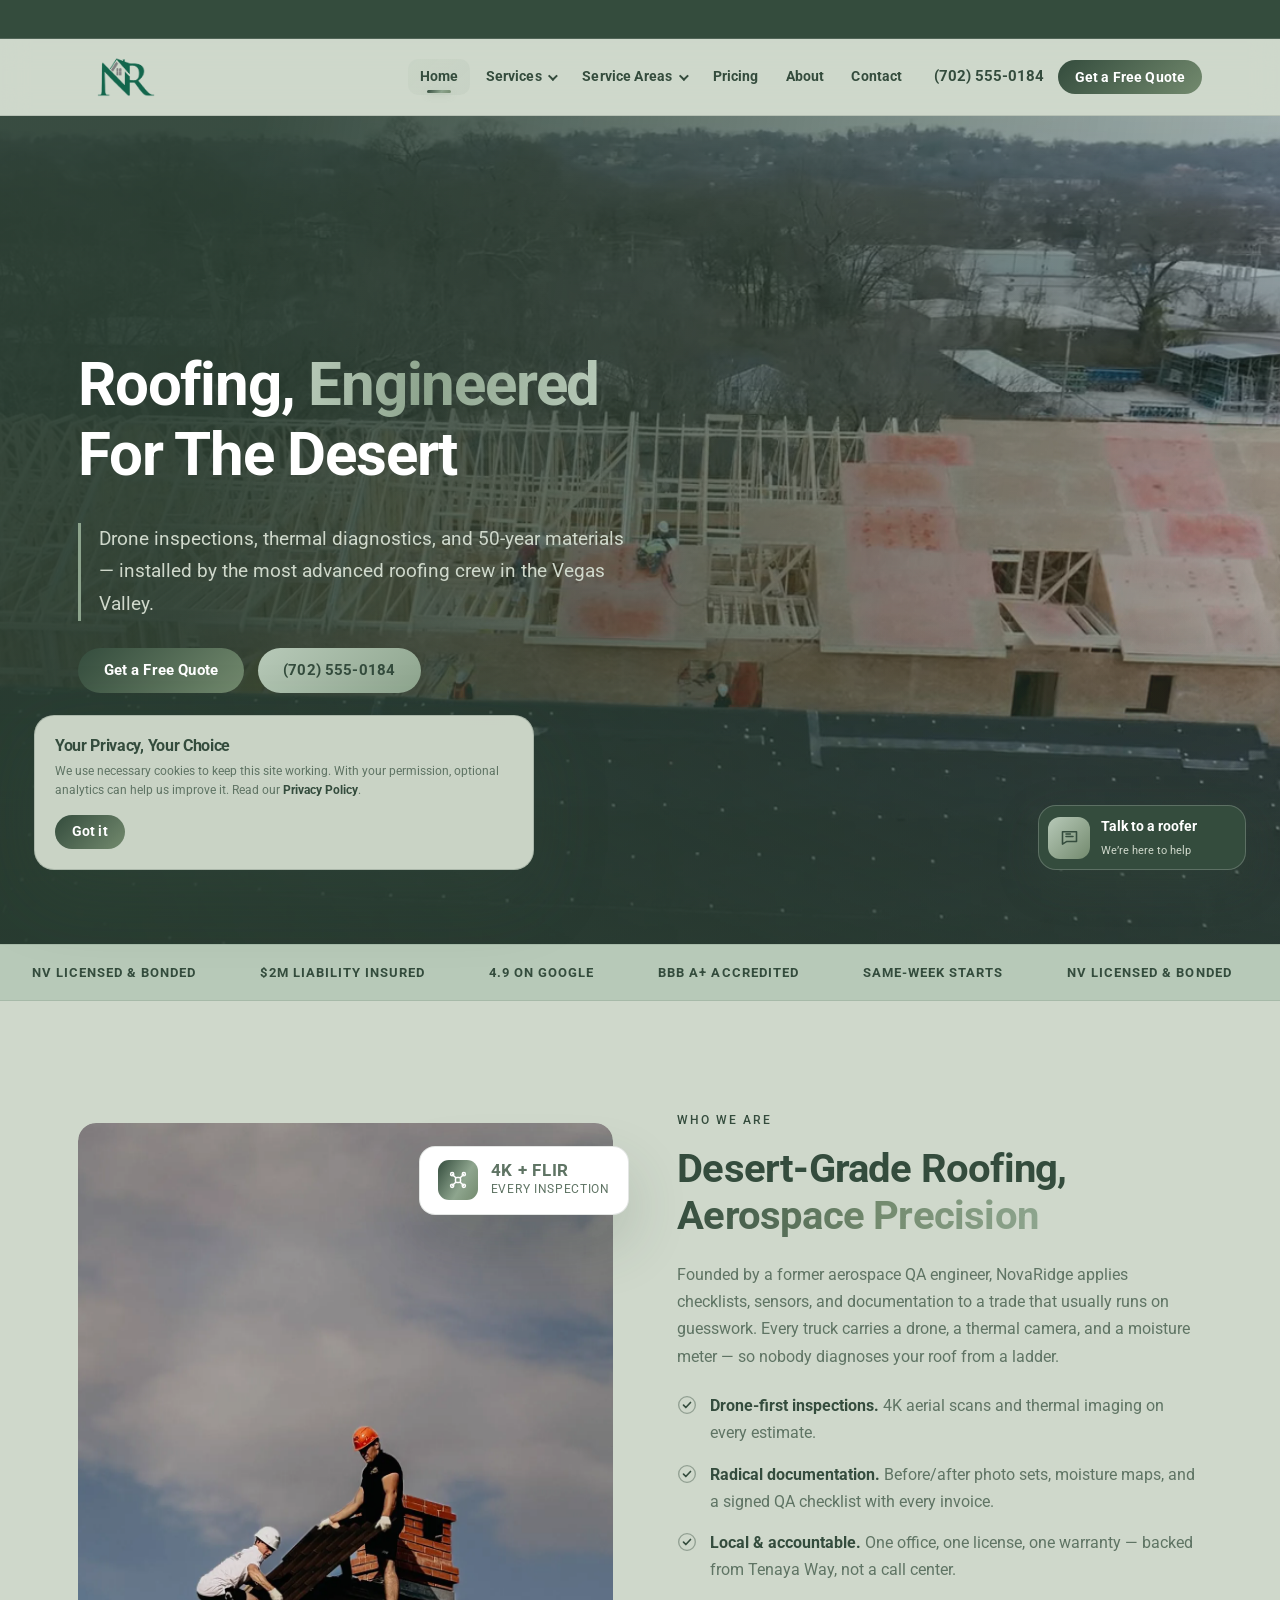
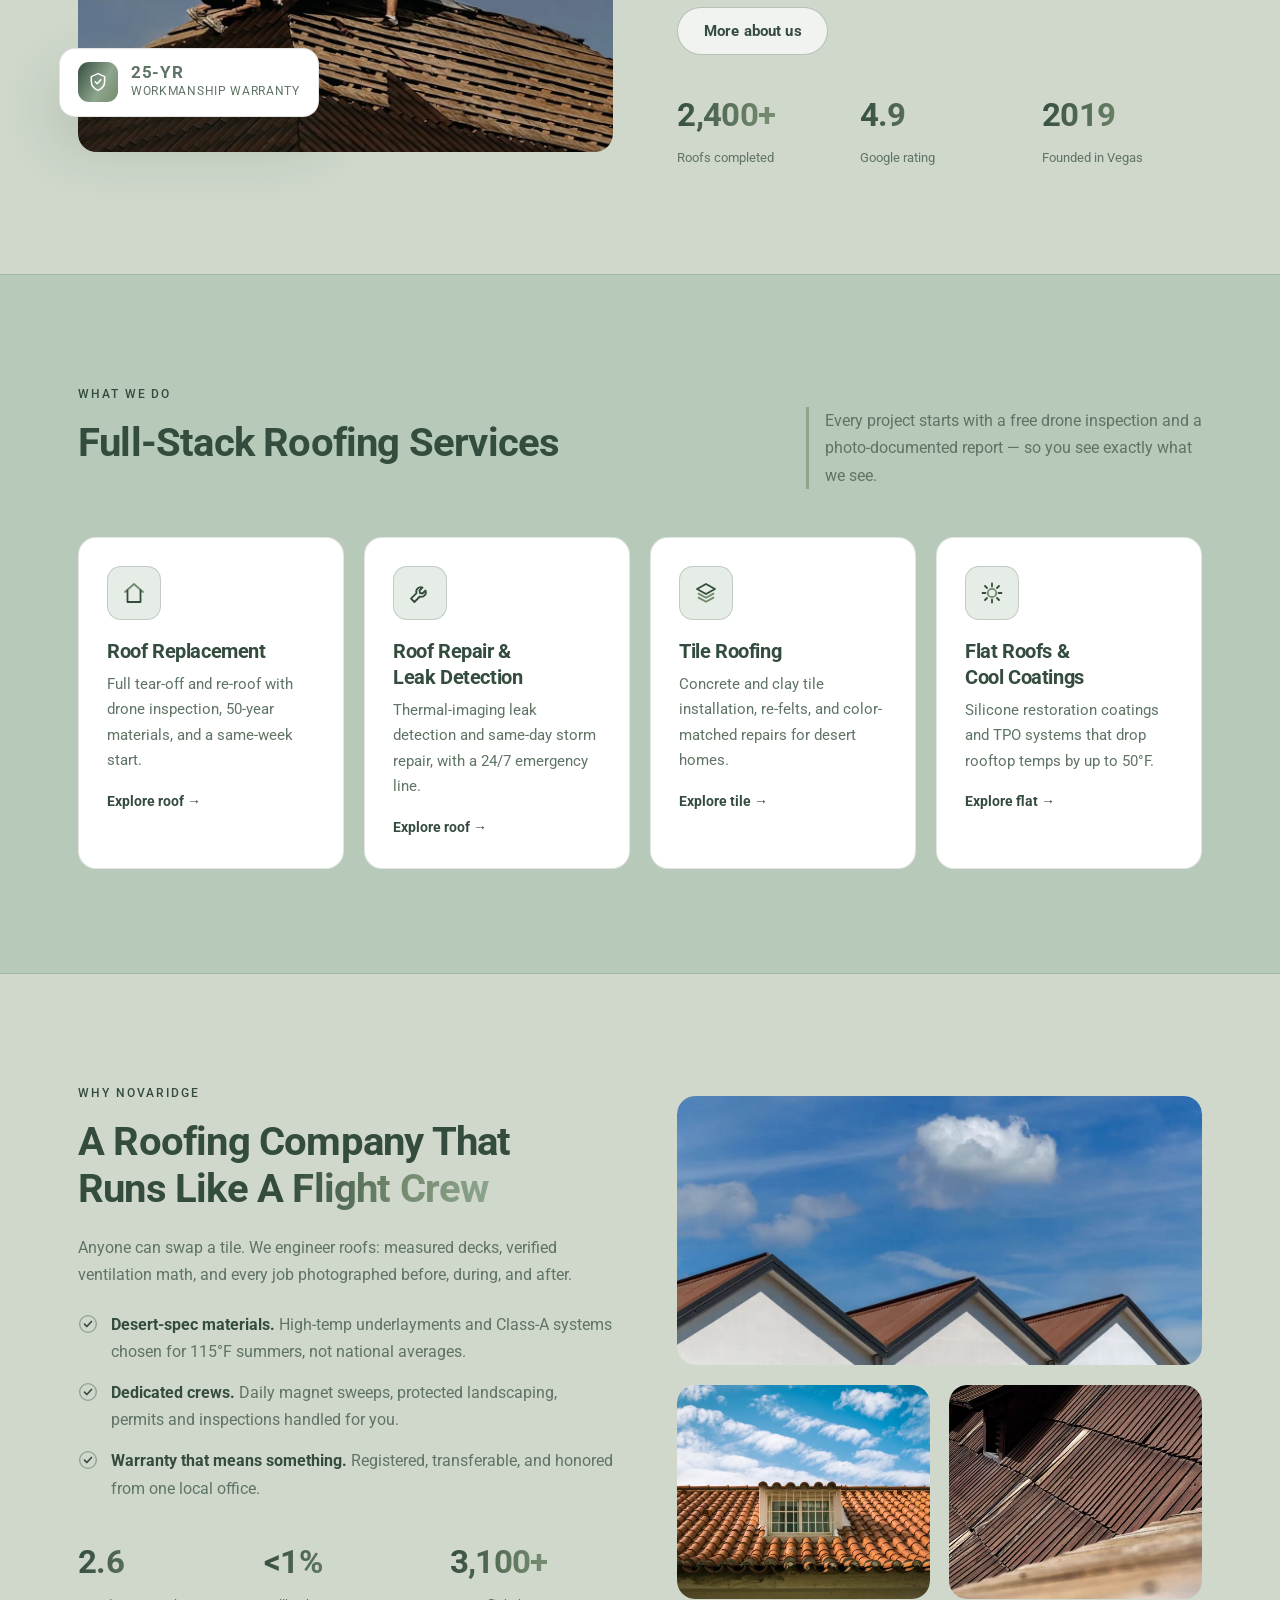
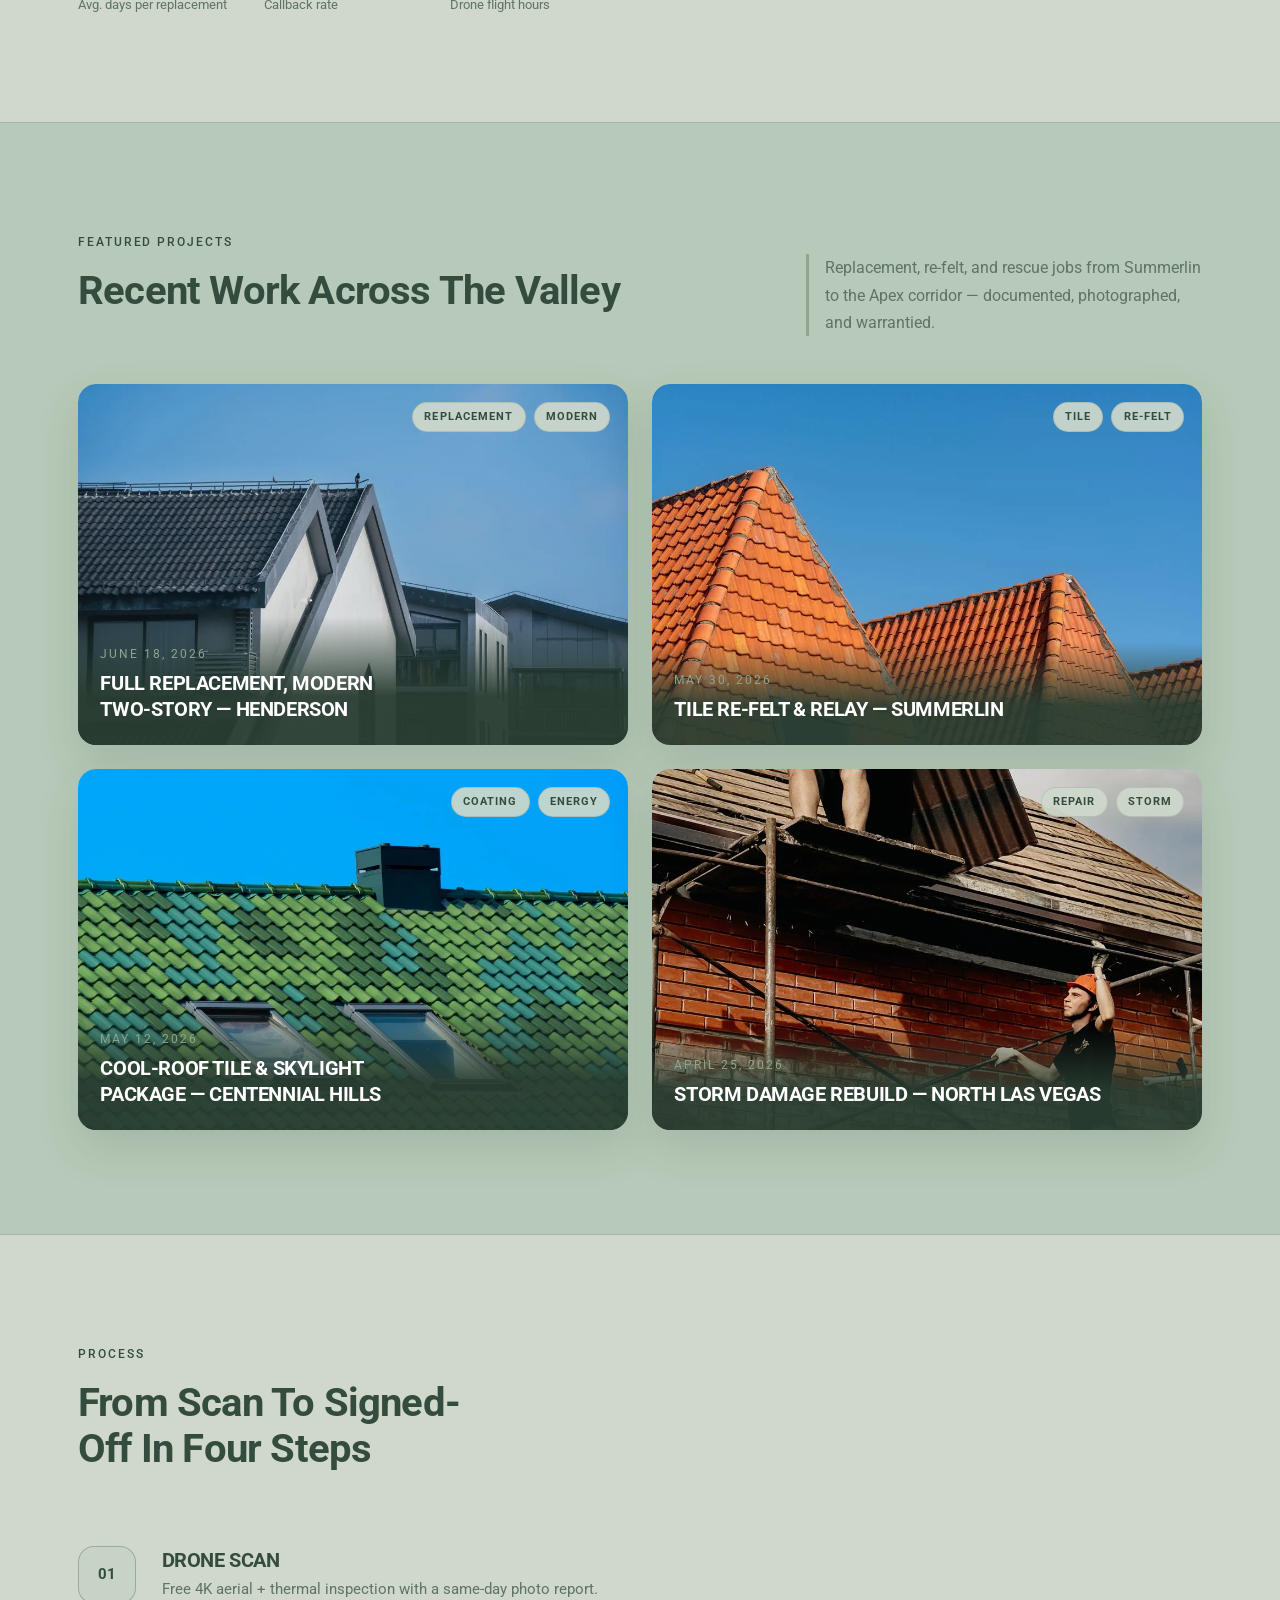
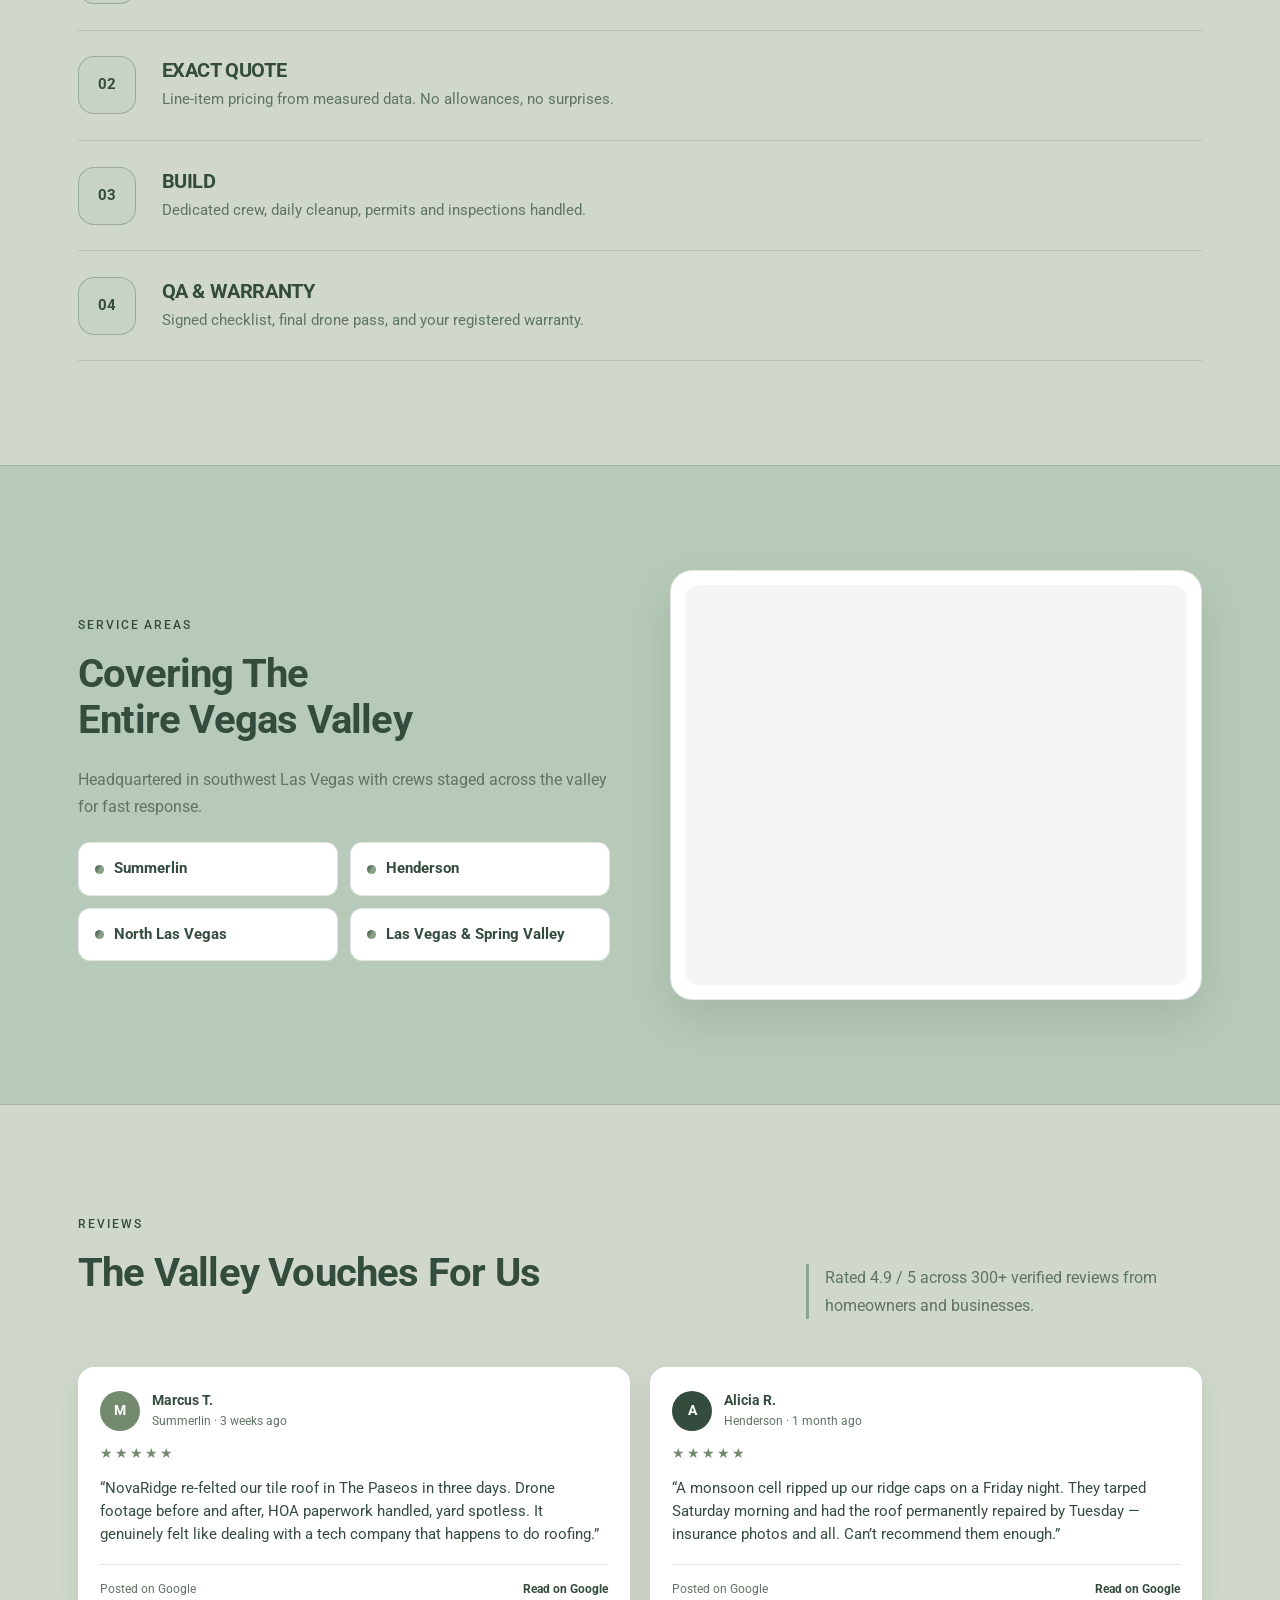
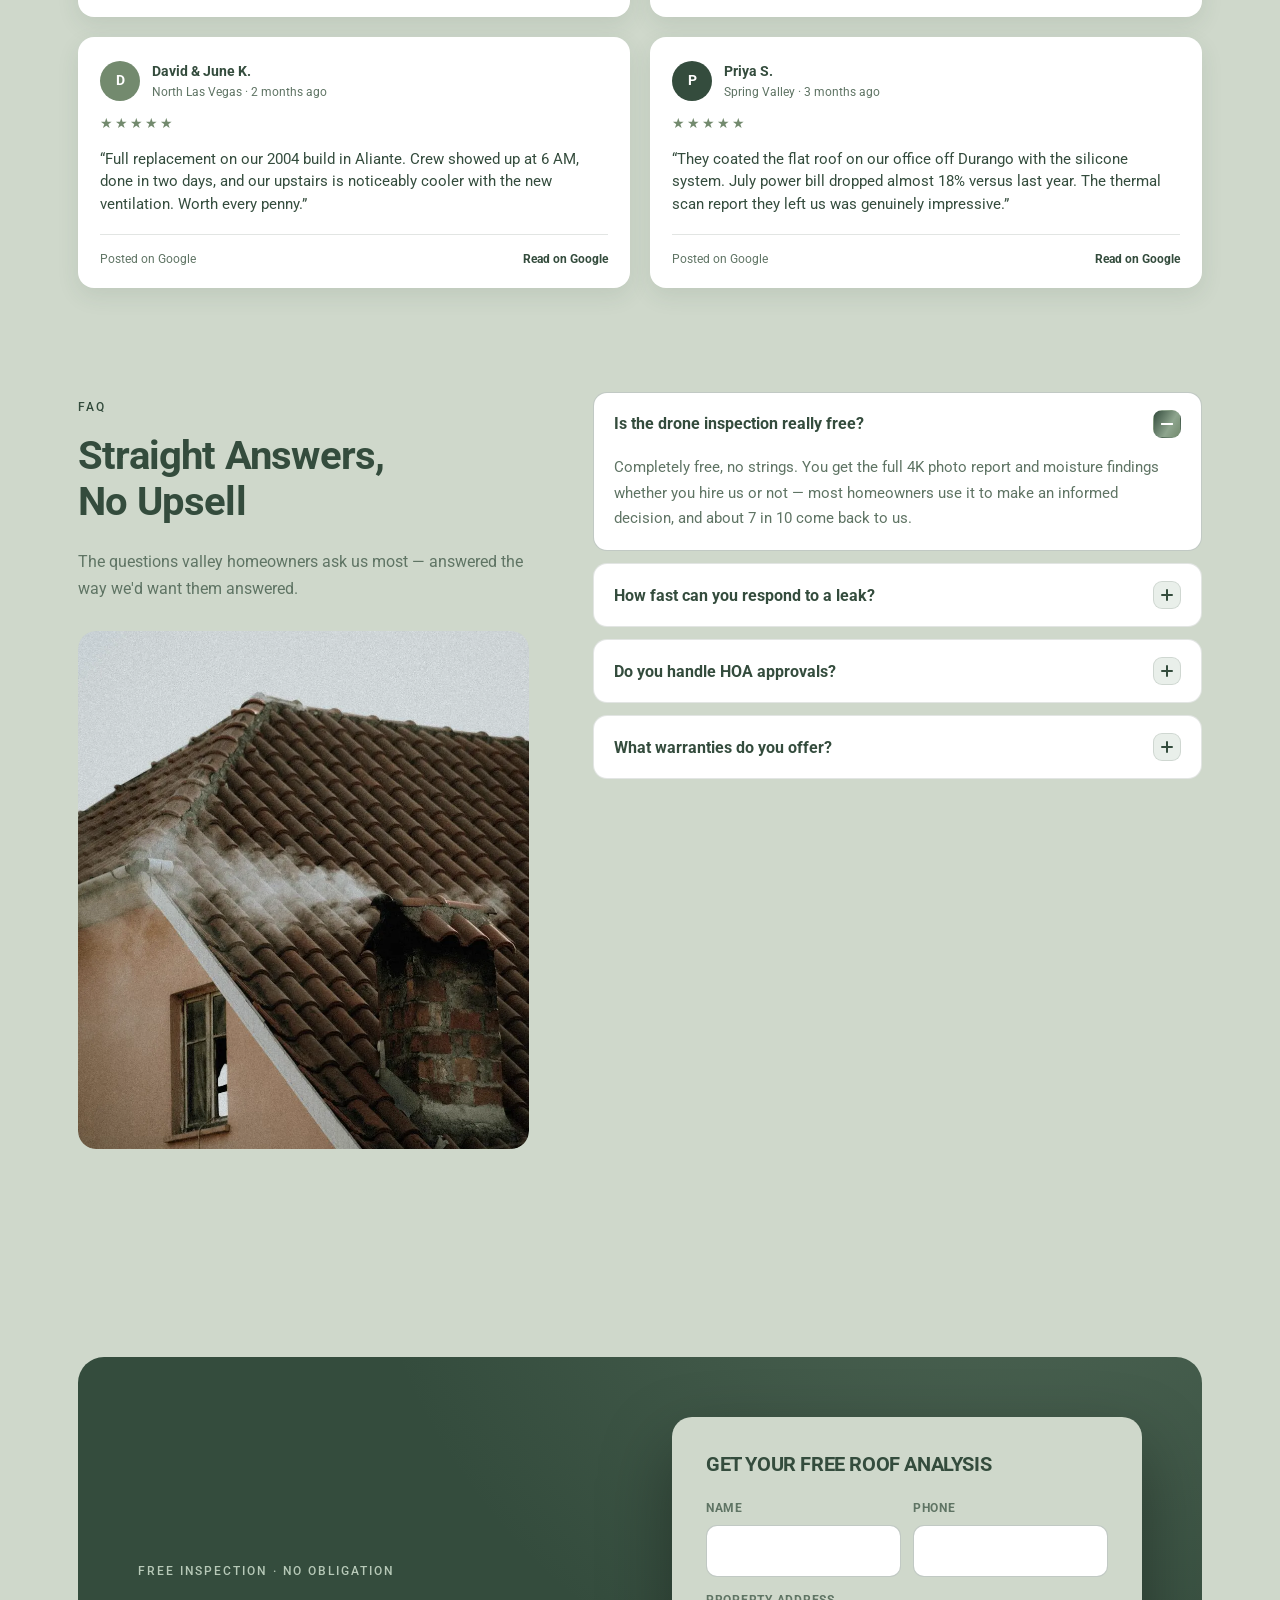
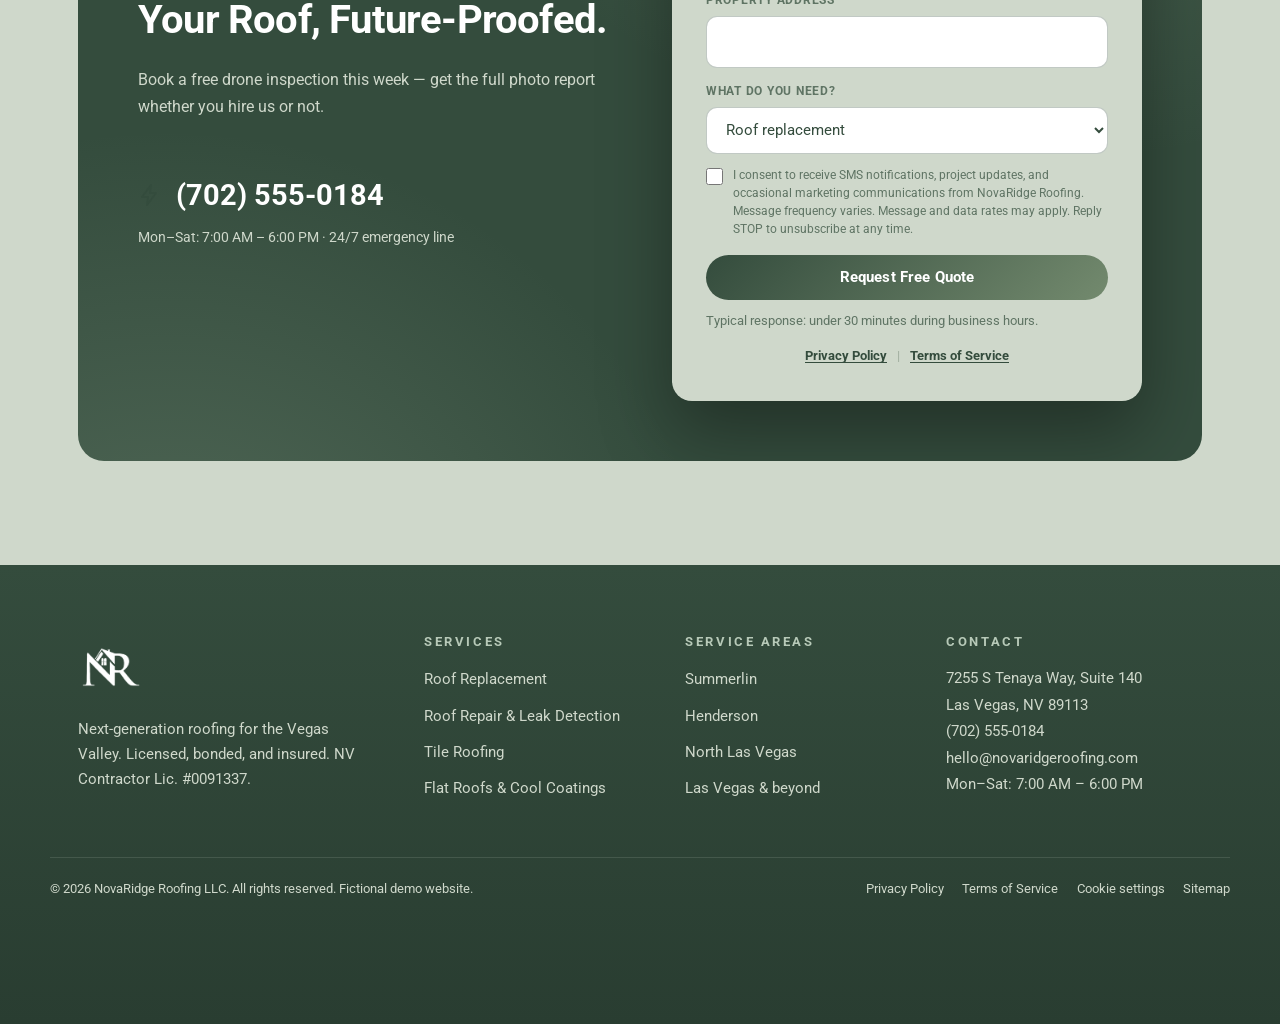
==== index.html @ 6fc125f2 "update-site" ====
<!DOCTYPE html>
<html lang="en">
<head>
<meta charset="utf-8">
<meta name="viewport" content="width=device-width, initial-scale=1">
<title>NovaRidge Roofing | Las Vegas Roofing Company — Repair, Replacement & Tile</title>
<meta name="description" content="Las Vegas roofing done right: drone inspections, roof replacement, tile re-felts, leak repair, and cool-roof coatings. Licensed & insured. Free quotes — (702) 555-0184.">
<link rel="canonical" href="https://philderev.github.io/roofing-template/">
<meta name="theme-color" content="#CFD8CB">
<link rel="icon" href="assets/img/nrr-2.png" type="image/png">
<link rel="apple-touch-icon" href="assets/img/nrr.png">
<meta property="og:type" content="website">
<meta property="og:site_name" content="NovaRidge Roofing">
<meta property="og:title" content="NovaRidge Roofing | Las Vegas Roofing Company — Repair, Replacement & Tile">
<meta property="og:description" content="Las Vegas roofing done right: drone inspections, roof replacement, tile re-felts, leak repair, and cool-roof coatings. Licensed & insured. Free quotes — (702) 555-0184.">
<meta property="og:url" content="https://philderev.github.io/roofing-template/">
<meta property="og:image" content="https://philderev.github.io/roofing-template/assets/img/nrr.png">
<meta property="og:image:secure_url" content="https://philderev.github.io/roofing-template/assets/img/nrr.png">
<meta property="og:image:type" content="image/png">
<meta property="og:image:width" content="3231">
<meta property="og:image:height" content="2550">
<meta property="og:image:alt" content="NovaRidge Roofing logo">
<meta name="twitter:card" content="summary">
<link rel="preload" href="assets/fonts/roboto-400.ttf" as="font" type="font/ttf" crossorigin>
<link rel="preload" as="image" href="assets/video/poster.jpg" fetchpriority="high"><style>/* NOVARIDGE ROOFING — design system
   Palette: Sage Hint · Mint · Sage · Moss · Evergreen */
@font-face{font-family:"Roboto";src:url("assets/fonts/roboto-400.ttf") format("truetype");font-style:normal;font-weight:400;font-display:swap}
@font-face{font-family:"Roboto";src:url("assets/fonts/roboto-500.ttf") format("truetype");font-style:normal;font-weight:500;font-display:swap}
@font-face{font-family:"Roboto";src:url("assets/fonts/roboto-700.ttf") format("truetype");font-style:normal;font-weight:700;font-display:swap}
:root{
  --bg:#CFD8CB;--bg-warm:#B7C9B8;--bg-sun:#B7C9B8;
  --card:#ffffff;--foot:#344C3D;--foot-2:#293D31;
  --ink:#344C3D;--muted:#5F7464;--inv:#F4F6F3;--inv-muted:#CFD8CB;
  --green:#344C3D;--green-2:#738A6E;--lime:#8EA58E;--yellow:#8EA58E;--yellow-2:#738A6E;
  --line:rgba(52,76,61,.14);--line2:rgba(52,76,61,.3);
  --grad:linear-gradient(120deg,#344C3D,#8EA58E 60%,#738A6E);
  --grad-text:linear-gradient(100deg,#344C3D 0%,#738A6E 55%,#8EA58E 100%);
  --r:18px;--maxw:1180px;
  --shadow:0 18px 44px rgba(52,76,61,.14);
  --shadow-lg:0 26px 60px rgba(52,76,61,.2);
  --font-body:"Roboto","Segoe UI",Arial,sans-serif;
  --font-display:"Roboto","Segoe UI",Arial,sans-serif;
  --ease:cubic-bezier(.22,.61,.2,1);
}
*,*::before,*::after{box-sizing:border-box}
html{scroll-behavior:smooth;scroll-padding-top:96px;-webkit-text-size-adjust:100%;overflow-x:clip}
@media(prefers-reduced-motion:reduce){html{scroll-behavior:auto}*,*::before,*::after{animation-duration:.001s!important;transition-duration:.001s!important}}
picture{display:block;overflow:hidden;border-radius:var(--r)}
picture img{display:block;transition:transform .65s var(--ease)}
@media(hover:hover) and (pointer:fine){picture:hover img{transform:scale(1.06)}}
body{margin:0;background:var(--bg);color:var(--ink);font:400 1rem/1.7 var(--font-body);text-rendering:optimizeLegibility;-webkit-font-smoothing:antialiased}
img,svg,video{max-width:100%;height:auto;display:block}
a{color:var(--green);text-decoration:none}
a:hover{text-decoration:underline}
::selection{background:rgba(142,165,142,.55);color:#344C3D}
:focus-visible{outline:2px solid var(--green);outline-offset:3px;border-radius:4px}
h1,h2,h3,h4{font-family:var(--font-display);line-height:1.16;margin:0 0 .55em;font-weight:700;letter-spacing:-.02em;text-wrap:balance}
h1{font-size:clamp(2.25rem,5.2vw,3.75rem);text-transform:capitalize}
h2{font-size:clamp(1.75rem,3.5vw,2.5rem);text-transform:capitalize}
h3{font-size:1.25rem;line-height:1.3}
p{margin:0 0 1em}
.wrap{max-width:var(--maxw);margin:0 auto;padding:0 clamp(16px,4vw,28px)}
.kicker{display:inline-flex;align-items:center;font-family:var(--font-display);font-size:.75rem;font-weight:500;letter-spacing:.16em;text-transform:uppercase;color:var(--green);margin-bottom:1.3em}
.cta-card .kicker{color:#B7C9B8}
.grad-text{background:var(--grad-text);-webkit-background-clip:text;background-clip:text;color:transparent}
.muted{color:var(--muted)}
section{padding:clamp(56px,9vw,104px) 0;position:relative;overflow:clip}
.section-head{max-width:660px;margin-bottom:clamp(28px,4vw,48px)}
.section-head.split{display:flex;max-width:none;flex-wrap:wrap;gap:1.5rem;align-items:flex-end;justify-content:space-between}
.section-head.split>p{max-width:44ch;border-left:3px solid var(--yellow);padding-left:1rem;margin:0}
.alt-band{background:var(--bg-warm);border-block:1px solid var(--line)}

/* skip link */
.skip{position:absolute;left:-999px;top:8px;z-index:100;background:var(--green);color:#fff;padding:.6em 1em;border-radius:8px;font-weight:700}
.skip:focus{left:8px}

/* header */
.announcement{position:relative;z-index:51;background:var(--green);color:#fff;border-bottom:1px solid rgba(255,255,255,.14)}
.announcement .wrap{min-height:38px;text-align:center;font-size:.8rem;line-height:1.35}
.announcement-rotator{position:relative;height:38px;overflow:hidden}
.announcement-item{position:absolute;inset:0;display:flex;align-items:center;justify-content:center;gap:12px;opacity:0;transform:translateY(12px);animation:announcement-cycle 10s ease-in-out infinite}
.announcement-item:nth-child(2){animation-delay:5s}
.announcement strong{font-weight:700}
.announcement a{color:#fff;font-weight:700;text-decoration:underline;text-underline-offset:3px;white-space:nowrap}
.announcement a:hover{color:var(--bg-warm)}
@keyframes announcement-cycle{0%{opacity:0;transform:translateY(12px)}4%,46%{opacity:1;transform:none}50%,100%{opacity:0;transform:translateY(-12px)}}
@media(prefers-reduced-motion:reduce){.announcement-item{animation:none;opacity:1;transform:none}.announcement-item:nth-child(2){display:none}}
.site-head{position:sticky;top:0;z-index:50;backdrop-filter:blur(14px);-webkit-backdrop-filter:blur(14px);background:rgba(207,216,203,.88);border-bottom:1px solid var(--line)}
.nav-bar{display:flex;align-items:center;gap:20px;min-height:76px}
.brand{display:flex;align-items:center;color:var(--ink);flex:none}
.brand:hover{text-decoration:none}
.brand-logo{width:96px;height:64px;object-fit:contain;display:block}
nav.main{margin-left:auto}
nav.main ul{list-style:none;display:flex;gap:4px;margin:0;padding:0;align-items:center}
nav.main a,.drop-btn{display:block;padding:.55em .8em;color:var(--ink);font:600 .9rem/1.4 var(--font-display);letter-spacing:.01em;border-radius:10px;background:none;border:0;cursor:pointer;white-space:nowrap;position:relative}
nav.main a:hover,.drop-btn:hover{background:rgba(183,201,184,.4);text-decoration:none}
nav.main a[aria-current=page]{color:var(--green);background:linear-gradient(135deg,rgba(183,201,184,.26),rgba(142,165,142,.1));text-decoration:none}
nav.main a[aria-current=page]::after{content:"";position:absolute;left:50%;bottom:2px;width:24px;height:3px;border-radius:99px;background:var(--grad);transform:translateX(-50%);box-shadow:0 2px 7px rgba(142,165,142,.28)}
.has-drop{position:relative}
.drop-btn::after{content:"";display:inline-block;margin-left:.45em;width:7px;height:7px;border-right:2px solid currentColor;border-bottom:2px solid currentColor;transform:rotate(45deg) translateY(-2px)}
.drop{position:absolute;top:calc(100% + 6px);left:0;min-width:240px;background:var(--card);border:1px solid var(--line);border-radius:14px;padding:8px;box-shadow:var(--shadow-lg);opacity:0;visibility:hidden;transform:translateY(6px);transition:.18s}
.has-drop:hover .drop,.has-drop:focus-within .drop,.has-drop.open .drop{opacity:1;visibility:visible;transform:none}
.drop a{padding:.6em .8em;border-radius:9px;font-weight:500}
.drop a:hover{background:var(--bg-warm)}
.head-cta{display:flex;align-items:center;gap:14px}
.phone-link{font-weight:700;font-size:.95rem;color:var(--ink);white-space:nowrap}
.phone-link:hover{color:var(--green);text-decoration:none}
.btn{display:inline-flex;align-items:center;justify-content:center;gap:.5em;padding:.9em 1.7em;border-radius:999px;font:600 .94rem/1.2 var(--font-display);letter-spacing:.01em;border:0;cursor:pointer;transition:outline-color .2s var(--ease);outline:2px solid transparent;outline-offset:2px;white-space:nowrap}
.btn:hover{text-decoration:none}
.btn-primary{background:linear-gradient(135deg,#344C3D,#738A6E);color:#fff}
.btn-primary:hover{outline-color:#344C3D}
.btn-yellow{background:linear-gradient(135deg,#B7C9B8,#8EA58E);color:#344C3D}
.btn-yellow:hover{outline-color:#738A6E}
.btn-ghost{background:rgba(255,255,255,.7);color:var(--ink);border:1px solid var(--line2)}
.btn-ghost:hover{border-color:var(--green);color:var(--green);background:#fff}
.hero .btn-ghost,.sub-hero .btn-ghost{background:rgba(207,216,203,.12);color:#fff;border-color:rgba(207,216,203,.4)}
.hero .btn-ghost:hover,.sub-hero .btn-ghost:hover{background:rgba(207,216,203,.22);color:#fff;border-color:var(--yellow)}
.btn-sm{padding:.62em 1.2em;font-size:.88rem}
.nav-toggle{display:none;margin-left:auto;background:none;border:1px solid var(--line2);border-radius:10px;padding:9px 11px;cursor:pointer}
.nav-toggle span{display:block;width:20px;height:2px;background:var(--ink);margin:4px 0;border-radius:2px;transition:.2s}

/* hero (home) */
.hero{position:relative;min-height:min(92svh,880px);display:flex;align-items:center;overflow:hidden;padding:110px 0 90px;isolation:isolate}
.hero .wrap{width:100%}
.hero-media{position:absolute;inset:0;z-index:-2}
.hero-media video,.hero-media img{width:100%;height:100%;object-fit:cover}
.hero-media::after{content:"";position:absolute;inset:0;background:linear-gradient(100deg,rgba(41,61,49,.92) 18%,rgba(41,61,49,.66) 52%,rgba(41,61,49,.3)),linear-gradient(0deg,rgba(41,61,49,.55),transparent 40%)}
.hero-inner{max-width:760px;color:#fff}
.hero-status{display:inline-flex;align-items:center;gap:.6rem;font-size:.8rem;font-weight:600;letter-spacing:.16em;text-transform:uppercase;color:#B7C9B8;margin-bottom:1.5rem}
.pulse{position:relative;width:9px;height:9px;border-radius:50%;background:#B7C9B8}
.pulse::after{content:"";position:absolute;inset:-2px;border-radius:50%;border:2px solid rgba(183,201,184,.55);animation:pulse 2s infinite}
@keyframes pulse{0%{transform:scale(.6);opacity:1}70%,100%{transform:scale(2);opacity:0}}
.hero .grad-text,.sub-hero .grad-text{background:linear-gradient(100deg,#B7C9B8,#8EA58E 40%,#B7C9B8);-webkit-background-clip:text;background-clip:text;color:transparent}
.hero p.lede{font-size:clamp(1.02rem,2vw,1.2rem);color:#CFD8CB;max-width:560px;border-left:3px solid var(--yellow);padding-left:1.1rem}
.hero-ctas{display:flex;gap:14px;flex-wrap:wrap;margin:1.7em 0 2.3em}

/* sub-hero (subpages) */
.sub-hero{position:relative;padding:clamp(76px,10vw,120px) 0 clamp(44px,6vw,70px);overflow:hidden;color:#fff;background:radial-gradient(90% 130% at 85% -20%,rgba(142,165,142,.28),transparent 55%),radial-gradient(70% 110% at 8% 120%,rgba(142,165,142,.25),transparent 60%),linear-gradient(120deg,#344C3D,#344C3D 70%,#738A6E)}
.sub-hero .lede{color:#CFD8CB!important}
.crumbs{font-size:.84rem;color:#CFD8CB;margin-bottom:1.4em}
.crumbs a{color:#CFD8CB}
.crumbs a:hover{color:var(--yellow)}
.crumbs span[aria-current]{color:#fff}

/* trust bar */
.trust{border-block:1px solid rgba(52,76,61,.12);background:var(--bg-sun);padding:20px 0;overflow:hidden}
.trust-track{display:flex;width:max-content;animation:trust-marquee 28s linear infinite;will-change:transform}
.trust-row{display:flex;gap:clamp(36px,5vw,76px);align-items:center;padding:0 clamp(18px,2.5vw,38px);flex:none}
.trust-item{display:flex;align-items:center;font:600 .8rem/1.2 var(--font-display);letter-spacing:.08em;text-transform:uppercase;color:#344C3D;white-space:nowrap}
.stars{color:#344C3D;letter-spacing:2px}
@keyframes trust-marquee{to{transform:translateX(-50%)}}
@media(hover:hover){.trust:hover .trust-track{animation-play-state:paused}}
@media(prefers-reduced-motion:reduce){.trust{overflow-x:auto}.trust-track{animation:none}.trust-row[aria-hidden=true]{display:none}}

/* cards */
.grid-3{display:grid;grid-template-columns:repeat(3,1fr);gap:20px}
.grid-4{display:grid;grid-template-columns:repeat(4,1fr);gap:20px}
.grid-2{display:grid;grid-template-columns:repeat(2,1fr);gap:20px}
.card{background:var(--card);border:1px solid var(--line);border-radius:var(--r);padding:28px;position:relative;overflow:hidden;transition:transform .35s var(--ease),border-color .35s,box-shadow .35s}
.card::before{content:"";position:absolute;inset:0 0 auto;height:3px;background:var(--grad);opacity:0;transition:.25s}
a.card{color:var(--ink);display:block}
a.card:hover{text-decoration:none}
.card:hover{transform:translateY(-6px);border-color:rgba(52,76,61,.35);box-shadow:var(--shadow-lg)}
.card:hover::before{opacity:1}
.card .icon{width:54px;height:54px;border-radius:14px;display:grid;place-items:center;background:rgba(183,201,184,.35);border:1px solid rgba(52,76,61,.2);margin-bottom:18px;transition:.3s var(--ease)}
.card:hover .icon{background:var(--grad);transform:rotate(-6deg) scale(1.06)}
.card:hover .icon svg path,.card:hover .icon svg circle{stroke:#fff}
.card h3{margin-bottom:.4em}
.card p{color:var(--muted);font-size:.94rem;margin:0}
.card .go{display:inline-block;margin-top:16px;font-weight:700;font-size:.88rem;color:var(--green)}

/* about preview / photo layouts */
.about-grid{display:grid;grid-template-columns:1.02fr 1fr;gap:clamp(28px,5vw,64px);align-items:center}
.about-media{position:relative}
.about-media img{border-radius:var(--r);aspect-ratio:4/4.7;object-fit:cover;width:100%;box-shadow:var(--shadow)}
.float-chip{position:absolute;display:flex;align-items:center;gap:.8rem;background:#fff;border:1px solid var(--line);border-radius:16px;padding:.85rem 1.15rem;box-shadow:var(--shadow-lg)}
.float-chip .ico{width:40px;height:40px;border-radius:11px;background:var(--grad);display:grid;place-items:center;flex:none}
.float-chip .ico svg{width:20px;height:20px}
.float-chip b{display:block;font-size:1.05rem;line-height:1.1}
.float-chip span{font-size:.72rem;color:var(--muted);letter-spacing:.06em;text-transform:uppercase}
.chip-tr{top:1.4rem;right:-1rem}
.chip-bl{bottom:2.2rem;left:-1.2rem}
.checklist{list-style:none;margin:1.4em 0 0;padding:0;display:grid;gap:14px}
.checklist li{display:flex;gap:13px;align-items:flex-start;color:var(--muted)}
.checklist li b{color:var(--ink)}
.checklist svg{flex:none;margin-top:3px}
.mini-stats{display:grid;grid-template-columns:repeat(3,1fr);gap:1.4rem;margin-top:2rem}
.mini-stats b{font-size:clamp(1.6rem,2.6vw,2.2rem);display:block;letter-spacing:-.02em;background:var(--grad-text);-webkit-background-clip:text;background-clip:text;color:transparent}
.mini-stats span{font-size:.8rem;color:var(--muted)}
.why-media{display:grid;grid-template-columns:1fr 1fr;gap:1.2rem}
.why-media img{border-radius:var(--r);width:100%;object-fit:cover;aspect-ratio:4/3.4;box-shadow:var(--shadow)}
.why-media picture:first-child{grid-column:1/-1}
.why-media picture:first-child img{aspect-ratio:16/8.2}

/* projects */
.proj-grid{display:grid;grid-template-columns:1fr 1fr;gap:1.5rem}
.proj{position:relative;border-radius:var(--r);overflow:hidden;display:block;box-shadow:var(--shadow)}
.proj img{aspect-ratio:16/10.5;object-fit:cover;width:100%;transition:transform .8s var(--ease)}
.proj:hover img{transform:scale(1.06)}
.proj-info{position:absolute;inset:auto 0 0;padding:1.4rem;background:linear-gradient(180deg,transparent,rgba(41,61,49,.94) 62%)}
.proj-info time{font-size:.76rem;color:var(--yellow);letter-spacing:.16em;text-transform:uppercase}
.proj-info h3{font-size:1.24rem;text-transform:uppercase;margin:.3rem 0 0;color:#fff}
.proj-tags{position:absolute;top:1.1rem;right:1.1rem;display:flex;gap:.5rem}
.proj-tags span{font-size:.68rem;font-weight:600;letter-spacing:.1em;text-transform:uppercase;background:rgba(207,216,203,.92);border:1px solid rgba(52,76,61,.15);color:#344C3D;padding:.32rem .7rem;border-radius:999px}

/* tech panel (sticky sidebars) */
.tech-panel{background:var(--card);border:1px solid var(--line);border-radius:22px;padding:clamp(22px,3vw,36px);box-shadow:var(--shadow);position:relative;overflow:hidden}
.tech-panel::after{content:"";position:absolute;width:340px;height:340px;border-radius:50%;background:radial-gradient(circle,rgba(183,201,184,.35),transparent 65%);top:-170px;right:-130px;pointer-events:none}
.tech-rows{display:grid;gap:12px;margin-top:6px}
.tech-row{display:flex;justify-content:space-between;gap:14px;padding:13px 16px;background:var(--bg);border:1px solid var(--line);border-radius:12px;font-size:.92rem}
.tech-row b{color:var(--green);font-weight:700;white-space:nowrap}

/* process */
.steps{counter-reset:s}
.step{counter-increment:s;display:grid;grid-template-columns:auto 1fr;gap:1.6rem;align-items:center;padding:1.6rem 0;border-bottom:1px solid var(--line);transition:padding-left .35s var(--ease),background .35s}
.step:hover{padding-left:1rem;background:linear-gradient(90deg,rgba(183,201,184,.35),transparent 60%)}
.step-num{font-size:.95rem;font-weight:700;color:var(--green);width:58px;height:58px;border-radius:16px;display:grid;place-items:center;border:1px solid var(--line2);background:rgba(183,201,184,.3)}
.step-num::before{content:"0" counter(s)}
.step h3{font-size:1.25rem;text-transform:uppercase;margin:0 0 .2em}
.step p{color:var(--muted);font-size:.95rem;margin:0;max-width:62ch}

/* areas */
.area-flex{display:grid;grid-template-columns:1fr 1fr;gap:clamp(28px,5vw,60px);align-items:center}
.map-panel{background:var(--card);border:1px solid var(--line);border-radius:22px;padding:14px;box-shadow:var(--shadow);overflow:hidden}
.map-panel iframe{display:block;width:100%;height:400px;border:0;border-radius:14px;background:#F4F6F3}
.area-list{display:grid;grid-template-columns:1fr 1fr;gap:12px;margin-top:1.4em}
.area-chip{display:flex;align-items:center;gap:10px;padding:13px 16px;background:var(--card);border:1px solid var(--line);border-radius:12px;color:var(--ink);font-weight:600;font-size:.93rem;transition:.2s var(--ease)}
.area-chip:hover{border-color:var(--green);text-decoration:none;transform:translateY(-3px);box-shadow:var(--shadow);color:var(--green)}
.area-chip .dot{width:9px;height:9px;border-radius:50%;background:var(--grad);flex:none}

/* reviews */
.review-card{background:var(--card);border:0;border-radius:16px;padding:24px 22px 18px;display:flex;flex-direction:column;gap:16px;box-shadow:0 8px 22px rgba(52,76,61,.1)}
.review-card p{color:var(--ink);font-size:.92rem;line-height:1.55;margin:0;flex:1}
.reviewer{display:flex;align-items:center;gap:12px;order:-2}
.avatar{width:40px;height:40px;border-radius:50%;display:grid;place-items:center;flex:none;font-weight:700;background:var(--green-2);color:#fff;font-size:.9rem}
.review-card:nth-child(even) .avatar{background:var(--green);color:#fff}
.reviewer b{display:block;font-size:.9rem;line-height:1.35;color:var(--ink)}
.reviewer span{display:block;font-size:.76rem;line-height:1.4;color:var(--muted);margin-top:3px}
.review-card>.stars{order:-1;color:var(--yellow-2);font-size:.9rem;line-height:1;letter-spacing:2px}
.review-foot{display:flex;align-items:center;justify-content:space-between;gap:16px;border-top:1px solid var(--line);padding-top:14px;margin-top:2px;font-size:.76rem;color:var(--muted)}
.review-foot a{font-weight:600;color:var(--green);white-space:nowrap}

/* faq */
.faq-grid{display:grid;grid-template-columns:1fr 1.35fr;gap:clamp(2rem,5vw,4rem);align-items:start}
.faq-media img{border-radius:var(--r);aspect-ratio:4/4.6;object-fit:cover;width:100%;box-shadow:var(--shadow)}
.faq details,.faq-grid details{border:1px solid var(--line);border-radius:14px;background:var(--card);margin-bottom:12px;overflow:hidden;transition:border-color .3s}
.faq{max-width:820px}
details[open]{border-color:var(--line2)}
.faq summary,.faq-grid summary{cursor:pointer;padding:17px 20px;font-weight:600;list-style:none;display:flex;justify-content:space-between;gap:16px;align-items:center}
summary::-webkit-details-marker{display:none}
summary .plus{flex:none;width:28px;height:28px;border-radius:9px;position:relative;border:1px solid var(--line);background:rgba(183,201,184,.3);transition:.3s var(--ease)}
summary .plus::before,summary .plus::after{content:"";position:absolute;inset:0;margin:auto;background:var(--green);border-radius:2px}
summary .plus::before{width:12px;height:2px}
summary .plus::after{width:2px;height:12px;transition:transform .3s var(--ease)}
details[open] summary .plus{background:var(--grad);border-color:transparent}
details[open] summary .plus::before,details[open] summary .plus::after{background:#fff}
details[open] summary .plus::after{transform:rotate(90deg)}
.faq-a{padding:0 20px 18px;color:var(--muted);font-size:.95rem}

/* pricing */
.price-card{position:relative;background:var(--card);border:1px solid var(--line);border-radius:20px;padding:32px 28px;display:flex;flex-direction:column;transition:transform .3s var(--ease),border-color .3s,box-shadow .3s}
.price-card:hover{transform:translateY(-6px);border-color:rgba(52,76,61,.4);box-shadow:var(--shadow-lg)}
.price-card.hot{border-color:rgba(52,76,61,.55);box-shadow:0 0 0 3px rgba(183,201,184,.5),var(--shadow)}
.price-card .tag{position:absolute;top:-13px;left:50%;transform:translateX(-50%);white-space:nowrap;background:linear-gradient(135deg,#B7C9B8,#738A6E);color:#344C3D;font-size:.72rem;font-weight:700;letter-spacing:.12em;text-transform:uppercase;padding:.4em 1em;border-radius:99px;box-shadow:0 6px 16px rgba(115,138,110,.4)}
.price-card h3{font-size:1.1rem;text-transform:uppercase}
.price{font-size:2.1rem;font-weight:700;margin:.2em 0 .1em;letter-spacing:-.02em}
.price small{font-size:.85rem;color:var(--muted);font-weight:500}
.price-card ul{list-style:none;padding:1.2em 0 0;margin:.6em 0 1.6em;display:grid;gap:10px;flex:1;border-top:1px solid var(--line)}
.price-card li{display:flex;gap:10px;font-size:.92rem;color:var(--muted)}
.price-card li::before{content:"";width:8px;height:8px;border-radius:50%;background:var(--grad);flex:none;margin-top:8px}
.price-card .btn{width:100%}

/* cta band + form */
.cta-band{padding:clamp(56px,9vw,104px) 0}
.cta-card{position:relative;overflow:hidden;border-radius:26px;padding:clamp(28px,5vw,60px);color:#fff;background:radial-gradient(110% 160% at 85% -30%,rgba(142,165,142,.3),transparent 55%),radial-gradient(90% 140% at 8% 130%,rgba(142,165,142,.35),transparent 55%),linear-gradient(120deg,#344C3D,#344C3D)}
.cta-card .inner{position:relative;display:grid;grid-template-columns:1fr 1fr;gap:clamp(30px,5vw,70px);align-items:center}
.cta-card .muted{color:#CFD8CB}
.big-phone{display:inline-flex;align-items:center;gap:14px;margin-top:1.2em;font-size:clamp(1.3rem,3vw,1.8rem);font-weight:700;color:#fff}
.big-phone:hover{color:var(--yellow);text-decoration:none}
.lead-form{background:var(--bg);border-radius:20px;padding:clamp(22px,3vw,34px);box-shadow:0 30px 70px rgba(0,0,0,.35);color:var(--ink)}
.lead-form h3{margin-bottom:1em;text-transform:uppercase}
.f-row{display:grid;grid-template-columns:1fr 1fr;gap:12px}
.f-field{margin-bottom:12px}
.f-field label{display:block;font-size:.78rem;font-weight:700;letter-spacing:.06em;color:var(--muted);margin-bottom:6px;text-transform:uppercase}
.f-field input,.f-field select,.f-field textarea{width:100%;padding:.8em 1em;background:#fff;border:1px solid var(--line2);border-radius:11px;color:var(--ink);font:inherit;font-size:.95rem}
.f-field input:focus,.f-field select:focus,.f-field textarea:focus{outline:none;border-color:var(--green);box-shadow:0 0 0 3px rgba(115,138,110,.2)}
.form-note{font-size:.8rem;color:var(--muted);margin:10px 0 0}
.sms-consent{display:flex;align-items:flex-start;gap:10px;margin:4px 0 16px;color:var(--muted);font-size:.76rem;line-height:1.5;cursor:pointer}
.sms-consent input{width:17px;height:17px;flex:0 0 17px;margin:2px 0 0;accent-color:var(--green)}
.form-legal{display:flex;justify-content:center;gap:10px;margin:14px 0 0;font-size:.8rem}
.form-legal a{color:var(--green-dark);font-weight:600;text-decoration:underline;text-underline-offset:2px}
.form-legal span{color:var(--line2)}
.form-consent{font-size:.72rem;line-height:1.5}
.form-consent a{font-weight:600}
.form-ok{display:none;padding:14px 18px;border:1px solid rgba(52,76,61,.4);background:rgba(115,138,110,.12);border-radius:12px;color:var(--green);font-weight:600;margin-top:14px}

/* footer */
.site-foot{background:linear-gradient(180deg,var(--foot),var(--foot-2));color:var(--inv);padding:clamp(44px,6vw,70px) 0 0}
.site-foot .brand{color:var(--inv)}
.site-foot .brand-logo{filter:brightness(0) invert(1);transform:translateX(-15px);margin-right:-15px}
.foot-grid{display:grid;grid-template-columns:1.4fr 1fr 1fr 1.2fr;gap:clamp(24px,4vw,48px)}
.foot-grid h4{font-size:.8rem;letter-spacing:.2em;text-transform:uppercase;color:#B7C9B8;margin-bottom:1.2em}
.foot-grid ul{list-style:none;margin:0;padding:0;display:grid;gap:9px}
.foot-grid a{color:var(--inv-muted);font-size:.92rem}
.foot-grid a:hover{color:#B7C9B8}
.foot-about p{color:var(--inv-muted);font-size:.92rem;max-width:300px}
address{font-style:normal;color:var(--inv-muted);font-size:.92rem;line-height:1.8}
address a{color:var(--inv)}
.foot-bottom{margin-top:clamp(30px,5vw,50px);border-top:1px solid rgba(207,216,203,.14);padding:20px 0 clamp(96px,12vw,124px);display:flex;justify-content:space-between;gap:14px;flex-wrap:wrap;font-size:.82rem;color:var(--inv-muted)}
.foot-bottom a{color:var(--inv-muted)}
.foot-bottom a:hover{color:#B7C9B8}
.foot-legal{display:flex;gap:1.4em;flex-wrap:wrap}
.cookie-settings{border:0;padding:0;background:none;color:var(--inv-muted);font:inherit;cursor:pointer}.cookie-settings:hover{color:#B7C9B8}

/* floating contact */
.contact-float{position:fixed;right:clamp(16px,3vw,34px);bottom:clamp(16px,3vw,30px);z-index:90;display:flex;flex-direction:column;align-items:flex-end;gap:12px}
.contact-trigger{min-width:208px;display:flex;align-items:center;gap:11px;padding:9px 14px 9px 9px;border:1px solid rgba(255,255,255,.2);border-radius:18px;background:#344C3D;color:#fff;box-shadow:0 14px 40px rgba(52,76,61,.3);font:inherit;text-align:left;cursor:pointer;transition:transform .25s var(--ease),background .25s}
.contact-trigger:hover{transform:translateY(-3px);background:#344C3D}
.contact-trigger-icon{width:42px;height:42px;display:grid;place-items:center;border-radius:12px;background:linear-gradient(135deg,#B7C9B8,#738A6E);color:#344C3D;flex:none}
.contact-trigger svg,.contact-actions svg{width:21px;height:21px;fill:none;stroke:currentColor;stroke-width:1.8;stroke-linecap:round;stroke-linejoin:round}
.contact-trigger b,.contact-trigger small{display:block}.contact-trigger b{font-size:.9rem}.contact-trigger small{font-size:.7rem;color:#CFD8CB;margin-top:1px}
.contact-close{display:none;width:19px;height:19px;position:relative;margin:0 4px 0 auto}
.contact-close::before,.contact-close::after{content:"";position:absolute;inset:9px 1px auto;height:2px;border-radius:2px;background:#fff;transform:rotate(45deg)}
.contact-close::after{transform:rotate(-45deg)}
.is-open .contact-trigger{min-width:58px;width:58px;height:58px;border-radius:50%;padding:0}.is-open .contact-trigger-icon,.is-open .contact-trigger-copy{display:none}.is-open .contact-close{display:block;margin:auto}
.contact-pop{width:min(392px,calc(100vw - 32px));overflow:hidden;border:1px solid rgba(52,76,61,.22);border-radius:22px;background:var(--bg);box-shadow:0 24px 70px rgba(52,76,61,.28);transform-origin:bottom right;animation:contact-in .25s var(--ease)}
.contact-pop-head{display:flex;align-items:center;gap:14px;padding:22px 20px;background:linear-gradient(125deg,#344C3D,#344C3D);color:#fff}
.contact-pop-head strong,.contact-pop-head span{display:block}.contact-pop-head strong{font-size:.94rem}.contact-pop-head div>span{font-size:.72rem;color:#CFD8CB;margin-top:3px}
.contact-status{width:38px;height:38px;display:grid;place-items:center;border-radius:12px;background:rgba(255,255,255,.08);border:1px solid rgba(183,201,184,.2);flex:none}
.contact-status img{display:block;width:34px;height:34px;object-fit:contain;filter:brightness(0) invert(1)}
.contact-pop-body{padding:22px 20px 20px}.contact-pop-body>p{font-size:.88rem;line-height:1.6;color:var(--muted);margin:0 0 17px}
.contact-actions{display:grid;grid-template-columns:1fr 1fr;gap:11px}
.contact-actions a{display:flex;align-items:center;gap:11px;min-width:0;padding:14px 12px;border:1px solid var(--line2);border-radius:14px;background:#fff;color:var(--ink);transition:border-color .2s,transform .2s,box-shadow .2s}
.contact-actions a>span:last-child{min-width:0}
.contact-actions a:hover{transform:translateY(-2px);border-color:var(--green);box-shadow:0 8px 20px rgba(52,76,61,.1);text-decoration:none}
.contact-actions .contact-email{grid-column:1/-1}.contact-icon{width:34px;height:34px;border-radius:10px;display:grid;place-items:center;background:rgba(183,201,184,.3);color:var(--green);flex:none}
.contact-actions b,.contact-actions small{display:block;overflow:hidden;text-overflow:ellipsis}.contact-actions b{font-size:.8rem;white-space:nowrap}.contact-actions small{font-size:.67rem;color:var(--muted);margin-top:3px;white-space:nowrap}
@keyframes contact-in{from{opacity:0;transform:translateY(10px) scale(.97)}}

/* cookie consent */
.cookie-banner{position:fixed;left:clamp(16px,3vw,34px);bottom:clamp(16px,3vw,30px);z-index:89;width:min(500px,calc(100vw - 32px));display:grid;gap:15px;padding:20px;border:1px solid rgba(52,76,61,.2);border-radius:20px;background:rgba(207,216,203,.97);box-shadow:0 24px 70px rgba(52,76,61,.25);backdrop-filter:blur(12px);animation:cookie-in .35s var(--ease)}
.cookie-banner[hidden]{display:none}
.cookie-copy h2{font-size:1rem;margin:1px 0 5px}.cookie-copy p{font-size:.78rem;line-height:1.55;color:var(--muted);margin:0}.cookie-copy a{font-weight:600}
.cookie-actions{display:flex;align-items:center;gap:10px}
@keyframes cookie-in{from{opacity:0;transform:translateY(14px)}}

/* prose (subpages) */
.prose{max-width:800px}
.prose h2{margin-top:1.6em;font-size:clamp(1.3rem,2.4vw,1.7rem)}
.prose p,.prose li{color:#5F7464}
.prose ul{padding-left:1.2em}
.prose img{border-radius:var(--r);box-shadow:var(--shadow);margin:1.5em 0}
.legal .prose h2{font-size:1.25rem}
.legal .prose p,.legal .prose li{font-size:.96rem}
.updated{font-size:.85rem;color:var(--muted)}

/* service hero image strip */
.svc-hero-img{margin-top:clamp(-30px,-4vw,-50px);position:relative;z-index:2}
.svc-hero-img img{border-radius:var(--r);aspect-ratio:16/6.2;object-fit:cover;width:100%;box-shadow:var(--shadow-lg);border:4px solid var(--bg)}

/* thank-you */
.ty-hero{min-height:70svh;display:flex;align-items:center}
.ty-check{width:84px;height:84px;border-radius:50%;background:var(--grad);display:grid;place-items:center;margin-bottom:1.6em;box-shadow:0 16px 40px rgba(52,76,61,.45)}

/* reveal */
.rv:not(.in){opacity:0;transform:translateY(24px)}
.rv.in{animation:rv-in .7s var(--ease)}
@keyframes rv-in{from{opacity:0;transform:translateY(24px)}}
@media(prefers-reduced-motion:reduce){.rv:not(.in){opacity:1;transform:none}.rv.in{animation:none}}

/* responsive */
@media(max-width:1120px){
  .phone-link{display:none}
  .nav-bar{gap:12px}
}
@media(max-width:1020px){
  .grid-4{grid-template-columns:1fr 1fr}
  .foot-grid{grid-template-columns:1fr 1fr}
}
@media(max-width:860px){
  .nav-toggle{display:block}
  nav.main{position:fixed;inset:76px 0 auto;background:rgba(207,216,203,.99);border-bottom:1px solid var(--line2);padding:18px clamp(16px,4vw,28px) 26px;transform:translateY(-130%);transition:transform .25s;margin:0;max-height:calc(100svh - 76px);overflow:auto;box-shadow:var(--shadow-lg)}
  nav.main.open{transform:none}
  nav.main ul{flex-direction:column;align-items:stretch;gap:2px}
  nav.main a,.drop-btn{padding:.8em .6em;font-size:1.02rem;width:100%;text-align:left}
  nav.main a[aria-current=page]::after{left:.6em;bottom:3px;width:30px;transform:none}
  .drop{position:static;opacity:1;visibility:visible;transform:none;display:none;border:0;background:rgba(183,201,184,.18);box-shadow:none;margin:4px 0 8px}
  .has-drop.open .drop{display:block}
  .head-cta .btn{display:none}
  .grid-3,.grid-2,.proj-grid{grid-template-columns:1fr}
  .about-grid,.area-flex,.cta-card .inner,.faq-grid{grid-template-columns:1fr}
  .chip-tr{right:.6rem}.chip-bl{left:-.4rem}
  .hero{min-height:78svh;padding:90px 0 70px}
}
@media(max-width:560px){
  .announcement .wrap{min-height:54px;font-size:.73rem}
  .announcement-rotator{height:54px}
  .announcement-item{gap:5px;flex-direction:column;padding:6px 0}
  .grid-4,.area-list,.f-row,.why-media{grid-template-columns:1fr}
  .why-media img{aspect-ratio:16/9}
  .foot-grid{grid-template-columns:1fr}
  .phone-link{display:none}
  .trust-track{animation-duration:22s}
  .mini-stats{grid-template-columns:repeat(3,1fr);gap:.8rem}
  .contact-float{right:12px;bottom:12px}.contact-trigger-copy{display:none}.contact-trigger{min-width:58px;width:58px;height:58px;border-radius:50%;padding:8px}.contact-trigger-icon{width:40px;height:40px}.contact-pop{width:min(392px,calc(100vw - 24px))}.contact-actions{grid-template-columns:1fr}.contact-actions .contact-email{grid-column:auto}
  .cookie-banner{left:12px;bottom:82px;width:calc(100vw - 24px);padding:17px}.cookie-actions .btn{width:100%}
}
</style>
<noscript><style>.rv:not(.in){opacity:1;transform:none}</style></noscript>
<script type="application/ld+json">{"@context":"https://schema.org","@type":"RoofingContractor","@id":"https://philderev.github.io/roofing-template/#org","name":"NovaRidge Roofing","legalName":"NovaRidge Roofing LLC","url":"https://philderev.github.io/roofing-template/","logo":"https://philderev.github.io/roofing-template/assets/img/nrr-2.png","image":"https://philderev.github.io/roofing-template/assets/img/nrr.png","telephone":"+1-702-555-0184","email":"hello@novaridgeroofing.com","priceRange":"$$","address":{"@type":"PostalAddress","streetAddress":"7255 S Tenaya Way, Suite 140","addressLocality":"Las Vegas","addressRegion":"NV","postalCode":"89113","addressCountry":"US"},"geo":{"@type":"GeoCoordinates","latitude":36.0563,"longitude":-115.2493},"openingHoursSpecification":[{"@type":"OpeningHoursSpecification","dayOfWeek":["Monday","Tuesday","Wednesday","Thursday","Friday","Saturday"],"opens":"07:00","closes":"18:00"}],"areaServed":[{"@type":"City","name":"Las Vegas"},{"@type":"City","name":"Summerlin"},{"@type":"City","name":"Henderson"},{"@type":"City","name":"North Las Vegas"},{"@type":"City","name":"Spring Valley"},{"@type":"City","name":"Enterprise"},{"@type":"City","name":"Paradise"}],"sameAs":[]}</script>
<script type="application/ld+json">{"@context":"https://schema.org","@type":"FAQPage","mainEntity":[{"@type":"Question","name":"Is the drone inspection really free?","acceptedAnswer":{"@type":"Answer","text":"Completely free, no strings. You get the full 4K photo report and moisture findings whether you hire us or not — most homeowners use it to make an informed decision, and about 7 in 10 come back to us."}},{"@type":"Question","name":"How fast can you respond to a leak?","acceptedAnswer":{"@type":"Answer","text":"Emergency calls across Las Vegas, Henderson, North Las Vegas, and Summerlin are typically tarped the same day. Our 24/7 line — (702) 555-0184 — is answered by a person, not a voicemail."}},{"@type":"Question","name":"Do you handle HOA approvals?","acceptedAnswer":{"@type":"Answer","text":"Yes. We prepare the full architectural submittal — tile profile, color match, and scope of work — and we maintain a boneyard of discontinued tile so repairs blend invisibly."}},{"@type":"Question","name":"What warranties do you offer?","acceptedAnswer":{"@type":"Answer","text":"Manufacturer material warranties up to 50 years, and a NovaRidge workmanship warranty up to 25 years — registered digitally, transferable once, and backed by our Tenaya Way office."}}]}</script>
<!-- GA4: paste gtag.js snippet here (G-XXXXXXXXXX) -->
<!-- GTM: paste container snippet here (GTM-XXXXXXX) -->
<!-- GHL: paste location tracking code here -->
</head>
<body>
<a class="skip" href="#main">Skip to content</a>
<aside class="announcement" aria-label="Announcement">
  <div class="wrap announcement-rotator">
    <div class="announcement-item"><strong>Free drone roof inspections across the Las Vegas Valley.</strong><a href="contact/">Book yours today</a></div>
    <div class="announcement-item"><strong>Roof leak or storm damage? Same-week service is available.</strong><a href="services/roof-repair/">Get roof help</a></div>
  </div>
</aside>
<header class="site-head">
  <div class="wrap nav-bar">
    <a class="brand" href="./" aria-label="NovaRidge Roofing — home"><img class="brand-logo" src="./assets/img/nrr-2.png" width="3231" height="2550" alt="NovaRidge Roofing"></a>
    <button class="nav-toggle" aria-label="Menu" aria-expanded="false" aria-controls="mainnav"><span></span><span></span><span></span></button>
    <nav class="main" id="mainnav" aria-label="Main">
      <ul>
        <li><a href="./" aria-current="page">Home</a></li>
        <li class="has-drop"><button class="drop-btn" aria-expanded="false">Services</button>
          <div class="drop"><a href="services/roof-replacement/">Roof Replacement</a><a href="services/roof-repair/">Roof Repair & Leak Detection</a><a href="services/tile-roofing/">Tile Roofing</a><a href="services/flat-roof-coatings/">Flat Roofs & Cool Coatings</a></div>
        </li>
        <li class="has-drop"><button class="drop-btn" aria-expanded="false">Service Areas</button>
          <div class="drop"><a href="service-areas/summerlin/">Summerlin</a><a href="service-areas/henderson/">Henderson</a><a href="service-areas/north-las-vegas/">North Las Vegas</a></div>
        </li>
        <li><a href="pricing/">Pricing</a></li>
        <li><a href="about/">About</a></li>
        <li><a href="contact/">Contact</a></li>
      </ul>
    </nav>
    <div class="head-cta">
      <a class="phone-link" href="tel:+17025550184">(702) 555-0184</a>
      <a class="btn btn-primary btn-sm" href="contact/">Get a Free Quote</a>
    </div>
  </div>
</header>
<main id="main">

<section class="hero">
  <div class="hero-media">
    <video id="heroVid" data-base="assets/video/hero" autoplay muted loop playsinline preload="none" poster="assets/video/poster.jpg" width="1280" height="720" aria-hidden="true" tabindex="-1"></video>
  </div>

  <div class="wrap">
    <div class="hero-inner">
      <h1>Roofing, <span class="grad-text">engineered</span> for the desert</h1>
      <p class="lede">Drone inspections, thermal diagnostics, and 50-year materials — installed by the most advanced roofing crew in the Vegas Valley.</p>
      <div class="hero-ctas">
        <a class="btn btn-primary" href="contact/">Get a Free Quote</a>
        <a class="btn btn-yellow" href="tel:+17025550184">(702) 555-0184</a>
      </div>
    </div>
  </div>
</section>

<div class="trust">
  <div class="trust-track">
    <div class="trust-row">
      <span class="trust-item">NV Licensed &amp; Bonded</span>
      <span class="trust-item">$2M Liability Insured</span>
      <span class="trust-item">4.9 on Google</span>
      <span class="trust-item">BBB A+ Accredited</span>
      <span class="trust-item">Same-Week Starts</span>
    </div><div class="trust-row" aria-hidden="true">
      <span class="trust-item">NV Licensed &amp; Bonded</span>
      <span class="trust-item">$2M Liability Insured</span>
      <span class="trust-item">4.9 on Google</span>
      <span class="trust-item">BBB A+ Accredited</span>
      <span class="trust-item">Same-Week Starts</span>
    </div>
  </div>
</div>

<section aria-labelledby="about-h">
  <div class="wrap about-grid">
    <div class="about-media rv">
      <picture><source srcset="assets/img/about.webp" type="image/webp"><img src="assets/img/about.jpg" alt="NovaRidge crew installing a new roof on a Las Vegas home" width="1100" height="1400" loading="lazy" decoding="async"></picture>
      <div class="float-chip chip-tr">
        <span class="ico" aria-hidden="true"><svg width="20" height="20" viewBox="0 0 24 24" fill="none" aria-hidden="true"><path d="M9 9 5 5m14 0-4 4m-6 6-4 4m14 0-4-4" stroke="#fff" stroke-width="1.8" stroke-linecap="round"/><rect x="9" y="9" width="6" height="6" rx="1.6" stroke="#fff" stroke-width="1.8"/><circle cx="5" cy="5" r="2" stroke="#fff" stroke-width="1.6"/><circle cx="19" cy="5" r="2" stroke="#fff" stroke-width="1.6"/><circle cx="5" cy="19" r="2" stroke="#fff" stroke-width="1.6"/><circle cx="19" cy="19" r="2" stroke="#fff" stroke-width="1.6"/></svg></span>
        <span><b>4K + FLIR</b><span>every inspection</span></span>
      </div>
      <div class="float-chip chip-bl">
        <span class="ico" aria-hidden="true"><svg width="20" height="20" viewBox="0 0 24 24" fill="none" aria-hidden="true"><path d="M12 2 20 5.5V11c0 5-3.4 9.2-8 11-4.6-1.8-8-6-8-11V5.5L12 2Z" stroke="#fff" stroke-width="1.8" stroke-linejoin="round"/><path d="m8.6 11.6 2.4 2.4 4.4-4.6" stroke="#fff" stroke-width="1.8" stroke-linecap="round" stroke-linejoin="round"/></svg></span>
        <span><b>25-yr</b><span>workmanship warranty</span></span>
      </div>
    </div>
    <div class="rv">
      <p class="kicker" id="about-h">Who we are</p>
      <h2>Desert-grade roofing, <span class="grad-text">aerospace precision</span></h2>
      <p class="muted">Founded by a former aerospace QA engineer, NovaRidge applies checklists, sensors, and documentation to a trade that usually runs on guesswork. Every truck carries a drone, a thermal camera, and a moisture meter — so nobody diagnoses your roof from a ladder.</p>
      <ul class="checklist">
        <li><svg width="20" height="20" viewBox="0 0 24 24" fill="none" aria-hidden="true"><circle cx="12" cy="12" r="10" stroke="rgba(52,76,61,.4)" stroke-width="1.6"/><path d="m7.8 12.2 2.8 2.8 5.6-6" stroke="#344C3D" stroke-width="2" stroke-linecap="round" stroke-linejoin="round"/></svg><span><b>Drone-first inspections.</b> 4K aerial scans and thermal imaging on every estimate.</span></li>
        <li><svg width="20" height="20" viewBox="0 0 24 24" fill="none" aria-hidden="true"><circle cx="12" cy="12" r="10" stroke="rgba(52,76,61,.4)" stroke-width="1.6"/><path d="m7.8 12.2 2.8 2.8 5.6-6" stroke="#344C3D" stroke-width="2" stroke-linecap="round" stroke-linejoin="round"/></svg><span><b>Radical documentation.</b> Before/after photo sets, moisture maps, and a signed QA checklist with every invoice.</span></li>
        <li><svg width="20" height="20" viewBox="0 0 24 24" fill="none" aria-hidden="true"><circle cx="12" cy="12" r="10" stroke="rgba(52,76,61,.4)" stroke-width="1.6"/><path d="m7.8 12.2 2.8 2.8 5.6-6" stroke="#344C3D" stroke-width="2" stroke-linecap="round" stroke-linejoin="round"/></svg><span><b>Local &amp; accountable.</b> One office, one license, one warranty — backed from Tenaya Way, not a call center.</span></li>
      </ul>
      <a class="btn btn-ghost" href="about/" style="margin-top:1.6em">More about us</a>
      <div class="mini-stats">
        <div><b>2,400+</b><span>Roofs completed</span></div>
        <div><b>4.9</b><span>Google rating</span></div>
        <div><b>2019</b><span>Founded in Vegas</span></div>
      </div>
    </div>
  </div>
</section>

<section class="alt-band" aria-labelledby="svc-h">
  <div class="wrap">
    <div class="section-head split rv">
      <div>
        <p class="kicker">What we do</p>
        <h2 id="svc-h">Full-stack roofing services</h2>
      </div>
      <p class="muted">Every project starts with a free drone inspection and a photo-documented report — so you see exactly what we see.</p>
    </div>
    <div class="grid-2" style="grid-template-columns:repeat(auto-fit,minmax(250px,1fr))">
      
      <a class="card rv" href="services/roof-replacement/">
        <span class="icon"><svg width="24" height="24" viewBox="0 0 24 24" fill="none" aria-hidden="true"><path d="m3 11 9-8 9 8" stroke="#738A6E" stroke-width="1.8" stroke-linecap="round" stroke-linejoin="round"/><path d="M5.5 9.5V21h13V9.5" stroke="#344C3D" stroke-width="1.8" stroke-linecap="round" stroke-linejoin="round"/></svg></span>
        <h3>Roof Replacement</h3>
        <p>Full tear-off and re-roof with drone inspection, 50-year materials, and a same-week start.</p>
        <span class="go">Explore roof &rarr;</span>
      </a>
      <a class="card rv" href="services/roof-repair/">
        <span class="icon"><svg width="24" height="24" viewBox="0 0 24 24" fill="none" aria-hidden="true"><path d="M14.5 6.5a4.5 4.5 0 0 0-6 5.6L3 17.6 6.4 21l5.5-5.5a4.5 4.5 0 0 0 5.6-6l-3 3-2.5-.5-.5-2.5 3-3Z" stroke="#344C3D" stroke-width="1.8" stroke-linejoin="round"/></svg></span>
        <h3>Roof Repair & Leak Detection</h3>
        <p>Thermal-imaging leak detection and same-day storm repair, with a 24/7 emergency line.</p>
        <span class="go">Explore roof &rarr;</span>
      </a>
      <a class="card rv" href="services/tile-roofing/">
        <span class="icon"><svg width="24" height="24" viewBox="0 0 24 24" fill="none" aria-hidden="true"><path d="m12 3 9 5-9 5-9-5 9-5Z" stroke="#344C3D" stroke-width="1.8" stroke-linejoin="round"/><path d="m4.5 12.6 7.5 4.2 7.5-4.2M4.5 16.6 12 20.8l7.5-4.2" stroke="#738A6E" stroke-width="1.8" stroke-linecap="round" stroke-linejoin="round"/></svg></span>
        <h3>Tile Roofing</h3>
        <p>Concrete and clay tile installation, re-felts, and color-matched repairs for desert homes.</p>
        <span class="go">Explore tile &rarr;</span>
      </a>
      <a class="card rv" href="services/flat-roof-coatings/">
        <span class="icon"><svg width="24" height="24" viewBox="0 0 24 24" fill="none" aria-hidden="true"><circle cx="12" cy="12" r="4.2" stroke="#738A6E" stroke-width="1.8"/><path d="M12 2.5v3M12 18.5v3M2.5 12h3M18.5 12h3M5 5l2 2M17 17l2 2M19 5l-2 2M7 17l-2 2" stroke="#344C3D" stroke-width="1.8" stroke-linecap="round"/></svg></span>
        <h3>Flat Roofs & Cool Coatings</h3>
        <p>Silicone restoration coatings and TPO systems that drop rooftop temps by up to 50°F.</p>
        <span class="go">Explore flat &rarr;</span>
      </a>
    </div>
  </div>
</section>

<section aria-labelledby="why-h">
  <div class="wrap about-grid">
    <div class="rv">
      <p class="kicker" id="why-h">Why NovaRidge</p>
      <h2>A roofing company that runs like a <span class="grad-text">flight crew</span></h2>
      <p class="muted">Anyone can swap a tile. We engineer roofs: measured decks, verified ventilation math, and every job photographed before, during, and after.</p>
      <ul class="checklist">
        <li><svg width="20" height="20" viewBox="0 0 24 24" fill="none" aria-hidden="true"><circle cx="12" cy="12" r="10" stroke="rgba(52,76,61,.4)" stroke-width="1.6"/><path d="m7.8 12.2 2.8 2.8 5.6-6" stroke="#344C3D" stroke-width="2" stroke-linecap="round" stroke-linejoin="round"/></svg><span><b>Desert-spec materials.</b> High-temp underlayments and Class-A systems chosen for 115&deg;F summers, not national averages.</span></li>
        <li><svg width="20" height="20" viewBox="0 0 24 24" fill="none" aria-hidden="true"><circle cx="12" cy="12" r="10" stroke="rgba(52,76,61,.4)" stroke-width="1.6"/><path d="m7.8 12.2 2.8 2.8 5.6-6" stroke="#344C3D" stroke-width="2" stroke-linecap="round" stroke-linejoin="round"/></svg><span><b>Dedicated crews.</b> Daily magnet sweeps, protected landscaping, permits and inspections handled for you.</span></li>
        <li><svg width="20" height="20" viewBox="0 0 24 24" fill="none" aria-hidden="true"><circle cx="12" cy="12" r="10" stroke="rgba(52,76,61,.4)" stroke-width="1.6"/><path d="m7.8 12.2 2.8 2.8 5.6-6" stroke="#344C3D" stroke-width="2" stroke-linecap="round" stroke-linejoin="round"/></svg><span><b>Warranty that means something.</b> Registered, transferable, and honored from one local office.</span></li>
      </ul>
      <div class="mini-stats">
        <div><b>2.6</b><span>Avg. days per replacement</span></div>
        <div><b>&lt;1%</b><span>Callback rate</span></div>
        <div><b>3,100+</b><span>Drone flight hours</span></div>
      </div>
    </div>
    <div class="why-media rv">
      <picture><source srcset="assets/img/whyus1.webp" type="image/webp"><img src="assets/img/whyus1.jpg" alt="Triple gable roofs with new brown metal roofing against a blue sky" width="1280" height="660" loading="lazy" decoding="async"></picture>
      <picture><source srcset="assets/img/whyus2.webp" type="image/webp"><img src="assets/img/whyus2.jpg" alt="Terracotta tile roof with a freshly flashed dormer window" width="900" height="770" loading="lazy" decoding="async"></picture>
      <picture><source srcset="assets/img/whyus3.webp" type="image/webp"><img src="assets/img/whyus3.jpg" alt="Close-up of layered wooden roof shingles" width="900" height="770" loading="lazy" decoding="async"></picture>
    </div>
  </div>
</section>

<section class="alt-band" aria-labelledby="proj-h">
  <div class="wrap">
    <div class="section-head split rv">
      <div>
        <p class="kicker">Featured projects</p>
        <h2 id="proj-h">Recent work across the valley</h2>
      </div>
      <p class="muted">Replacement, re-felt, and rescue jobs from Summerlin to the Apex corridor — documented, photographed, and warrantied.</p>
    </div>
    <div class="proj-grid">
      <a class="proj rv" href="services/roof-replacement/">
        <picture><source srcset="assets/img/proj-replace.webp" type="image/webp"><img src="assets/img/proj-replace.jpg" alt="New charcoal tile roof on a modern two-story home" width="1000" height="660" loading="lazy" decoding="async"></picture>
        <div class="proj-tags" aria-hidden="true"><span>Replacement</span><span>Modern</span></div>
        <div class="proj-info"><time datetime="2026-06-18">June 18, 2026</time><h3>Full replacement, modern two-story — Henderson</h3></div>
      </a>
      <a class="proj rv" href="services/tile-roofing/">
        <picture><source srcset="assets/img/proj-tile.webp" type="image/webp"><img src="assets/img/proj-tile.jpg" alt="Rows of orange concrete tile on steep gables after a re-felt" width="1000" height="660" loading="lazy" decoding="async"></picture>
        <div class="proj-tags" aria-hidden="true"><span>Tile</span><span>Re-Felt</span></div>
        <div class="proj-info"><time datetime="2026-05-30">May 30, 2026</time><h3>Tile re-felt & relay — Summerlin</h3></div>
      </a>
      <a class="proj rv" href="services/flat-roof-coatings/">
        <picture><source srcset="assets/img/proj-coating.webp" type="image/webp"><img src="assets/img/proj-coating.jpg" alt="Green tile roof with two new skylights" width="1000" height="660" loading="lazy" decoding="async"></picture>
        <div class="proj-tags" aria-hidden="true"><span>Coating</span><span>Energy</span></div>
        <div class="proj-info"><time datetime="2026-05-12">May 12, 2026</time><h3>Cool-roof tile & skylight package — Centennial Hills</h3></div>
      </a>
      <a class="proj rv" href="services/roof-repair/">
        <picture><source srcset="assets/img/proj-repair.webp" type="image/webp"><img src="assets/img/proj-repair.jpg" alt="Roofers on scaffolding rebuilding a storm-damaged roof edge" width="1000" height="660" loading="lazy" decoding="async"></picture>
        <div class="proj-tags" aria-hidden="true"><span>Repair</span><span>Storm</span></div>
        <div class="proj-info"><time datetime="2026-04-25">April 25, 2026</time><h3>Storm damage rebuild — North Las Vegas</h3></div>
      </a>
    </div>
  </div>
</section>

<section aria-labelledby="proc-h">
  <div class="wrap">
    <div class="section-head rv"><p class="kicker">Process</p><h2 id="proc-h">From scan to signed-off in four steps</h2></div>
    <div class="steps">
      <div class="step rv"><span class="step-num" aria-hidden="true"></span><div><h3>Drone scan</h3><p>Free 4K aerial + thermal inspection with a same-day photo report.</p></div></div>
      <div class="step rv"><span class="step-num" aria-hidden="true"></span><div><h3>Exact quote</h3><p>Line-item pricing from measured data. No allowances, no surprises.</p></div></div>
      <div class="step rv"><span class="step-num" aria-hidden="true"></span><div><h3>Build</h3><p>Dedicated crew, daily cleanup, permits and inspections handled.</p></div></div>
      <div class="step rv"><span class="step-num" aria-hidden="true"></span><div><h3>QA &amp; warranty</h3><p>Signed checklist, final drone pass, and your registered warranty.</p></div></div>
    </div>
  </div>
</section>

<section class="alt-band" aria-labelledby="area-h">
  <div class="wrap area-flex">
    <div class="rv">
      <p class="kicker">Service Areas</p>
      <h2 id="area-h">Covering the entire Vegas Valley</h2>
      <p class="muted">Headquartered in southwest Las Vegas with crews staged across the valley for fast response.</p>
      <div class="area-list">
        <a class="area-chip" href="service-areas/summerlin/"><span class="dot"></span>Summerlin</a><a class="area-chip" href="service-areas/henderson/"><span class="dot"></span>Henderson</a><a class="area-chip" href="service-areas/north-las-vegas/"><span class="dot"></span>North Las Vegas</a>
        <a class="area-chip" href="contact/"><span class="dot"></span>Las Vegas &amp; Spring Valley</a>
      </div>
    </div>
    <div class="map-panel rv"><iframe
  title="Interactive map of NovaRidge Roofing's Las Vegas Valley service area"
  src="https://www.openstreetmap.org/export/embed.html?bbox=-115.42%2C35.91%2C-114.94%2C36.35&amp;layer=mapnik&amp;marker=36.0563%2C-115.2493"
  loading="lazy"
  referrerpolicy="no-referrer-when-downgrade"
  allowfullscreen></iframe></div>
  </div>
</section>


<section aria-labelledby="rv-h">
  <div class="wrap">
    <div class="section-head split rv">
      <div>
        <p class="kicker">Reviews</p>
        <h2 id="rv-h">The valley vouches for us</h2>
      </div>
      <p class="muted">Rated 4.9 / 5 across 300+ verified reviews from homeowners and businesses.</p>
    </div>
    <div class="grid-2">
      
      <article class="review-card rv">
        <div class="reviewer"><div class="avatar" aria-hidden="true">M</div><div><b>Marcus T.</b><span>Summerlin &middot; 3 weeks ago</span></div></div>
        <div class="stars" aria-label="5 out of 5 stars">&#9733;&#9733;&#9733;&#9733;&#9733;</div>
        <p>&ldquo;NovaRidge re-felted our tile roof in The Paseos in three days. Drone footage before and after, HOA paperwork handled, yard spotless. It genuinely felt like dealing with a tech company that happens to do roofing.&rdquo;</p>
        <footer class="review-foot"><span>Posted on Google</span><a href="https://www.google.com/search?q=NovaRidge+Roofing+Las+Vegas+reviews" target="_blank" rel="noopener">Read on Google</a></footer>
      </article>
      <article class="review-card rv">
        <div class="reviewer"><div class="avatar" aria-hidden="true">A</div><div><b>Alicia R.</b><span>Henderson &middot; 1 month ago</span></div></div>
        <div class="stars" aria-label="5 out of 5 stars">&#9733;&#9733;&#9733;&#9733;&#9733;</div>
        <p>&ldquo;A monsoon cell ripped up our ridge caps on a Friday night. They tarped Saturday morning and had the roof permanently repaired by Tuesday — insurance photos and all. Can’t recommend them enough.&rdquo;</p>
        <footer class="review-foot"><span>Posted on Google</span><a href="https://www.google.com/search?q=NovaRidge+Roofing+Las+Vegas+reviews" target="_blank" rel="noopener">Read on Google</a></footer>
      </article>
      <article class="review-card rv">
        <div class="reviewer"><div class="avatar" aria-hidden="true">D</div><div><b>David & June K.</b><span>North Las Vegas &middot; 2 months ago</span></div></div>
        <div class="stars" aria-label="5 out of 5 stars">&#9733;&#9733;&#9733;&#9733;&#9733;</div>
        <p>&ldquo;Full replacement on our 2004 build in Aliante. Crew showed up at 6 AM, done in two days, and our upstairs is noticeably cooler with the new ventilation. Worth every penny.&rdquo;</p>
        <footer class="review-foot"><span>Posted on Google</span><a href="https://www.google.com/search?q=NovaRidge+Roofing+Las+Vegas+reviews" target="_blank" rel="noopener">Read on Google</a></footer>
      </article>
      <article class="review-card rv">
        <div class="reviewer"><div class="avatar" aria-hidden="true">P</div><div><b>Priya S.</b><span>Spring Valley &middot; 3 months ago</span></div></div>
        <div class="stars" aria-label="5 out of 5 stars">&#9733;&#9733;&#9733;&#9733;&#9733;</div>
        <p>&ldquo;They coated the flat roof on our office off Durango with the silicone system. July power bill dropped almost 18% versus last year. The thermal scan report they left us was genuinely impressive.&rdquo;</p>
        <footer class="review-foot"><span>Posted on Google</span><a href="https://www.google.com/search?q=NovaRidge+Roofing+Las+Vegas+reviews" target="_blank" rel="noopener">Read on Google</a></footer>
      </article>
    </div>
  </div>
</section>

<section aria-labelledby="hfaq-h" style="padding-top:0">
  <div class="wrap faq-grid">
    <div class="rv">
      <p class="kicker" id="hfaq-h">FAQ</p>
      <h2>Straight answers, no upsell</h2>
      <p class="muted" style="margin-bottom:1.8rem">The questions valley homeowners ask us most — answered the way we'd want them answered.</p>
      <div class="faq-media"><picture><source srcset="assets/img/faq.webp" type="image/webp"><img src="assets/img/faq.jpg" alt="Tile roof and brick chimney of a Las Vegas area home" width="900" height="1100" loading="lazy" decoding="async"></picture></div>
    </div>
    <div class="rv">
      <details open><summary>Is the drone inspection really free?<span class="plus" aria-hidden="true"></span></summary><div class="faq-a">Completely free, no strings. You get the full 4K photo report and moisture findings whether you hire us or not — most homeowners use it to make an informed decision, and about 7 in 10 come back to us.</div></details><details><summary>How fast can you respond to a leak?<span class="plus" aria-hidden="true"></span></summary><div class="faq-a">Emergency calls across Las Vegas, Henderson, North Las Vegas, and Summerlin are typically tarped the same day. Our 24/7 line — (702) 555-0184 — is answered by a person, not a voicemail.</div></details><details><summary>Do you handle HOA approvals?<span class="plus" aria-hidden="true"></span></summary><div class="faq-a">Yes. We prepare the full architectural submittal — tile profile, color match, and scope of work — and we maintain a boneyard of discontinued tile so repairs blend invisibly.</div></details><details><summary>What warranties do you offer?<span class="plus" aria-hidden="true"></span></summary><div class="faq-a">Manufacturer material warranties up to 50 years, and a NovaRidge workmanship warranty up to 25 years — registered digitally, transferable once, and backed by our Tenaya Way office.</div></details>
    </div>
  </div>
</section>


<section class="cta-band" id="quote">
  <div class="wrap">
    <div class="cta-card rv">
      <div class="inner">
        <div>
          <p class="kicker">Free Inspection &middot; No Obligation</p>
          <h2>Your roof, future-proofed.</h2>
          <p class="muted">Book a free drone inspection this week — get the full photo report whether you hire us or not.</p>
          <a class="big-phone" href="tel:+17025550184"><svg width="24" height="24" viewBox="0 0 24 24" fill="none" aria-hidden="true"><path d="M13 2 4 14h6l-1 8 9-12h-6l1-8Z" stroke="#344C3D" stroke-width="1.8" stroke-linejoin="round"/></svg> (702) 555-0184</a>
          <p class="muted" style="font-size:.85rem;margin-top:6px">Mon–Sat: 7:00 AM – 6:00 PM &middot; 24/7 emergency line</p>
        </div>
        <form class="lead-form" id="leadform" data-ty="thank-you/">
          <!-- GHL form embed replaces this block in production -->
          <h3>Get your free roof analysis</h3>
          <div class="f-row">
            <div class="f-field"><label for="lf-name">Name</label><input id="lf-name" name="name" autocomplete="name" required></div>
            <div class="f-field"><label for="lf-phone">Phone</label><input id="lf-phone" name="phone" type="tel" autocomplete="tel" required></div>
          </div>
          <div class="f-field"><label for="lf-addr">Property address</label><input id="lf-addr" name="address" autocomplete="street-address"></div>
          <div class="f-field"><label for="lf-svc">What do you need?</label>
            <select id="lf-svc" name="service">
              <option>Roof replacement</option><option>Roof repair / leak</option><option>Tile re-felt</option><option>Flat roof / coating</option><option>Not sure — inspect it</option>
            </select>
          </div>
          <label class="sms-consent">
            <input type="checkbox" name="sms_consent" value="yes">
            <span>I consent to receive SMS notifications, project updates, and occasional marketing communications from NovaRidge Roofing. Message frequency varies. Message and data rates may apply. Reply STOP to unsubscribe at any time.</span>
          </label>
          <button class="btn btn-primary" type="submit" style="width:100%">Request Free Quote</button>
          <p class="form-note">Typical response: under 30 minutes during business hours.</p>
          <p class="form-legal"><a href="privacy/">Privacy Policy</a><span aria-hidden="true">|</span><a href="terms/">Terms of Service</a></p>
        </form>
      </div>
    </div>
  </div>
</section>

</main>
<footer class="site-foot">
  <div class="wrap foot-grid">
    <div class="foot-about">
      <a class="brand" href="./" aria-label="NovaRidge Roofing — home"><img class="brand-logo" src="./assets/img/nrr-2.png" width="3231" height="2550" alt="NovaRidge Roofing"></a>
      <p style="margin-top:18px">Next-generation roofing for the Vegas Valley. Licensed, bonded, and insured. NV Contractor Lic. #0091337.</p>
    </div>
    <div>
      <h4>Services</h4>
      <ul><li><a href="services/roof-replacement/">Roof Replacement</a></li><li><a href="services/roof-repair/">Roof Repair & Leak Detection</a></li><li><a href="services/tile-roofing/">Tile Roofing</a></li><li><a href="services/flat-roof-coatings/">Flat Roofs & Cool Coatings</a></li></ul>
    </div>
    <div>
      <h4>Service Areas</h4>
      <ul><li><a href="service-areas/summerlin/">Summerlin</a></li><li><a href="service-areas/henderson/">Henderson</a></li><li><a href="service-areas/north-las-vegas/">North Las Vegas</a></li>
      <li><a href="contact/">Las Vegas &amp; beyond</a></li></ul>
    </div>
    <div>
      <h4>Contact</h4>
      <address>7255 S Tenaya Way, Suite 140<br>Las Vegas, NV 89113<br>
      <a href="tel:+17025550184">(702) 555-0184</a><br>
      <a href="mailto:hello@novaridgeroofing.com">hello@novaridgeroofing.com</a><br>Mon–Sat: 7:00 AM – 6:00 PM</address>
    </div>
  </div>
  <div class="wrap foot-bottom">
    <span>&copy; <span id="yr">2026</span> NovaRidge Roofing LLC. All rights reserved. Fictional demo website.</span>
    <span class="foot-legal"><a href="privacy/">Privacy Policy</a><a href="terms/">Terms of Service</a><button class="cookie-settings" type="button">Cookie settings</button><a href="sitemap.xml">Sitemap</a></span>
  </div>
</footer>
<aside class="contact-float" aria-label="Quick contact">
  <div class="contact-pop" id="contact-pop" hidden>
    <div class="contact-pop-head">
      <span class="contact-status" aria-hidden="true"><img src="assets/img/nrr-2.png" width="3231" height="2550" alt=""></span>
      <div><strong>Roof help, without the runaround</strong><span>Local team &middot; replies during business hours</span></div>
    </div>
    <div class="contact-pop-body">
      <p>Questions, leaks, or quote requests — choose the easiest way to reach our crew.</p>
      <div class="contact-actions">
        <a href="tel:+17025550184"><span class="contact-icon" aria-hidden="true"><svg viewBox="0 0 24 24"><path d="M7.2 3.5 10 8 8.3 9.8c1.1 2.4 3 4.3 5.4 5.4l1.8-1.7 4.5 2.8-.7 3.3c-.2.8-1 1.3-1.8 1.2C9.8 19.8 4.2 14.2 3.1 6.5 3 5.7 3.5 4.9 4.3 4.7l2.9-1.2Z"/></svg></span><span><b>Call the office</b><small>(702) 555-0184</small></span></a>
        <a href="sms:+17025550184"><span class="contact-icon" aria-hidden="true"><svg viewBox="0 0 24 24"><path d="M4 5.5h16v11H9l-5 3v-14Z"/><path d="M8 10.8h8M8 8h5"/></svg></span><span><b>Send a text</b><small>Great for photos of damage</small></span></a>
        <a class="contact-email" href="mailto:hello@novaridgeroofing.com"><span class="contact-icon" aria-hidden="true"><svg viewBox="0 0 24 24"><rect x="3" y="5" width="18" height="14" rx="2"/><path d="m4 7 8 6 8-6"/></svg></span><span><b>Email our team</b><small>hello@novaridgeroofing.com</small></span></a>
      </div>
    </div>
  </div>
  <button class="contact-trigger" type="button" aria-expanded="false" aria-controls="contact-pop">
    <span class="contact-trigger-icon" aria-hidden="true"><svg viewBox="0 0 24 24"><path d="M4 5.5h16v11H9l-5 3v-14Z"/><path d="M8 10.8h8M8 8h5"/></svg></span>
    <span class="contact-trigger-copy"><b>Talk to a roofer</b><small>We&rsquo;re here to help</small></span>
    <span class="contact-close" aria-hidden="true"></span>
  </button>
</aside>
<section class="cookie-banner" id="cookie-banner" aria-labelledby="cookie-title" hidden>
  <div class="cookie-copy">
    <h2 id="cookie-title">Your privacy, your choice</h2>
    <p>We use necessary cookies to keep this site working. With your permission, optional analytics can help us improve it. Read our <a href="privacy/">Privacy Policy</a>.</p>
  </div>
  <div class="cookie-actions">
    <button class="btn btn-primary btn-sm" type="button" data-cookie-choice="acknowledged">Got it</button>
  </div>
</section>
<script>
(function(){
var d=document;
var t=d.querySelector('.nav-toggle'),n=d.getElementById('mainnav');
t.addEventListener('click',function(){var o=n.classList.toggle('open');t.setAttribute('aria-expanded',o)});
d.querySelectorAll('.drop-btn').forEach(function(b){b.addEventListener('click',function(){var li=b.parentElement,o=li.classList.toggle('open');b.setAttribute('aria-expanded',o)})});
var y=d.getElementById('yr');if(y)y.textContent=new Date().getFullYear();
if('IntersectionObserver' in window){var io=new IntersectionObserver(function(es){es.forEach(function(e){if(e.isIntersecting){e.target.classList.add('in');io.unobserve(e.target)}})},{rootMargin:'0px 0px -8% 0px'});d.querySelectorAll('.rv').forEach(function(el){io.observe(el)});}else{d.querySelectorAll('.rv').forEach(function(el){el.classList.add('in')})}
var v=d.getElementById('heroVid');
if(v){var rm=matchMedia('(prefers-reduced-motion: reduce)').matches,sd=navigator.connection&&navigator.connection.saveData;
if(!rm&&!sd){var load=function(){['webm','mp4'].forEach(function(f){var s=d.createElement('source');s.src=v.dataset.base+'.'+f;s.type='video/'+f;v.appendChild(s)});v.load();var p=v.play();if(p)p.catch(function(){});};
if(d.readyState==='complete'){setTimeout(load,120)}else{addEventListener('load',function(){setTimeout(load,120)})}}}
var f=d.getElementById('leadform');
if(f){f.addEventListener('submit',function(e){e.preventDefault();if(!f.reportValidity())return;f.querySelectorAll('input,select,textarea,button').forEach(function(el){el.disabled=true});window.location.href=f.dataset.ty;});}
var ct=d.querySelector('.contact-trigger'),cp=d.getElementById('contact-pop');
if(ct&&cp){var toggleContact=function(open){cp.hidden=!open;ct.setAttribute('aria-expanded',open);document.querySelector('.contact-float').classList.toggle('is-open',open);if(open)cp.querySelector('a').focus()};ct.addEventListener('click',function(){toggleContact(ct.getAttribute('aria-expanded')!=='true')});d.addEventListener('keydown',function(e){if(e.key==='Escape'&&!cp.hidden){toggleContact(false);ct.focus()}});d.addEventListener('click',function(e){if(!cp.hidden&&!e.target.closest('.contact-float'))toggleContact(false)});}
var cb=d.getElementById('cookie-banner'),cs=d.querySelector('.cookie-settings'),consentKey='novaridge-cookie-consent';
if(cb){var getConsent=function(){try{return localStorage.getItem(consentKey)}catch(e){return null}},showConsent=function(){cb.hidden=false},saveConsent=function(choice){try{localStorage.setItem(consentKey,choice)}catch(e){}cb.hidden=true;window.dispatchEvent(new CustomEvent('novaridge:consent',{detail:{choice:choice}}))};if(!getConsent())showConsent();cb.querySelectorAll('[data-cookie-choice]').forEach(function(b){b.addEventListener('click',function(){saveConsent(b.dataset.cookieChoice)})});if(cs)cs.addEventListener('click',showConsent);}
})();
</script>
</body>
</html>
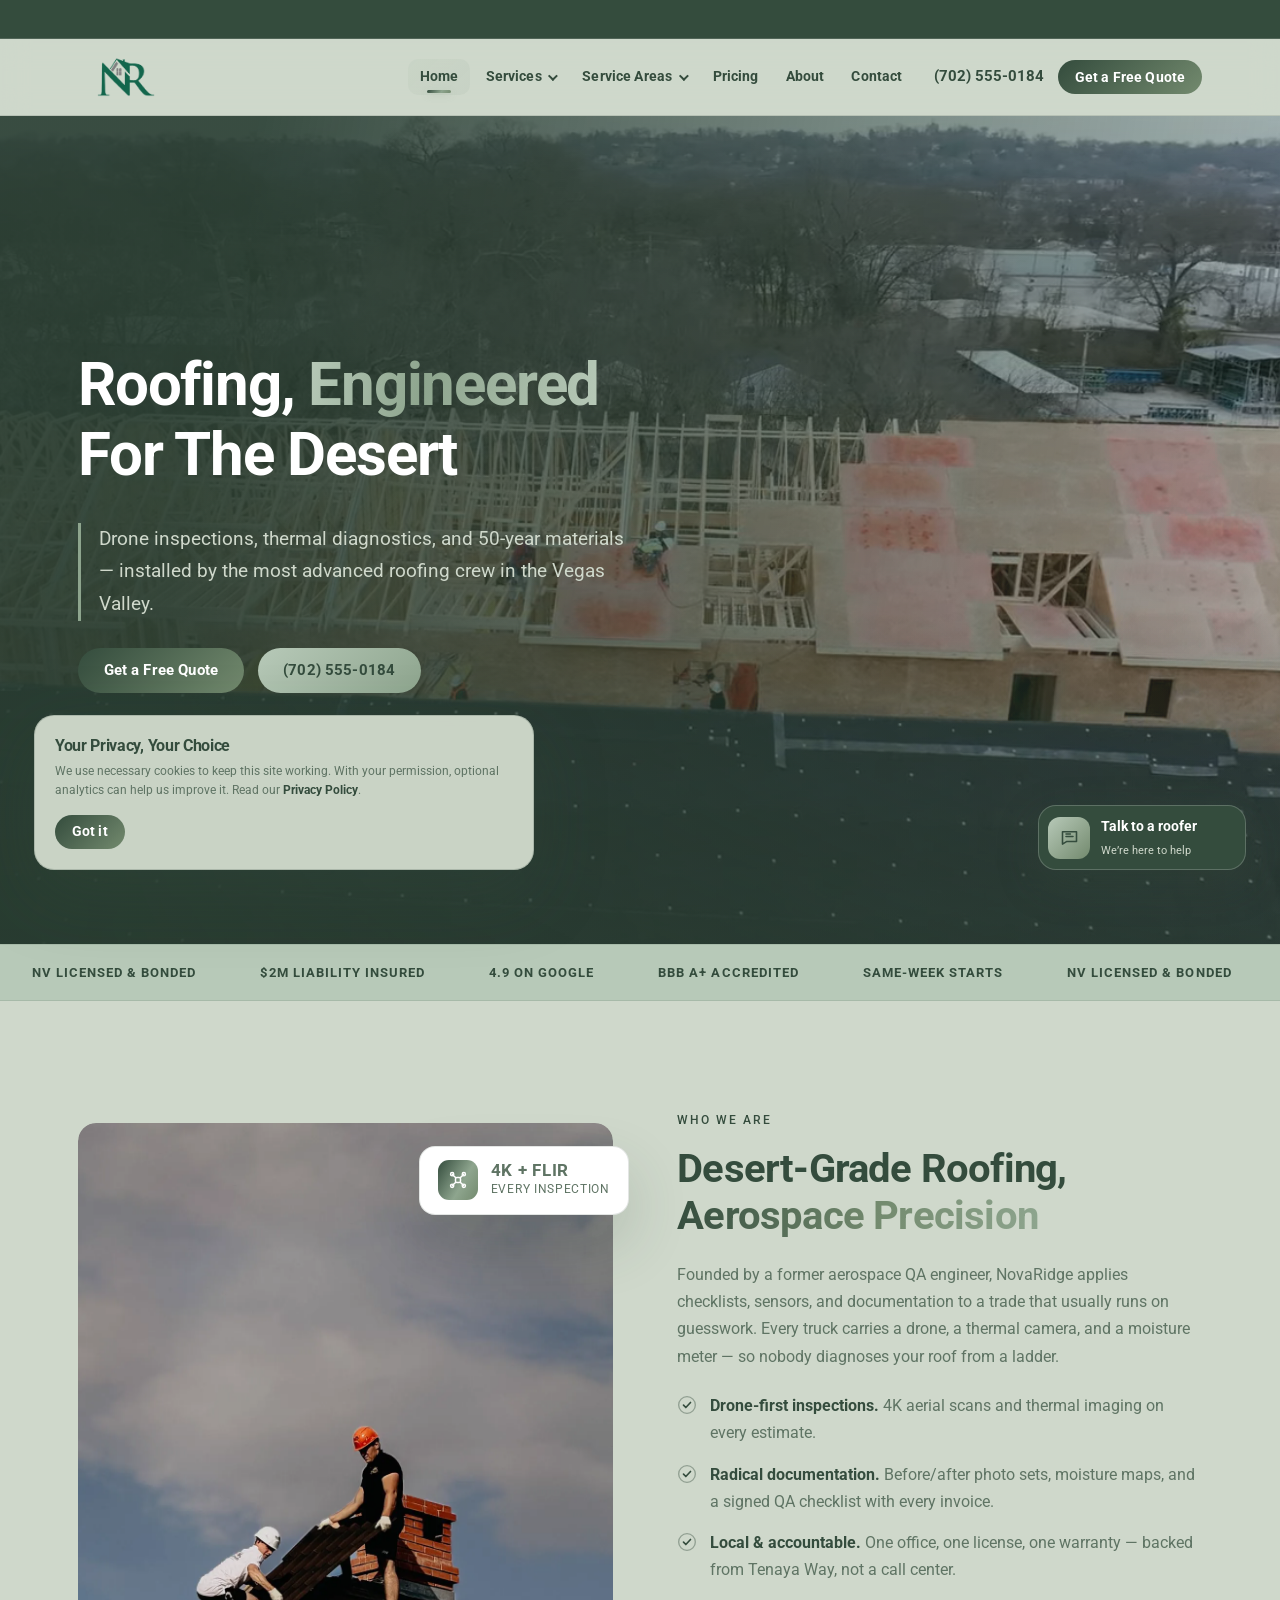
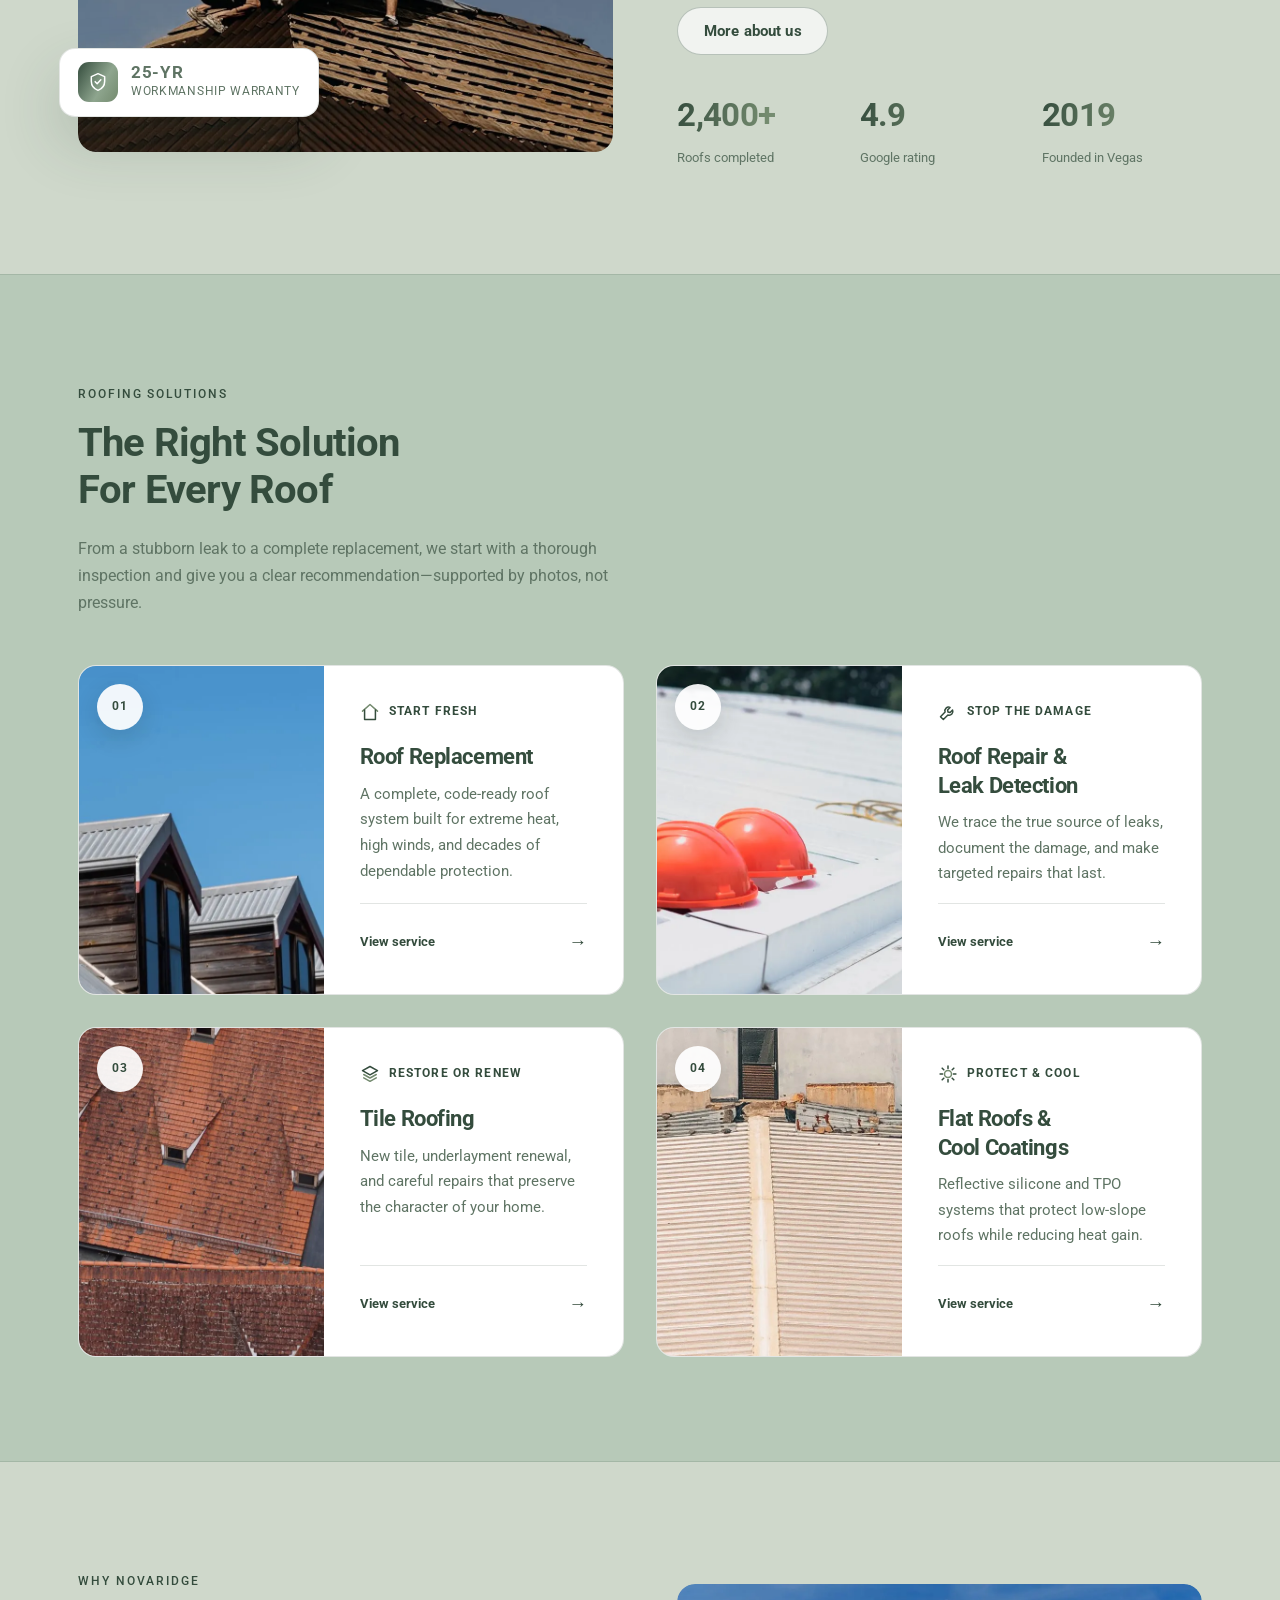
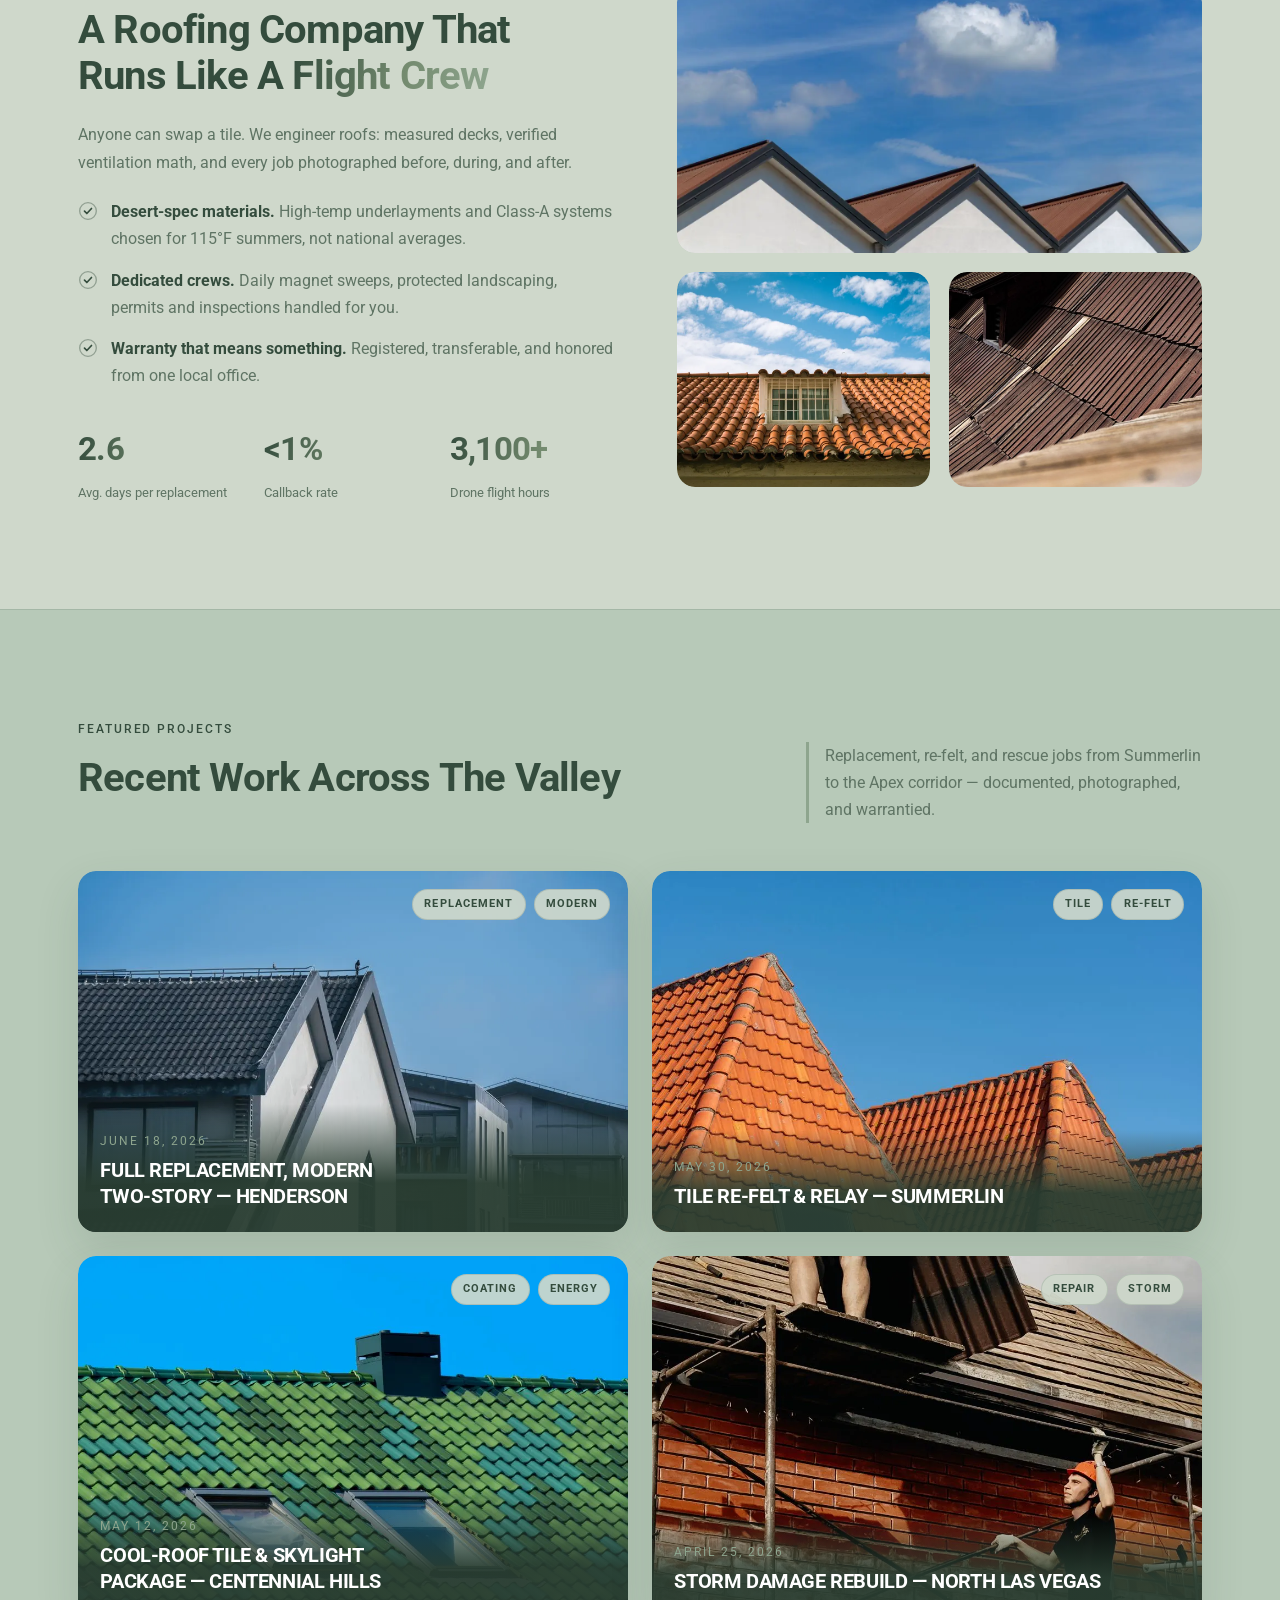
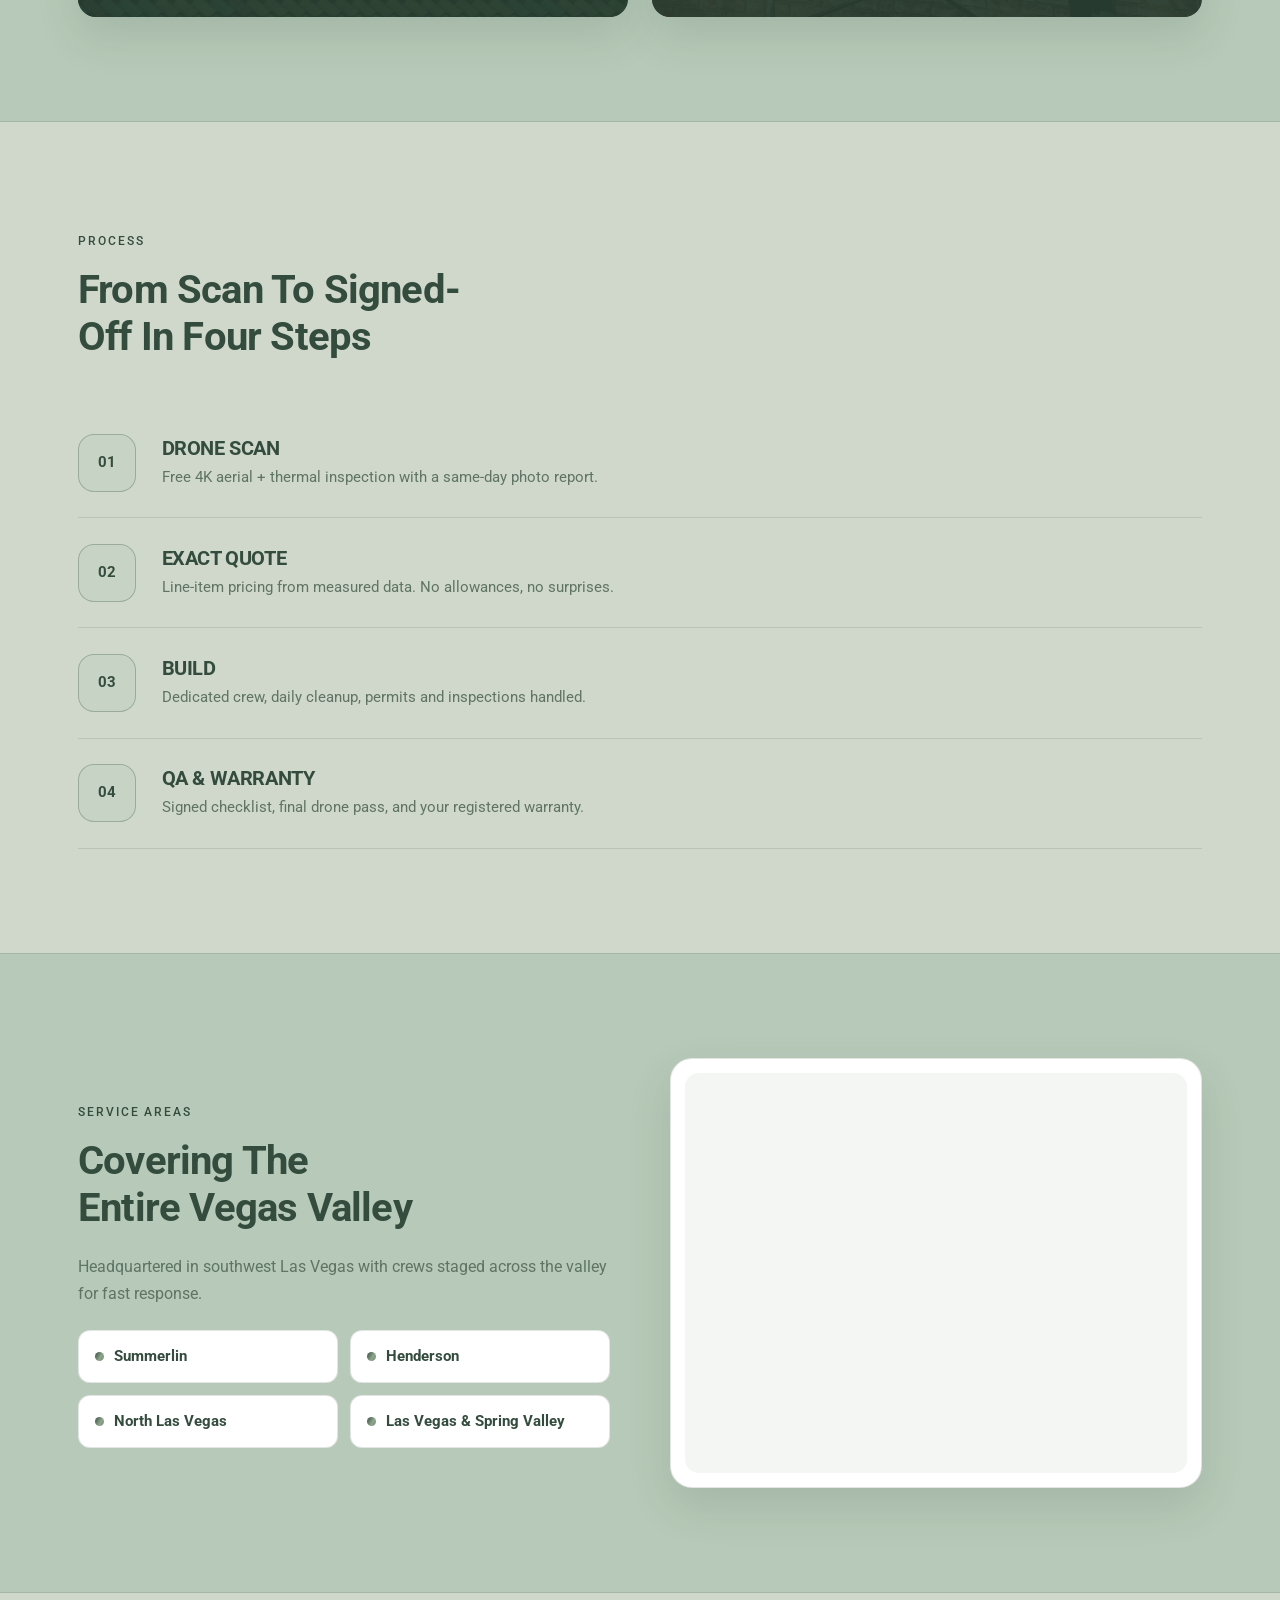
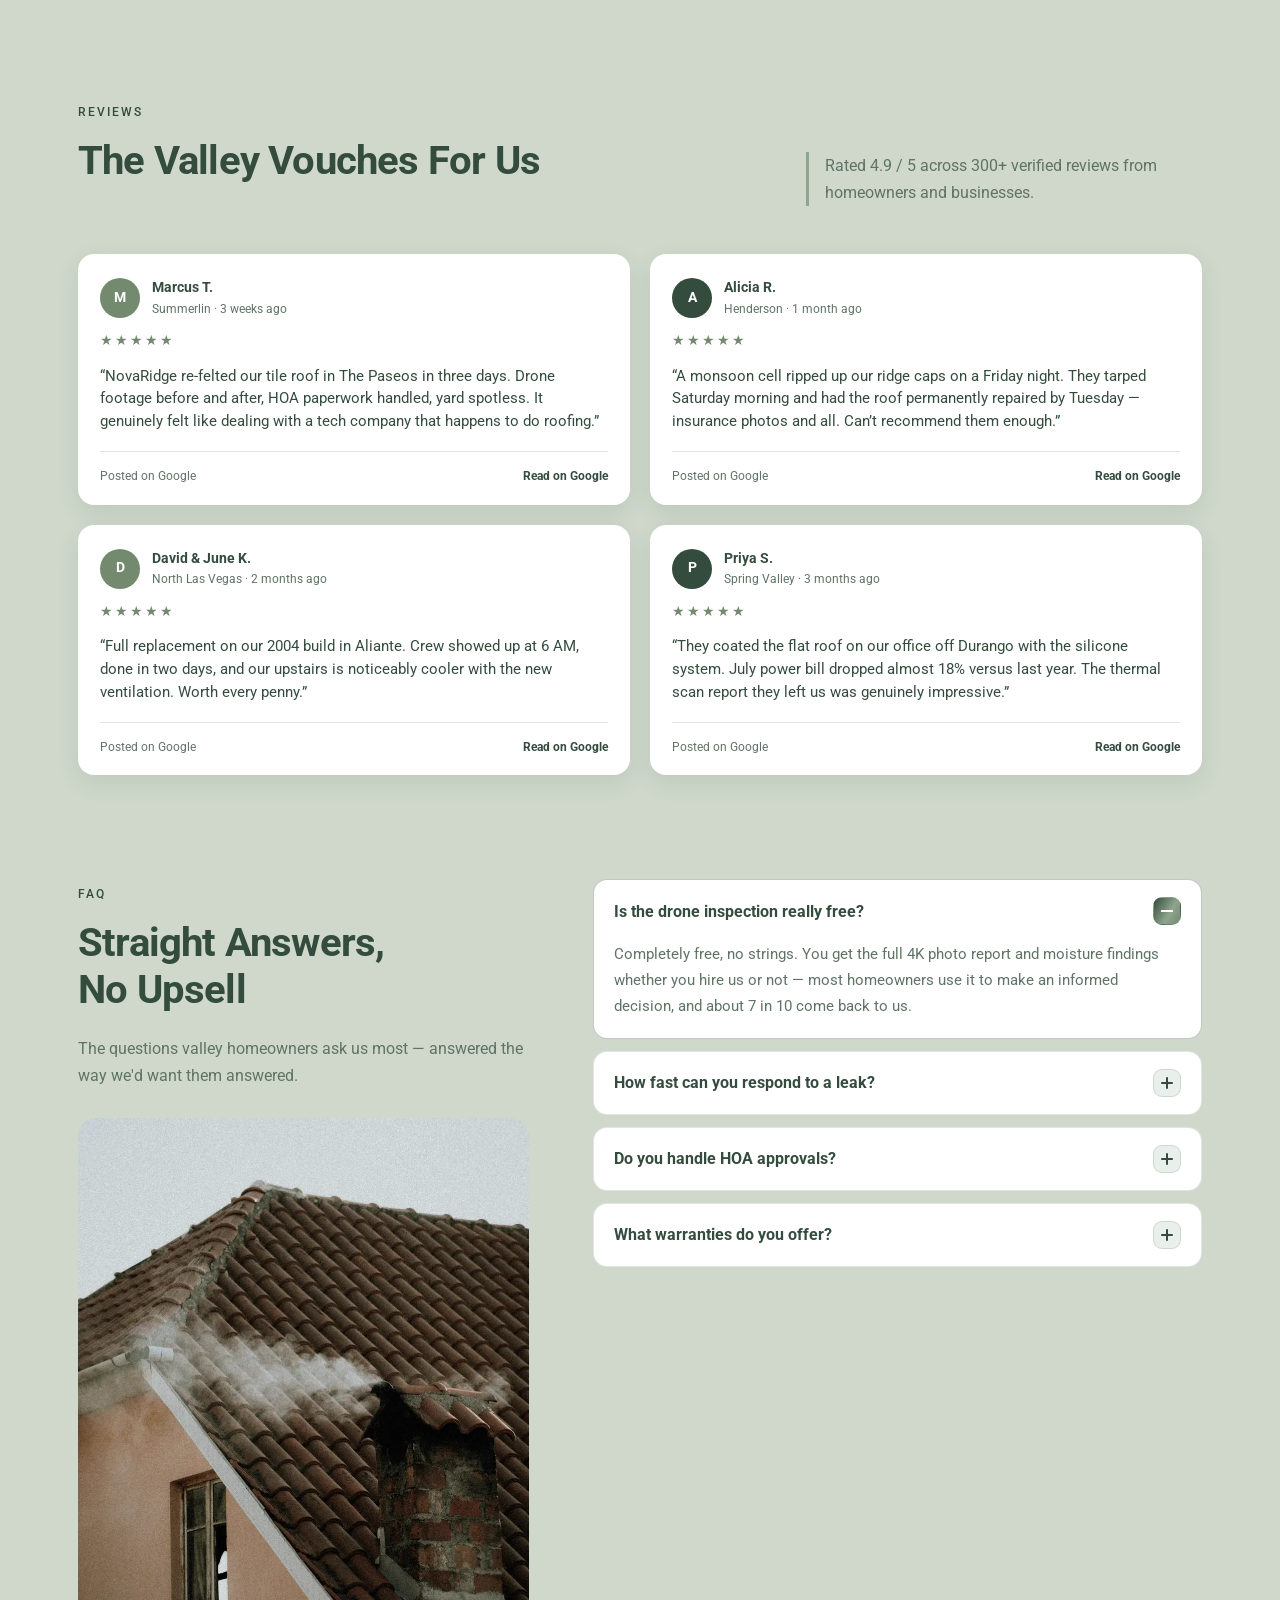
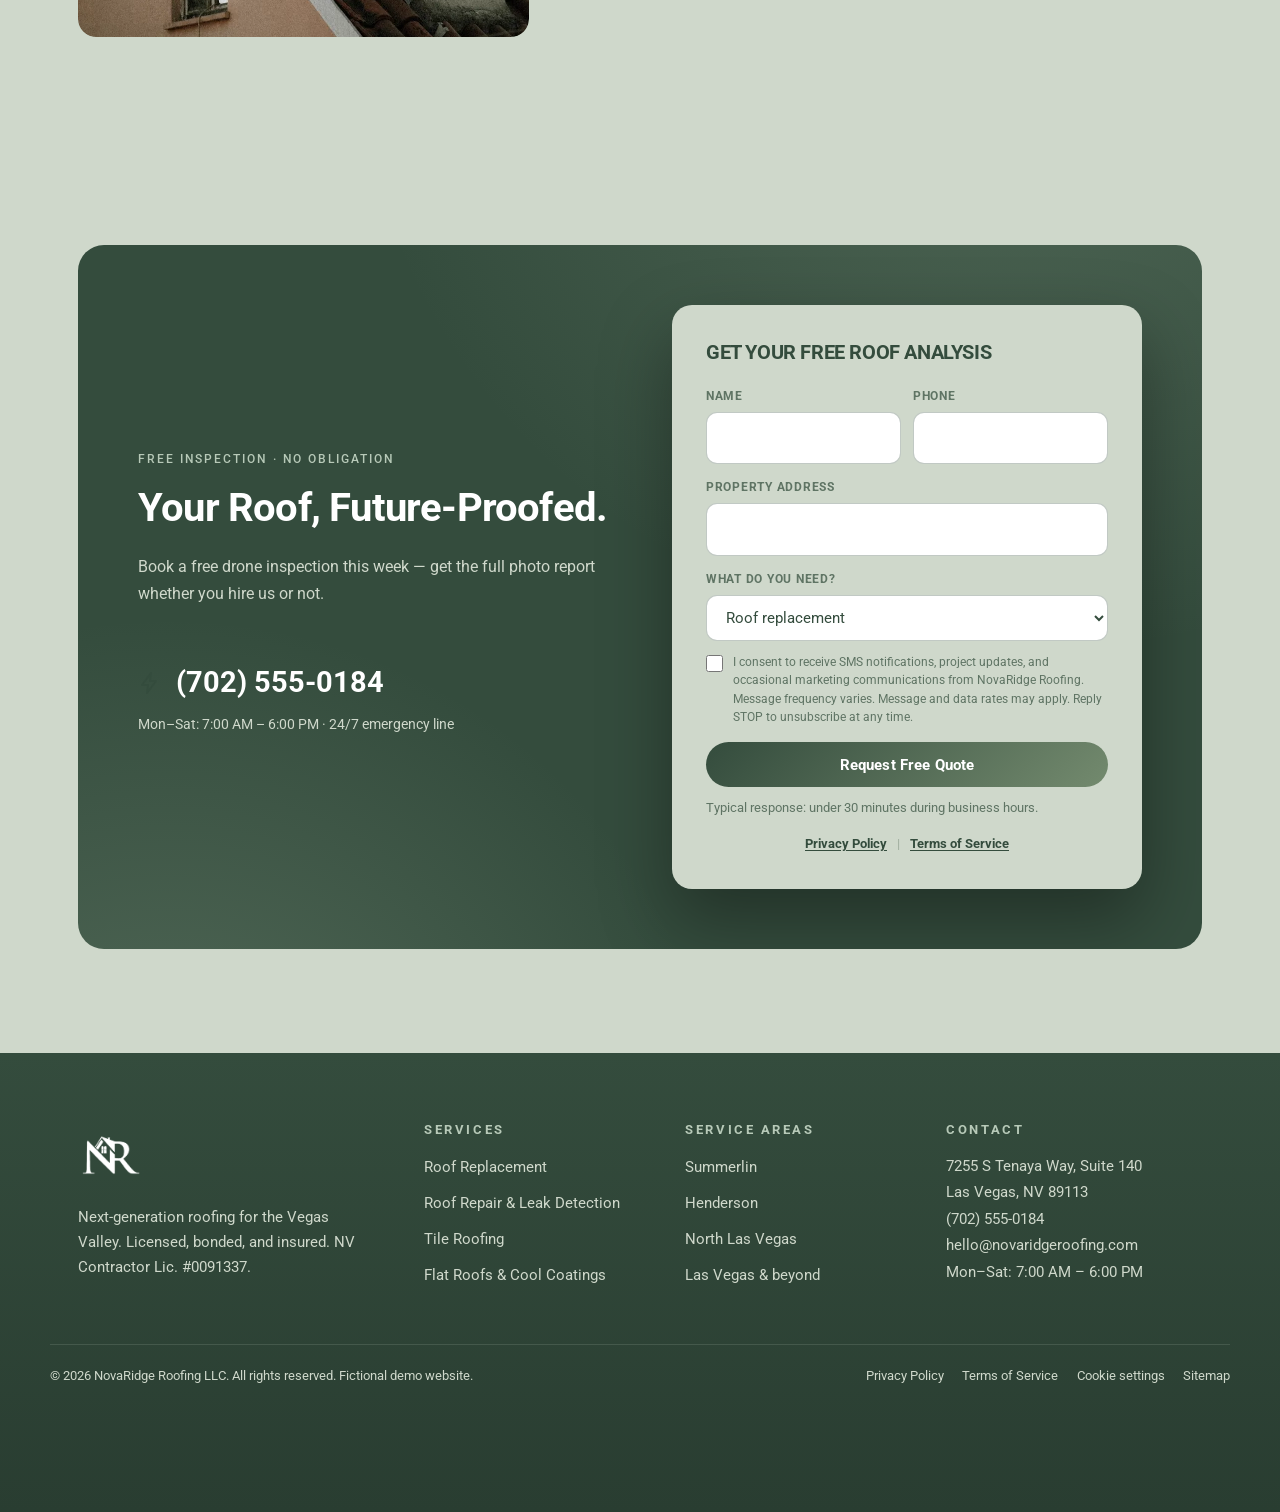
==== commit b75c31bb: "update-site" ====
--- a/index.html
+++ b/index.html
@@ -169,6 +169,27 @@
 .card p{color:var(--muted);font-size:.94rem;margin:0}
 .card .go{display:inline-block;margin-top:16px;font-weight:700;font-size:.88rem;color:var(--green)}
 
+/* image-led service overview */
+.service-intro{max-width:760px}
+.service-intro h2{max-width:15ch}
+.service-intro .muted{max-width:62ch;margin-top:1rem}
+.service-card-grid{display:grid;grid-template-columns:repeat(2,minmax(0,1fr));gap:clamp(18px,2.5vw,32px)}
+.service-card{display:grid;grid-template-columns:minmax(180px,.9fr) minmax(0,1.1fr);min-height:330px;background:var(--card);color:var(--ink);border:1px solid var(--line);border-radius:var(--r);overflow:hidden;transition:transform .35s var(--ease),box-shadow .35s,border-color .35s}
+.service-card:hover{text-decoration:none;transform:translateY(-6px);border-color:rgba(52,76,61,.35);box-shadow:var(--shadow-lg)}
+.service-card-media{position:relative;display:block;min-height:100%;overflow:hidden;background:#d6ddd3}
+.service-card-media picture{display:block;height:100%;border-radius:0}
+.service-card-media img{width:100%;height:100%;object-fit:cover;border-radius:0;transition:transform .6s var(--ease)}
+.service-card:hover .service-card-media img{transform:scale(1.045)}
+.service-number{position:absolute;top:18px;left:18px;display:grid;place-items:center;width:46px;height:46px;border-radius:50%;background:rgba(255,255,255,.92);font-size:.76rem;font-weight:800;letter-spacing:.08em;color:var(--green);box-shadow:0 8px 24px rgba(20,37,25,.14)}
+.service-card-body{display:flex;flex-direction:column;padding:clamp(24px,3vw,36px)}
+.service-label{display:flex;align-items:center;gap:.55rem;margin-bottom:1.35rem;color:var(--green);font-size:.72rem;font-weight:800;letter-spacing:.1em;text-transform:uppercase}
+.service-label svg{width:20px;height:20px;flex:none}
+.service-card h3{font-size:clamp(1.25rem,1.7vw,1.65rem);margin:0 0 .65rem}
+.service-card p{color:var(--muted);font-size:.94rem;margin:0;line-height:1.7}
+.service-card .go{display:flex;align-items:center;justify-content:space-between;margin-top:auto;padding-top:1.4rem;border-top:1px solid var(--line);color:var(--green);font-size:.84rem;font-weight:800}
+.service-card .go span{font-size:1.15rem;transition:transform .25s var(--ease)}
+.service-card:hover .go span{transform:translateX(4px)}
+
 /* about preview / photo layouts */
 .about-grid{display:grid;grid-template-columns:1.02fr 1fr;gap:clamp(28px,5vw,64px);align-items:center}
 .about-media{position:relative}
@@ -375,6 +396,7 @@
 }
 @media(max-width:1020px){
   .grid-4{grid-template-columns:1fr 1fr}
+  .service-card{grid-template-columns:1fr;min-height:0}.service-card-media{height:220px}
   .foot-grid{grid-template-columns:1fr 1fr}
 }
 @media(max-width:860px){
@@ -388,6 +410,7 @@
   .has-drop.open .drop{display:block}
   .head-cta .btn{display:none}
   .grid-3,.grid-2,.proj-grid{grid-template-columns:1fr}
+  .service-card-grid{grid-template-columns:1fr}
   .about-grid,.area-flex,.cta-card .inner,.faq-grid{grid-template-columns:1fr}
   .chip-tr{right:.6rem}.chip-bl{left:-.4rem}
   .hero{min-height:78svh;padding:90px 0 70px}
@@ -397,6 +420,7 @@
   .announcement-rotator{height:54px}
   .announcement-item{gap:5px;flex-direction:column;padding:6px 0}
   .grid-4,.area-list,.f-row,.why-media{grid-template-columns:1fr}
+  .service-card-media{height:190px}.service-card-body{padding:24px}
   .why-media img{aspect-ratio:16/9}
   .foot-grid{grid-template-columns:1fr}
   .phone-link{display:none}
@@ -516,38 +540,50 @@
 
 <section class="alt-band" aria-labelledby="svc-h">
   <div class="wrap">
-    <div class="section-head split rv">
+    <div class="section-head service-intro rv">
       <div>
-        <p class="kicker">What we do</p>
-        <h2 id="svc-h">Full-stack roofing services</h2>
-      </div>
-      <p class="muted">Every project starts with a free drone inspection and a photo-documented report — so you see exactly what we see.</p>
-    </div>
-    <div class="grid-2" style="grid-template-columns:repeat(auto-fit,minmax(250px,1fr))">
+        <p class="kicker">Roofing solutions</p>
+        <h2 id="svc-h">The right solution for every roof</h2>
+        <p class="muted">From a stubborn leak to a complete replacement, we start with a thorough inspection and give you a clear recommendation—supported by photos, not pressure.</p>
+      </div>
+    </div>
+    <div class="service-card-grid">
       
-      <a class="card rv" href="services/roof-replacement/">
-        <span class="icon"><svg width="24" height="24" viewBox="0 0 24 24" fill="none" aria-hidden="true"><path d="m3 11 9-8 9 8" stroke="#738A6E" stroke-width="1.8" stroke-linecap="round" stroke-linejoin="round"/><path d="M5.5 9.5V21h13V9.5" stroke="#344C3D" stroke-width="1.8" stroke-linecap="round" stroke-linejoin="round"/></svg></span>
-        <h3>Roof Replacement</h3>
-        <p>Full tear-off and re-roof with drone inspection, 50-year materials, and a same-week start.</p>
-        <span class="go">Explore roof &rarr;</span>
+      <a class="service-card rv" href="services/roof-replacement/">
+        <span class="service-card-media"><picture><source srcset="assets/img/svc-replacement.webp" type="image/webp"><img src="assets/img/svc-replacement.jpg" alt="Row of new metal roofs with dormer windows against a clear desert sky" width="900" height="600" loading="lazy" decoding="async"></picture><span class="service-number">01</span></span>
+        <span class="service-card-body">
+          <span class="service-label"><svg width="24" height="24" viewBox="0 0 24 24" fill="none" aria-hidden="true"><path d="m3 11 9-8 9 8" stroke="#738A6E" stroke-width="1.8" stroke-linecap="round" stroke-linejoin="round"/><path d="M5.5 9.5V21h13V9.5" stroke="#344C3D" stroke-width="1.8" stroke-linecap="round" stroke-linejoin="round"/></svg><span>Start fresh</span></span>
+          <h3>Roof Replacement</h3>
+          <p>A complete, code-ready roof system built for extreme heat, high winds, and decades of dependable protection.</p>
+          <span class="go">View service <span aria-hidden="true">&rarr;</span></span>
+        </span>
       </a>
-      <a class="card rv" href="services/roof-repair/">
-        <span class="icon"><svg width="24" height="24" viewBox="0 0 24 24" fill="none" aria-hidden="true"><path d="M14.5 6.5a4.5 4.5 0 0 0-6 5.6L3 17.6 6.4 21l5.5-5.5a4.5 4.5 0 0 0 5.6-6l-3 3-2.5-.5-.5-2.5 3-3Z" stroke="#344C3D" stroke-width="1.8" stroke-linejoin="round"/></svg></span>
-        <h3>Roof Repair & Leak Detection</h3>
-        <p>Thermal-imaging leak detection and same-day storm repair, with a 24/7 emergency line.</p>
-        <span class="go">Explore roof &rarr;</span>
+      <a class="service-card rv" href="services/roof-repair/">
+        <span class="service-card-media"><picture><source srcset="assets/img/svc-repair.webp" type="image/webp"><img src="assets/img/svc-repair.jpg" alt="Hard hats and safety equipment staged on a light-colored metal roof" width="900" height="600" loading="lazy" decoding="async"></picture><span class="service-number">02</span></span>
+        <span class="service-card-body">
+          <span class="service-label"><svg width="24" height="24" viewBox="0 0 24 24" fill="none" aria-hidden="true"><path d="M14.5 6.5a4.5 4.5 0 0 0-6 5.6L3 17.6 6.4 21l5.5-5.5a4.5 4.5 0 0 0 5.6-6l-3 3-2.5-.5-.5-2.5 3-3Z" stroke="#344C3D" stroke-width="1.8" stroke-linejoin="round"/></svg><span>Stop the damage</span></span>
+          <h3>Roof Repair & Leak Detection</h3>
+          <p>We trace the true source of leaks, document the damage, and make targeted repairs that last.</p>
+          <span class="go">View service <span aria-hidden="true">&rarr;</span></span>
+        </span>
       </a>
-      <a class="card rv" href="services/tile-roofing/">
-        <span class="icon"><svg width="24" height="24" viewBox="0 0 24 24" fill="none" aria-hidden="true"><path d="m12 3 9 5-9 5-9-5 9-5Z" stroke="#344C3D" stroke-width="1.8" stroke-linejoin="round"/><path d="m4.5 12.6 7.5 4.2 7.5-4.2M4.5 16.6 12 20.8l7.5-4.2" stroke="#738A6E" stroke-width="1.8" stroke-linecap="round" stroke-linejoin="round"/></svg></span>
-        <h3>Tile Roofing</h3>
-        <p>Concrete and clay tile installation, re-felts, and color-matched repairs for desert homes.</p>
-        <span class="go">Explore tile &rarr;</span>
+      <a class="service-card rv" href="services/tile-roofing/">
+        <span class="service-card-media"><picture><source srcset="assets/img/svc-tile.webp" type="image/webp"><img src="assets/img/svc-tile.jpg" alt="Aerial view of terracotta tile roofs with dormers across a neighborhood" width="900" height="600" loading="lazy" decoding="async"></picture><span class="service-number">03</span></span>
+        <span class="service-card-body">
+          <span class="service-label"><svg width="24" height="24" viewBox="0 0 24 24" fill="none" aria-hidden="true"><path d="m12 3 9 5-9 5-9-5 9-5Z" stroke="#344C3D" stroke-width="1.8" stroke-linejoin="round"/><path d="m4.5 12.6 7.5 4.2 7.5-4.2M4.5 16.6 12 20.8l7.5-4.2" stroke="#738A6E" stroke-width="1.8" stroke-linecap="round" stroke-linejoin="round"/></svg><span>Restore or renew</span></span>
+          <h3>Tile Roofing</h3>
+          <p>New tile, underlayment renewal, and careful repairs that preserve the character of your home.</p>
+          <span class="go">View service <span aria-hidden="true">&rarr;</span></span>
+        </span>
       </a>
-      <a class="card rv" href="services/flat-roof-coatings/">
-        <span class="icon"><svg width="24" height="24" viewBox="0 0 24 24" fill="none" aria-hidden="true"><circle cx="12" cy="12" r="4.2" stroke="#738A6E" stroke-width="1.8"/><path d="M12 2.5v3M12 18.5v3M2.5 12h3M18.5 12h3M5 5l2 2M17 17l2 2M19 5l-2 2M7 17l-2 2" stroke="#344C3D" stroke-width="1.8" stroke-linecap="round"/></svg></span>
-        <h3>Flat Roofs & Cool Coatings</h3>
-        <p>Silicone restoration coatings and TPO systems that drop rooftop temps by up to 50°F.</p>
-        <span class="go">Explore flat &rarr;</span>
+      <a class="service-card rv" href="services/flat-roof-coatings/">
+        <span class="service-card-media"><picture><source srcset="assets/img/svc-flat.webp" type="image/webp"><img src="assets/img/svc-flat.jpg" alt="Aerial view of a reflective white flat roof on a commercial building" width="900" height="600" loading="lazy" decoding="async"></picture><span class="service-number">04</span></span>
+        <span class="service-card-body">
+          <span class="service-label"><svg width="24" height="24" viewBox="0 0 24 24" fill="none" aria-hidden="true"><circle cx="12" cy="12" r="4.2" stroke="#738A6E" stroke-width="1.8"/><path d="M12 2.5v3M12 18.5v3M2.5 12h3M18.5 12h3M5 5l2 2M17 17l2 2M19 5l-2 2M7 17l-2 2" stroke="#344C3D" stroke-width="1.8" stroke-linecap="round"/></svg><span>Protect & cool</span></span>
+          <h3>Flat Roofs & Cool Coatings</h3>
+          <p>Reflective silicone and TPO systems that protect low-slope roofs while reducing heat gain.</p>
+          <span class="go">View service <span aria-hidden="true">&rarr;</span></span>
+        </span>
       </a>
     </div>
   </div>
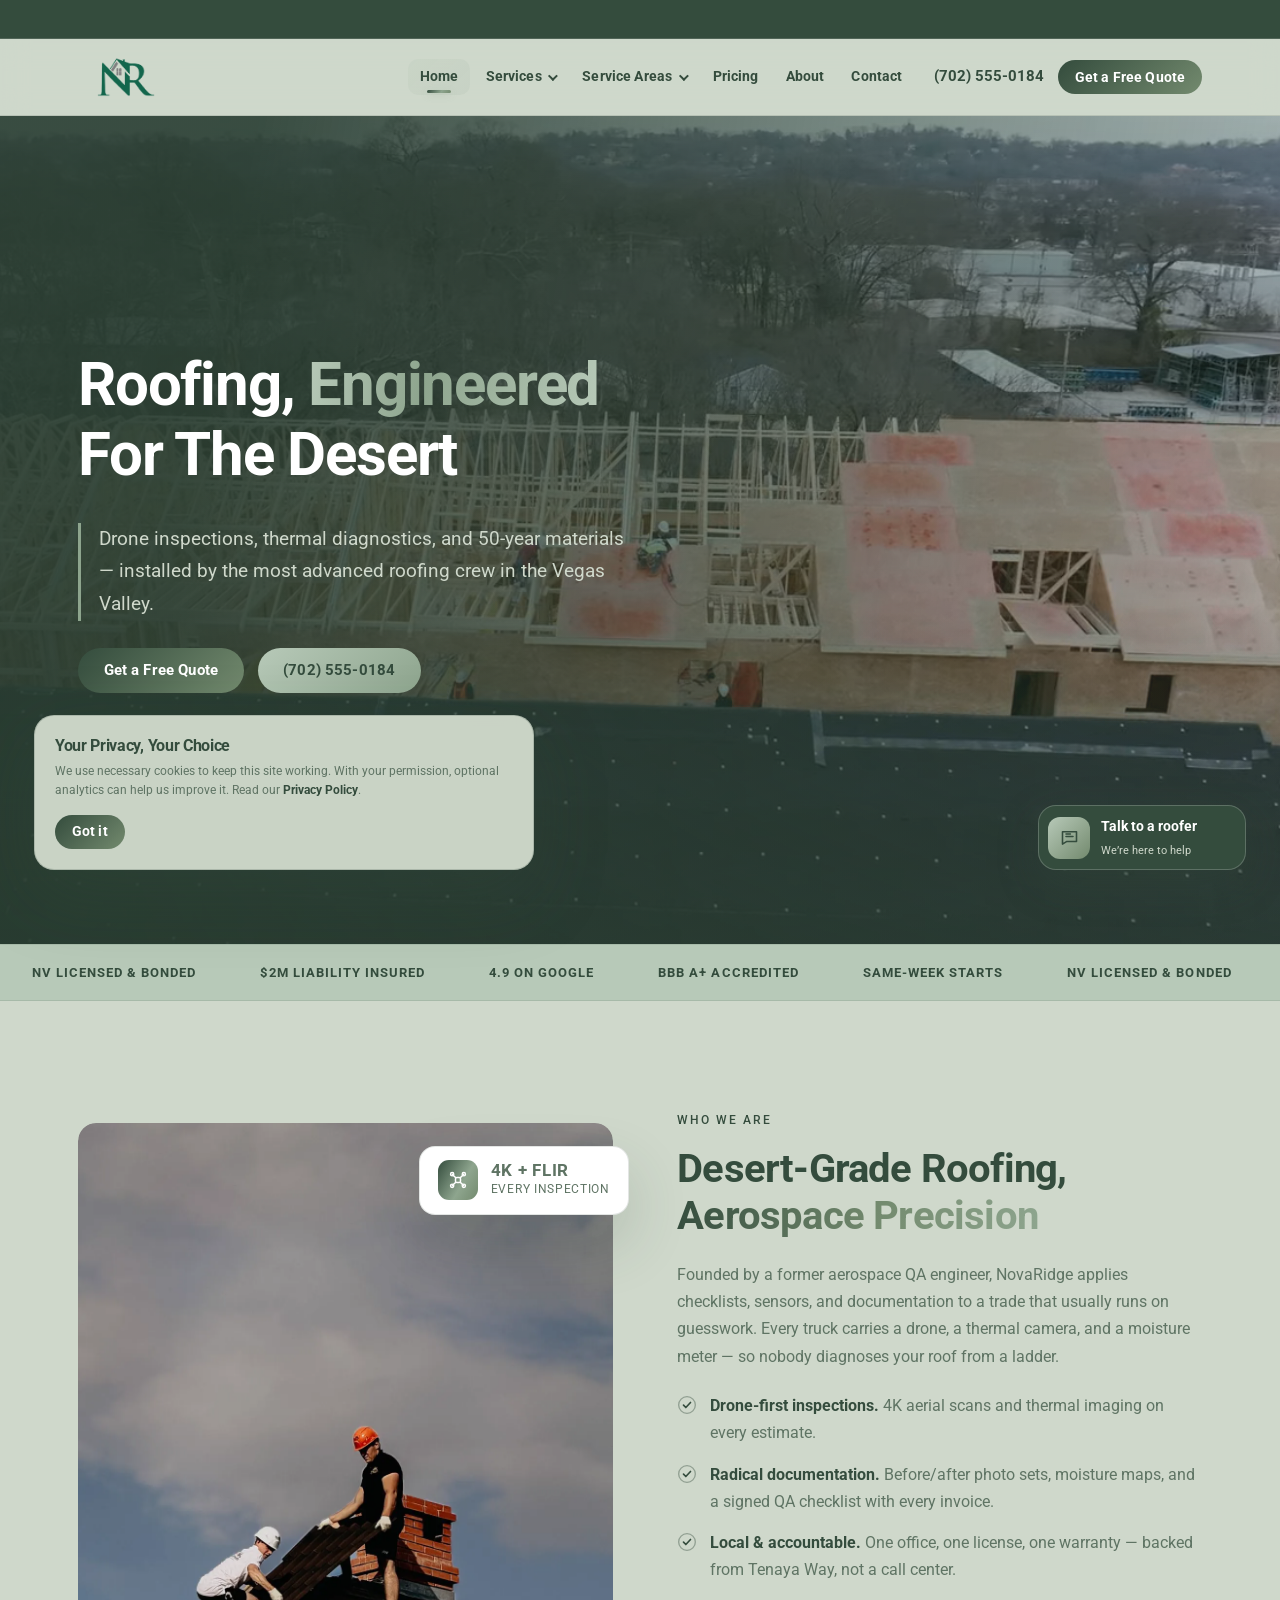
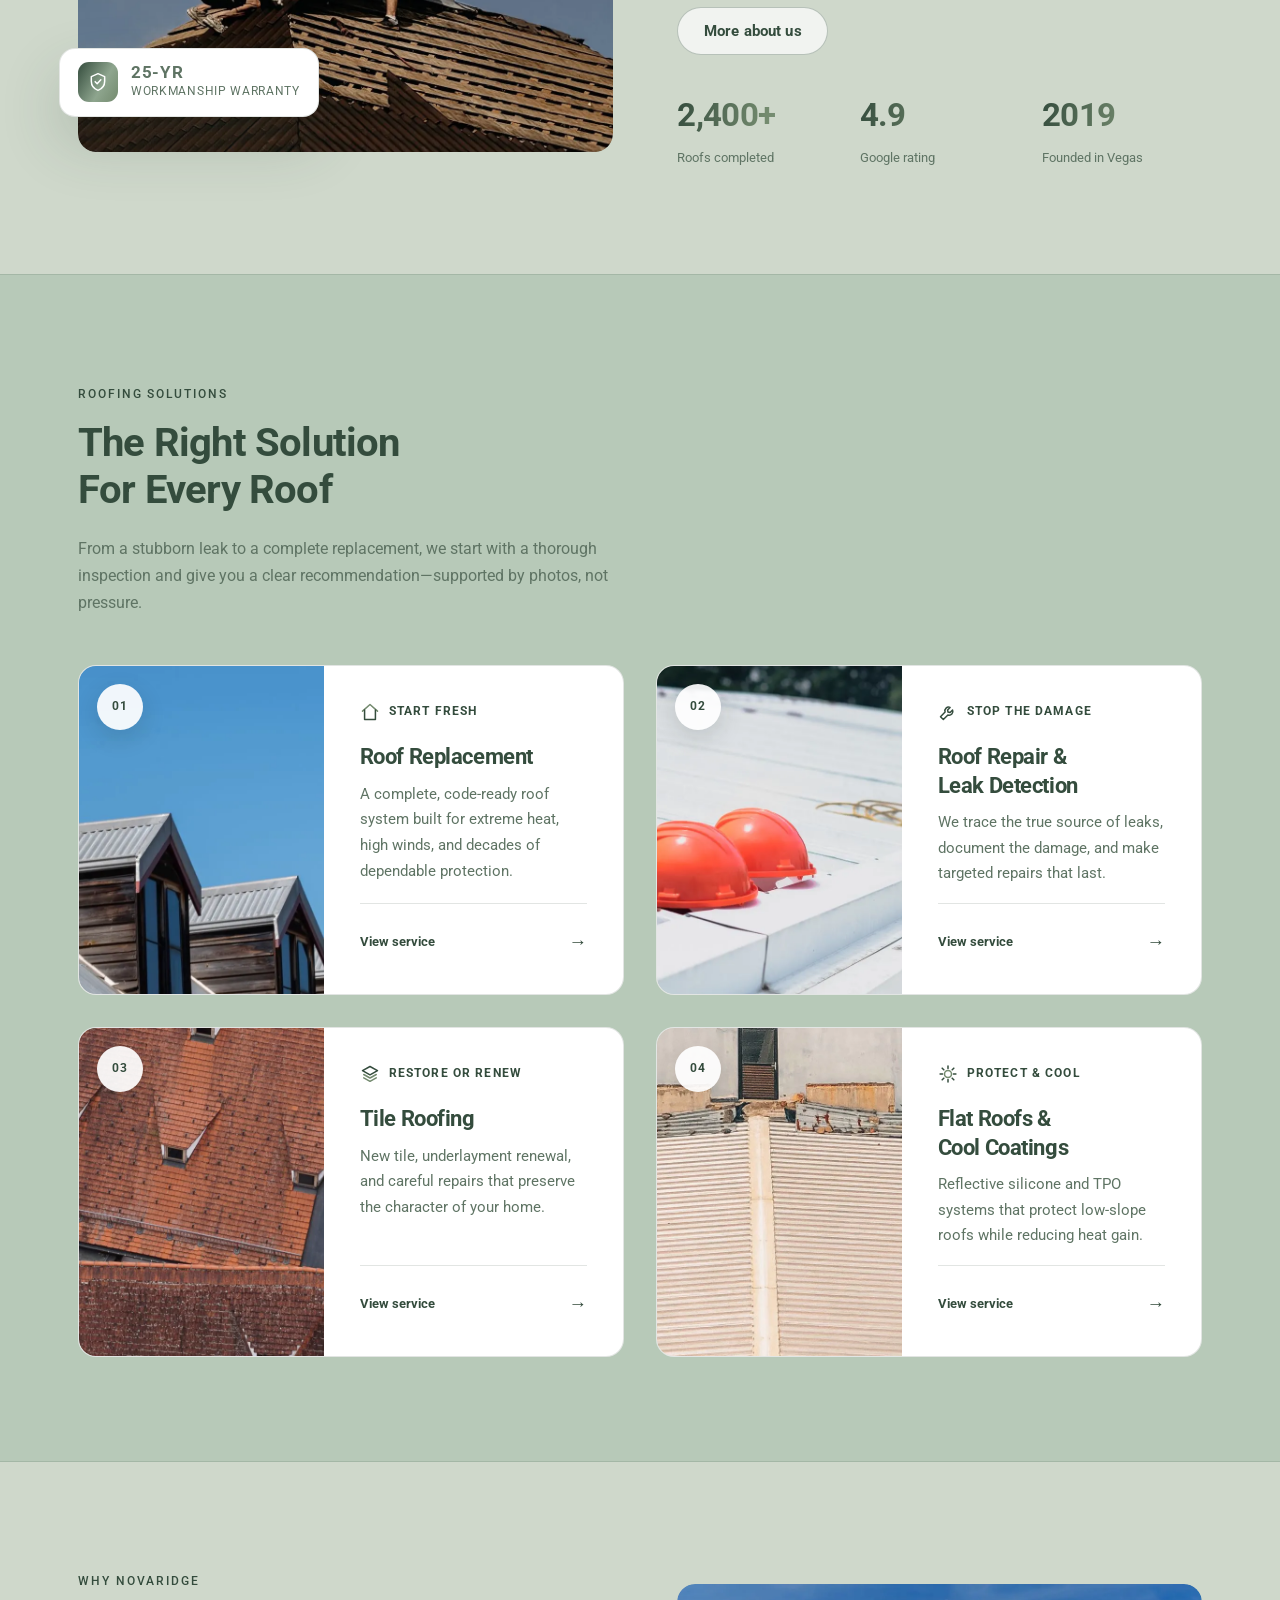
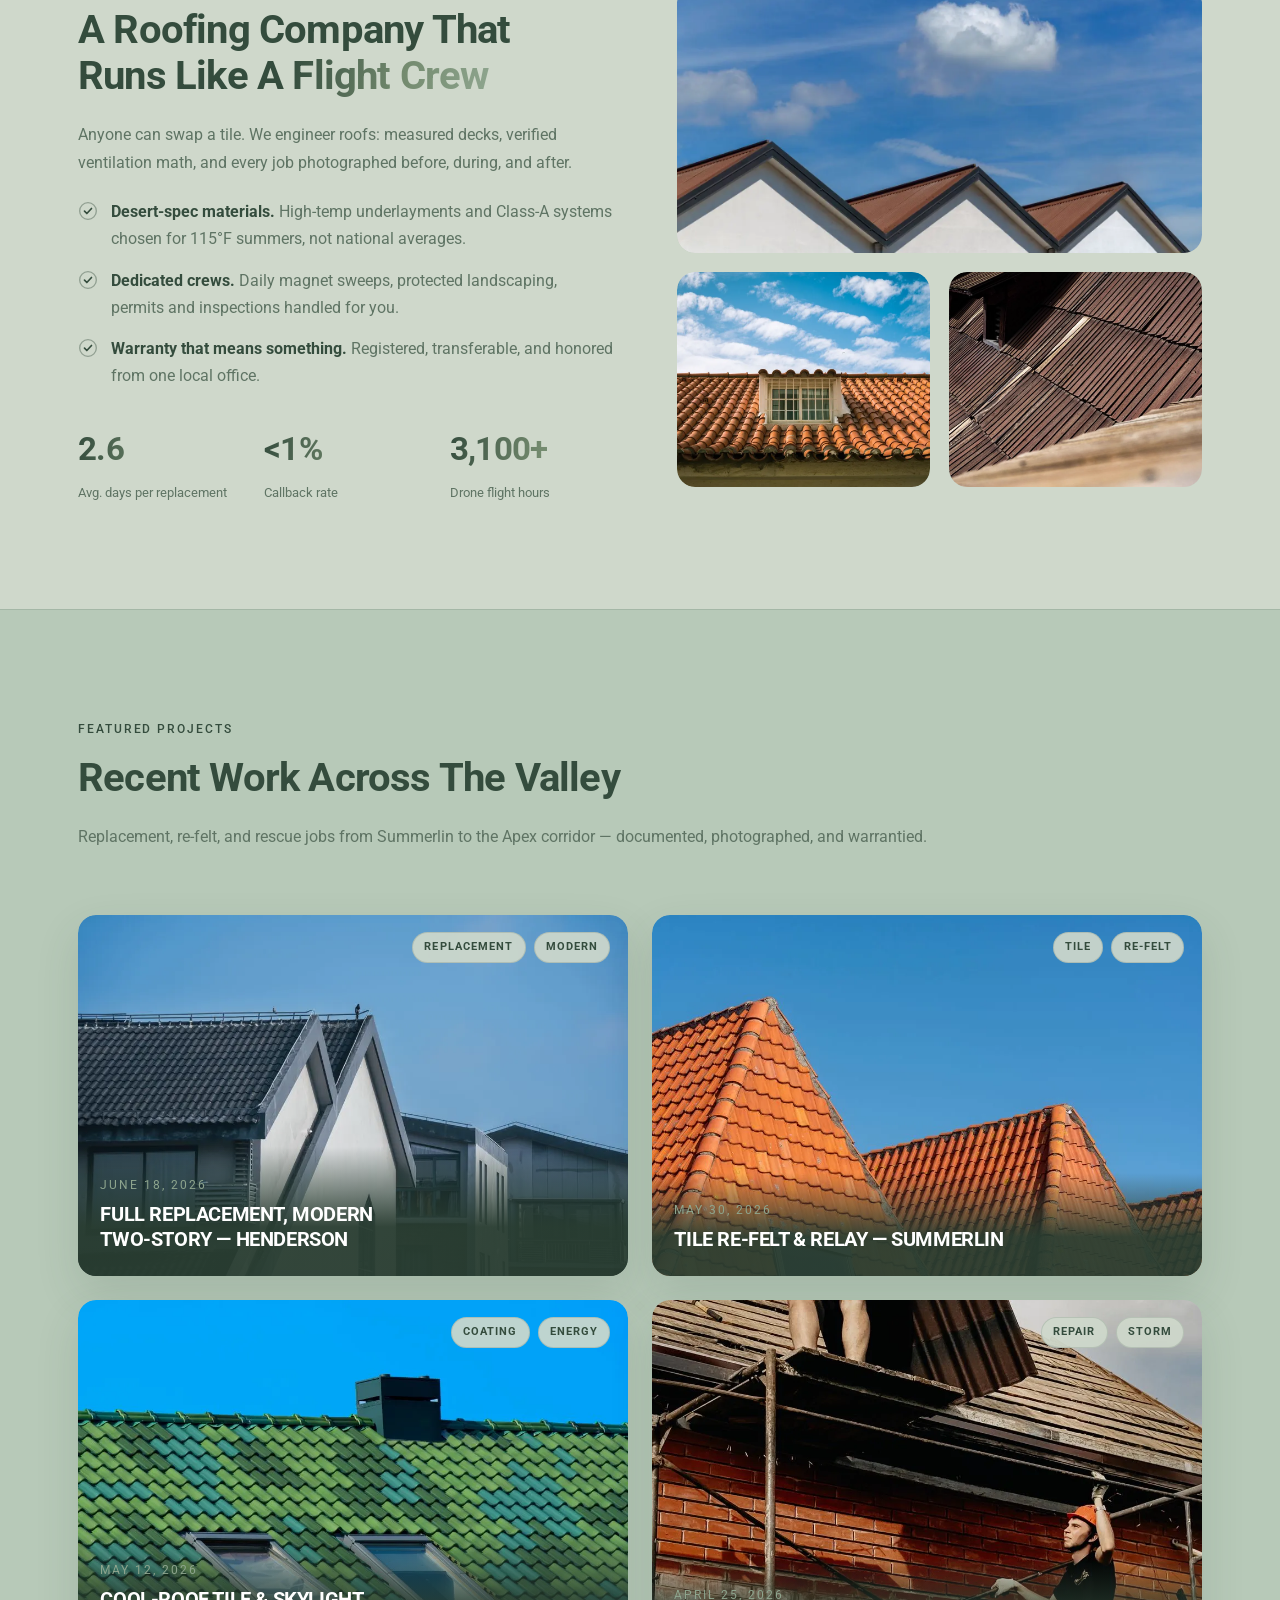
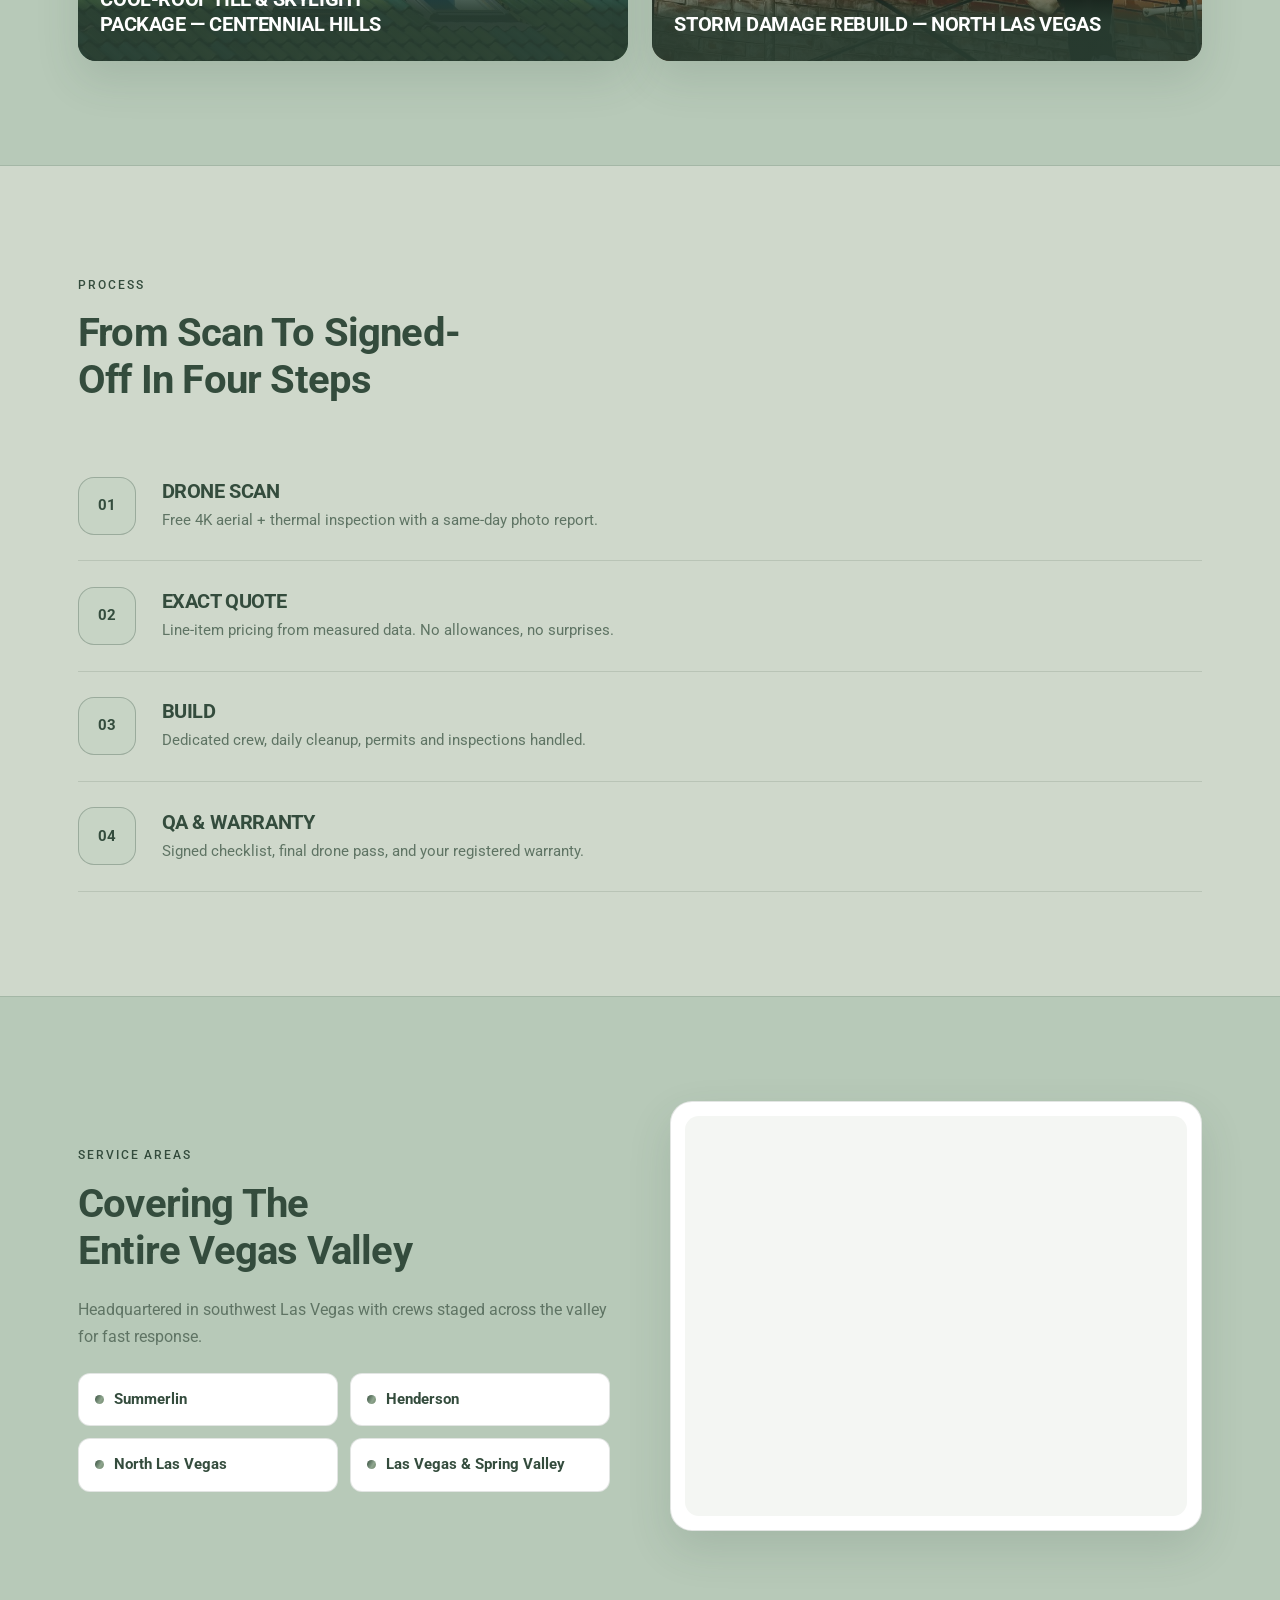
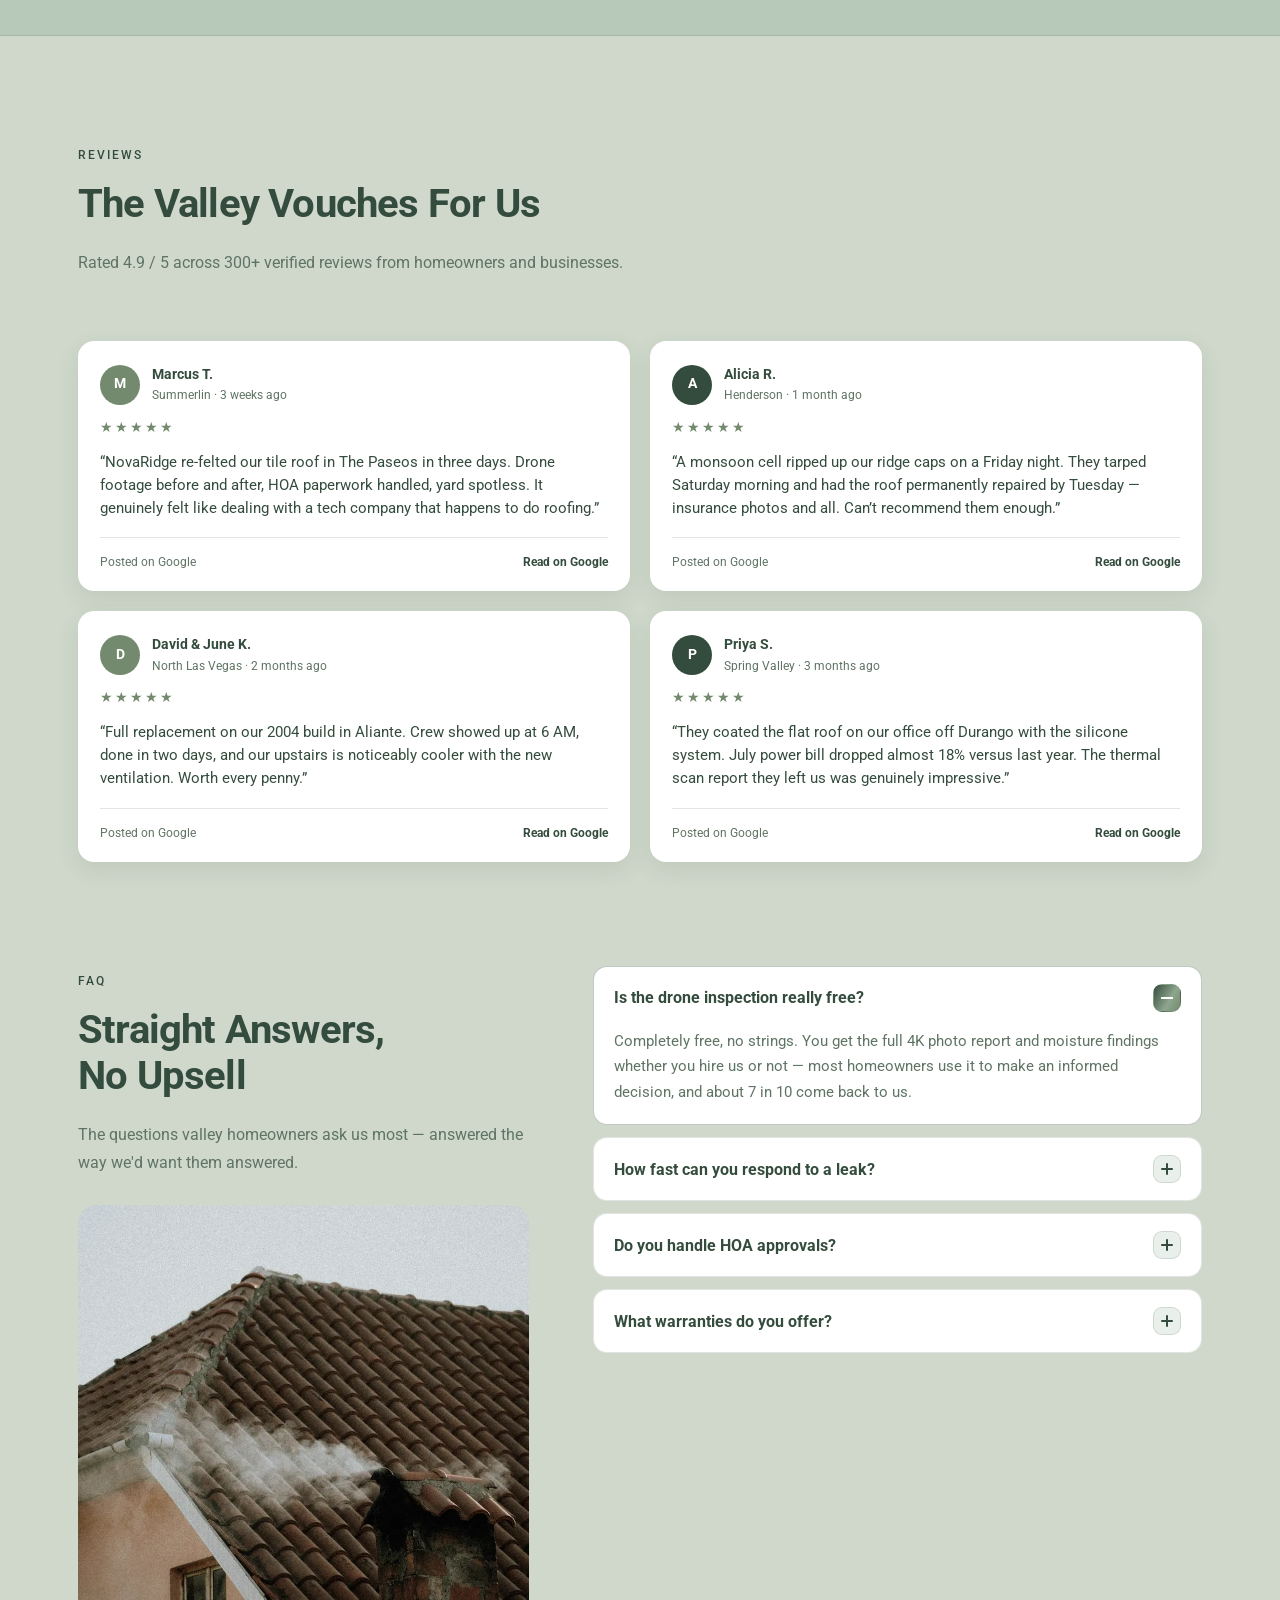
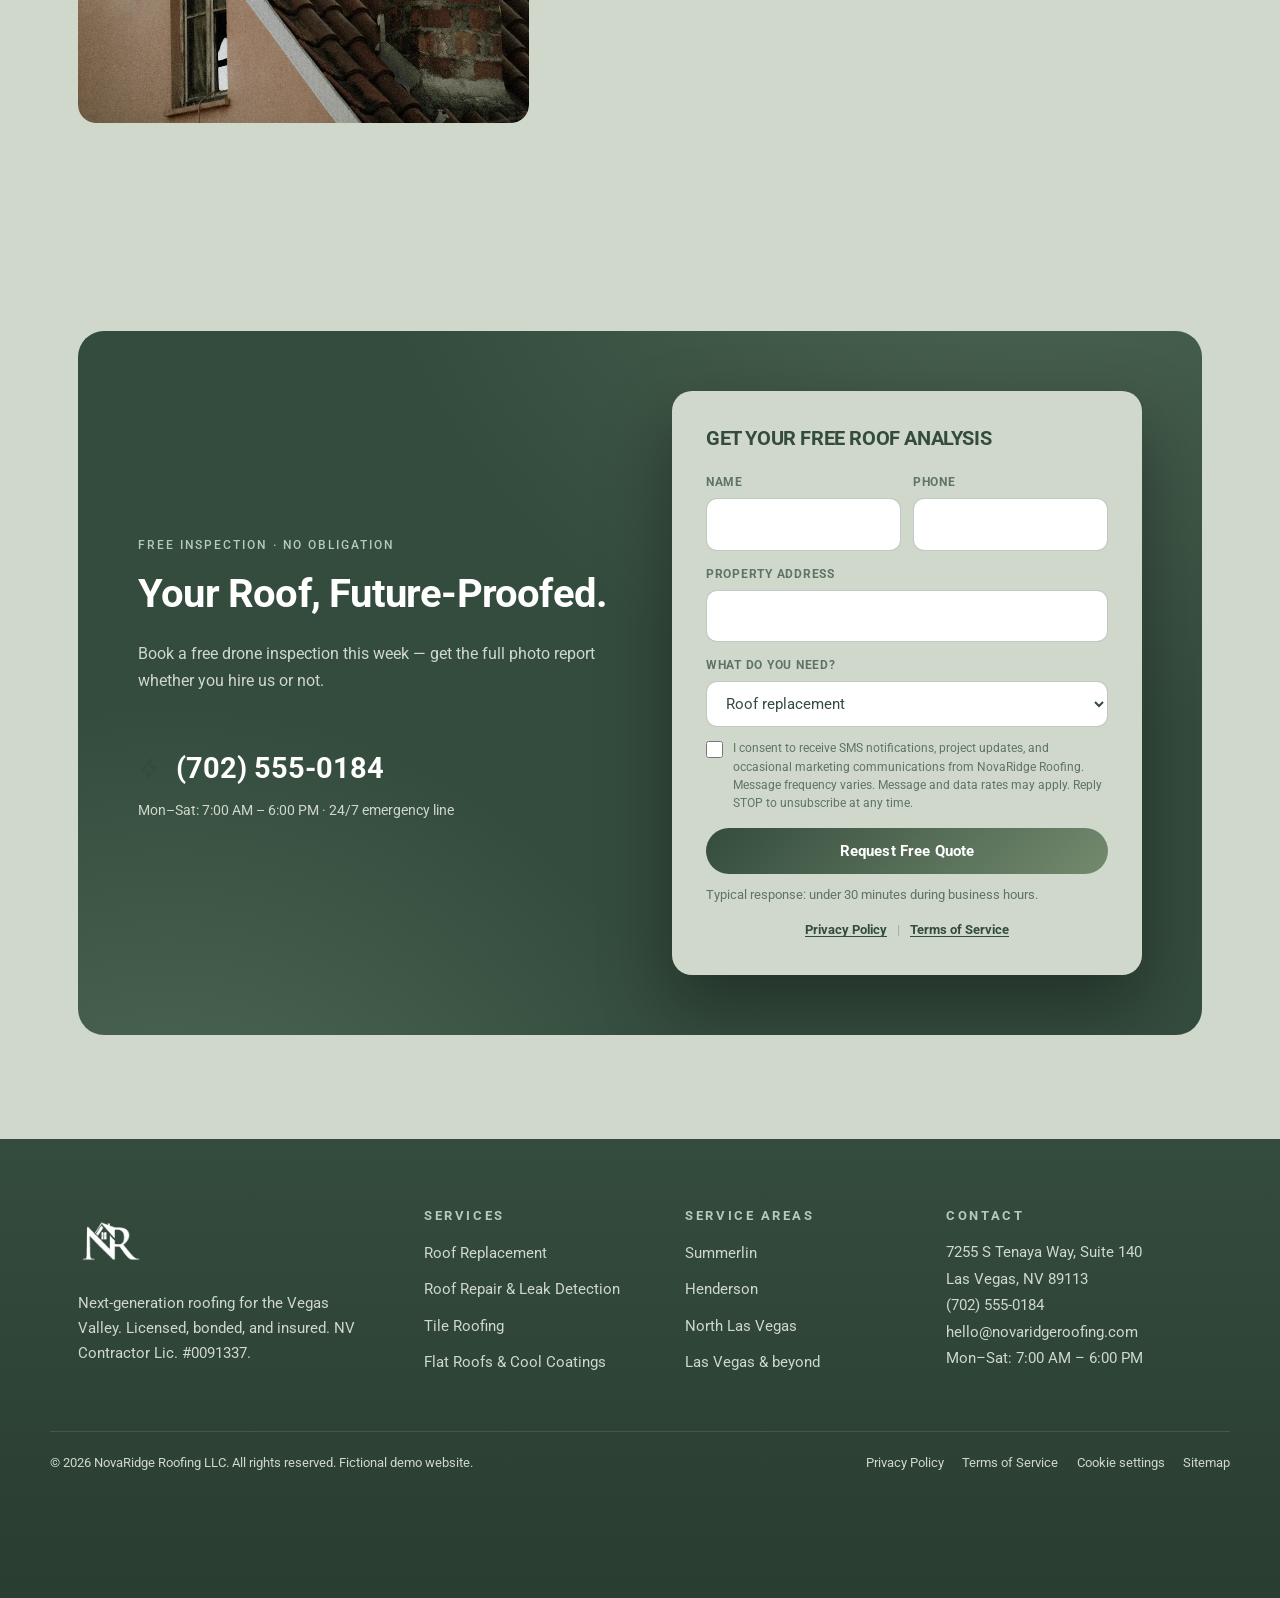
==== commit 6caa5878: "update-site" ====
--- a/index.html
+++ b/index.html
@@ -620,8 +620,8 @@
       <div>
         <p class="kicker">Featured projects</p>
         <h2 id="proj-h">Recent work across the valley</h2>
-      </div>
-      <p class="muted">Replacement, re-felt, and rescue jobs from Summerlin to the Apex corridor — documented, photographed, and warrantied.</p>
+        <p class="muted">Replacement, re-felt, and rescue jobs from Summerlin to the Apex corridor — documented, photographed, and warrantied.</p>
+      </div>
     </div>
     <div class="proj-grid">
       <a class="proj rv" href="services/roof-replacement/">
@@ -687,8 +687,8 @@
       <div>
         <p class="kicker">Reviews</p>
         <h2 id="rv-h">The valley vouches for us</h2>
-      </div>
-      <p class="muted">Rated 4.9 / 5 across 300+ verified reviews from homeowners and businesses.</p>
+        <p class="muted">Rated 4.9 / 5 across 300+ verified reviews from homeowners and businesses.</p>
+      </div>
     </div>
     <div class="grid-2">
       
@@ -851,4 +851,4 @@
 })();
 </script>
 </body>
-</html>+</html>
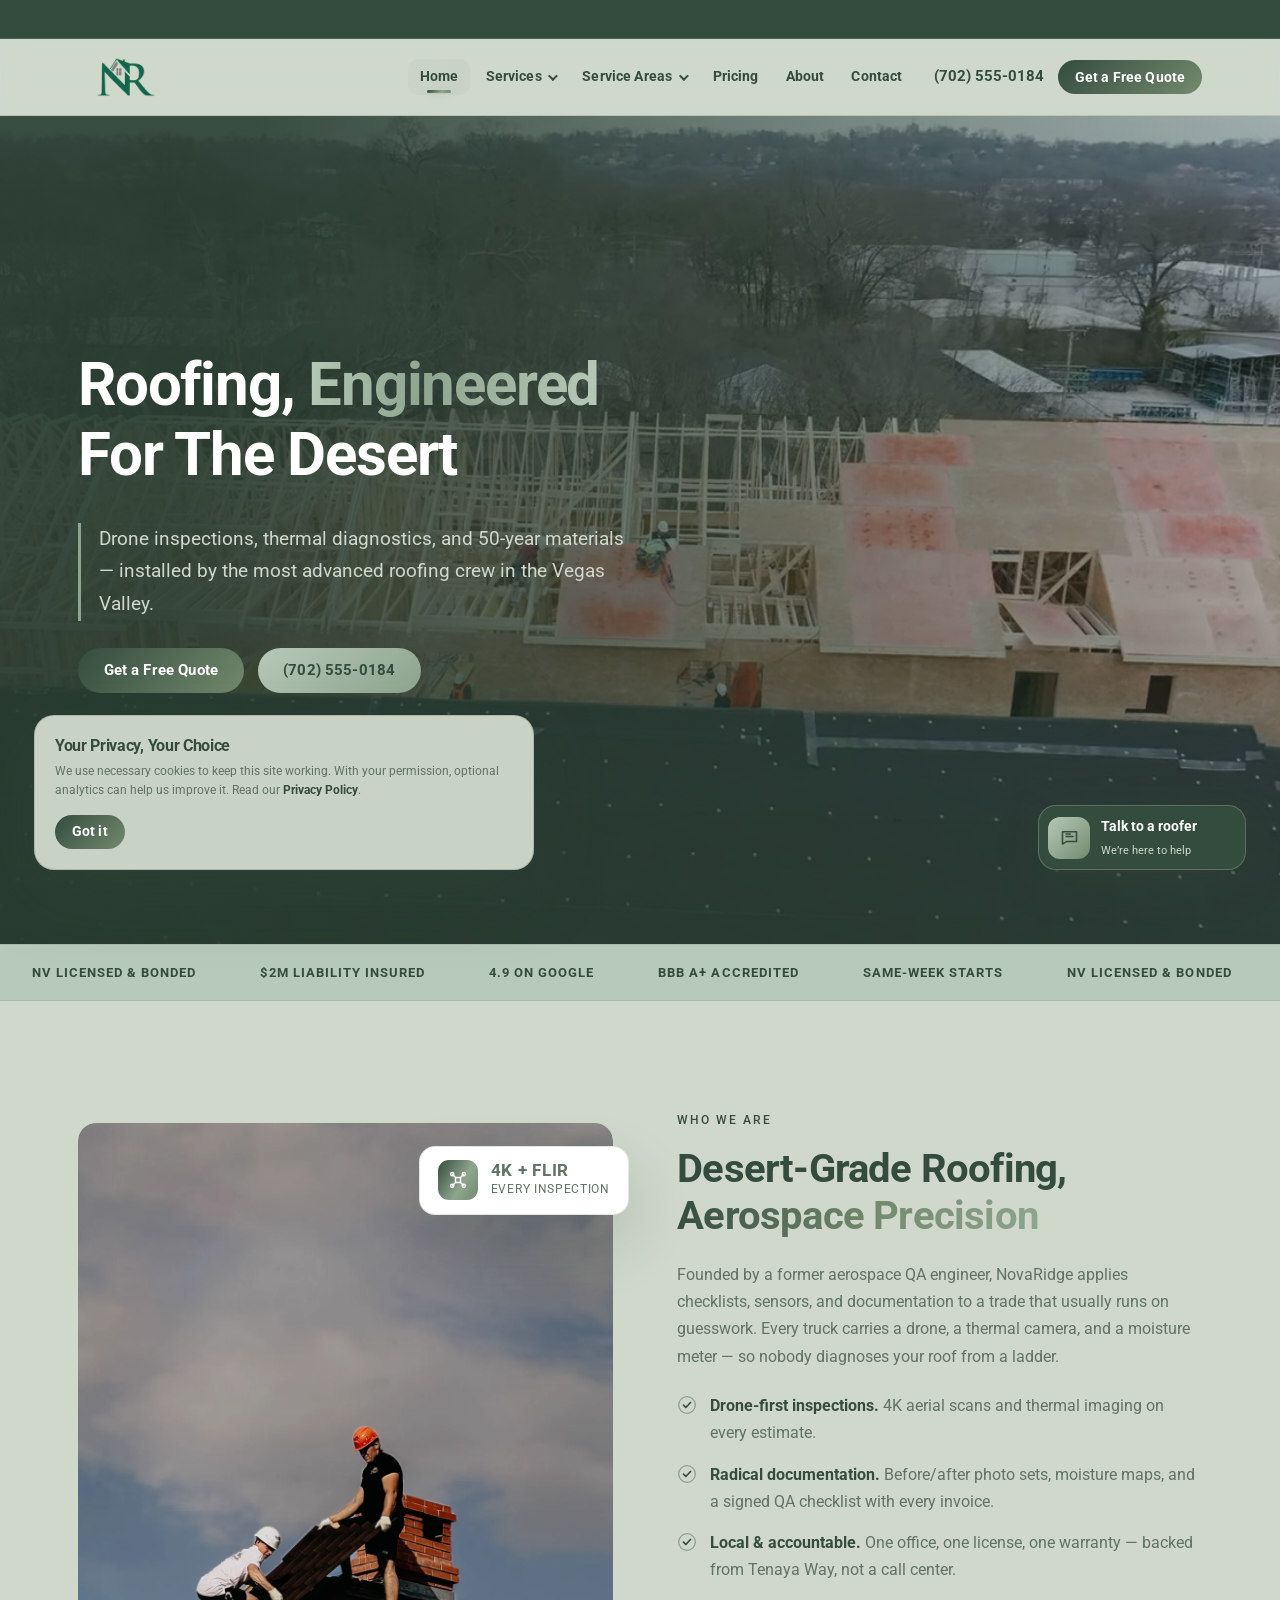
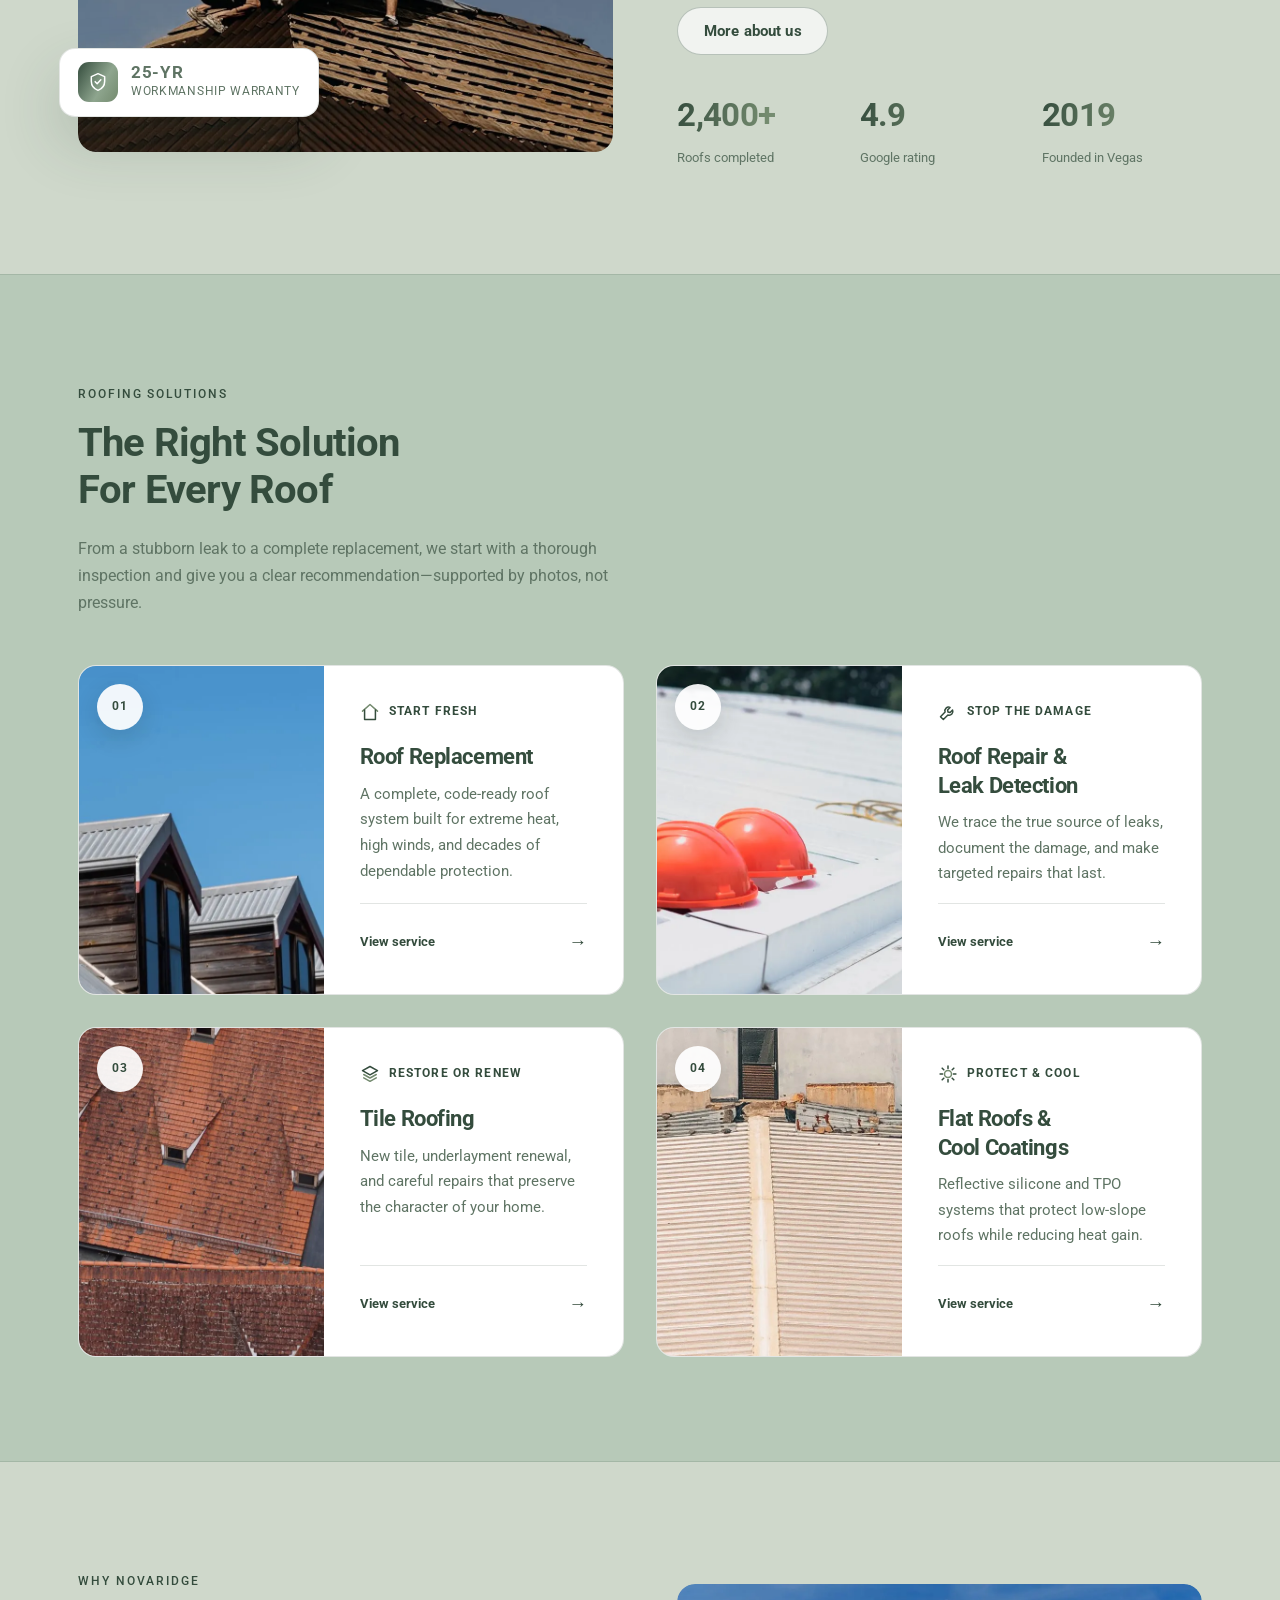
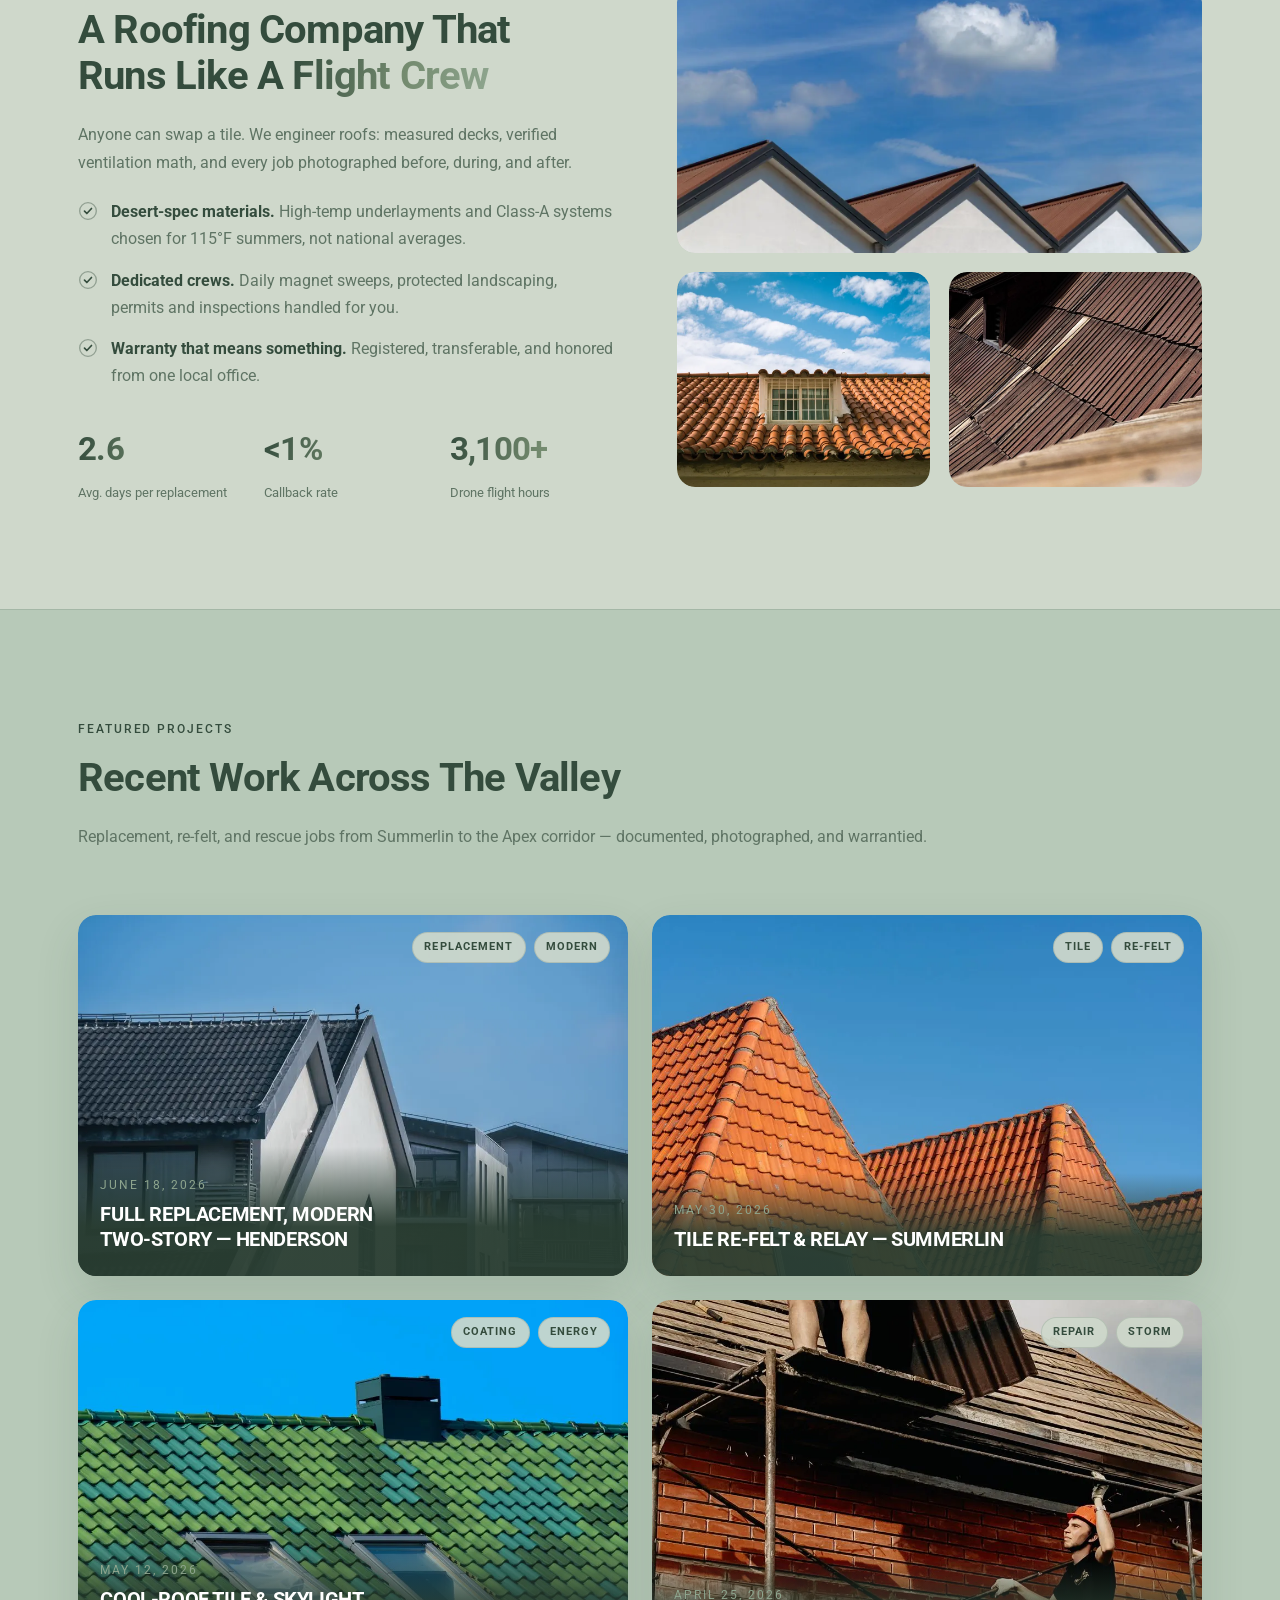
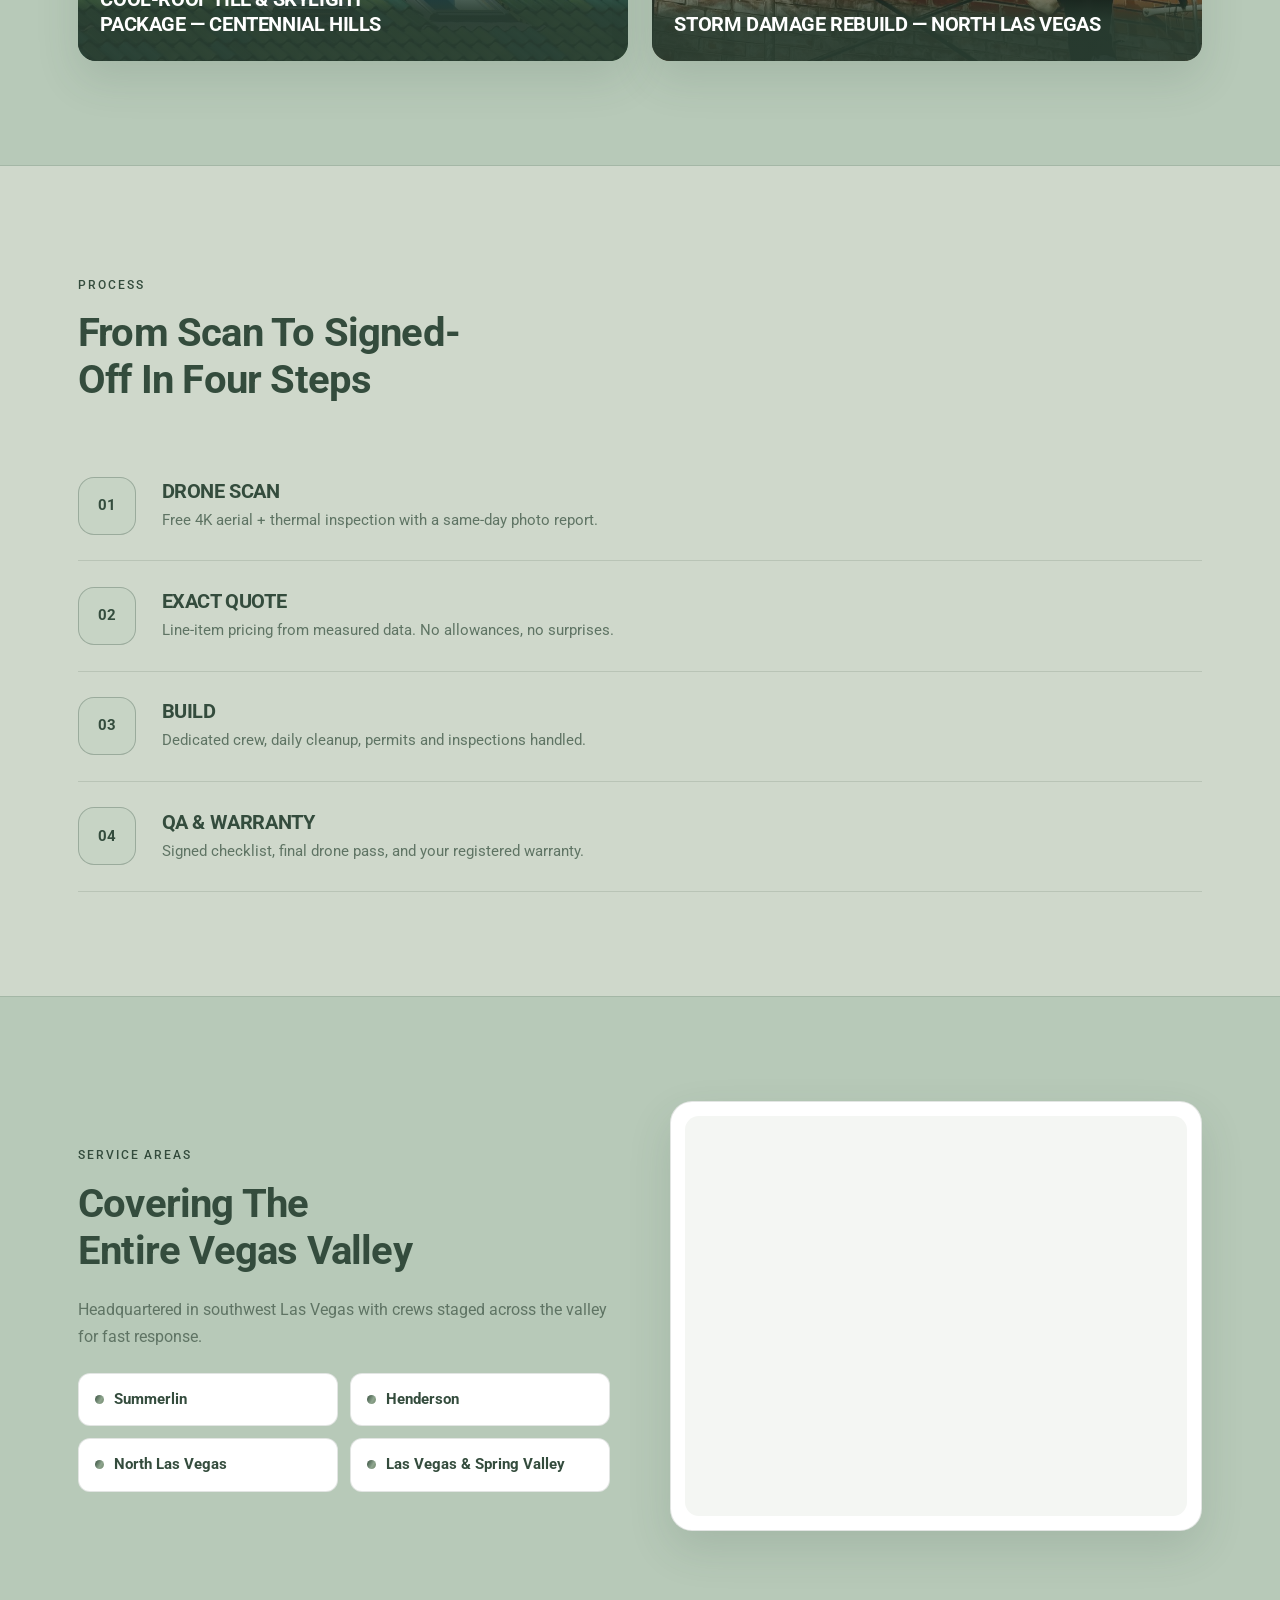
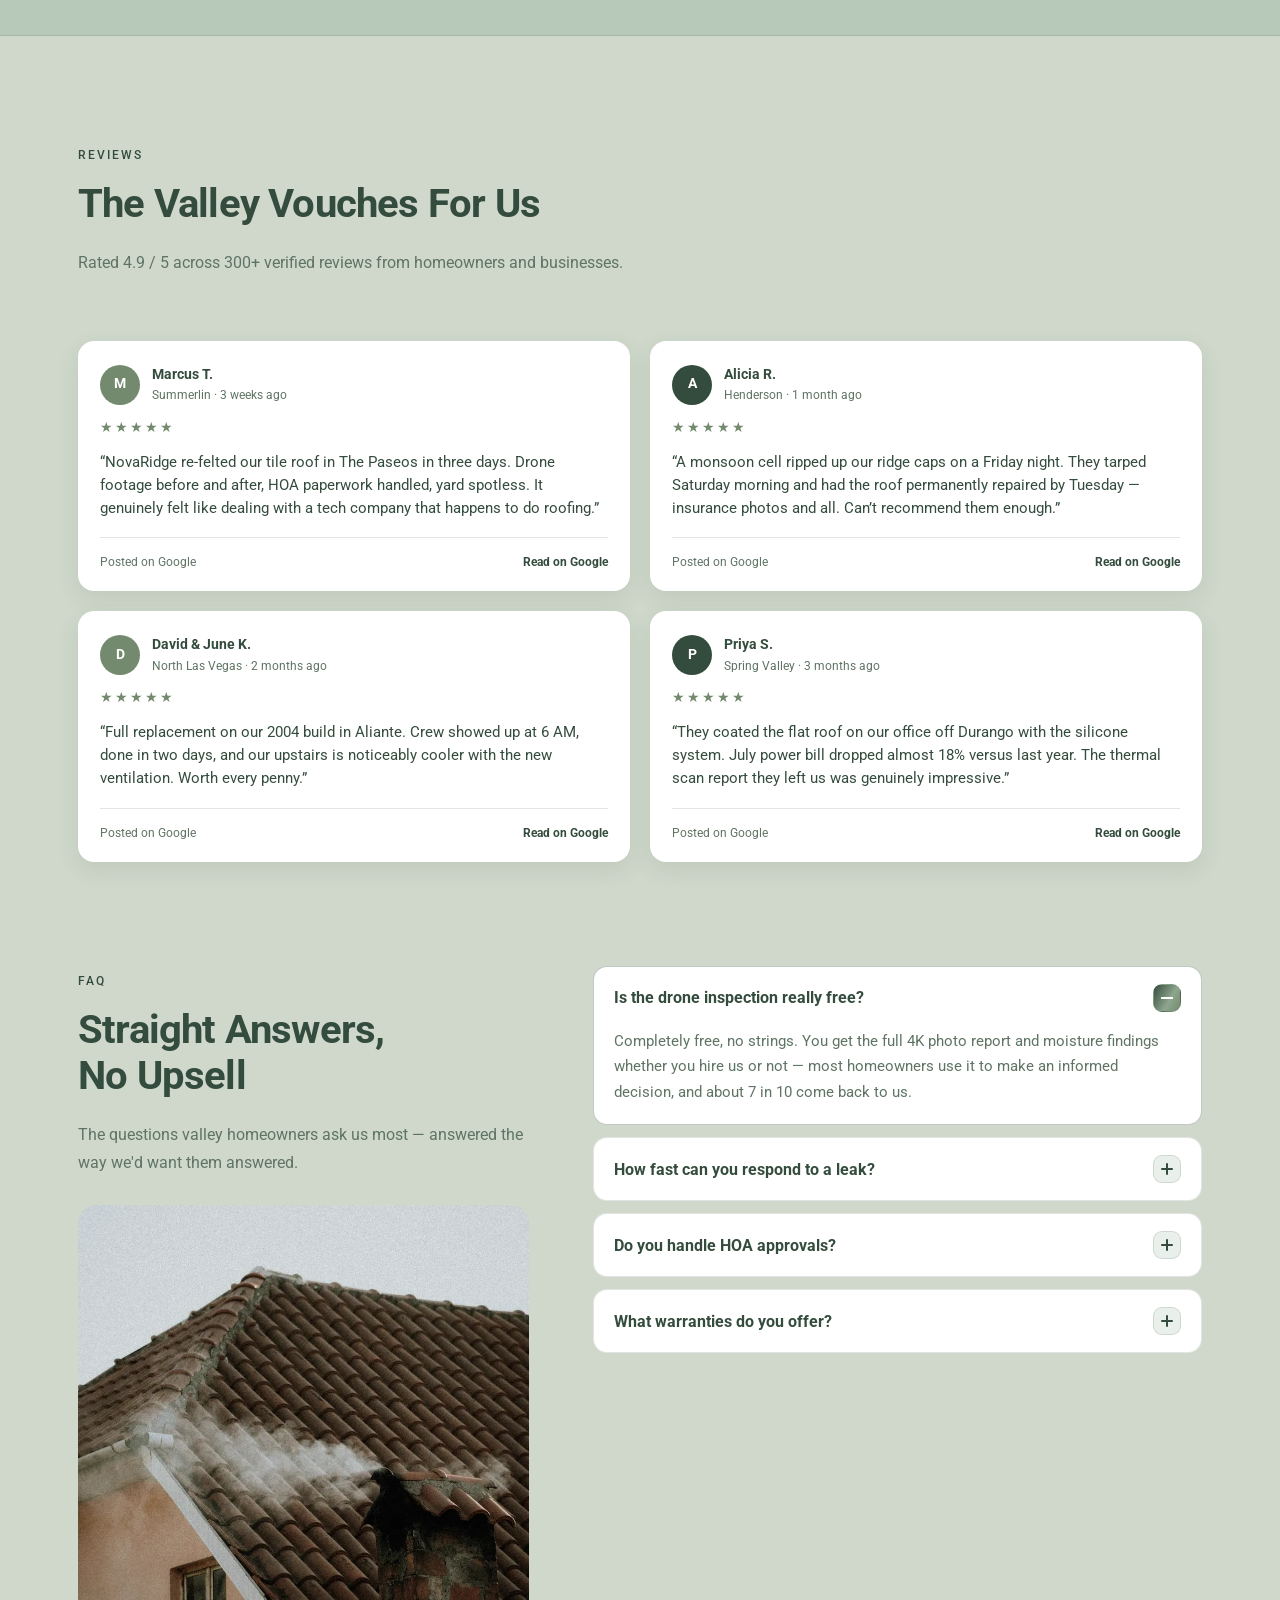
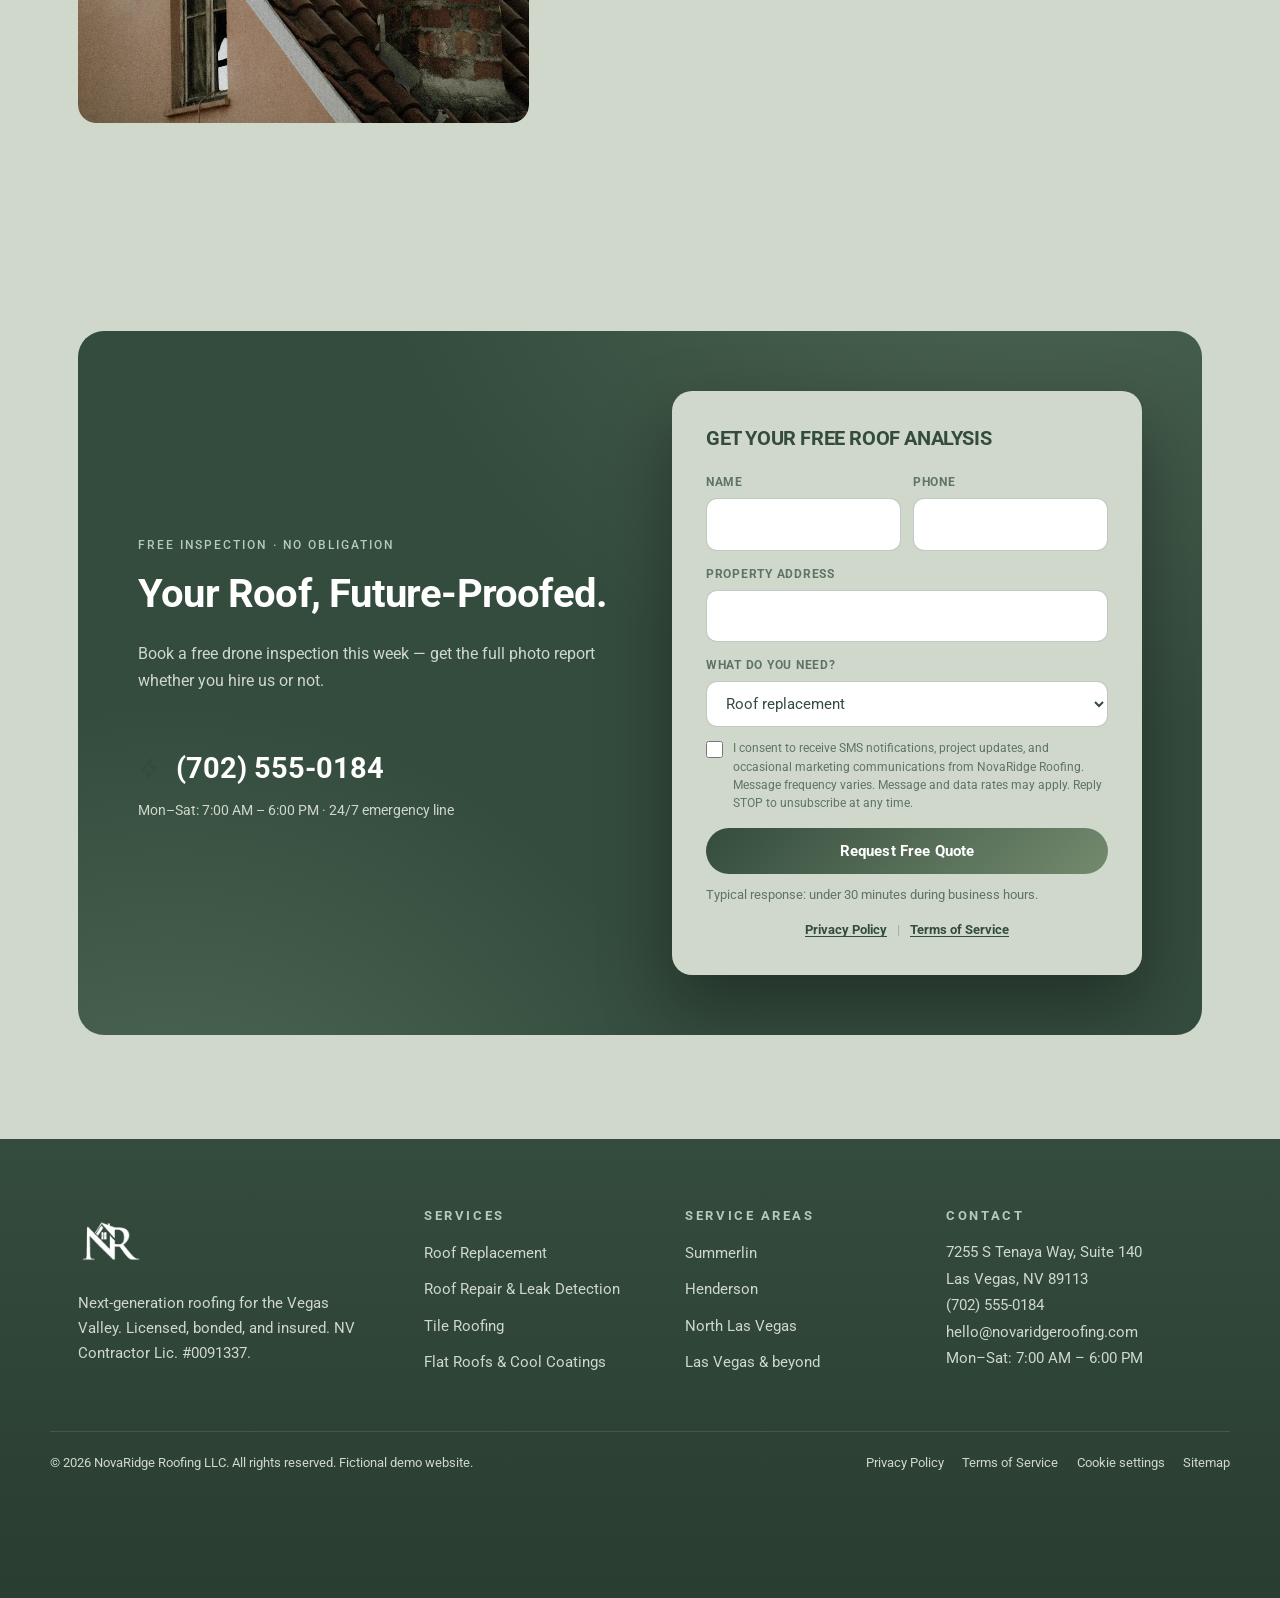
==== commit a26925fd: "update-site" ====
--- a/index.html
+++ b/index.html
@@ -148,7 +148,7 @@
 .trust-row{display:flex;gap:clamp(36px,5vw,76px);align-items:center;padding:0 clamp(18px,2.5vw,38px);flex:none}
 .trust-item{display:flex;align-items:center;font:600 .8rem/1.2 var(--font-display);letter-spacing:.08em;text-transform:uppercase;color:#344C3D;white-space:nowrap}
 .stars{color:#344C3D;letter-spacing:2px}
-@keyframes trust-marquee{to{transform:translateX(-50%)}}
+@keyframes trust-marquee{to{transform:translateX(-25%)}}
 @media(hover:hover){.trust:hover .trust-track{animation-play-state:paused}}
 @media(prefers-reduced-motion:reduce){.trust{overflow-x:auto}.trust-track{animation:none}.trust-row[aria-hidden=true]{display:none}}
 
@@ -502,6 +502,18 @@
       <span class="trust-item">4.9 on Google</span>
       <span class="trust-item">BBB A+ Accredited</span>
       <span class="trust-item">Same-Week Starts</span>
+    </div><div class="trust-row" aria-hidden="true">
+      <span class="trust-item">NV Licensed &amp; Bonded</span>
+      <span class="trust-item">$2M Liability Insured</span>
+      <span class="trust-item">4.9 on Google</span>
+      <span class="trust-item">BBB A+ Accredited</span>
+      <span class="trust-item">Same-Week Starts</span>
+    </div><div class="trust-row" aria-hidden="true">
+      <span class="trust-item">NV Licensed &amp; Bonded</span>
+      <span class="trust-item">$2M Liability Insured</span>
+      <span class="trust-item">4.9 on Google</span>
+      <span class="trust-item">BBB A+ Accredited</span>
+      <span class="trust-item">Same-Week Starts</span>
     </div>
   </div>
 </div>
@@ -851,4 +863,4 @@
 })();
 </script>
 </body>
-</html>
+</html>
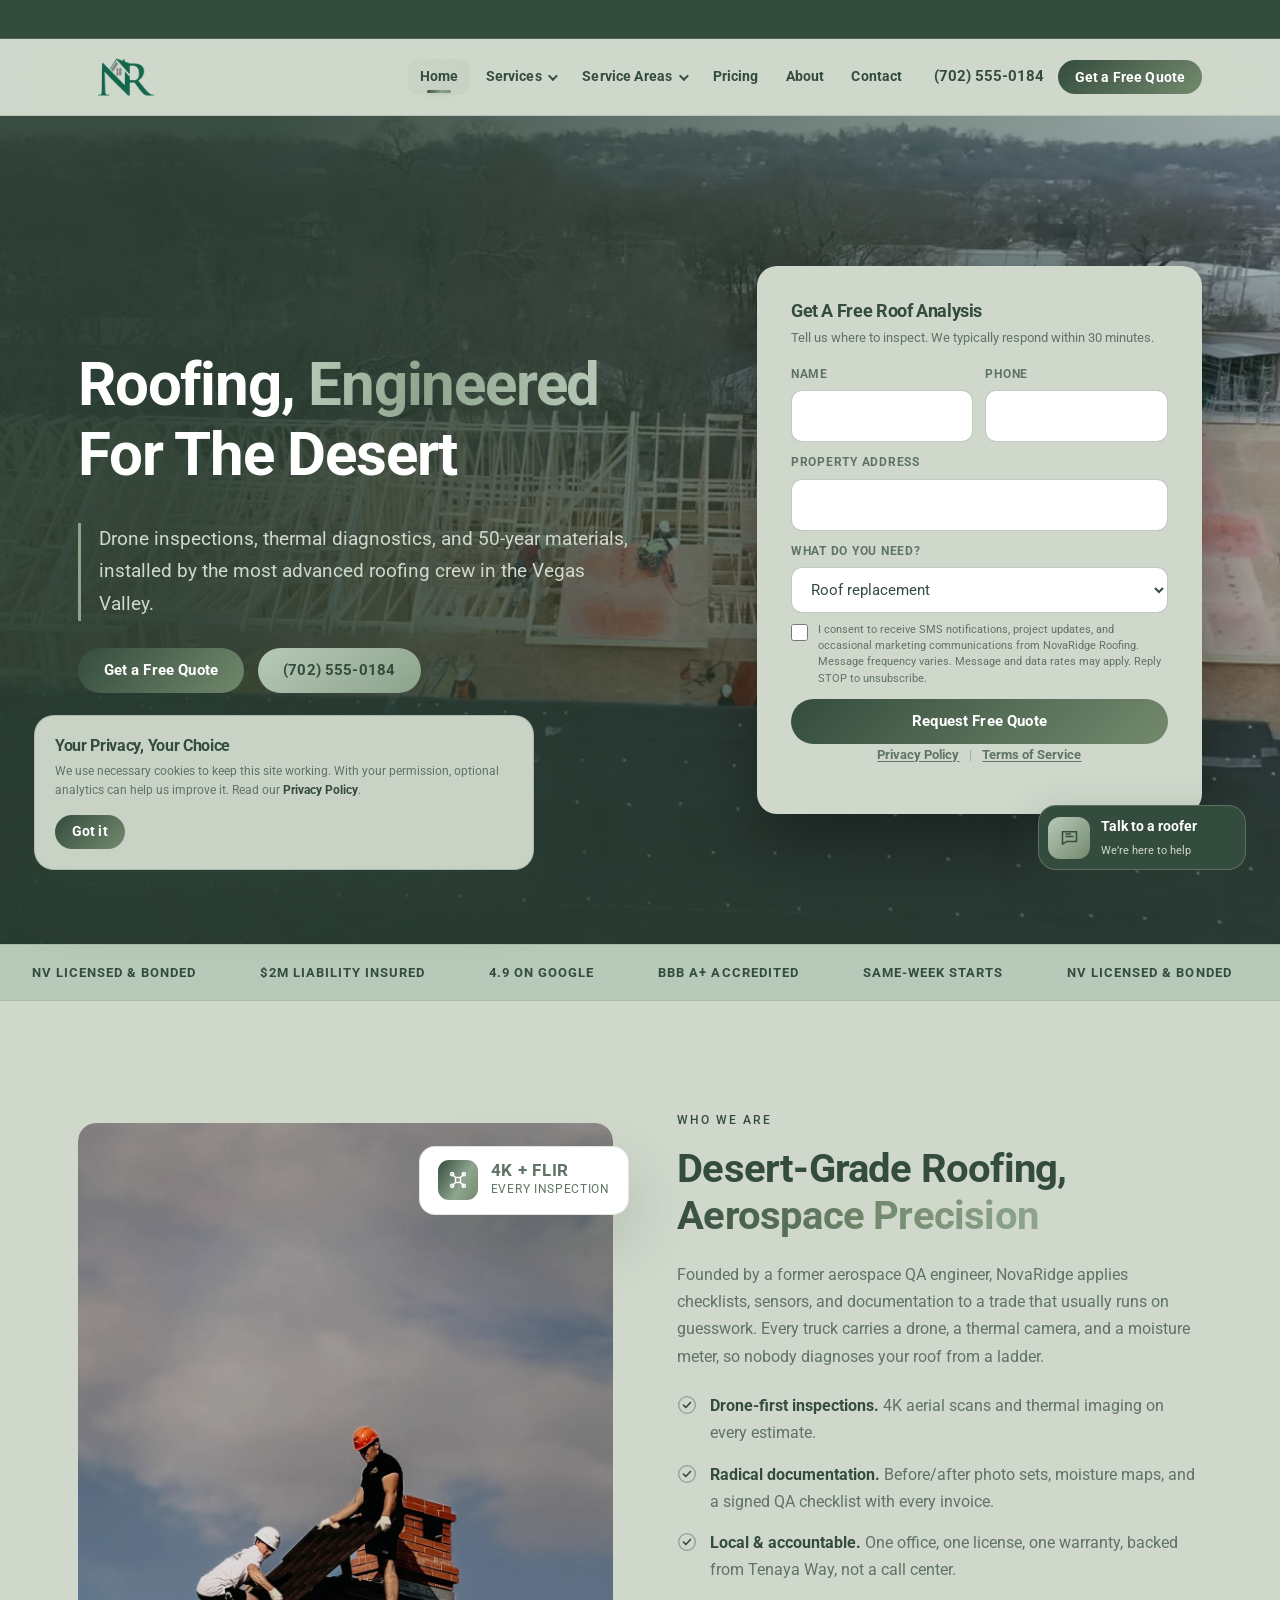
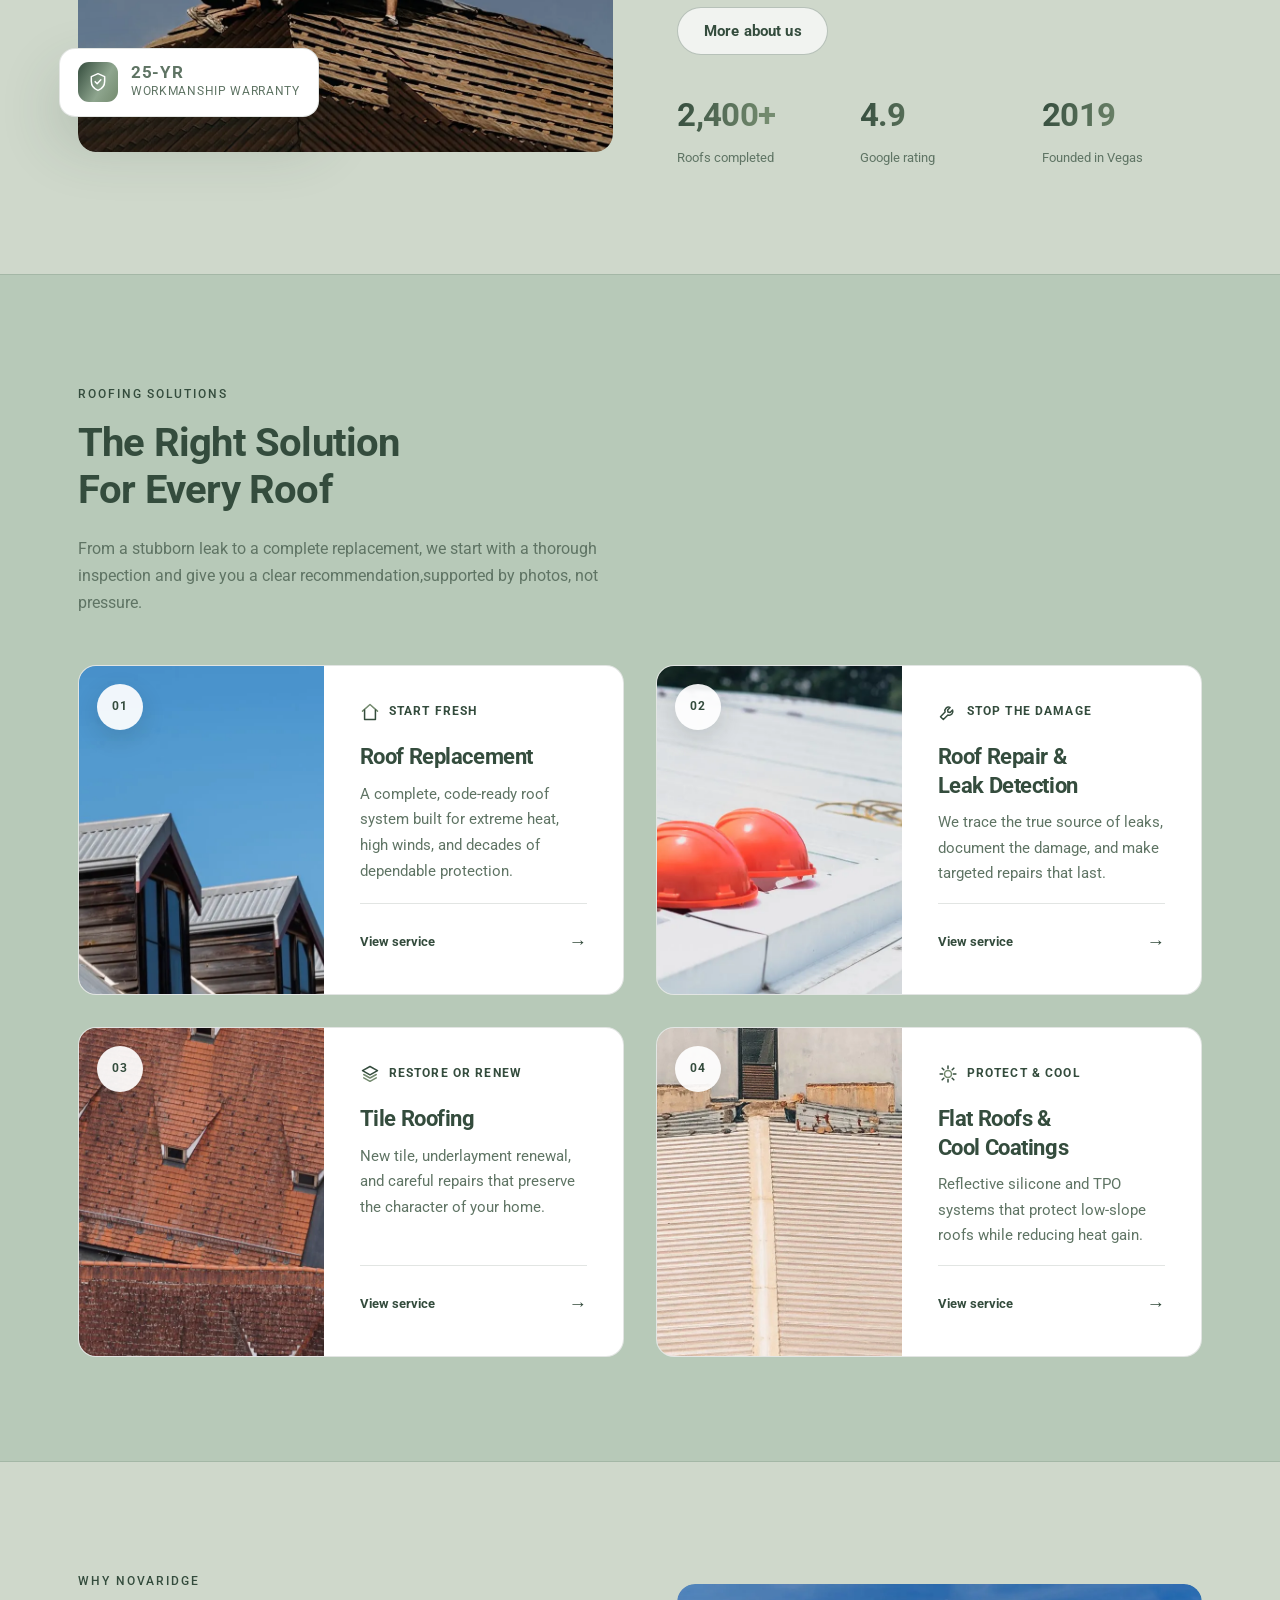
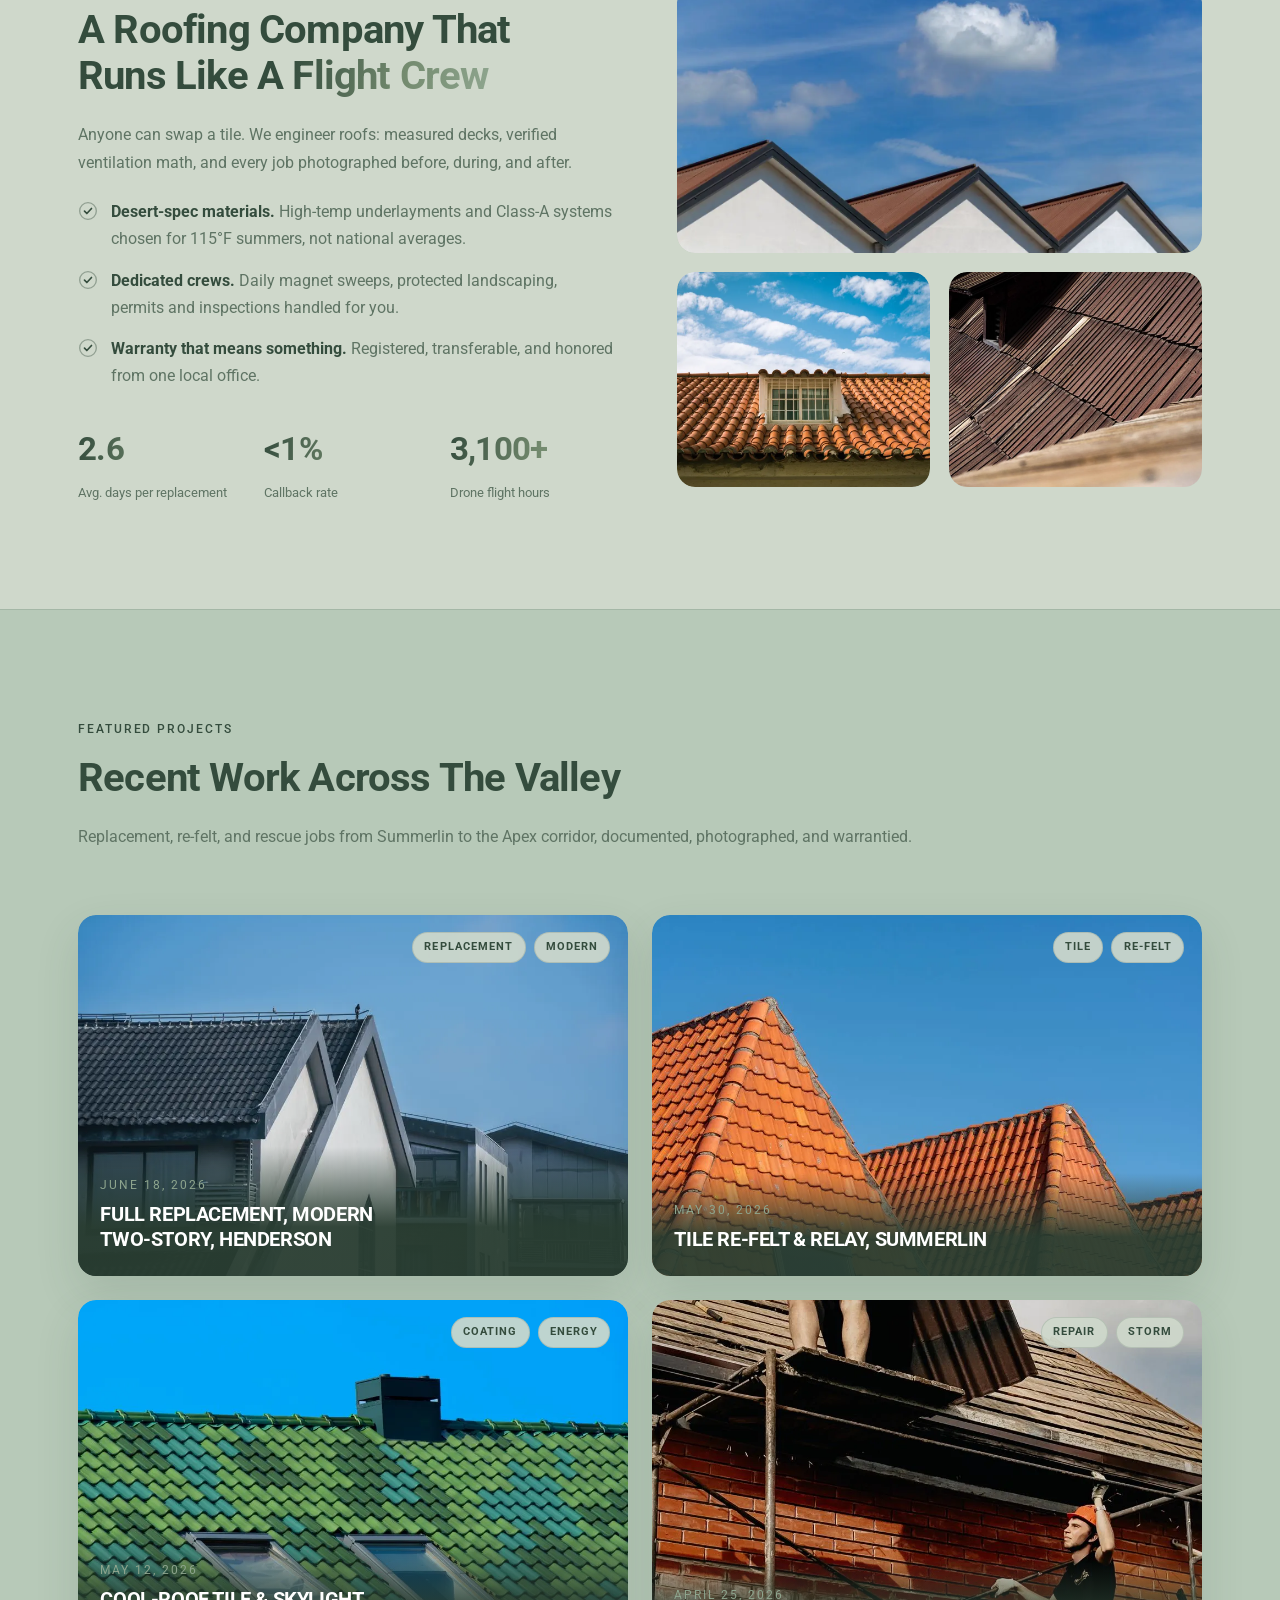
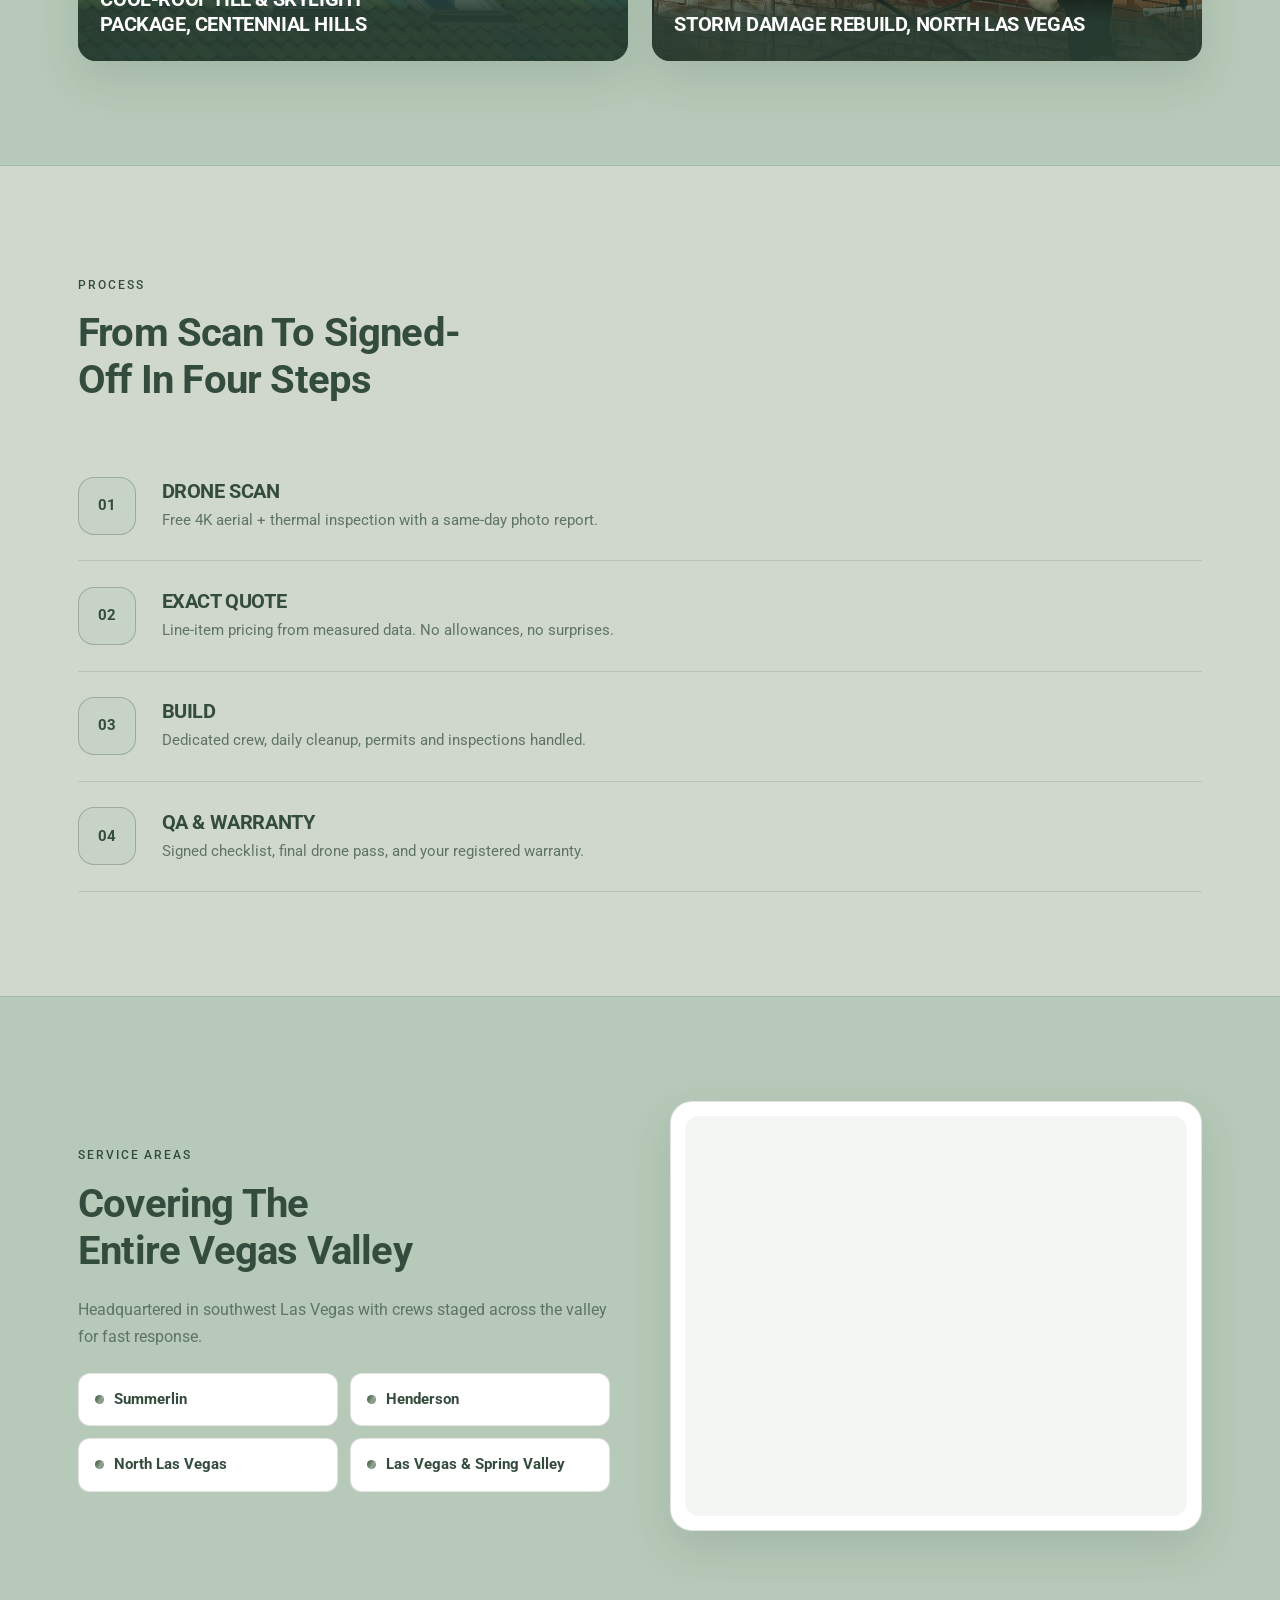
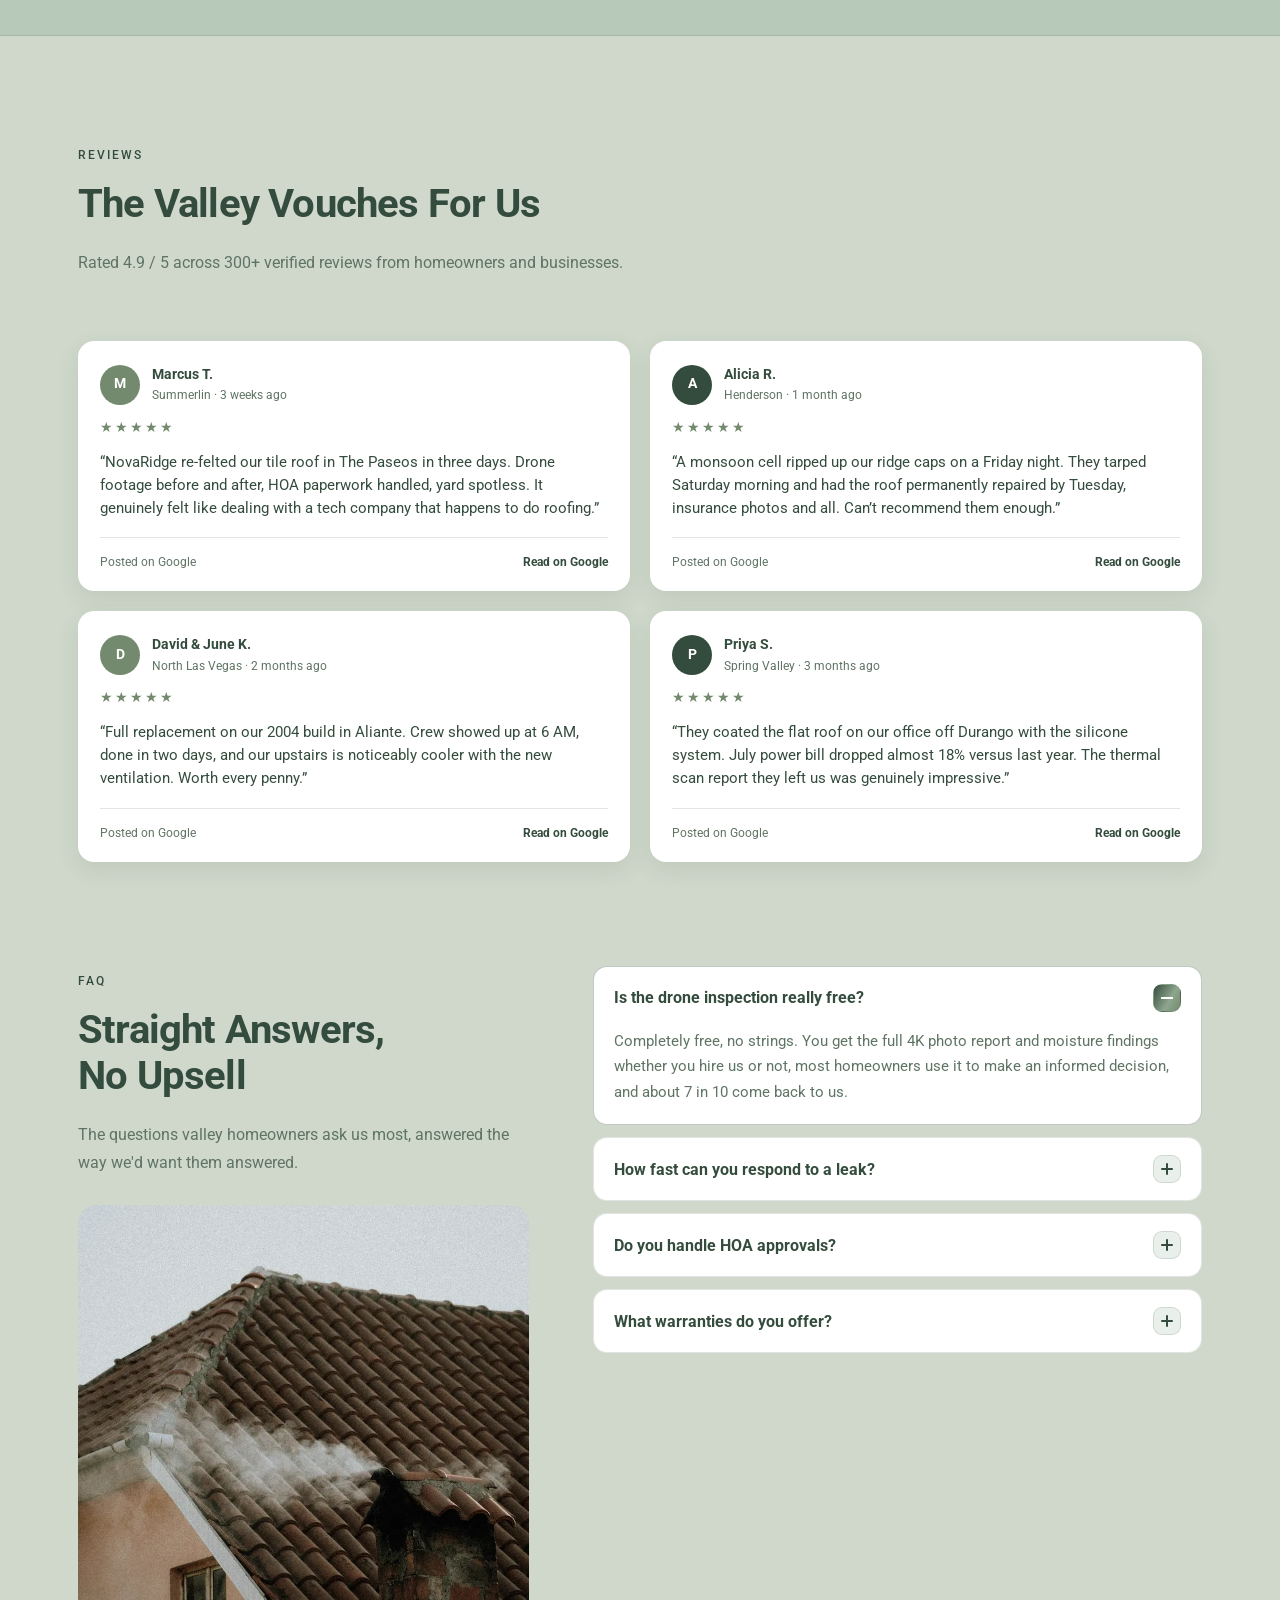
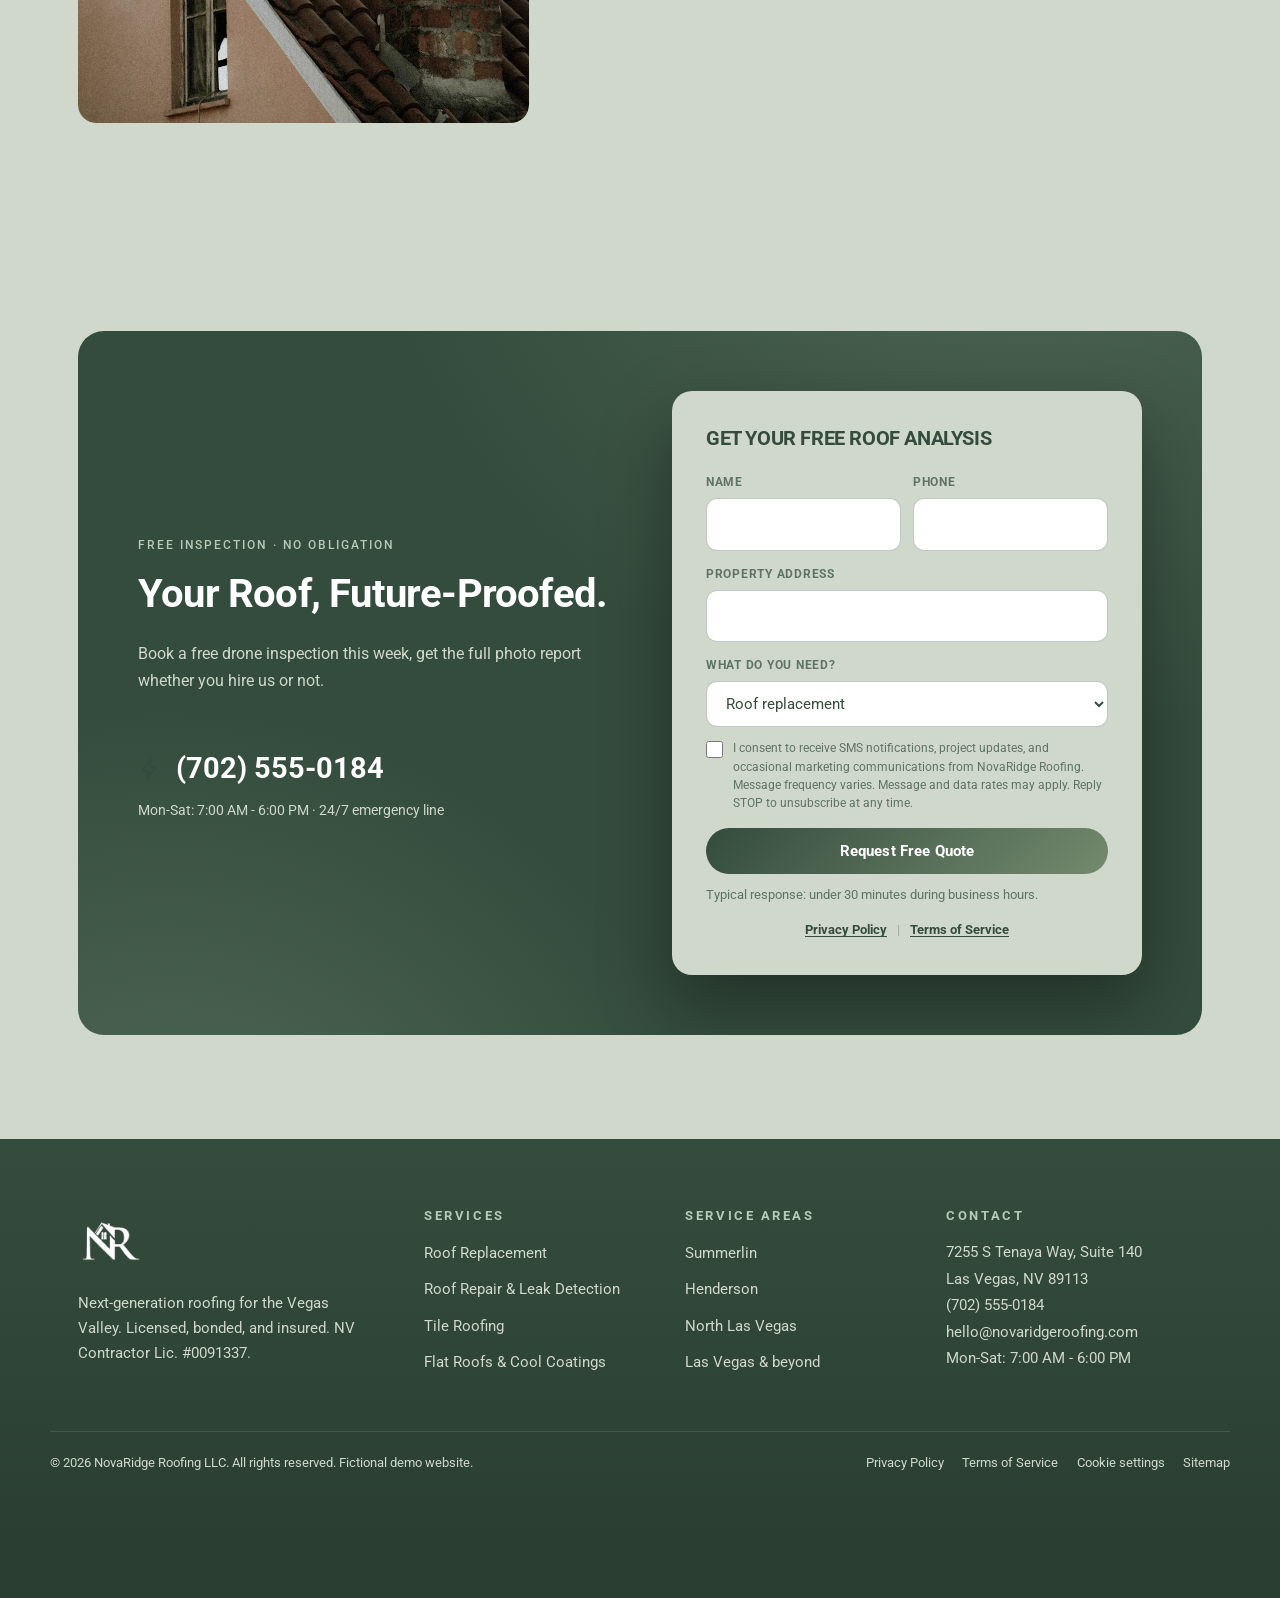
==== commit cfc9f504: "update-site" ====
--- a/index.html
+++ b/index.html
@@ -3,16 +3,16 @@
 <head>
 <meta charset="utf-8">
 <meta name="viewport" content="width=device-width, initial-scale=1">
-<title>NovaRidge Roofing | Las Vegas Roofing Company — Repair, Replacement & Tile</title>
-<meta name="description" content="Las Vegas roofing done right: drone inspections, roof replacement, tile re-felts, leak repair, and cool-roof coatings. Licensed & insured. Free quotes — (702) 555-0184.">
+<title>NovaRidge Roofing | Las Vegas Roofing Company, Repair, Replacement & Tile</title>
+<meta name="description" content="Las Vegas roofing done right: drone inspections, roof replacement, tile re-felts, leak repair, and cool-roof coatings. Licensed & insured. Free quotes, (702) 555-0184.">
 <link rel="canonical" href="https://philderev.github.io/roofing-template/">
 <meta name="theme-color" content="#CFD8CB">
 <link rel="icon" href="assets/img/nrr-2.png" type="image/png">
 <link rel="apple-touch-icon" href="assets/img/nrr.png">
 <meta property="og:type" content="website">
 <meta property="og:site_name" content="NovaRidge Roofing">
-<meta property="og:title" content="NovaRidge Roofing | Las Vegas Roofing Company — Repair, Replacement & Tile">
-<meta property="og:description" content="Las Vegas roofing done right: drone inspections, roof replacement, tile re-felts, leak repair, and cool-roof coatings. Licensed & insured. Free quotes — (702) 555-0184.">
+<meta property="og:title" content="NovaRidge Roofing | Las Vegas Roofing Company, Repair, Replacement & Tile">
+<meta property="og:description" content="Las Vegas roofing done right: drone inspections, roof replacement, tile re-felts, leak repair, and cool-roof coatings. Licensed & insured. Free quotes, (702) 555-0184.">
 <meta property="og:url" content="https://philderev.github.io/roofing-template/">
 <meta property="og:image" content="https://philderev.github.io/roofing-template/assets/img/nrr.png">
 <meta property="og:image:secure_url" content="https://philderev.github.io/roofing-template/assets/img/nrr.png">
@@ -22,7 +22,7 @@
 <meta property="og:image:alt" content="NovaRidge Roofing logo">
 <meta name="twitter:card" content="summary">
 <link rel="preload" href="assets/fonts/roboto-400.ttf" as="font" type="font/ttf" crossorigin>
-<link rel="preload" as="image" href="assets/video/poster.jpg" fetchpriority="high"><style>/* NOVARIDGE ROOFING — design system
+<link rel="preload" as="image" href="assets/video/poster.jpg" fetchpriority="high"><style>/* NOVARIDGE ROOFING , design system
    Palette: Sage Hint · Mint · Sage · Moss · Evergreen */
 @font-face{font-family:"Roboto";src:url("assets/fonts/roboto-400.ttf") format("truetype");font-style:normal;font-weight:400;font-display:swap}
 @font-face{font-family:"Roboto";src:url("assets/fonts/roboto-500.ttf") format("truetype");font-style:normal;font-weight:500;font-display:swap}
@@ -126,6 +126,14 @@
 .hero-media video,.hero-media img{width:100%;height:100%;object-fit:cover}
 .hero-media::after{content:"";position:absolute;inset:0;background:linear-gradient(100deg,rgba(41,61,49,.92) 18%,rgba(41,61,49,.66) 52%,rgba(41,61,49,.3)),linear-gradient(0deg,rgba(41,61,49,.55),transparent 40%)}
 .hero-inner{max-width:760px;color:#fff}
+.hero-layout,.sub-hero-layout{display:grid;grid-template-columns:minmax(0,1.15fr) minmax(340px,.85fr);gap:clamp(32px,6vw,80px);align-items:center}
+.sub-hero-layout{align-items:start}
+.hero-form{padding:clamp(20px,2.5vw,28px);max-width:480px;justify-self:end;width:100%}
+.hero-form h2{font-size:1.15rem;margin-bottom:.3em;color:var(--ink)}
+.hero-form>p{font-size:.82rem;color:var(--muted);margin:0 0 14px}
+.hero-form .f-field{margin-bottom:9px}
+.hero-form .sms-consent{font-size:.67rem;margin-bottom:12px}
+.hero-form .btn{width:100%}
 .hero-status{display:inline-flex;align-items:center;gap:.6rem;font-size:.8rem;font-weight:600;letter-spacing:.16em;text-transform:uppercase;color:#B7C9B8;margin-bottom:1.5rem}
 .pulse{position:relative;width:9px;height:9px;border-radius:50%;background:#B7C9B8}
 .pulse::after{content:"";position:absolute;inset:-2px;border-radius:50%;border:2px solid rgba(183,201,184,.55);animation:pulse 2s infinite}
@@ -411,7 +419,8 @@
   .head-cta .btn{display:none}
   .grid-3,.grid-2,.proj-grid{grid-template-columns:1fr}
   .service-card-grid{grid-template-columns:1fr}
-  .about-grid,.area-flex,.cta-card .inner,.faq-grid{grid-template-columns:1fr}
+  .about-grid,.area-flex,.cta-card .inner,.faq-grid,.hero-layout,.sub-hero-layout{grid-template-columns:1fr}
+  .hero-form{justify-self:start;max-width:620px}
   .chip-tr{right:.6rem}.chip-bl{left:-.4rem}
   .hero{min-height:78svh;padding:90px 0 70px}
 }
@@ -432,7 +441,7 @@
 </style>
 <noscript><style>.rv:not(.in){opacity:1;transform:none}</style></noscript>
 <script type="application/ld+json">{"@context":"https://schema.org","@type":"RoofingContractor","@id":"https://philderev.github.io/roofing-template/#org","name":"NovaRidge Roofing","legalName":"NovaRidge Roofing LLC","url":"https://philderev.github.io/roofing-template/","logo":"https://philderev.github.io/roofing-template/assets/img/nrr-2.png","image":"https://philderev.github.io/roofing-template/assets/img/nrr.png","telephone":"+1-702-555-0184","email":"hello@novaridgeroofing.com","priceRange":"$$","address":{"@type":"PostalAddress","streetAddress":"7255 S Tenaya Way, Suite 140","addressLocality":"Las Vegas","addressRegion":"NV","postalCode":"89113","addressCountry":"US"},"geo":{"@type":"GeoCoordinates","latitude":36.0563,"longitude":-115.2493},"openingHoursSpecification":[{"@type":"OpeningHoursSpecification","dayOfWeek":["Monday","Tuesday","Wednesday","Thursday","Friday","Saturday"],"opens":"07:00","closes":"18:00"}],"areaServed":[{"@type":"City","name":"Las Vegas"},{"@type":"City","name":"Summerlin"},{"@type":"City","name":"Henderson"},{"@type":"City","name":"North Las Vegas"},{"@type":"City","name":"Spring Valley"},{"@type":"City","name":"Enterprise"},{"@type":"City","name":"Paradise"}],"sameAs":[]}</script>
-<script type="application/ld+json">{"@context":"https://schema.org","@type":"FAQPage","mainEntity":[{"@type":"Question","name":"Is the drone inspection really free?","acceptedAnswer":{"@type":"Answer","text":"Completely free, no strings. You get the full 4K photo report and moisture findings whether you hire us or not — most homeowners use it to make an informed decision, and about 7 in 10 come back to us."}},{"@type":"Question","name":"How fast can you respond to a leak?","acceptedAnswer":{"@type":"Answer","text":"Emergency calls across Las Vegas, Henderson, North Las Vegas, and Summerlin are typically tarped the same day. Our 24/7 line — (702) 555-0184 — is answered by a person, not a voicemail."}},{"@type":"Question","name":"Do you handle HOA approvals?","acceptedAnswer":{"@type":"Answer","text":"Yes. We prepare the full architectural submittal — tile profile, color match, and scope of work — and we maintain a boneyard of discontinued tile so repairs blend invisibly."}},{"@type":"Question","name":"What warranties do you offer?","acceptedAnswer":{"@type":"Answer","text":"Manufacturer material warranties up to 50 years, and a NovaRidge workmanship warranty up to 25 years — registered digitally, transferable once, and backed by our Tenaya Way office."}}]}</script>
+<script type="application/ld+json">{"@context":"https://schema.org","@type":"FAQPage","mainEntity":[{"@type":"Question","name":"Is the drone inspection really free?","acceptedAnswer":{"@type":"Answer","text":"Completely free, no strings. You get the full 4K photo report and moisture findings whether you hire us or not, most homeowners use it to make an informed decision, and about 7 in 10 come back to us."}},{"@type":"Question","name":"How fast can you respond to a leak?","acceptedAnswer":{"@type":"Answer","text":"Emergency calls across Las Vegas, Henderson, North Las Vegas, and Summerlin are typically tarped the same day. Our 24/7 line, (702) 555-0184, is answered by a person, not a voicemail."}},{"@type":"Question","name":"Do you handle HOA approvals?","acceptedAnswer":{"@type":"Answer","text":"Yes. We prepare the full architectural submittal, tile profile, color match, and scope of work, and we maintain a boneyard of discontinued tile so repairs blend invisibly."}},{"@type":"Question","name":"What warranties do you offer?","acceptedAnswer":{"@type":"Answer","text":"Manufacturer material warranties up to 50 years, and a NovaRidge workmanship warranty up to 25 years, registered digitally, transferable once, and backed by our Tenaya Way office."}}]}</script>
 <!-- GA4: paste gtag.js snippet here (G-XXXXXXXXXX) -->
 <!-- GTM: paste container snippet here (GTM-XXXXXXX) -->
 <!-- GHL: paste location tracking code here -->
@@ -447,7 +456,7 @@
 </aside>
 <header class="site-head">
   <div class="wrap nav-bar">
-    <a class="brand" href="./" aria-label="NovaRidge Roofing — home"><img class="brand-logo" src="./assets/img/nrr-2.png" width="3231" height="2550" alt="NovaRidge Roofing"></a>
+    <a class="brand" href="./" aria-label="NovaRidge Roofing, home"><img class="brand-logo" src="./assets/img/nrr-2.png" width="3231" height="2550" alt="NovaRidge Roofing"></a>
     <button class="nav-toggle" aria-label="Menu" aria-expanded="false" aria-controls="mainnav"><span></span><span></span><span></span></button>
     <nav class="main" id="mainnav" aria-label="Main">
       <ul>
@@ -476,15 +485,29 @@
     <video id="heroVid" data-base="assets/video/hero" autoplay muted loop playsinline preload="none" poster="assets/video/poster.jpg" width="1280" height="720" aria-hidden="true" tabindex="-1"></video>
   </div>
 
-  <div class="wrap">
+  <div class="wrap hero-layout">
     <div class="hero-inner">
       <h1>Roofing, <span class="grad-text">engineered</span> for the desert</h1>
-      <p class="lede">Drone inspections, thermal diagnostics, and 50-year materials — installed by the most advanced roofing crew in the Vegas Valley.</p>
+      <p class="lede">Drone inspections, thermal diagnostics, and 50-year materials, installed by the most advanced roofing crew in the Vegas Valley.</p>
       <div class="hero-ctas">
         <a class="btn btn-primary" href="contact/">Get a Free Quote</a>
         <a class="btn btn-yellow" href="tel:+17025550184">(702) 555-0184</a>
       </div>
     </div>
+    
+<form class="lead-form hero-form" id="home-hero-form" data-ty="thank-you/">
+  <h2>Get a free roof analysis</h2>
+  <p>Tell us where to inspect. We typically respond within 30 minutes.</p>
+  <div class="f-row">
+    <div class="f-field"><label for="home-hero-form-name">Name</label><input id="home-hero-form-name" name="name" autocomplete="name" required></div>
+    <div class="f-field"><label for="home-hero-form-phone">Phone</label><input id="home-hero-form-phone" name="phone" type="tel" autocomplete="tel" required></div>
+  </div>
+  <div class="f-field"><label for="home-hero-form-addr">Property address</label><input id="home-hero-form-addr" name="address" autocomplete="street-address"></div>
+  <div class="f-field"><label for="home-hero-form-svc">What do you need?</label><select id="home-hero-form-svc" name="service"><option>Roof replacement</option><option>Roof repair / leak</option><option>Tile re-felt</option><option>Flat roof / coating</option><option>Not sure, inspect it</option></select></div>
+  <label class="sms-consent"><input type="checkbox" name="sms_consent" value="yes"><span>I consent to receive SMS notifications, project updates, and occasional marketing communications from NovaRidge Roofing. Message frequency varies. Message and data rates may apply. Reply STOP to unsubscribe.</span></label>
+  <button class="btn btn-primary" type="submit">Request Free Quote</button>
+  <p class="form-legal"><a href="privacy/">Privacy Policy</a><span aria-hidden="true">|</span><a href="terms/">Terms of Service</a></p>
+</form>
   </div>
 </section>
 
@@ -534,11 +557,11 @@
     <div class="rv">
       <p class="kicker" id="about-h">Who we are</p>
       <h2>Desert-grade roofing, <span class="grad-text">aerospace precision</span></h2>
-      <p class="muted">Founded by a former aerospace QA engineer, NovaRidge applies checklists, sensors, and documentation to a trade that usually runs on guesswork. Every truck carries a drone, a thermal camera, and a moisture meter — so nobody diagnoses your roof from a ladder.</p>
+      <p class="muted">Founded by a former aerospace QA engineer, NovaRidge applies checklists, sensors, and documentation to a trade that usually runs on guesswork. Every truck carries a drone, a thermal camera, and a moisture meter, so nobody diagnoses your roof from a ladder.</p>
       <ul class="checklist">
         <li><svg width="20" height="20" viewBox="0 0 24 24" fill="none" aria-hidden="true"><circle cx="12" cy="12" r="10" stroke="rgba(52,76,61,.4)" stroke-width="1.6"/><path d="m7.8 12.2 2.8 2.8 5.6-6" stroke="#344C3D" stroke-width="2" stroke-linecap="round" stroke-linejoin="round"/></svg><span><b>Drone-first inspections.</b> 4K aerial scans and thermal imaging on every estimate.</span></li>
         <li><svg width="20" height="20" viewBox="0 0 24 24" fill="none" aria-hidden="true"><circle cx="12" cy="12" r="10" stroke="rgba(52,76,61,.4)" stroke-width="1.6"/><path d="m7.8 12.2 2.8 2.8 5.6-6" stroke="#344C3D" stroke-width="2" stroke-linecap="round" stroke-linejoin="round"/></svg><span><b>Radical documentation.</b> Before/after photo sets, moisture maps, and a signed QA checklist with every invoice.</span></li>
-        <li><svg width="20" height="20" viewBox="0 0 24 24" fill="none" aria-hidden="true"><circle cx="12" cy="12" r="10" stroke="rgba(52,76,61,.4)" stroke-width="1.6"/><path d="m7.8 12.2 2.8 2.8 5.6-6" stroke="#344C3D" stroke-width="2" stroke-linecap="round" stroke-linejoin="round"/></svg><span><b>Local &amp; accountable.</b> One office, one license, one warranty — backed from Tenaya Way, not a call center.</span></li>
+        <li><svg width="20" height="20" viewBox="0 0 24 24" fill="none" aria-hidden="true"><circle cx="12" cy="12" r="10" stroke="rgba(52,76,61,.4)" stroke-width="1.6"/><path d="m7.8 12.2 2.8 2.8 5.6-6" stroke="#344C3D" stroke-width="2" stroke-linecap="round" stroke-linejoin="round"/></svg><span><b>Local &amp; accountable.</b> One office, one license, one warranty, backed from Tenaya Way, not a call center.</span></li>
       </ul>
       <a class="btn btn-ghost" href="about/" style="margin-top:1.6em">More about us</a>
       <div class="mini-stats">
@@ -556,7 +579,7 @@
       <div>
         <p class="kicker">Roofing solutions</p>
         <h2 id="svc-h">The right solution for every roof</h2>
-        <p class="muted">From a stubborn leak to a complete replacement, we start with a thorough inspection and give you a clear recommendation—supported by photos, not pressure.</p>
+        <p class="muted">From a stubborn leak to a complete replacement, we start with a thorough inspection and give you a clear recommendation,supported by photos, not pressure.</p>
       </div>
     </div>
     <div class="service-card-grid">
@@ -632,29 +655,29 @@
       <div>
         <p class="kicker">Featured projects</p>
         <h2 id="proj-h">Recent work across the valley</h2>
-        <p class="muted">Replacement, re-felt, and rescue jobs from Summerlin to the Apex corridor — documented, photographed, and warrantied.</p>
+        <p class="muted">Replacement, re-felt, and rescue jobs from Summerlin to the Apex corridor, documented, photographed, and warrantied.</p>
       </div>
     </div>
     <div class="proj-grid">
       <a class="proj rv" href="services/roof-replacement/">
         <picture><source srcset="assets/img/proj-replace.webp" type="image/webp"><img src="assets/img/proj-replace.jpg" alt="New charcoal tile roof on a modern two-story home" width="1000" height="660" loading="lazy" decoding="async"></picture>
         <div class="proj-tags" aria-hidden="true"><span>Replacement</span><span>Modern</span></div>
-        <div class="proj-info"><time datetime="2026-06-18">June 18, 2026</time><h3>Full replacement, modern two-story — Henderson</h3></div>
+        <div class="proj-info"><time datetime="2026-06-18">June 18, 2026</time><h3>Full replacement, modern two-story, Henderson</h3></div>
       </a>
       <a class="proj rv" href="services/tile-roofing/">
         <picture><source srcset="assets/img/proj-tile.webp" type="image/webp"><img src="assets/img/proj-tile.jpg" alt="Rows of orange concrete tile on steep gables after a re-felt" width="1000" height="660" loading="lazy" decoding="async"></picture>
         <div class="proj-tags" aria-hidden="true"><span>Tile</span><span>Re-Felt</span></div>
-        <div class="proj-info"><time datetime="2026-05-30">May 30, 2026</time><h3>Tile re-felt & relay — Summerlin</h3></div>
+        <div class="proj-info"><time datetime="2026-05-30">May 30, 2026</time><h3>Tile re-felt & relay, Summerlin</h3></div>
       </a>
       <a class="proj rv" href="services/flat-roof-coatings/">
         <picture><source srcset="assets/img/proj-coating.webp" type="image/webp"><img src="assets/img/proj-coating.jpg" alt="Green tile roof with two new skylights" width="1000" height="660" loading="lazy" decoding="async"></picture>
         <div class="proj-tags" aria-hidden="true"><span>Coating</span><span>Energy</span></div>
-        <div class="proj-info"><time datetime="2026-05-12">May 12, 2026</time><h3>Cool-roof tile & skylight package — Centennial Hills</h3></div>
+        <div class="proj-info"><time datetime="2026-05-12">May 12, 2026</time><h3>Cool-roof tile & skylight package, Centennial Hills</h3></div>
       </a>
       <a class="proj rv" href="services/roof-repair/">
         <picture><source srcset="assets/img/proj-repair.webp" type="image/webp"><img src="assets/img/proj-repair.jpg" alt="Roofers on scaffolding rebuilding a storm-damaged roof edge" width="1000" height="660" loading="lazy" decoding="async"></picture>
         <div class="proj-tags" aria-hidden="true"><span>Repair</span><span>Storm</span></div>
-        <div class="proj-info"><time datetime="2026-04-25">April 25, 2026</time><h3>Storm damage rebuild — North Las Vegas</h3></div>
+        <div class="proj-info"><time datetime="2026-04-25">April 25, 2026</time><h3>Storm damage rebuild, North Las Vegas</h3></div>
       </a>
     </div>
   </div>
@@ -713,7 +736,7 @@
       <article class="review-card rv">
         <div class="reviewer"><div class="avatar" aria-hidden="true">A</div><div><b>Alicia R.</b><span>Henderson &middot; 1 month ago</span></div></div>
         <div class="stars" aria-label="5 out of 5 stars">&#9733;&#9733;&#9733;&#9733;&#9733;</div>
-        <p>&ldquo;A monsoon cell ripped up our ridge caps on a Friday night. They tarped Saturday morning and had the roof permanently repaired by Tuesday — insurance photos and all. Can’t recommend them enough.&rdquo;</p>
+        <p>&ldquo;A monsoon cell ripped up our ridge caps on a Friday night. They tarped Saturday morning and had the roof permanently repaired by Tuesday, insurance photos and all. Can’t recommend them enough.&rdquo;</p>
         <footer class="review-foot"><span>Posted on Google</span><a href="https://www.google.com/search?q=NovaRidge+Roofing+Las+Vegas+reviews" target="_blank" rel="noopener">Read on Google</a></footer>
       </article>
       <article class="review-card rv">
@@ -737,11 +760,11 @@
     <div class="rv">
       <p class="kicker" id="hfaq-h">FAQ</p>
       <h2>Straight answers, no upsell</h2>
-      <p class="muted" style="margin-bottom:1.8rem">The questions valley homeowners ask us most — answered the way we'd want them answered.</p>
+      <p class="muted" style="margin-bottom:1.8rem">The questions valley homeowners ask us most, answered the way we'd want them answered.</p>
       <div class="faq-media"><picture><source srcset="assets/img/faq.webp" type="image/webp"><img src="assets/img/faq.jpg" alt="Tile roof and brick chimney of a Las Vegas area home" width="900" height="1100" loading="lazy" decoding="async"></picture></div>
     </div>
     <div class="rv">
-      <details open><summary>Is the drone inspection really free?<span class="plus" aria-hidden="true"></span></summary><div class="faq-a">Completely free, no strings. You get the full 4K photo report and moisture findings whether you hire us or not — most homeowners use it to make an informed decision, and about 7 in 10 come back to us.</div></details><details><summary>How fast can you respond to a leak?<span class="plus" aria-hidden="true"></span></summary><div class="faq-a">Emergency calls across Las Vegas, Henderson, North Las Vegas, and Summerlin are typically tarped the same day. Our 24/7 line — (702) 555-0184 — is answered by a person, not a voicemail.</div></details><details><summary>Do you handle HOA approvals?<span class="plus" aria-hidden="true"></span></summary><div class="faq-a">Yes. We prepare the full architectural submittal — tile profile, color match, and scope of work — and we maintain a boneyard of discontinued tile so repairs blend invisibly.</div></details><details><summary>What warranties do you offer?<span class="plus" aria-hidden="true"></span></summary><div class="faq-a">Manufacturer material warranties up to 50 years, and a NovaRidge workmanship warranty up to 25 years — registered digitally, transferable once, and backed by our Tenaya Way office.</div></details>
+      <details open><summary>Is the drone inspection really free?<span class="plus" aria-hidden="true"></span></summary><div class="faq-a">Completely free, no strings. You get the full 4K photo report and moisture findings whether you hire us or not, most homeowners use it to make an informed decision, and about 7 in 10 come back to us.</div></details><details><summary>How fast can you respond to a leak?<span class="plus" aria-hidden="true"></span></summary><div class="faq-a">Emergency calls across Las Vegas, Henderson, North Las Vegas, and Summerlin are typically tarped the same day. Our 24/7 line, (702) 555-0184, is answered by a person, not a voicemail.</div></details><details><summary>Do you handle HOA approvals?<span class="plus" aria-hidden="true"></span></summary><div class="faq-a">Yes. We prepare the full architectural submittal, tile profile, color match, and scope of work, and we maintain a boneyard of discontinued tile so repairs blend invisibly.</div></details><details><summary>What warranties do you offer?<span class="plus" aria-hidden="true"></span></summary><div class="faq-a">Manufacturer material warranties up to 50 years, and a NovaRidge workmanship warranty up to 25 years, registered digitally, transferable once, and backed by our Tenaya Way office.</div></details>
     </div>
   </div>
 </section>
@@ -754,9 +777,9 @@
         <div>
           <p class="kicker">Free Inspection &middot; No Obligation</p>
           <h2>Your roof, future-proofed.</h2>
-          <p class="muted">Book a free drone inspection this week — get the full photo report whether you hire us or not.</p>
+          <p class="muted">Book a free drone inspection this week, get the full photo report whether you hire us or not.</p>
           <a class="big-phone" href="tel:+17025550184"><svg width="24" height="24" viewBox="0 0 24 24" fill="none" aria-hidden="true"><path d="M13 2 4 14h6l-1 8 9-12h-6l1-8Z" stroke="#344C3D" stroke-width="1.8" stroke-linejoin="round"/></svg> (702) 555-0184</a>
-          <p class="muted" style="font-size:.85rem;margin-top:6px">Mon–Sat: 7:00 AM – 6:00 PM &middot; 24/7 emergency line</p>
+          <p class="muted" style="font-size:.85rem;margin-top:6px">Mon-Sat: 7:00 AM - 6:00 PM &middot; 24/7 emergency line</p>
         </div>
         <form class="lead-form" id="leadform" data-ty="thank-you/">
           <!-- GHL form embed replaces this block in production -->
@@ -768,7 +791,7 @@
           <div class="f-field"><label for="lf-addr">Property address</label><input id="lf-addr" name="address" autocomplete="street-address"></div>
           <div class="f-field"><label for="lf-svc">What do you need?</label>
             <select id="lf-svc" name="service">
-              <option>Roof replacement</option><option>Roof repair / leak</option><option>Tile re-felt</option><option>Flat roof / coating</option><option>Not sure — inspect it</option>
+              <option>Roof replacement</option><option>Roof repair / leak</option><option>Tile re-felt</option><option>Flat roof / coating</option><option>Not sure, inspect it</option>
             </select>
           </div>
           <label class="sms-consent">
@@ -788,7 +811,7 @@
 <footer class="site-foot">
   <div class="wrap foot-grid">
     <div class="foot-about">
-      <a class="brand" href="./" aria-label="NovaRidge Roofing — home"><img class="brand-logo" src="./assets/img/nrr-2.png" width="3231" height="2550" alt="NovaRidge Roofing"></a>
+      <a class="brand" href="./" aria-label="NovaRidge Roofing, home"><img class="brand-logo" src="./assets/img/nrr-2.png" width="3231" height="2550" alt="NovaRidge Roofing"></a>
       <p style="margin-top:18px">Next-generation roofing for the Vegas Valley. Licensed, bonded, and insured. NV Contractor Lic. #0091337.</p>
     </div>
     <div>
@@ -804,7 +827,7 @@
       <h4>Contact</h4>
       <address>7255 S Tenaya Way, Suite 140<br>Las Vegas, NV 89113<br>
       <a href="tel:+17025550184">(702) 555-0184</a><br>
-      <a href="mailto:hello@novaridgeroofing.com">hello@novaridgeroofing.com</a><br>Mon–Sat: 7:00 AM – 6:00 PM</address>
+      <a href="mailto:hello@novaridgeroofing.com">hello@novaridgeroofing.com</a><br>Mon-Sat: 7:00 AM - 6:00 PM</address>
     </div>
   </div>
   <div class="wrap foot-bottom">
@@ -819,7 +842,7 @@
       <div><strong>Roof help, without the runaround</strong><span>Local team &middot; replies during business hours</span></div>
     </div>
     <div class="contact-pop-body">
-      <p>Questions, leaks, or quote requests — choose the easiest way to reach our crew.</p>
+      <p>Questions, leaks, or quote requests, choose the easiest way to reach our crew.</p>
       <div class="contact-actions">
         <a href="tel:+17025550184"><span class="contact-icon" aria-hidden="true"><svg viewBox="0 0 24 24"><path d="M7.2 3.5 10 8 8.3 9.8c1.1 2.4 3 4.3 5.4 5.4l1.8-1.7 4.5 2.8-.7 3.3c-.2.8-1 1.3-1.8 1.2C9.8 19.8 4.2 14.2 3.1 6.5 3 5.7 3.5 4.9 4.3 4.7l2.9-1.2Z"/></svg></span><span><b>Call the office</b><small>(702) 555-0184</small></span></a>
         <a href="sms:+17025550184"><span class="contact-icon" aria-hidden="true"><svg viewBox="0 0 24 24"><path d="M4 5.5h16v11H9l-5 3v-14Z"/><path d="M8 10.8h8M8 8h5"/></svg></span><span><b>Send a text</b><small>Great for photos of damage</small></span></a>
@@ -854,8 +877,7 @@
 if(v){var rm=matchMedia('(prefers-reduced-motion: reduce)').matches,sd=navigator.connection&&navigator.connection.saveData;
 if(!rm&&!sd){var load=function(){['webm','mp4'].forEach(function(f){var s=d.createElement('source');s.src=v.dataset.base+'.'+f;s.type='video/'+f;v.appendChild(s)});v.load();var p=v.play();if(p)p.catch(function(){});};
 if(d.readyState==='complete'){setTimeout(load,120)}else{addEventListener('load',function(){setTimeout(load,120)})}}}
-var f=d.getElementById('leadform');
-if(f){f.addEventListener('submit',function(e){e.preventDefault();if(!f.reportValidity())return;f.querySelectorAll('input,select,textarea,button').forEach(function(el){el.disabled=true});window.location.href=f.dataset.ty;});}
+d.querySelectorAll('.lead-form').forEach(function(f){f.addEventListener('submit',function(e){e.preventDefault();if(!f.reportValidity())return;f.querySelectorAll('input,select,textarea,button').forEach(function(el){el.disabled=true});window.location.href=f.dataset.ty;});});
 var ct=d.querySelector('.contact-trigger'),cp=d.getElementById('contact-pop');
 if(ct&&cp){var toggleContact=function(open){cp.hidden=!open;ct.setAttribute('aria-expanded',open);document.querySelector('.contact-float').classList.toggle('is-open',open);if(open)cp.querySelector('a').focus()};ct.addEventListener('click',function(){toggleContact(ct.getAttribute('aria-expanded')!=='true')});d.addEventListener('keydown',function(e){if(e.key==='Escape'&&!cp.hidden){toggleContact(false);ct.focus()}});d.addEventListener('click',function(e){if(!cp.hidden&&!e.target.closest('.contact-float'))toggleContact(false)});}
 var cb=d.getElementById('cookie-banner'),cs=d.querySelector('.cookie-settings'),consentKey='novaridge-cookie-consent';
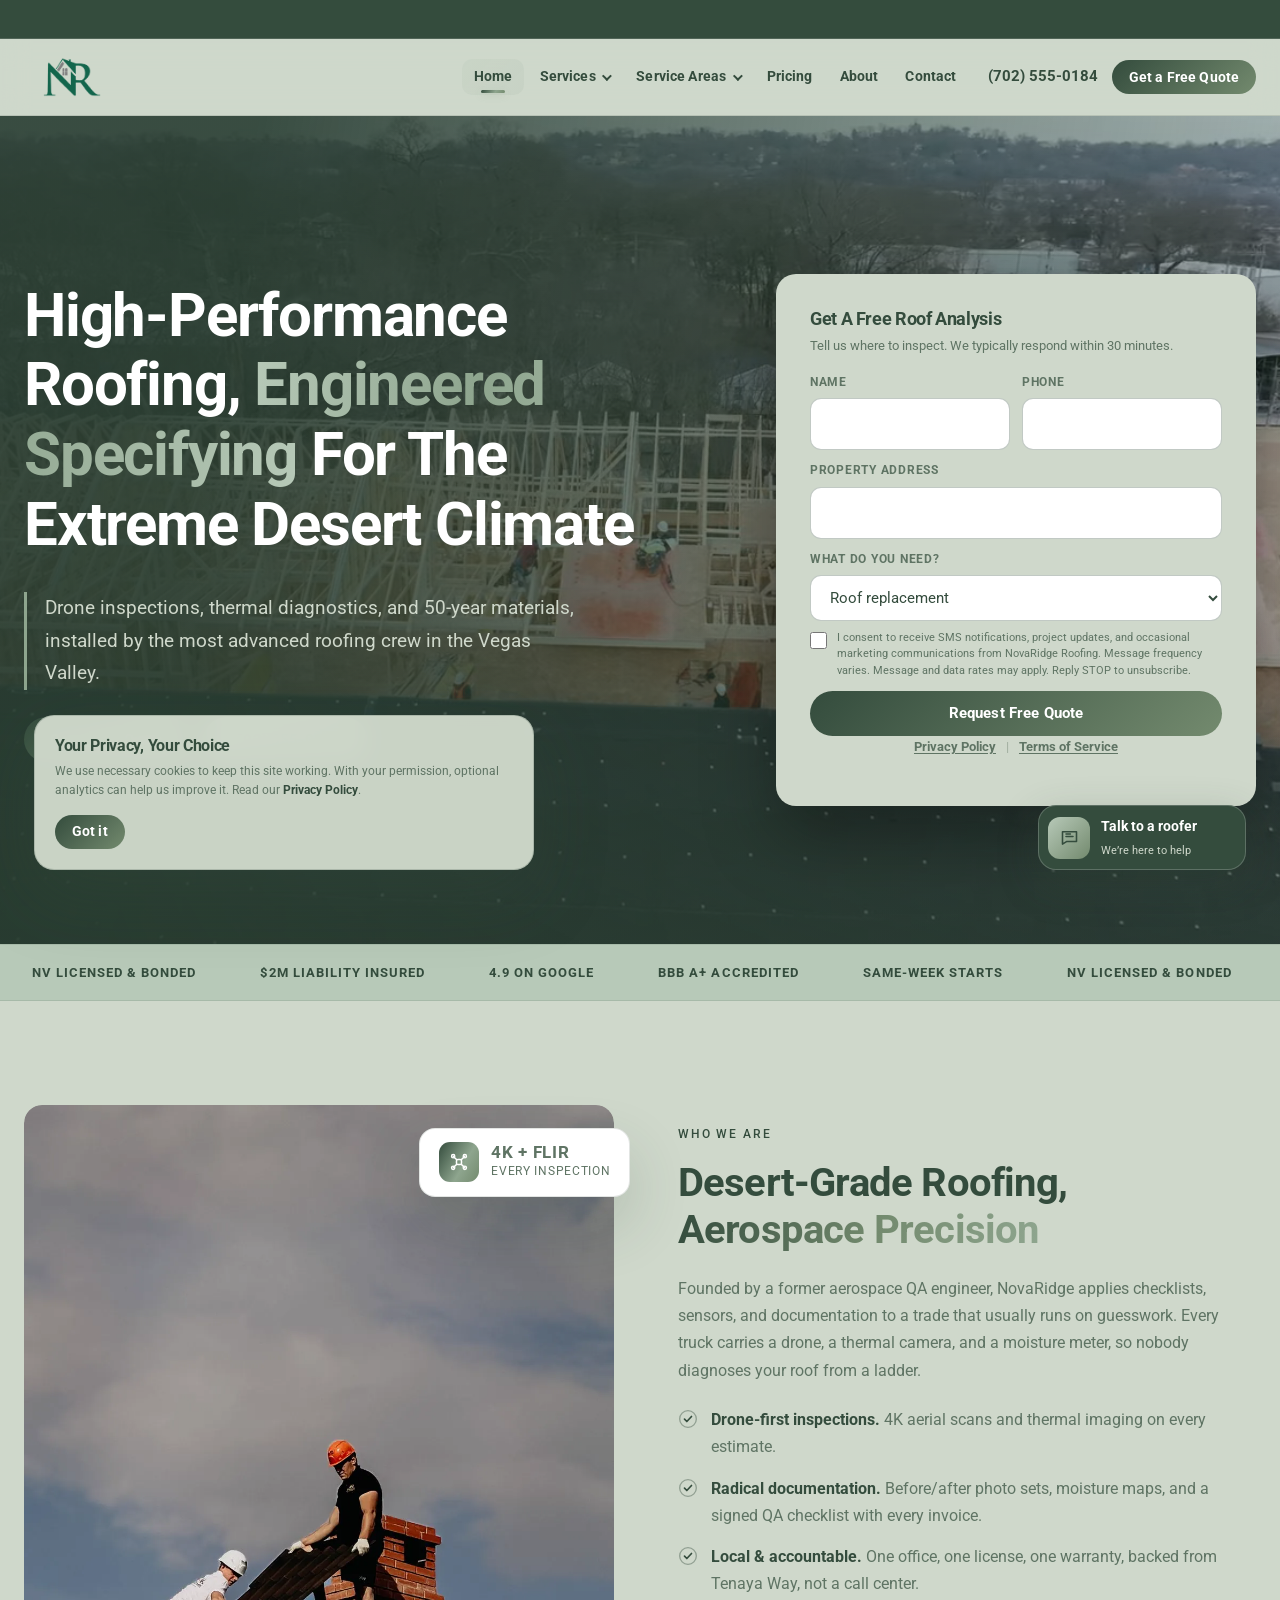
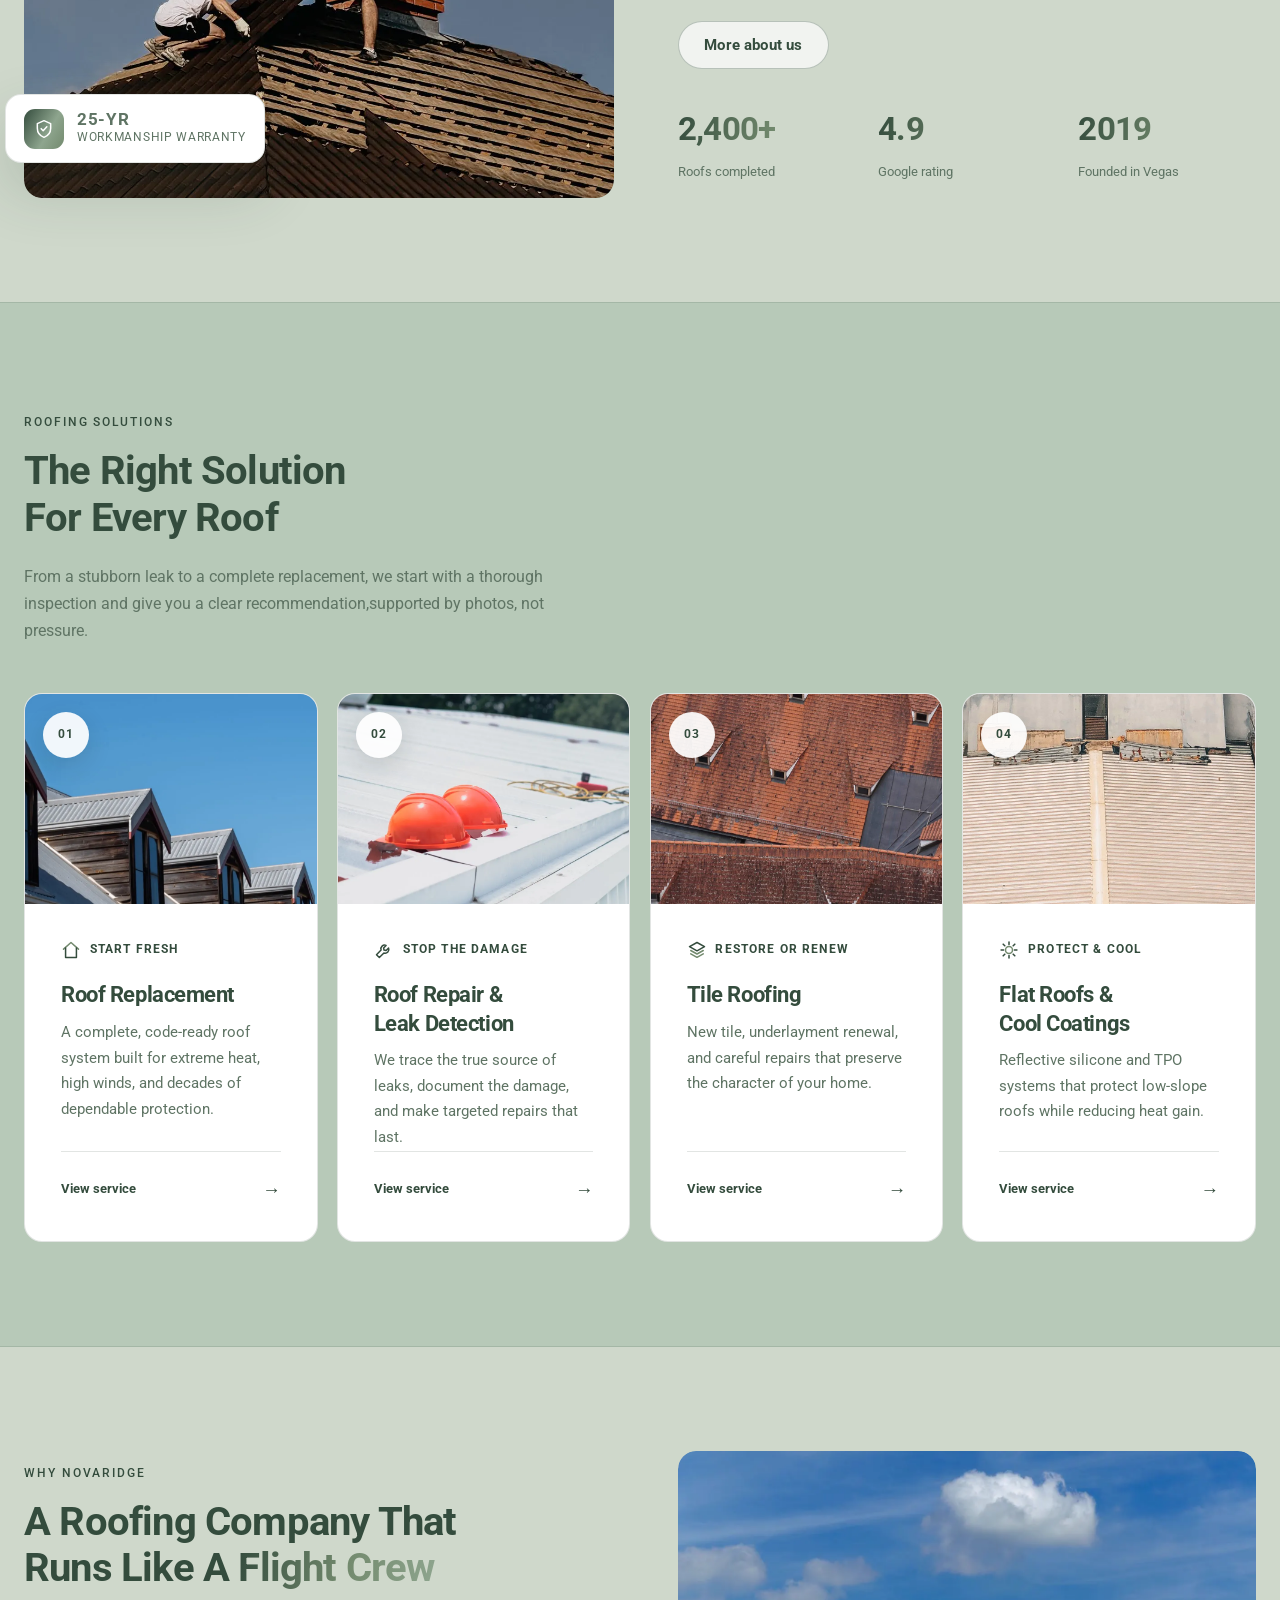
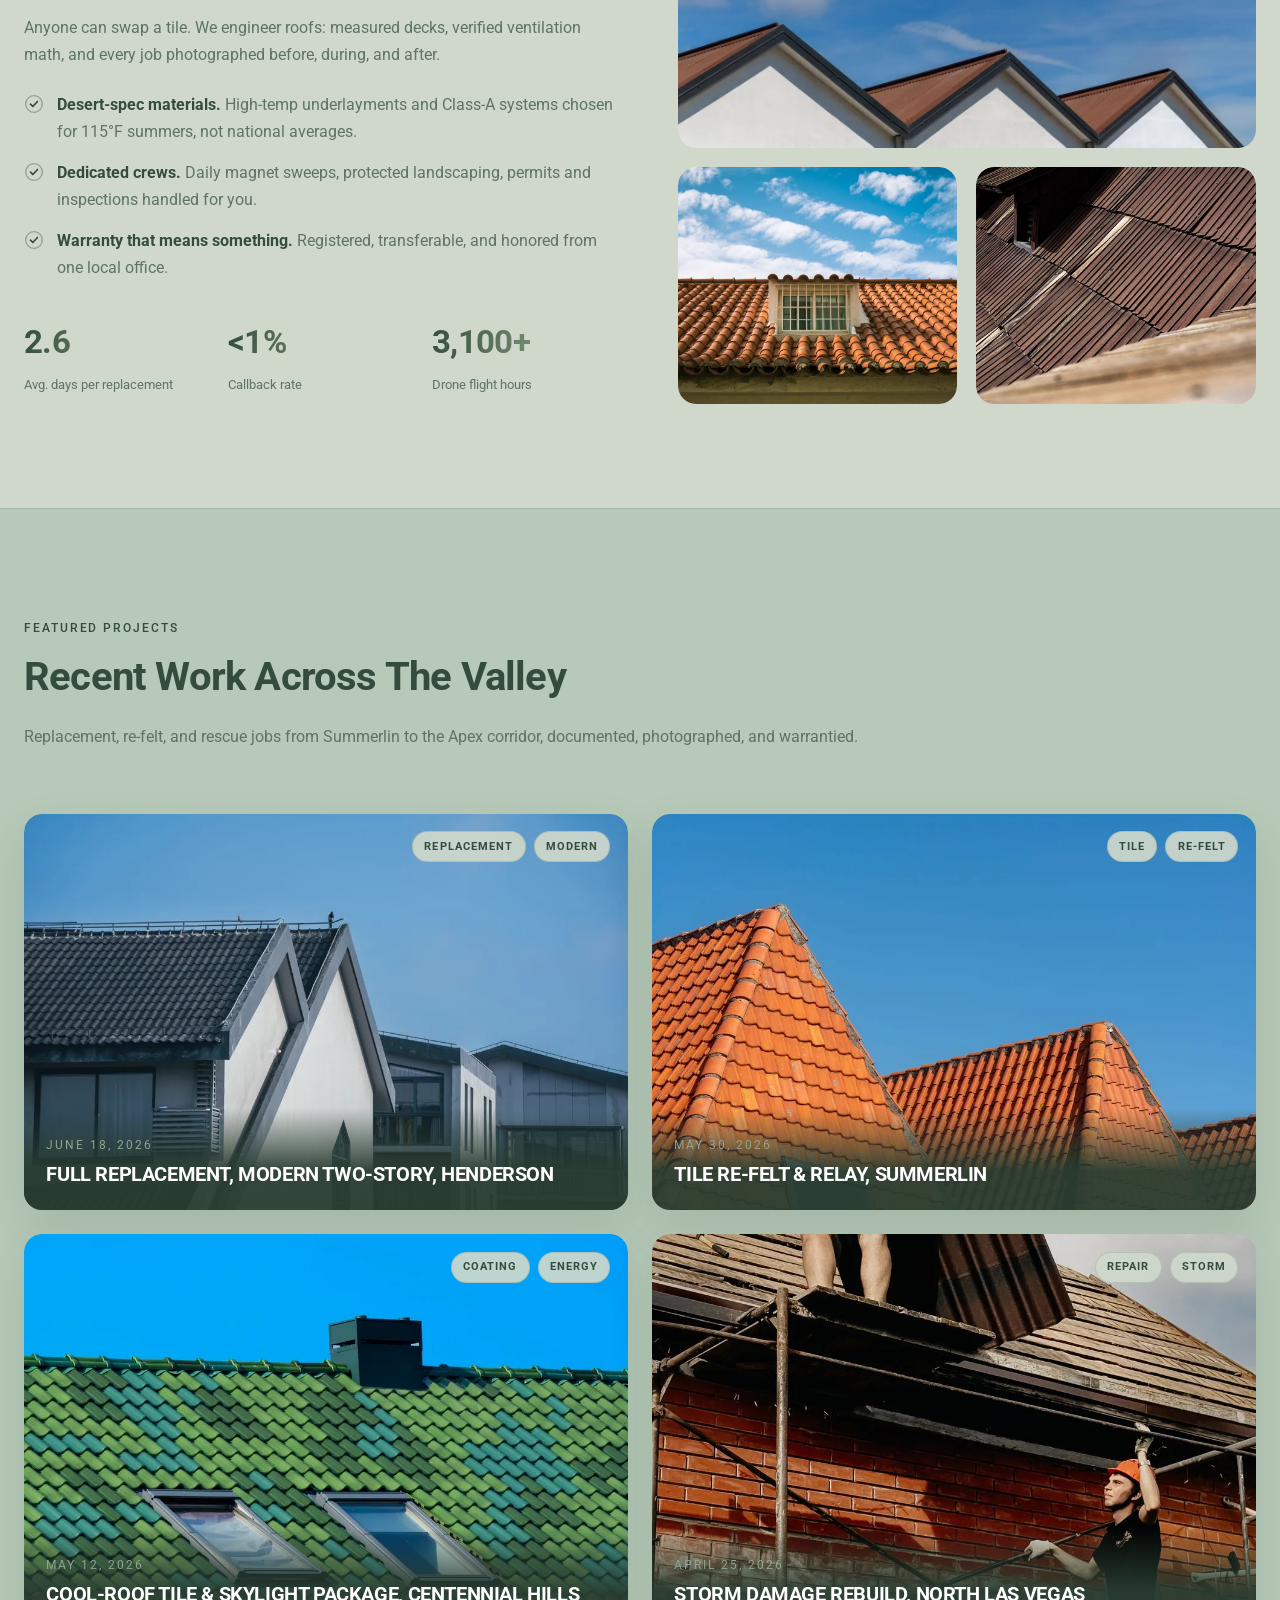
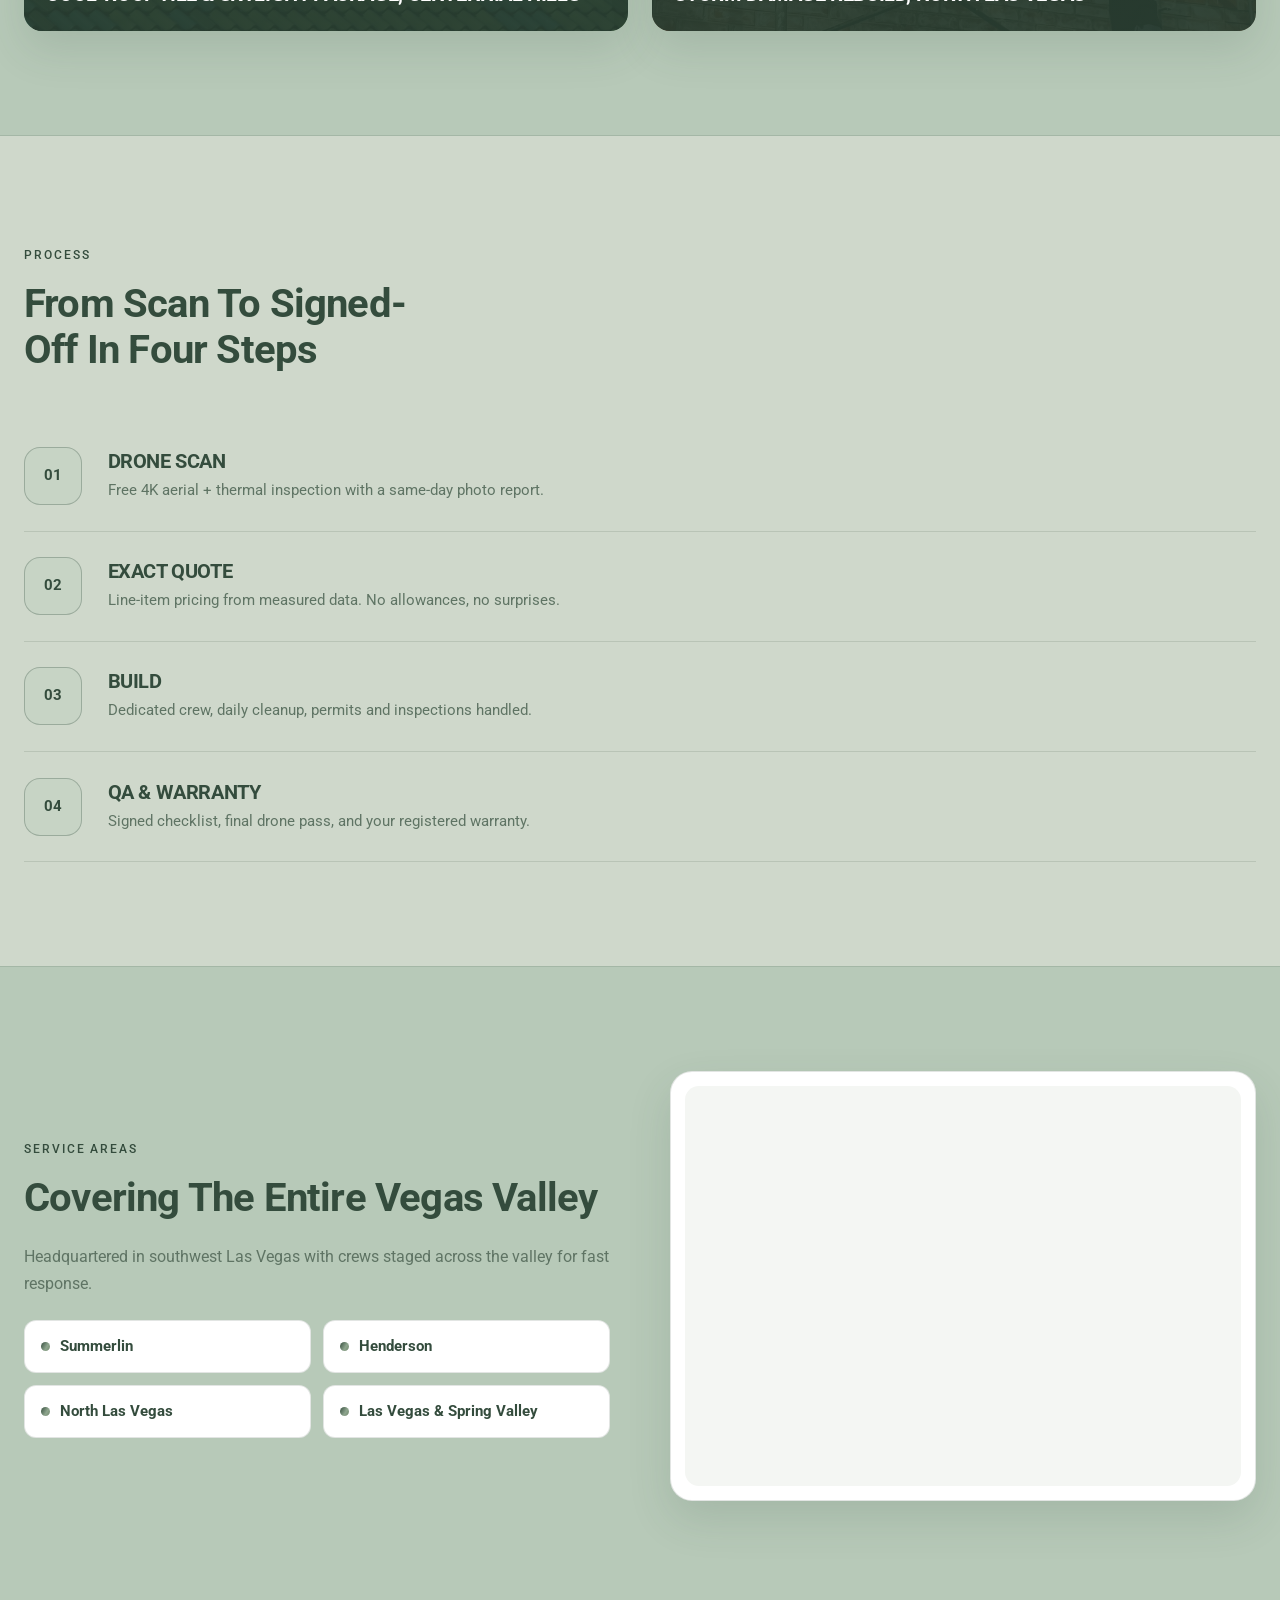
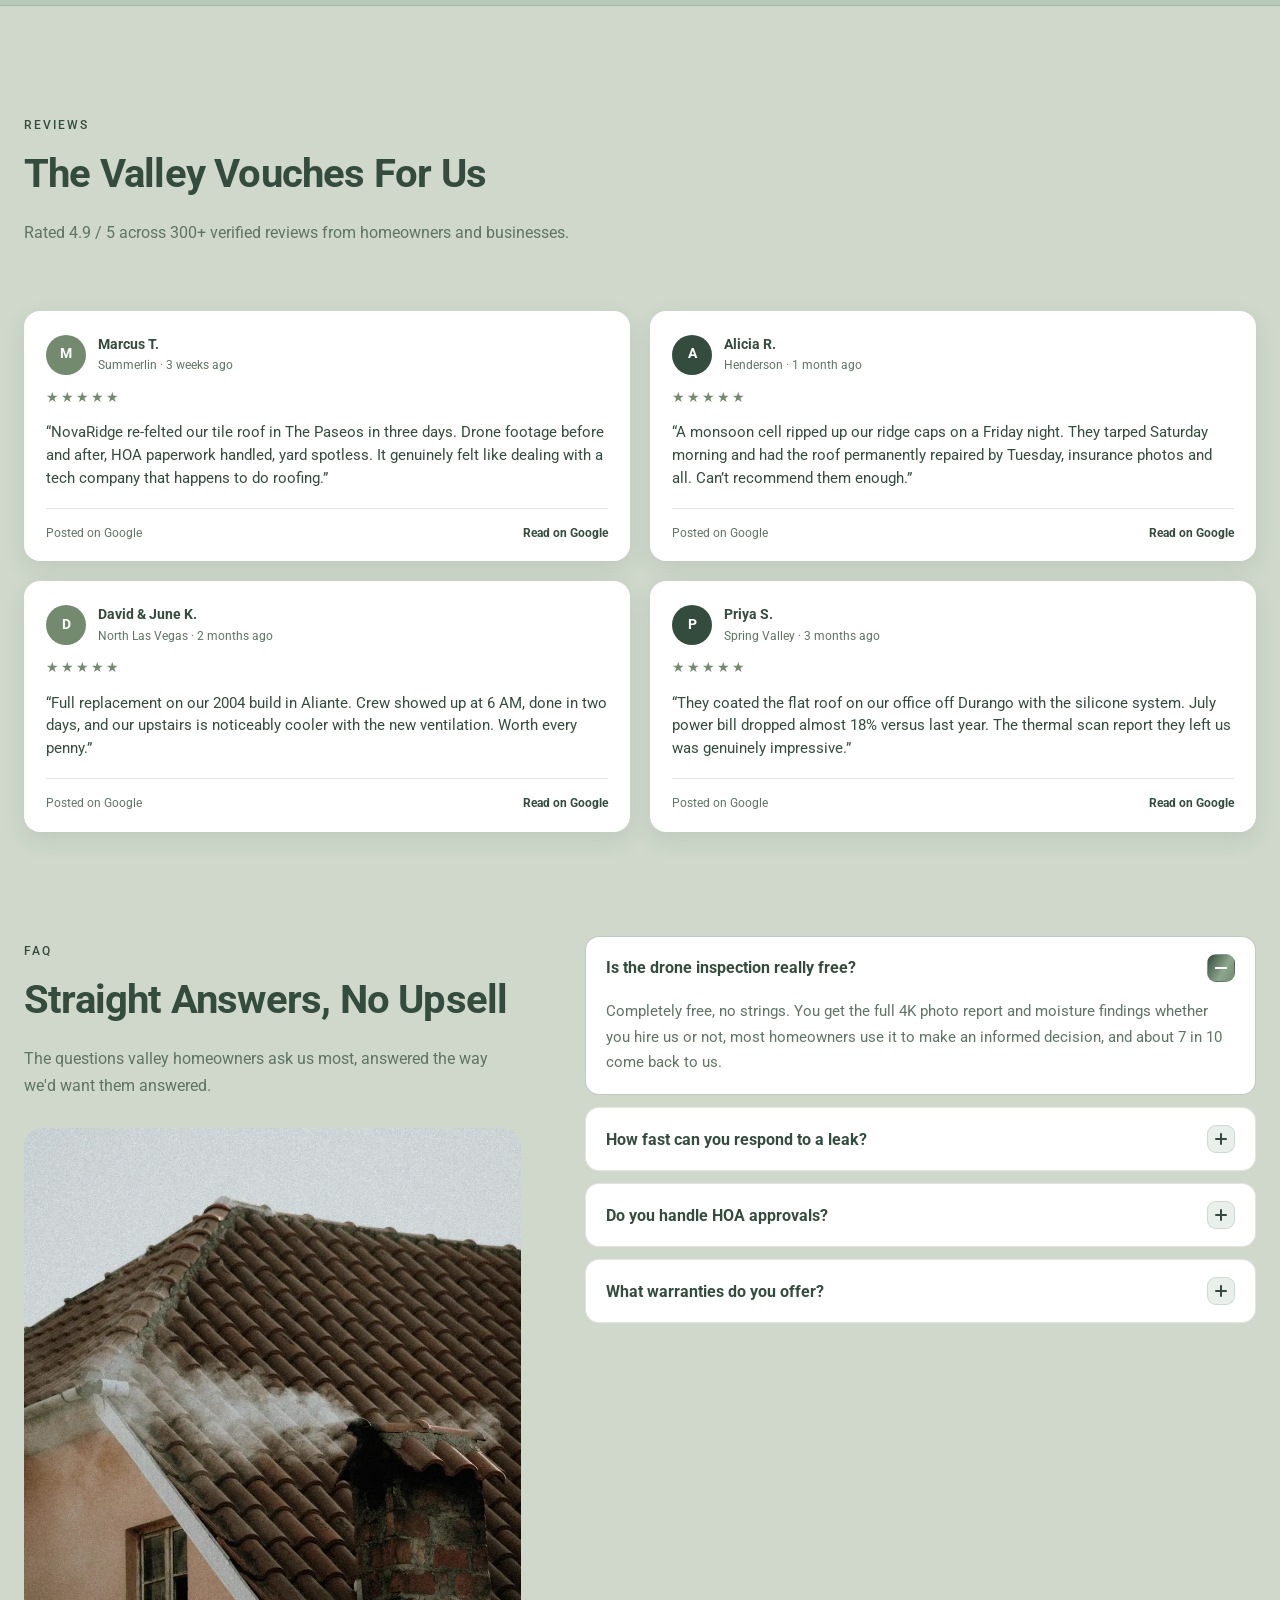
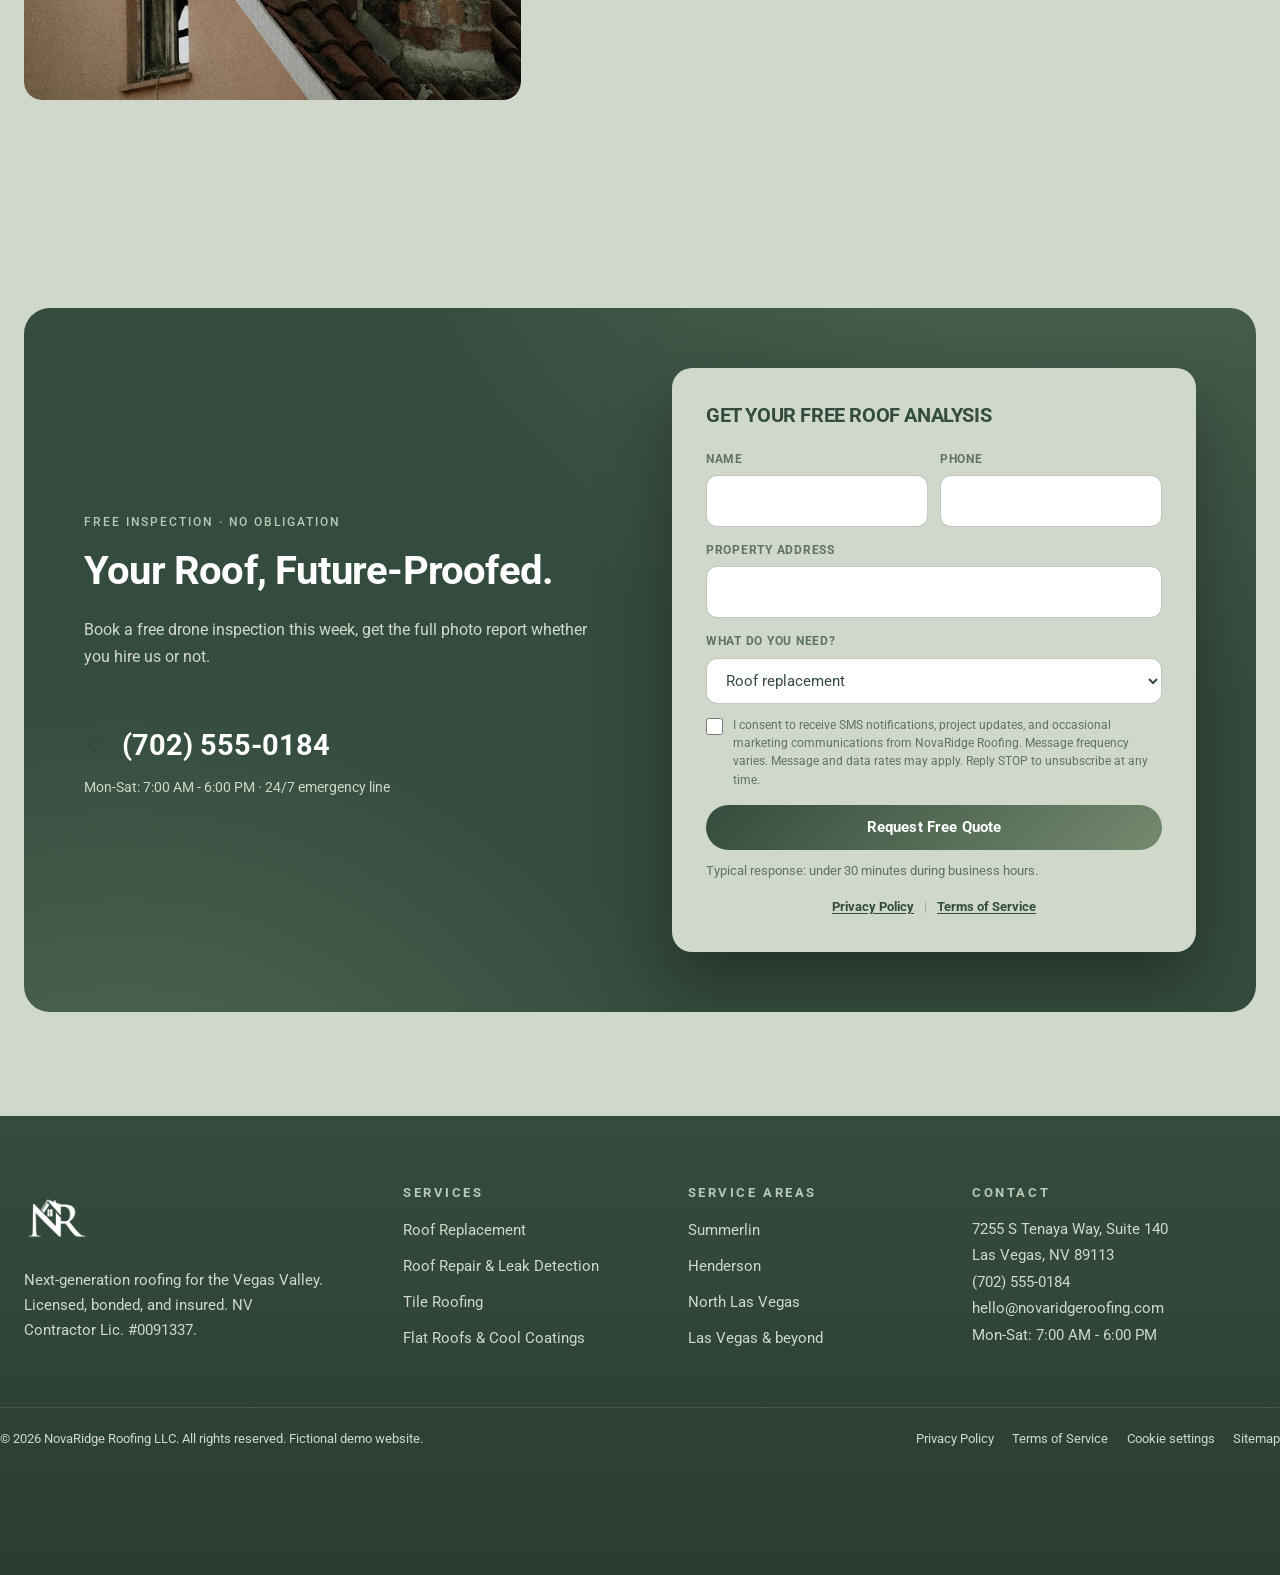
==== commit 3da4ecb8: "update-site" ====
--- a/index.html
+++ b/index.html
@@ -35,7 +35,7 @@
   --line:rgba(52,76,61,.14);--line2:rgba(52,76,61,.3);
   --grad:linear-gradient(120deg,#344C3D,#8EA58E 60%,#738A6E);
   --grad-text:linear-gradient(100deg,#344C3D 0%,#738A6E 55%,#8EA58E 100%);
-  --r:18px;--maxw:1180px;
+  --r:18px;--maxw:1480px;
   --shadow:0 18px 44px rgba(52,76,61,.14);
   --shadow-lg:0 26px 60px rgba(52,76,61,.2);
   --font-body:"Roboto","Segoe UI",Arial,sans-serif;
@@ -59,7 +59,7 @@
 h2{font-size:clamp(1.75rem,3.5vw,2.5rem);text-transform:capitalize}
 h3{font-size:1.25rem;line-height:1.3}
 p{margin:0 0 1em}
-.wrap{max-width:var(--maxw);margin:0 auto;padding:0 clamp(16px,4vw,28px)}
+.wrap{max-width:var(--maxw);margin:0 auto;padding:0 clamp(14px,2vw,24px)}
 .kicker{display:inline-flex;align-items:center;font-family:var(--font-display);font-size:.75rem;font-weight:500;letter-spacing:.16em;text-transform:uppercase;color:var(--green);margin-bottom:1.3em}
 .cta-card .kicker{color:#B7C9B8}
 .grad-text{background:var(--grad-text);-webkit-background-clip:text;background-clip:text;color:transparent}
@@ -181,10 +181,10 @@
 .service-intro{max-width:760px}
 .service-intro h2{max-width:15ch}
 .service-intro .muted{max-width:62ch;margin-top:1rem}
-.service-card-grid{display:grid;grid-template-columns:repeat(2,minmax(0,1fr));gap:clamp(18px,2.5vw,32px)}
-.service-card{display:grid;grid-template-columns:minmax(180px,.9fr) minmax(0,1.1fr);min-height:330px;background:var(--card);color:var(--ink);border:1px solid var(--line);border-radius:var(--r);overflow:hidden;transition:transform .35s var(--ease),box-shadow .35s,border-color .35s}
+.service-card-grid{display:grid;grid-template-columns:repeat(4,minmax(0,1fr));gap:clamp(14px,1.5vw,24px)}
+.service-card{display:grid;grid-template-columns:1fr;grid-template-rows:210px 1fr;min-height:500px;background:var(--card);color:var(--ink);border:1px solid var(--line);border-radius:var(--r);overflow:hidden;transition:transform .35s var(--ease),box-shadow .35s,border-color .35s}
 .service-card:hover{text-decoration:none;transform:translateY(-6px);border-color:rgba(52,76,61,.35);box-shadow:var(--shadow-lg)}
-.service-card-media{position:relative;display:block;min-height:100%;overflow:hidden;background:#d6ddd3}
+.service-card-media{position:relative;display:block;min-height:0;overflow:hidden;background:#d6ddd3}
 .service-card-media picture{display:block;height:100%;border-radius:0}
 .service-card-media img{width:100%;height:100%;object-fit:cover;border-radius:0;transition:transform .6s var(--ease)}
 .service-card:hover .service-card-media img{transform:scale(1.045)}
@@ -404,6 +404,7 @@
 }
 @media(max-width:1020px){
   .grid-4{grid-template-columns:1fr 1fr}
+  .service-card-grid{grid-template-columns:repeat(2,minmax(0,1fr))}
   .service-card{grid-template-columns:1fr;min-height:0}.service-card-media{height:220px}
   .foot-grid{grid-template-columns:1fr 1fr}
 }
@@ -487,7 +488,7 @@
 
   <div class="wrap hero-layout">
     <div class="hero-inner">
-      <h1>Roofing, <span class="grad-text">engineered</span> for the desert</h1>
+      <h1>High-Performance Roofing, <span class="grad-text">Engineered Specifying</span> for the Extreme Desert Climate</h1>
       <p class="lede">Drone inspections, thermal diagnostics, and 50-year materials, installed by the most advanced roofing crew in the Vegas Valley.</p>
       <div class="hero-ctas">
         <a class="btn btn-primary" href="contact/">Get a Free Quote</a>
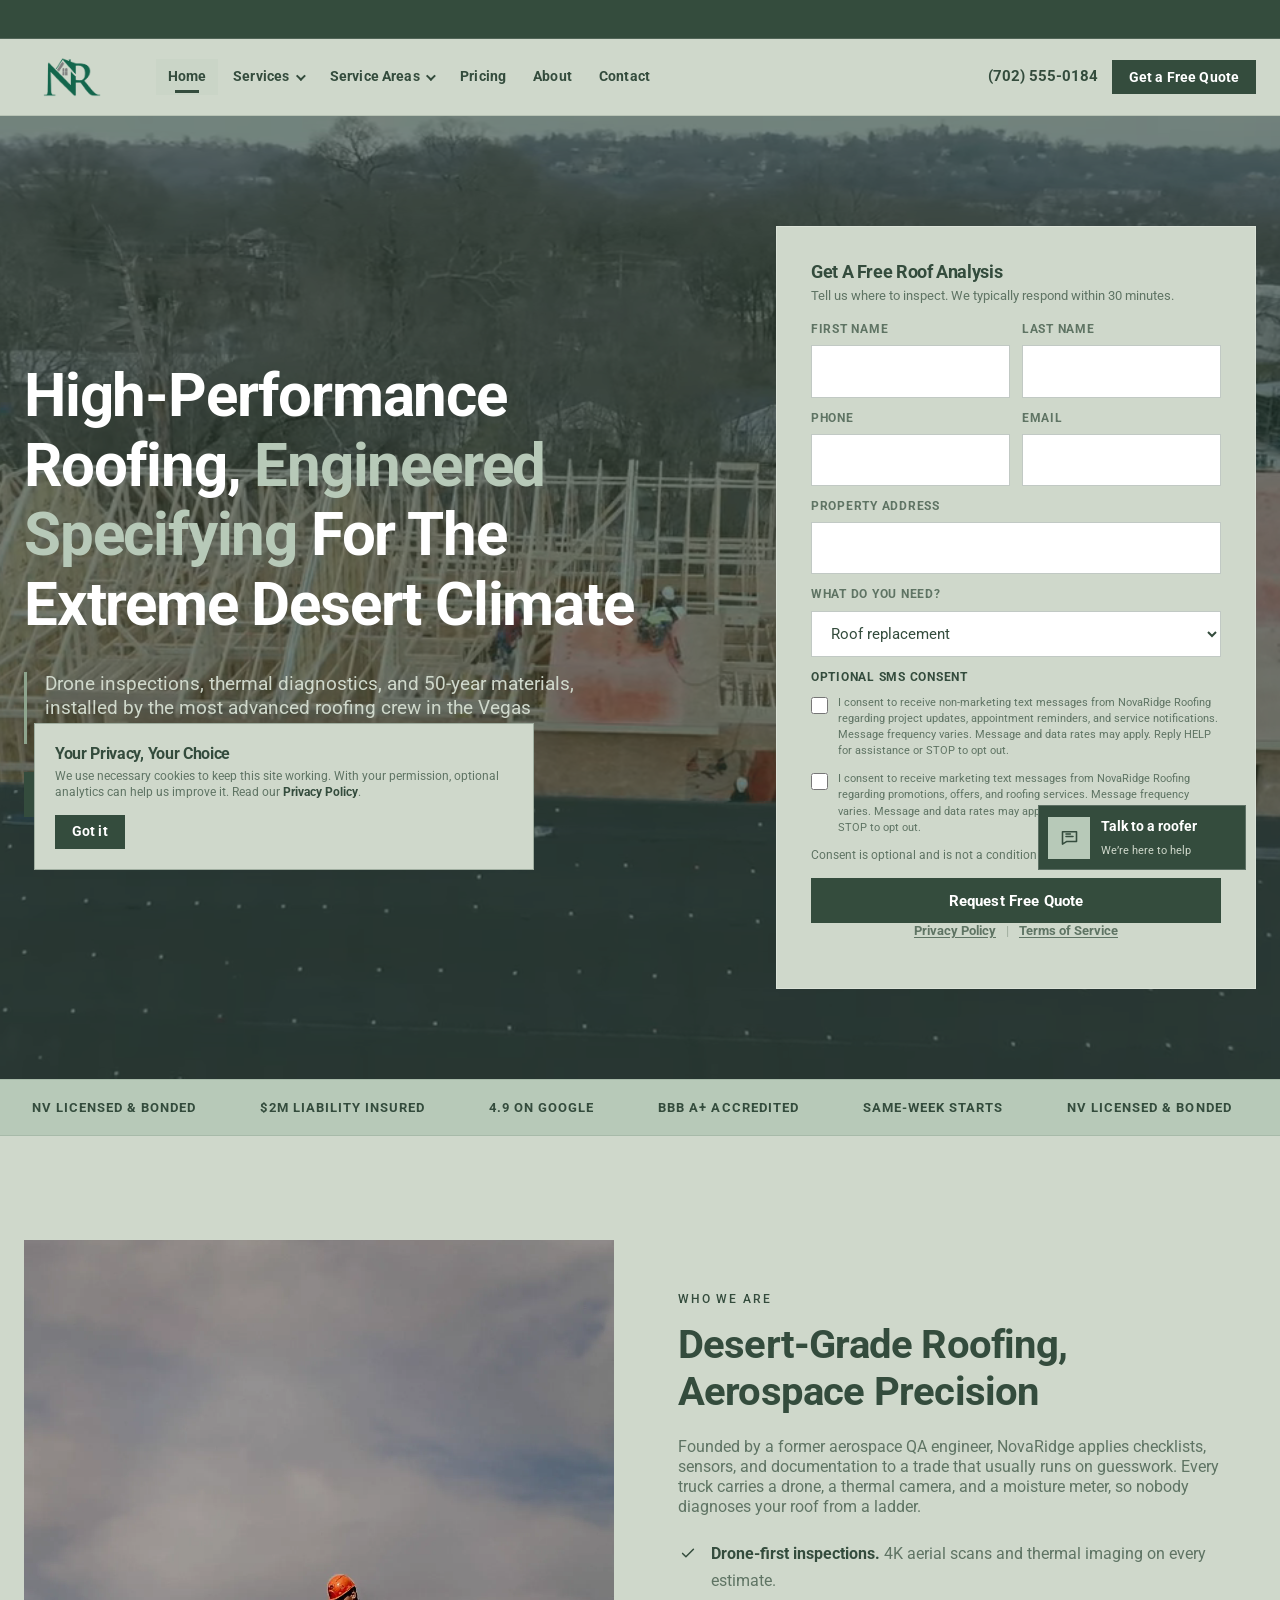
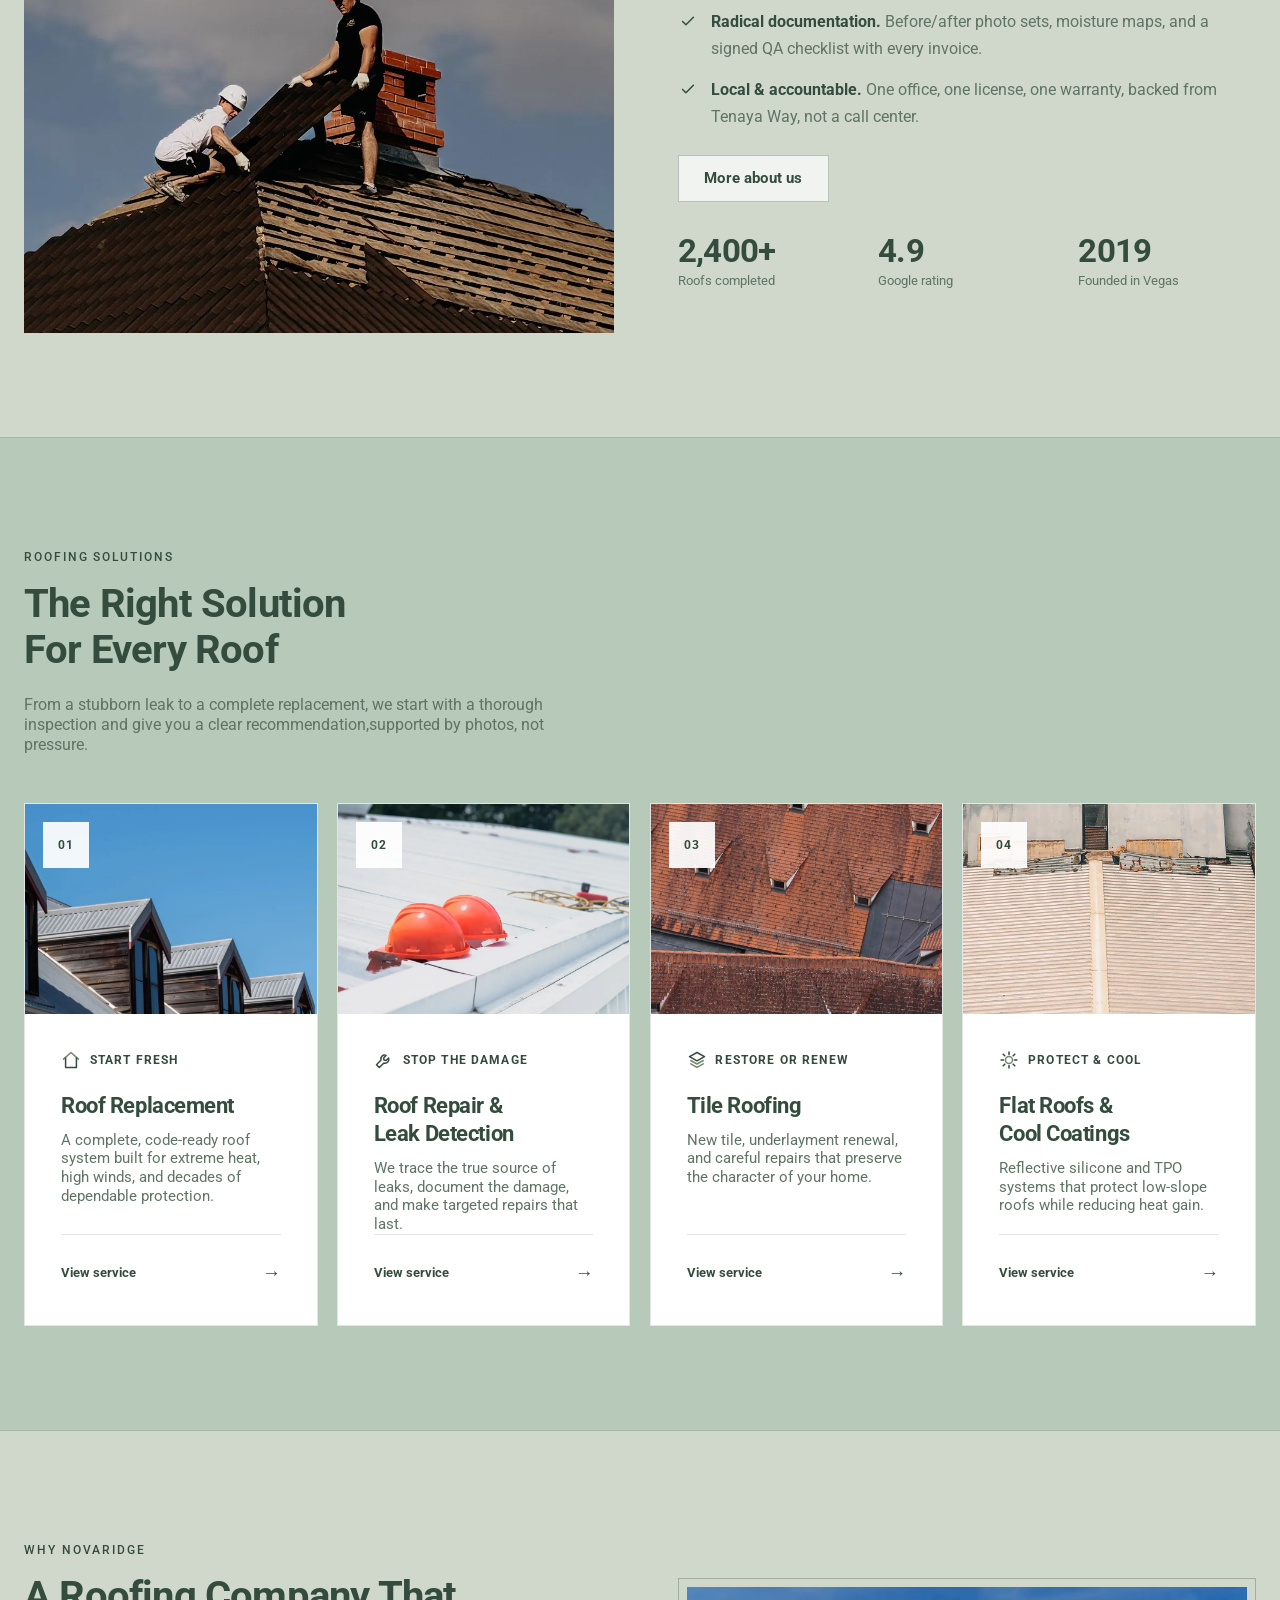
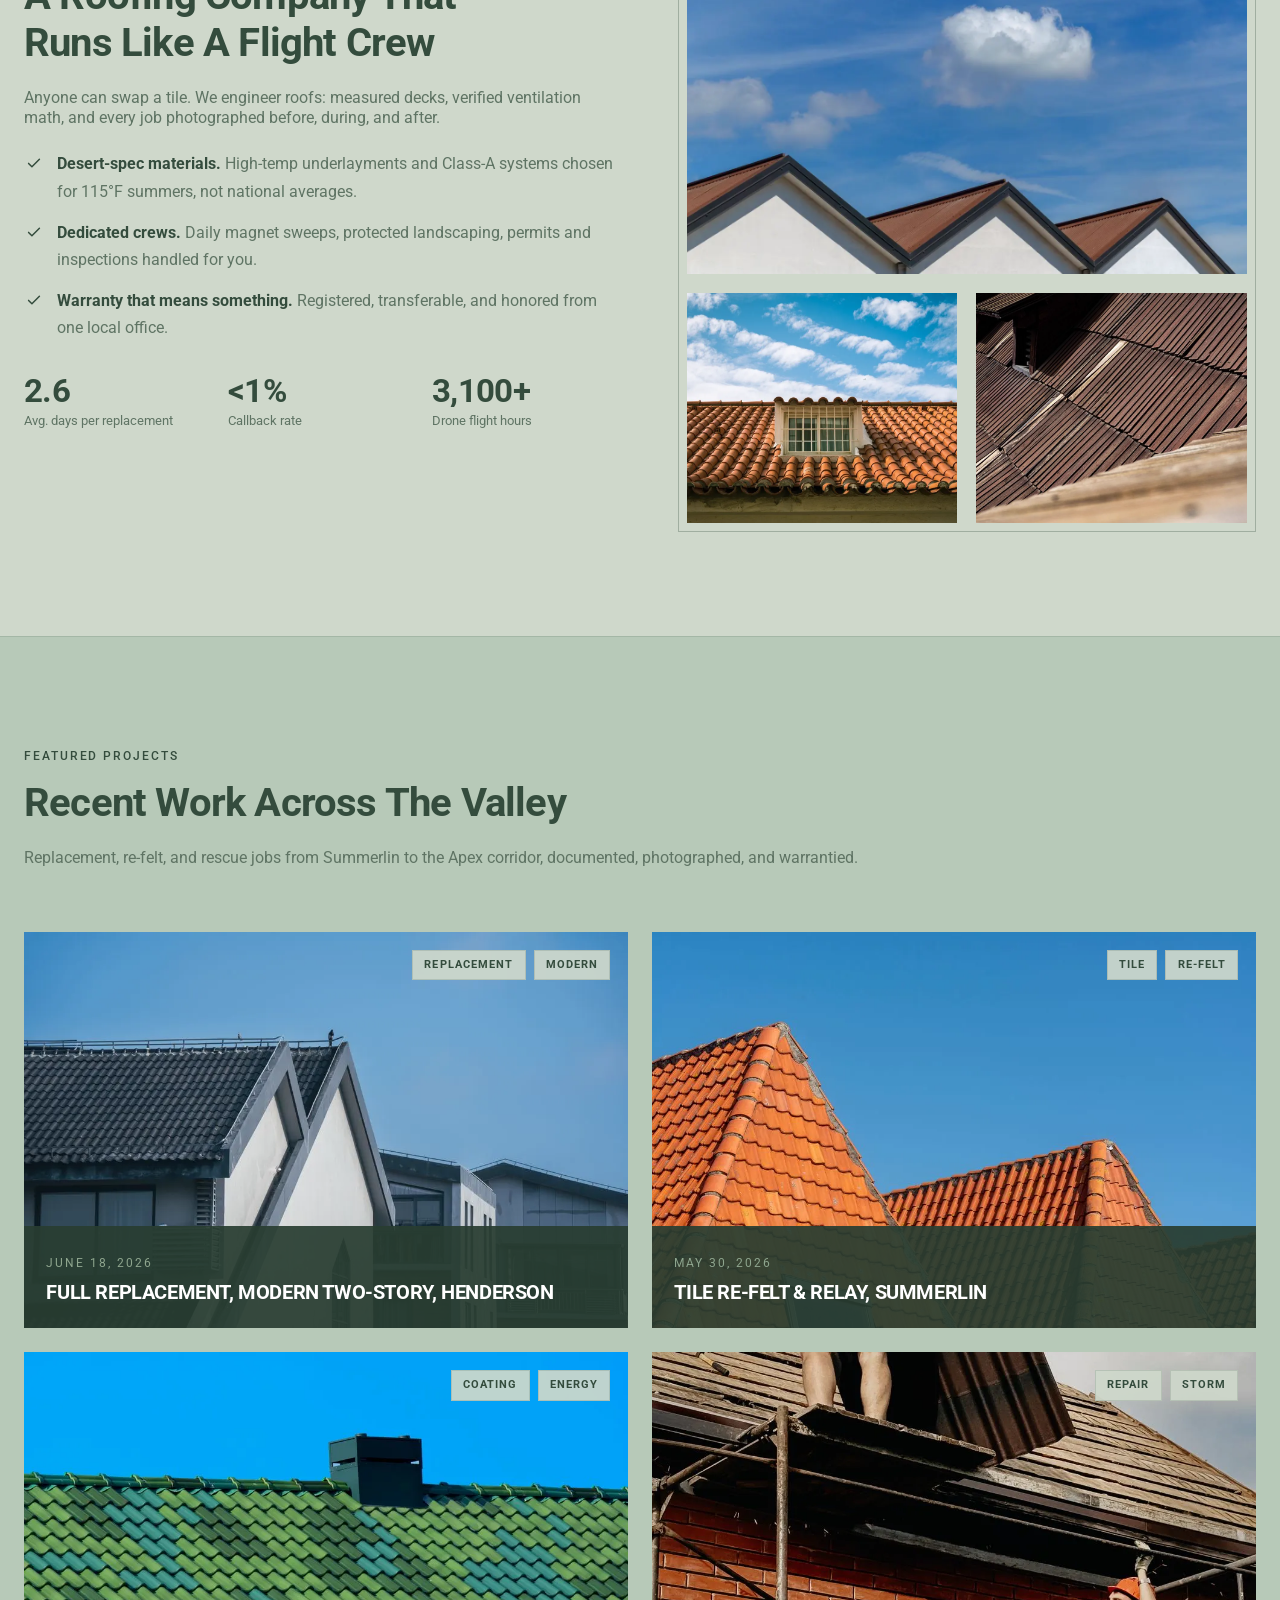
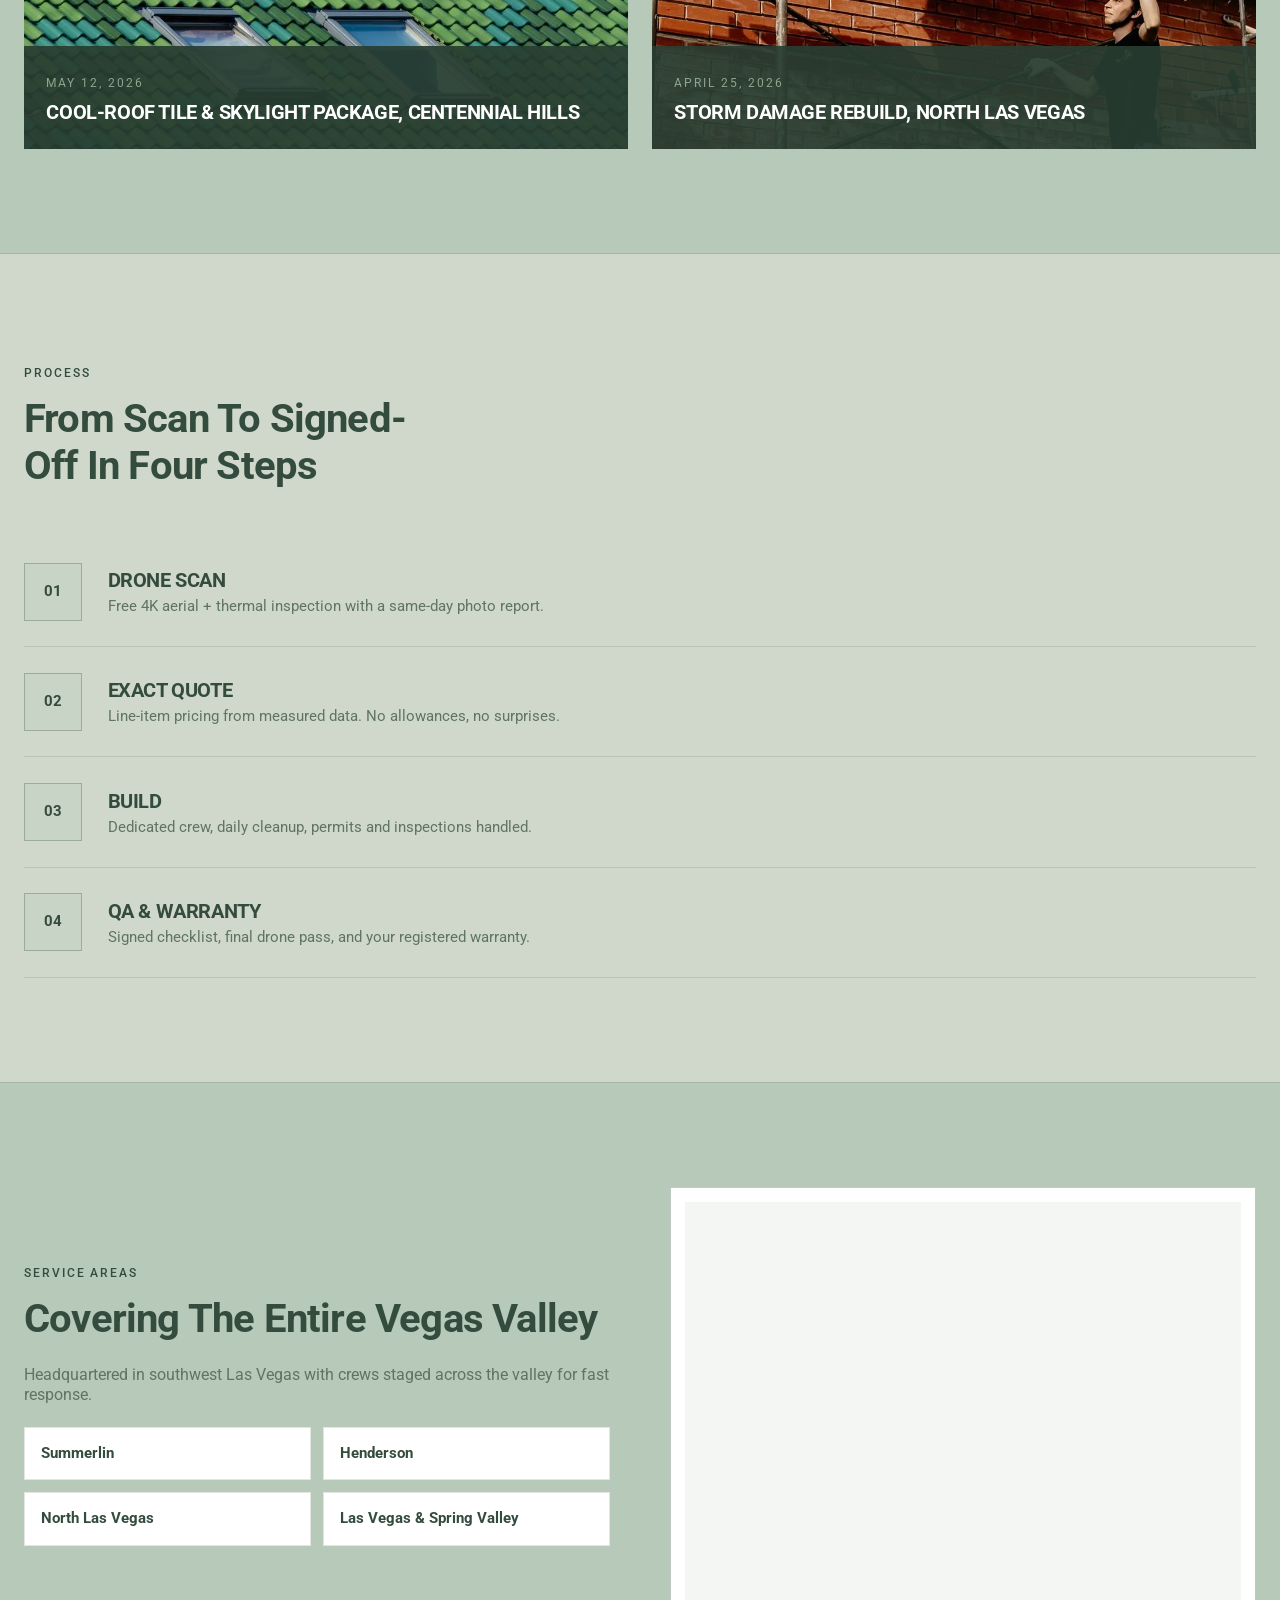
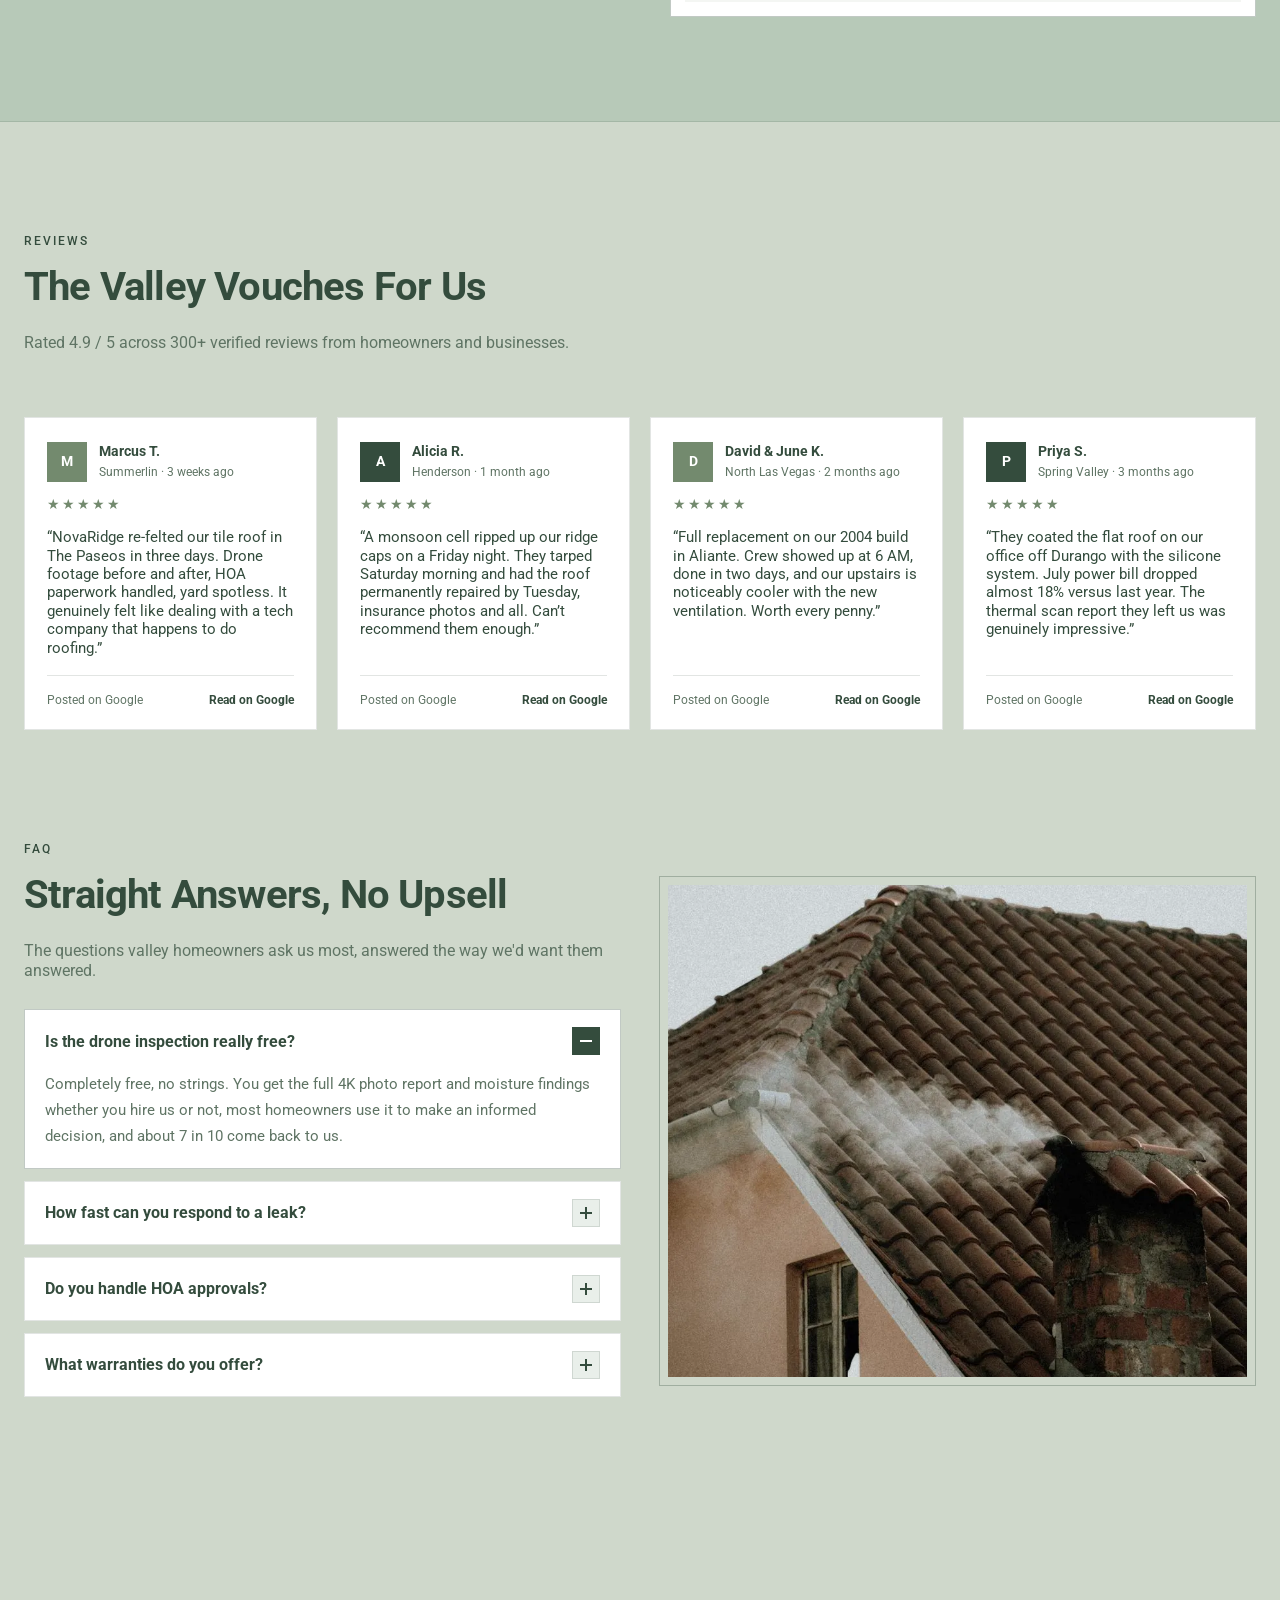
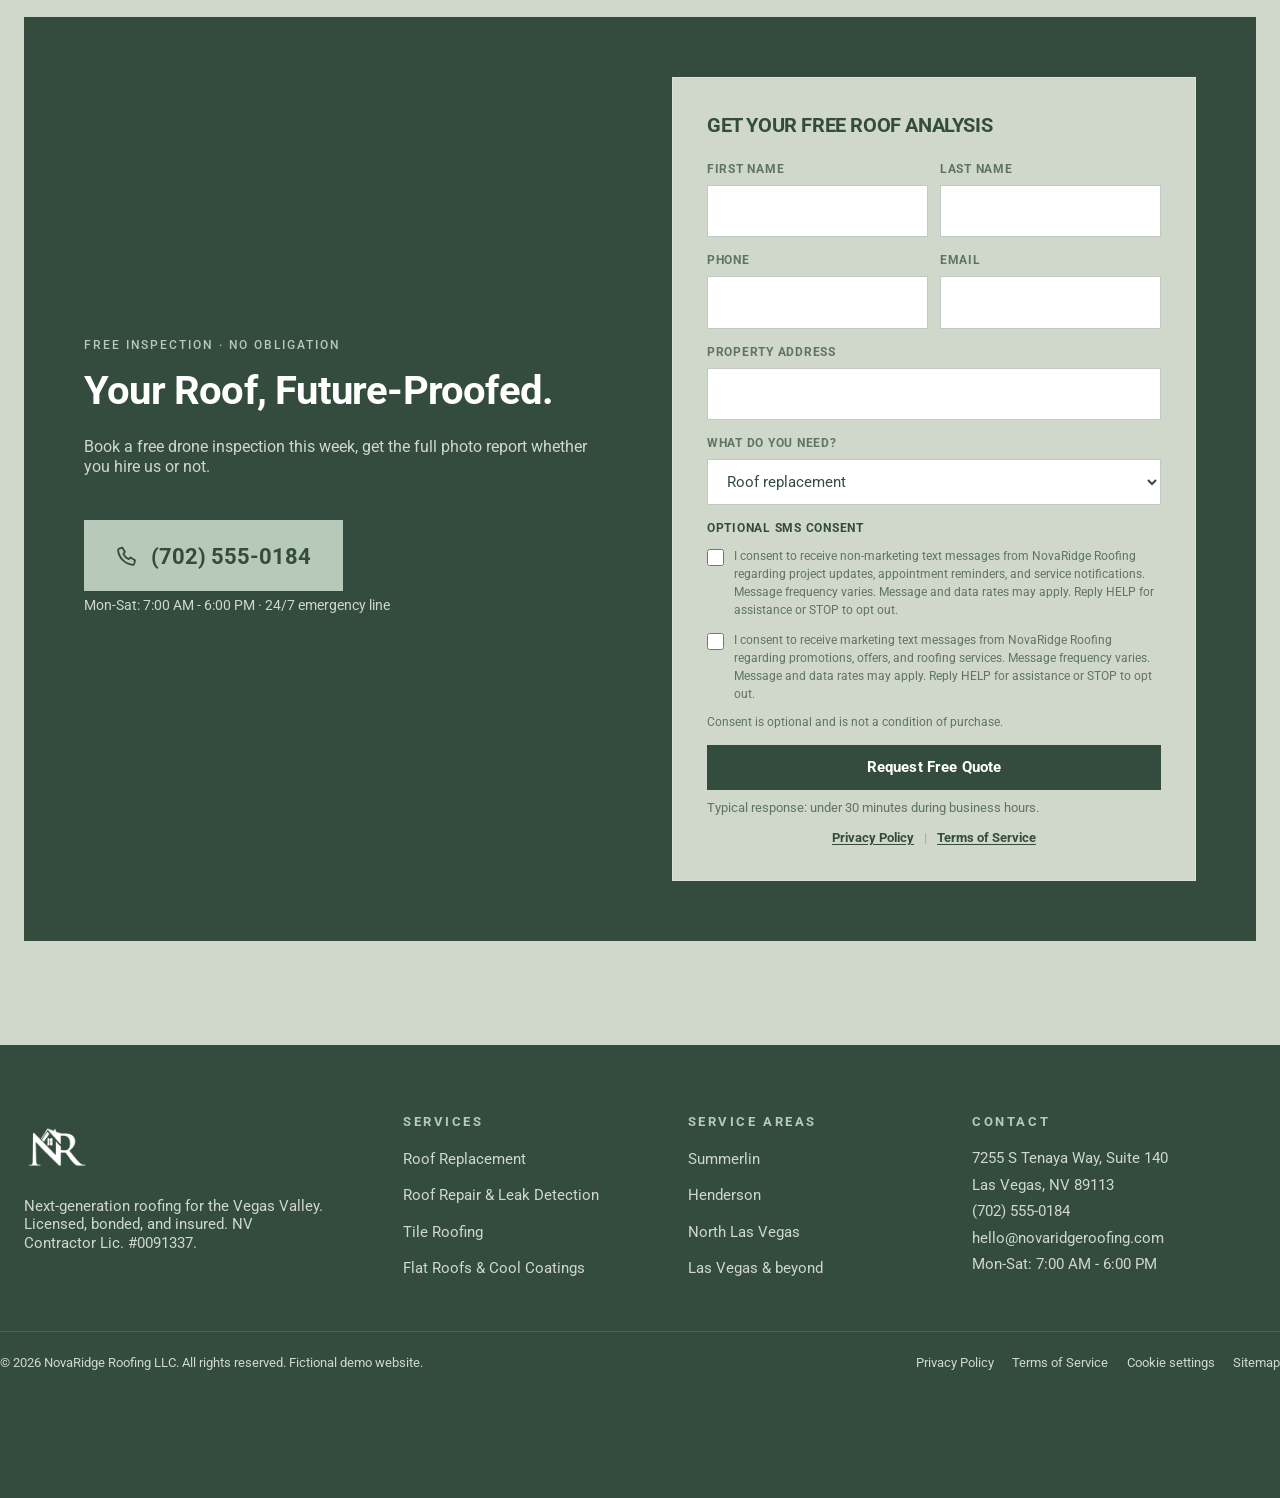
==== commit 6ab7e02f: "update-site" ====
--- a/index.html
+++ b/index.html
@@ -33,11 +33,11 @@
   --ink:#344C3D;--muted:#5F7464;--inv:#F4F6F3;--inv-muted:#CFD8CB;
   --green:#344C3D;--green-2:#738A6E;--lime:#8EA58E;--yellow:#8EA58E;--yellow-2:#738A6E;
   --line:rgba(52,76,61,.14);--line2:rgba(52,76,61,.3);
-  --grad:linear-gradient(120deg,#344C3D,#8EA58E 60%,#738A6E);
-  --grad-text:linear-gradient(100deg,#344C3D 0%,#738A6E 55%,#8EA58E 100%);
-  --r:18px;--maxw:1480px;
-  --shadow:0 18px 44px rgba(52,76,61,.14);
-  --shadow-lg:0 26px 60px rgba(52,76,61,.2);
+  --grad:#344C3D;
+  --grad-text:#344C3D;
+  --r:0;--maxw:1480px;
+  --shadow:none;
+  --shadow-lg:0 20px 44px rgba(52,76,61,.18);
   --font-body:"Roboto","Segoe UI",Arial,sans-serif;
   --font-display:"Roboto","Segoe UI",Arial,sans-serif;
   --ease:cubic-bezier(.22,.61,.2,1);
@@ -53,12 +53,12 @@
 a{color:var(--green);text-decoration:none}
 a:hover{text-decoration:underline}
 ::selection{background:rgba(142,165,142,.55);color:#344C3D}
-:focus-visible{outline:2px solid var(--green);outline-offset:3px;border-radius:4px}
+:focus-visible{outline:2px solid var(--green);outline-offset:3px}
 h1,h2,h3,h4{font-family:var(--font-display);line-height:1.16;margin:0 0 .55em;font-weight:700;letter-spacing:-.02em;text-wrap:balance}
 h1{font-size:clamp(2.25rem,5.2vw,3.75rem);text-transform:capitalize}
 h2{font-size:clamp(1.75rem,3.5vw,2.5rem);text-transform:capitalize}
 h3{font-size:1.25rem;line-height:1.3}
-p{margin:0 0 1em}
+p{margin:0 0 1em;line-height:1.25!important}
 .wrap{max-width:var(--maxw);margin:0 auto;padding:0 clamp(14px,2vw,24px)}
 .kicker{display:inline-flex;align-items:center;font-family:var(--font-display);font-size:.75rem;font-weight:500;letter-spacing:.16em;text-transform:uppercase;color:var(--green);margin-bottom:1.3em}
 .cta-card .kicker{color:#B7C9B8}
@@ -71,7 +71,7 @@
 .alt-band{background:var(--bg-warm);border-block:1px solid var(--line)}
 
 /* skip link */
-.skip{position:absolute;left:-999px;top:8px;z-index:100;background:var(--green);color:#fff;padding:.6em 1em;border-radius:8px;font-weight:700}
+.skip{position:absolute;left:-999px;top:8px;z-index:100;background:var(--green);color:#fff;padding:.6em 1em;font-weight:700}
 .skip:focus{left:8px}
 
 /* header */
@@ -85,46 +85,47 @@
 .announcement a:hover{color:var(--bg-warm)}
 @keyframes announcement-cycle{0%{opacity:0;transform:translateY(12px)}4%,46%{opacity:1;transform:none}50%,100%{opacity:0;transform:translateY(-12px)}}
 @media(prefers-reduced-motion:reduce){.announcement-item{animation:none;opacity:1;transform:none}.announcement-item:nth-child(2){display:none}}
-.site-head{position:sticky;top:0;z-index:50;backdrop-filter:blur(14px);-webkit-backdrop-filter:blur(14px);background:rgba(207,216,203,.88);border-bottom:1px solid var(--line)}
-.nav-bar{display:flex;align-items:center;gap:20px;min-height:76px}
+.site-head{position:sticky;top:0;z-index:50;background:var(--bg);border-bottom:1px solid var(--line)}
+.nav-bar{position:relative;display:flex;align-items:center;gap:20px;min-height:76px}
 .brand{display:flex;align-items:center;color:var(--ink);flex:none}
 .brand:hover{text-decoration:none}
 .brand-logo{width:96px;height:64px;object-fit:contain;display:block}
-nav.main{margin-left:auto}
+nav.main{margin-left:16px}
 nav.main ul{list-style:none;display:flex;gap:4px;margin:0;padding:0;align-items:center}
-nav.main a,.drop-btn{display:block;padding:.55em .8em;color:var(--ink);font:600 .9rem/1.4 var(--font-display);letter-spacing:.01em;border-radius:10px;background:none;border:0;cursor:pointer;white-space:nowrap;position:relative}
+nav.main a,.drop-btn{display:block;padding:.55em .8em;color:var(--ink);font:600 .9rem/1.4 var(--font-display);letter-spacing:.01em;background:none;border:0;cursor:pointer;white-space:nowrap;position:relative}
 nav.main a:hover,.drop-btn:hover{background:rgba(183,201,184,.4);text-decoration:none}
-nav.main a[aria-current=page]{color:var(--green);background:linear-gradient(135deg,rgba(183,201,184,.26),rgba(142,165,142,.1));text-decoration:none}
-nav.main a[aria-current=page]::after{content:"";position:absolute;left:50%;bottom:2px;width:24px;height:3px;border-radius:99px;background:var(--grad);transform:translateX(-50%);box-shadow:0 2px 7px rgba(142,165,142,.28)}
+nav.main a[aria-current=page]{color:var(--green);background:rgba(183,201,184,.22);text-decoration:none}
+nav.main a[aria-current=page]::after{content:"";position:absolute;left:50%;bottom:2px;width:24px;height:3px;background:var(--green);transform:translateX(-50%)}
 .has-drop{position:relative}
 .drop-btn::after{content:"";display:inline-block;margin-left:.45em;width:7px;height:7px;border-right:2px solid currentColor;border-bottom:2px solid currentColor;transform:rotate(45deg) translateY(-2px)}
-.drop{position:absolute;top:calc(100% + 6px);left:0;min-width:240px;background:var(--card);border:1px solid var(--line);border-radius:14px;padding:8px;box-shadow:var(--shadow-lg);opacity:0;visibility:hidden;transform:translateY(6px);transition:.18s}
+.drop{position:absolute;top:calc(100% + 6px);left:0;min-width:240px;background:var(--card);border:1px solid var(--line2);padding:8px;opacity:0;visibility:hidden;transform:translateY(6px);transition:.18s}
 .has-drop:hover .drop,.has-drop:focus-within .drop,.has-drop.open .drop{opacity:1;visibility:visible;transform:none}
-.drop a{padding:.6em .8em;border-radius:9px;font-weight:500}
+.drop a{padding:.6em .8em;font-weight:500}
 .drop a:hover{background:var(--bg-warm)}
 .head-cta{display:flex;align-items:center;gap:14px}
+.head-cta{margin-left:auto}
 .phone-link{font-weight:700;font-size:.95rem;color:var(--ink);white-space:nowrap}
 .phone-link:hover{color:var(--green);text-decoration:none}
-.btn{display:inline-flex;align-items:center;justify-content:center;gap:.5em;padding:.9em 1.7em;border-radius:999px;font:600 .94rem/1.2 var(--font-display);letter-spacing:.01em;border:0;cursor:pointer;transition:outline-color .2s var(--ease);outline:2px solid transparent;outline-offset:2px;white-space:nowrap}
+.btn{display:inline-flex;align-items:center;justify-content:center;gap:.5em;padding:.9em 1.7em;font:600 .94rem/1.2 var(--font-display);letter-spacing:.01em;border:0;cursor:pointer;transition:outline-color .2s var(--ease),background-color .2s;outline:2px solid transparent;outline-offset:2px;white-space:nowrap}
 .btn:hover{text-decoration:none}
-.btn-primary{background:linear-gradient(135deg,#344C3D,#738A6E);color:#fff}
-.btn-primary:hover{outline-color:#344C3D}
-.btn-yellow{background:linear-gradient(135deg,#B7C9B8,#8EA58E);color:#344C3D}
-.btn-yellow:hover{outline-color:#738A6E}
+.btn-primary{background:#344C3D;color:#fff}
+.btn-primary:hover{background:#293D31;outline-color:#344C3D}
+.btn-yellow{background:#B7C9B8;color:#344C3D}
+.btn-yellow:hover{background:#8EA58E;outline-color:#738A6E}
 .btn-ghost{background:rgba(255,255,255,.7);color:var(--ink);border:1px solid var(--line2)}
 .btn-ghost:hover{border-color:var(--green);color:var(--green);background:#fff}
 .hero .btn-ghost,.sub-hero .btn-ghost{background:rgba(207,216,203,.12);color:#fff;border-color:rgba(207,216,203,.4)}
 .hero .btn-ghost:hover,.sub-hero .btn-ghost:hover{background:rgba(207,216,203,.22);color:#fff;border-color:var(--yellow)}
 .btn-sm{padding:.62em 1.2em;font-size:.88rem}
-.nav-toggle{display:none;margin-left:auto;background:none;border:1px solid var(--line2);border-radius:10px;padding:9px 11px;cursor:pointer}
-.nav-toggle span{display:block;width:20px;height:2px;background:var(--ink);margin:4px 0;border-radius:2px;transition:.2s}
+.nav-toggle{display:none;margin-left:auto;background:none;border:1px solid var(--line2);padding:9px 11px;cursor:pointer}
+.nav-toggle span{display:block;width:20px;height:2px;background:var(--ink);margin:4px 0;transition:.2s}
 
 /* hero (home) */
 .hero{position:relative;min-height:min(92svh,880px);display:flex;align-items:center;overflow:hidden;padding:110px 0 90px;isolation:isolate}
 .hero .wrap{width:100%}
 .hero-media{position:absolute;inset:0;z-index:-2}
 .hero-media video,.hero-media img{width:100%;height:100%;object-fit:cover}
-.hero-media::after{content:"";position:absolute;inset:0;background:linear-gradient(100deg,rgba(41,61,49,.92) 18%,rgba(41,61,49,.66) 52%,rgba(41,61,49,.3)),linear-gradient(0deg,rgba(41,61,49,.55),transparent 40%)}
+.hero-media::after{content:"";position:absolute;inset:0;background:rgba(41,61,49,.62)}
 .hero-inner{max-width:760px;color:#fff}
 .hero-layout,.sub-hero-layout{display:grid;grid-template-columns:minmax(0,1.15fr) minmax(340px,.85fr);gap:clamp(32px,6vw,80px);align-items:center}
 .sub-hero-layout{align-items:start}
@@ -135,15 +136,13 @@
 .hero-form .sms-consent{font-size:.67rem;margin-bottom:12px}
 .hero-form .btn{width:100%}
 .hero-status{display:inline-flex;align-items:center;gap:.6rem;font-size:.8rem;font-weight:600;letter-spacing:.16em;text-transform:uppercase;color:#B7C9B8;margin-bottom:1.5rem}
-.pulse{position:relative;width:9px;height:9px;border-radius:50%;background:#B7C9B8}
-.pulse::after{content:"";position:absolute;inset:-2px;border-radius:50%;border:2px solid rgba(183,201,184,.55);animation:pulse 2s infinite}
-@keyframes pulse{0%{transform:scale(.6);opacity:1}70%,100%{transform:scale(2);opacity:0}}
-.hero .grad-text,.sub-hero .grad-text{background:linear-gradient(100deg,#B7C9B8,#8EA58E 40%,#B7C9B8);-webkit-background-clip:text;background-clip:text;color:transparent}
+.pulse{position:relative;width:9px;height:9px;background:#B7C9B8}
+.hero .grad-text,.sub-hero .grad-text{background:#B7C9B8;-webkit-background-clip:text;background-clip:text;color:transparent}
 .hero p.lede{font-size:clamp(1.02rem,2vw,1.2rem);color:#CFD8CB;max-width:560px;border-left:3px solid var(--yellow);padding-left:1.1rem}
 .hero-ctas{display:flex;gap:14px;flex-wrap:wrap;margin:1.7em 0 2.3em}
 
 /* sub-hero (subpages) */
-.sub-hero{position:relative;padding:clamp(76px,10vw,120px) 0 clamp(44px,6vw,70px);overflow:hidden;color:#fff;background:radial-gradient(90% 130% at 85% -20%,rgba(142,165,142,.28),transparent 55%),radial-gradient(70% 110% at 8% 120%,rgba(142,165,142,.25),transparent 60%),linear-gradient(120deg,#344C3D,#344C3D 70%,#738A6E)}
+.sub-hero{position:relative;padding:clamp(76px,10vw,120px) 0 clamp(44px,6vw,70px);overflow:hidden;color:#fff;background:#344C3D}
 .sub-hero .lede{color:#CFD8CB!important}
 .crumbs{font-size:.84rem;color:#CFD8CB;margin-bottom:1.4em}
 .crumbs a{color:#CFD8CB}
@@ -170,7 +169,7 @@
 a.card:hover{text-decoration:none}
 .card:hover{transform:translateY(-6px);border-color:rgba(52,76,61,.35);box-shadow:var(--shadow-lg)}
 .card:hover::before{opacity:1}
-.card .icon{width:54px;height:54px;border-radius:14px;display:grid;place-items:center;background:rgba(183,201,184,.35);border:1px solid rgba(52,76,61,.2);margin-bottom:18px;transition:.3s var(--ease)}
+.card .icon{width:54px;height:54px;display:grid;place-items:center;background:rgba(183,201,184,.35);border:1px solid rgba(52,76,61,.2);margin-bottom:18px;transition:.3s var(--ease)}
 .card:hover .icon{background:var(--grad);transform:rotate(-6deg) scale(1.06)}
 .card:hover .icon svg path,.card:hover .icon svg circle{stroke:#fff}
 .card h3{margin-bottom:.4em}
@@ -188,7 +187,7 @@
 .service-card-media picture{display:block;height:100%;border-radius:0}
 .service-card-media img{width:100%;height:100%;object-fit:cover;border-radius:0;transition:transform .6s var(--ease)}
 .service-card:hover .service-card-media img{transform:scale(1.045)}
-.service-number{position:absolute;top:18px;left:18px;display:grid;place-items:center;width:46px;height:46px;border-radius:50%;background:rgba(255,255,255,.92);font-size:.76rem;font-weight:800;letter-spacing:.08em;color:var(--green);box-shadow:0 8px 24px rgba(20,37,25,.14)}
+.service-number{position:absolute;top:18px;left:18px;display:grid;place-items:center;width:46px;height:46px;background:rgba(255,255,255,.92);font-size:.76rem;font-weight:800;letter-spacing:.08em;color:var(--green)}
 .service-card-body{display:flex;flex-direction:column;padding:clamp(24px,3vw,36px)}
 .service-label{display:flex;align-items:center;gap:.55rem;margin-bottom:1.35rem;color:var(--green);font-size:.72rem;font-weight:800;letter-spacing:.1em;text-transform:uppercase}
 .service-label svg{width:20px;height:20px;flex:none}
@@ -202,8 +201,8 @@
 .about-grid{display:grid;grid-template-columns:1.02fr 1fr;gap:clamp(28px,5vw,64px);align-items:center}
 .about-media{position:relative}
 .about-media img{border-radius:var(--r);aspect-ratio:4/4.7;object-fit:cover;width:100%;box-shadow:var(--shadow)}
-.float-chip{position:absolute;display:flex;align-items:center;gap:.8rem;background:#fff;border:1px solid var(--line);border-radius:16px;padding:.85rem 1.15rem;box-shadow:var(--shadow-lg)}
-.float-chip .ico{width:40px;height:40px;border-radius:11px;background:var(--grad);display:grid;place-items:center;flex:none}
+.float-chip{position:absolute;display:flex;align-items:center;gap:.8rem;background:#fff;border:1px solid var(--line2);padding:.85rem 1.15rem}
+.float-chip .ico{width:40px;height:40px;background:var(--green);display:grid;place-items:center;flex:none}
 .float-chip .ico svg{width:20px;height:20px}
 .float-chip b{display:block;font-size:1.05rem;line-height:1.1}
 .float-chip span{font-size:.72rem;color:var(--muted);letter-spacing:.06em;text-transform:uppercase}
@@ -214,9 +213,10 @@
 .checklist li b{color:var(--ink)}
 .checklist svg{flex:none;margin-top:3px}
 .mini-stats{display:grid;grid-template-columns:repeat(3,1fr);gap:1.4rem;margin-top:2rem}
-.mini-stats b{font-size:clamp(1.6rem,2.6vw,2.2rem);display:block;letter-spacing:-.02em;background:var(--grad-text);-webkit-background-clip:text;background-clip:text;color:transparent}
-.mini-stats span{font-size:.8rem;color:var(--muted)}
-.why-media{display:grid;grid-template-columns:1fr 1fr;gap:1.2rem}
+.mini-stats b{font-size:clamp(1.6rem,2.6vw,2.2rem);display:block;line-height:1;margin-bottom:6px;letter-spacing:-.02em;background:var(--grad-text);-webkit-background-clip:text;background-clip:text;color:transparent}
+.mini-stats span{display:block;font-size:.8rem;line-height:1.25;color:var(--muted)}
+.why-grid{align-items:start}
+.why-media{display:grid;grid-template-columns:1fr 1fr;gap:1.2rem;margin-top:43px;padding:8px;border:1px solid var(--line2)}
 .why-media img{border-radius:var(--r);width:100%;object-fit:cover;aspect-ratio:4/3.4;box-shadow:var(--shadow)}
 .why-media picture:first-child{grid-column:1/-1}
 .why-media picture:first-child img{aspect-ratio:16/8.2}
@@ -226,59 +226,67 @@
 .proj{position:relative;border-radius:var(--r);overflow:hidden;display:block;box-shadow:var(--shadow)}
 .proj img{aspect-ratio:16/10.5;object-fit:cover;width:100%;transition:transform .8s var(--ease)}
 .proj:hover img{transform:scale(1.06)}
-.proj-info{position:absolute;inset:auto 0 0;padding:1.4rem;background:linear-gradient(180deg,transparent,rgba(41,61,49,.94) 62%)}
+.proj-info{position:absolute;inset:auto 0 0;padding:1.4rem;background:rgba(41,61,49,.92)}
 .proj-info time{font-size:.76rem;color:var(--yellow);letter-spacing:.16em;text-transform:uppercase}
 .proj-info h3{font-size:1.24rem;text-transform:uppercase;margin:.3rem 0 0;color:#fff}
 .proj-tags{position:absolute;top:1.1rem;right:1.1rem;display:flex;gap:.5rem}
-.proj-tags span{font-size:.68rem;font-weight:600;letter-spacing:.1em;text-transform:uppercase;background:rgba(207,216,203,.92);border:1px solid rgba(52,76,61,.15);color:#344C3D;padding:.32rem .7rem;border-radius:999px}
+.proj-tags span{font-size:.68rem;font-weight:600;letter-spacing:.1em;text-transform:uppercase;background:rgba(207,216,203,.92);border:1px solid rgba(52,76,61,.15);color:#344C3D;padding:.32rem .7rem}
 
 /* tech panel (sticky sidebars) */
-.tech-panel{background:var(--card);border:1px solid var(--line);border-radius:22px;padding:clamp(22px,3vw,36px);box-shadow:var(--shadow);position:relative;overflow:hidden}
-.tech-panel::after{content:"";position:absolute;width:340px;height:340px;border-radius:50%;background:radial-gradient(circle,rgba(183,201,184,.35),transparent 65%);top:-170px;right:-130px;pointer-events:none}
+.tech-panel{background:var(--card);border:1px solid var(--line2);padding:clamp(22px,3vw,36px);position:relative;overflow:hidden}
 .tech-rows{display:grid;gap:12px;margin-top:6px}
-.tech-row{display:flex;justify-content:space-between;gap:14px;padding:13px 16px;background:var(--bg);border:1px solid var(--line);border-radius:12px;font-size:.92rem}
+.tech-row{display:flex;justify-content:space-between;gap:14px;padding:13px 16px;background:var(--bg);border:1px solid var(--line);font-size:.92rem}
 .tech-row b{color:var(--green);font-weight:700;white-space:nowrap}
 
 /* process */
 .steps{counter-reset:s}
 .step{counter-increment:s;display:grid;grid-template-columns:auto 1fr;gap:1.6rem;align-items:center;padding:1.6rem 0;border-bottom:1px solid var(--line);transition:padding-left .35s var(--ease),background .35s}
-.step:hover{padding-left:1rem;background:linear-gradient(90deg,rgba(183,201,184,.35),transparent 60%)}
-.step-num{font-size:.95rem;font-weight:700;color:var(--green);width:58px;height:58px;border-radius:16px;display:grid;place-items:center;border:1px solid var(--line2);background:rgba(183,201,184,.3)}
+.step:hover{padding-left:1rem;background:rgba(183,201,184,.3)}
+.step-num{font-size:.95rem;font-weight:700;color:var(--green);width:58px;height:58px;display:grid;place-items:center;border:1px solid var(--line2);background:rgba(183,201,184,.3)}
 .step-num::before{content:"0" counter(s)}
 .step h3{font-size:1.25rem;text-transform:uppercase;margin:0 0 .2em}
 .step p{color:var(--muted);font-size:.95rem;margin:0;max-width:62ch}
 
 /* areas */
 .area-flex{display:grid;grid-template-columns:1fr 1fr;gap:clamp(28px,5vw,60px);align-items:center}
-.map-panel{background:var(--card);border:1px solid var(--line);border-radius:22px;padding:14px;box-shadow:var(--shadow);overflow:hidden}
-.map-panel iframe{display:block;width:100%;height:400px;border:0;border-radius:14px;background:#F4F6F3}
+.map-panel{background:var(--card);border:1px solid var(--line2);padding:14px;overflow:hidden}
+.map-panel iframe{display:block;width:100%;height:400px;border:0;background:#F4F6F3}
 .area-list{display:grid;grid-template-columns:1fr 1fr;gap:12px;margin-top:1.4em}
-.area-chip{display:flex;align-items:center;gap:10px;padding:13px 16px;background:var(--card);border:1px solid var(--line);border-radius:12px;color:var(--ink);font-weight:600;font-size:.93rem;transition:.2s var(--ease)}
-.area-chip:hover{border-color:var(--green);text-decoration:none;transform:translateY(-3px);box-shadow:var(--shadow);color:var(--green)}
-.area-chip .dot{width:9px;height:9px;border-radius:50%;background:var(--grad);flex:none}
+.area-chip{display:flex;align-items:center;padding:13px 16px;background:var(--card);border:1px solid var(--line);color:var(--ink);font-weight:600;font-size:.93rem;transition:.2s var(--ease)}
+.area-chip:hover{border-color:var(--green);text-decoration:none;transform:translateY(-3px);color:var(--green)}
 
 /* reviews */
-.review-card{background:var(--card);border:0;border-radius:16px;padding:24px 22px 18px;display:flex;flex-direction:column;gap:16px;box-shadow:0 8px 22px rgba(52,76,61,.1)}
+.review-grid{display:grid;grid-template-columns:repeat(4,minmax(0,1fr));gap:20px}
+.review-card{background:var(--card);border:1px solid var(--line);padding:24px 22px 18px;display:flex;flex-direction:column;gap:16px}
 .review-card p{color:var(--ink);font-size:.92rem;line-height:1.55;margin:0;flex:1}
 .reviewer{display:flex;align-items:center;gap:12px;order:-2}
-.avatar{width:40px;height:40px;border-radius:50%;display:grid;place-items:center;flex:none;font-weight:700;background:var(--green-2);color:#fff;font-size:.9rem}
+.avatar{width:40px;height:40px;display:grid;place-items:center;flex:none;font-weight:700;background:var(--green-2);color:#fff;font-size:.9rem}
 .review-card:nth-child(even) .avatar{background:var(--green);color:#fff}
 .reviewer b{display:block;font-size:.9rem;line-height:1.35;color:var(--ink)}
 .reviewer span{display:block;font-size:.76rem;line-height:1.4;color:var(--muted);margin-top:3px}
 .review-card>.stars{order:-1;color:var(--yellow-2);font-size:.9rem;line-height:1;letter-spacing:2px}
 .review-foot{display:flex;align-items:center;justify-content:space-between;gap:16px;border-top:1px solid var(--line);padding-top:14px;margin-top:2px;font-size:.76rem;color:var(--muted)}
 .review-foot a{font-weight:600;color:var(--green);white-space:nowrap}
+.review-grid.rv:not(.in){transform:none}
+.review-grid.rv .review-card{opacity:0;transform:translateX(32px)}
+.review-grid.rv.in .review-card{animation:review-fade .65s var(--ease) forwards}
+.review-grid.rv.in .review-card:nth-child(2){animation-delay:.1s}
+.review-grid.rv.in .review-card:nth-child(3){animation-delay:.2s}
+.review-grid.rv.in .review-card:nth-child(4){animation-delay:.3s}
+@keyframes review-fade{to{opacity:1;transform:none}}
+@media(prefers-reduced-motion:reduce){.review-grid.rv .review-card{opacity:1;transform:none}.review-grid.rv.in .review-card{animation:none}}
 
 /* faq */
-.faq-grid{display:grid;grid-template-columns:1fr 1.35fr;gap:clamp(2rem,5vw,4rem);align-items:start}
-.faq-media img{border-radius:var(--r);aspect-ratio:4/4.6;object-fit:cover;width:100%;box-shadow:var(--shadow)}
-.faq details,.faq-grid details{border:1px solid var(--line);border-radius:14px;background:var(--card);margin-bottom:12px;overflow:hidden;transition:border-color .3s}
+.faq-grid{display:grid;grid-template-columns:minmax(0,1fr) minmax(0,1fr);gap:clamp(1.5rem,3vw,2.75rem);align-items:start}
+.faq-media{width:100%;max-width:none;justify-self:end;align-self:start;margin-top:42px;padding:8px;border:1px solid var(--line2)}
+.faq-media img{border-radius:var(--r);aspect-ratio:4/3.4;object-fit:cover;width:100%;box-shadow:var(--shadow)}
+.faq details,.faq-grid details{border:1px solid var(--line);background:var(--card);margin-bottom:12px;overflow:hidden;transition:border-color .3s}
 .faq{max-width:820px}
 details[open]{border-color:var(--line2)}
 .faq summary,.faq-grid summary{cursor:pointer;padding:17px 20px;font-weight:600;list-style:none;display:flex;justify-content:space-between;gap:16px;align-items:center}
 summary::-webkit-details-marker{display:none}
-summary .plus{flex:none;width:28px;height:28px;border-radius:9px;position:relative;border:1px solid var(--line);background:rgba(183,201,184,.3);transition:.3s var(--ease)}
-summary .plus::before,summary .plus::after{content:"";position:absolute;inset:0;margin:auto;background:var(--green);border-radius:2px}
+summary .plus{flex:none;width:28px;height:28px;position:relative;border:1px solid var(--line);background:rgba(183,201,184,.3);transition:.3s var(--ease)}
+summary .plus::before,summary .plus::after{content:"";position:absolute;inset:0;margin:auto;background:var(--green)}
 summary .plus::before{width:12px;height:2px}
 summary .plus::after{width:2px;height:12px;transition:transform .3s var(--ease)}
 details[open] summary .plus{background:var(--grad);border-color:transparent}
@@ -287,44 +295,47 @@
 .faq-a{padding:0 20px 18px;color:var(--muted);font-size:.95rem}
 
 /* pricing */
-.price-card{position:relative;background:var(--card);border:1px solid var(--line);border-radius:20px;padding:32px 28px;display:flex;flex-direction:column;transition:transform .3s var(--ease),border-color .3s,box-shadow .3s}
+.price-card{position:relative;background:var(--card);border:1px solid var(--line);padding:32px 28px;display:flex;flex-direction:column;transition:transform .3s var(--ease),border-color .3s,box-shadow .3s}
 .price-card:hover{transform:translateY(-6px);border-color:rgba(52,76,61,.4);box-shadow:var(--shadow-lg)}
-.price-card.hot{border-color:rgba(52,76,61,.55);box-shadow:0 0 0 3px rgba(183,201,184,.5),var(--shadow)}
-.price-card .tag{position:absolute;top:-13px;left:50%;transform:translateX(-50%);white-space:nowrap;background:linear-gradient(135deg,#B7C9B8,#738A6E);color:#344C3D;font-size:.72rem;font-weight:700;letter-spacing:.12em;text-transform:uppercase;padding:.4em 1em;border-radius:99px;box-shadow:0 6px 16px rgba(115,138,110,.4)}
+.price-card.hot{border-color:rgba(52,76,61,.55);box-shadow:0 0 0 3px rgba(183,201,184,.5)}
+.price-card .tag{position:absolute;top:-13px;left:50%;transform:translateX(-50%);white-space:nowrap;background:#B7C9B8;color:#344C3D;font-size:.72rem;font-weight:700;letter-spacing:.12em;text-transform:uppercase;padding:.4em 1em}
 .price-card h3{font-size:1.1rem;text-transform:uppercase}
 .price{font-size:2.1rem;font-weight:700;margin:.2em 0 .1em;letter-spacing:-.02em}
 .price small{font-size:.85rem;color:var(--muted);font-weight:500}
 .price-card ul{list-style:none;padding:1.2em 0 0;margin:.6em 0 1.6em;display:grid;gap:10px;flex:1;border-top:1px solid var(--line)}
 .price-card li{display:flex;gap:10px;font-size:.92rem;color:var(--muted)}
-.price-card li::before{content:"";width:8px;height:8px;border-radius:50%;background:var(--grad);flex:none;margin-top:8px}
+.price-card li::before{content:"";width:8px;height:2px;background:var(--green);flex:none;margin-top:11px}
 .price-card .btn{width:100%}
 
 /* cta band + form */
 .cta-band{padding:clamp(56px,9vw,104px) 0}
-.cta-card{position:relative;overflow:hidden;border-radius:26px;padding:clamp(28px,5vw,60px);color:#fff;background:radial-gradient(110% 160% at 85% -30%,rgba(142,165,142,.3),transparent 55%),radial-gradient(90% 140% at 8% 130%,rgba(142,165,142,.35),transparent 55%),linear-gradient(120deg,#344C3D,#344C3D)}
+.cta-card{position:relative;overflow:hidden;padding:clamp(28px,5vw,60px);color:#fff;background:#344C3D}
 .cta-card .inner{position:relative;display:grid;grid-template-columns:1fr 1fr;gap:clamp(30px,5vw,70px);align-items:center}
 .cta-card .muted{color:#CFD8CB}
-.big-phone{display:inline-flex;align-items:center;gap:14px;margin-top:1.2em;font-size:clamp(1.3rem,3vw,1.8rem);font-weight:700;color:#fff}
-.big-phone:hover{color:var(--yellow);text-decoration:none}
-.lead-form{background:var(--bg);border-radius:20px;padding:clamp(22px,3vw,34px);box-shadow:0 30px 70px rgba(0,0,0,.35);color:var(--ink)}
+.big-phone{display:inline-flex;align-items:center;gap:12px;margin-top:1.2em;padding:.75em 1.4em;background:#B7C9B8;color:#344C3D;font-size:clamp(1.15rem,2.4vw,1.4rem);font-weight:700;outline:2px solid transparent;outline-offset:2px;transition:outline-color .2s var(--ease),background-color .2s}
+.big-phone:hover{background:#8EA58E;color:#293D31;outline-color:#738A6E;text-decoration:none}
+.lead-form{background:var(--bg);border:1px solid rgba(255,255,255,.25);padding:clamp(22px,3vw,34px);color:var(--ink)}
 .lead-form h3{margin-bottom:1em;text-transform:uppercase}
 .f-row{display:grid;grid-template-columns:1fr 1fr;gap:12px}
 .f-field{margin-bottom:12px}
 .f-field label{display:block;font-size:.78rem;font-weight:700;letter-spacing:.06em;color:var(--muted);margin-bottom:6px;text-transform:uppercase}
-.f-field input,.f-field select,.f-field textarea{width:100%;padding:.8em 1em;background:#fff;border:1px solid var(--line2);border-radius:11px;color:var(--ink);font:inherit;font-size:.95rem}
+.f-field input,.f-field select,.f-field textarea{width:100%;padding:.8em 1em;background:#fff;border:1px solid var(--line2);color:var(--ink);font:inherit;font-size:.95rem}
 .f-field input:focus,.f-field select:focus,.f-field textarea:focus{outline:none;border-color:var(--green);box-shadow:0 0 0 3px rgba(115,138,110,.2)}
 .form-note{font-size:.8rem;color:var(--muted);margin:10px 0 0}
-.sms-consent{display:flex;align-items:flex-start;gap:10px;margin:4px 0 16px;color:var(--muted);font-size:.76rem;line-height:1.5;cursor:pointer}
+.sms-consents{border:0;padding:0;margin:6px 0 16px;min-width:0}
+.sms-consents legend{padding:0;margin:0 0 8px;color:var(--ink);font-size:.78rem;font-weight:700;text-transform:uppercase;letter-spacing:.06em}
+.sms-consent{display:flex;align-items:flex-start;gap:10px;margin:0 0 11px;color:var(--muted);font-size:.76rem;line-height:1.5;cursor:pointer}
 .sms-consent input{width:17px;height:17px;flex:0 0 17px;margin:2px 0 0;accent-color:var(--green)}
+.consent-note{font-size:.72rem;color:var(--muted);margin:0!important}
 .form-legal{display:flex;justify-content:center;gap:10px;margin:14px 0 0;font-size:.8rem}
 .form-legal a{color:var(--green-dark);font-weight:600;text-decoration:underline;text-underline-offset:2px}
 .form-legal span{color:var(--line2)}
 .form-consent{font-size:.72rem;line-height:1.5}
 .form-consent a{font-weight:600}
-.form-ok{display:none;padding:14px 18px;border:1px solid rgba(52,76,61,.4);background:rgba(115,138,110,.12);border-radius:12px;color:var(--green);font-weight:600;margin-top:14px}
+.form-ok{display:none;padding:14px 18px;border:1px solid rgba(52,76,61,.4);background:rgba(115,138,110,.12);color:var(--green);font-weight:600;margin-top:14px}
 
 /* footer */
-.site-foot{background:linear-gradient(180deg,var(--foot),var(--foot-2));color:var(--inv);padding:clamp(44px,6vw,70px) 0 0}
+.site-foot{background:var(--foot);color:var(--inv);padding:clamp(44px,6vw,70px) 0 0}
 .site-foot .brand{color:var(--inv)}
 .site-foot .brand-logo{filter:brightness(0) invert(1);transform:translateX(-15px);margin-right:-15px}
 .foot-grid{display:grid;grid-template-columns:1.4fr 1fr 1fr 1.2fr;gap:clamp(24px,4vw,48px)}
@@ -343,31 +354,31 @@
 
 /* floating contact */
 .contact-float{position:fixed;right:clamp(16px,3vw,34px);bottom:clamp(16px,3vw,30px);z-index:90;display:flex;flex-direction:column;align-items:flex-end;gap:12px}
-.contact-trigger{min-width:208px;display:flex;align-items:center;gap:11px;padding:9px 14px 9px 9px;border:1px solid rgba(255,255,255,.2);border-radius:18px;background:#344C3D;color:#fff;box-shadow:0 14px 40px rgba(52,76,61,.3);font:inherit;text-align:left;cursor:pointer;transition:transform .25s var(--ease),background .25s}
-.contact-trigger:hover{transform:translateY(-3px);background:#344C3D}
-.contact-trigger-icon{width:42px;height:42px;display:grid;place-items:center;border-radius:12px;background:linear-gradient(135deg,#B7C9B8,#738A6E);color:#344C3D;flex:none}
+.contact-trigger{min-width:208px;display:flex;align-items:center;gap:11px;padding:9px 14px 9px 9px;border:1px solid rgba(255,255,255,.2);background:#344C3D;color:#fff;font:inherit;text-align:left;cursor:pointer;transition:transform .25s var(--ease),background .25s}
+.contact-trigger:hover{transform:translateY(-3px);background:#293D31}
+.contact-trigger-icon{width:42px;height:42px;display:grid;place-items:center;background:#B7C9B8;color:#344C3D;flex:none}
 .contact-trigger svg,.contact-actions svg{width:21px;height:21px;fill:none;stroke:currentColor;stroke-width:1.8;stroke-linecap:round;stroke-linejoin:round}
 .contact-trigger b,.contact-trigger small{display:block}.contact-trigger b{font-size:.9rem}.contact-trigger small{font-size:.7rem;color:#CFD8CB;margin-top:1px}
 .contact-close{display:none;width:19px;height:19px;position:relative;margin:0 4px 0 auto}
-.contact-close::before,.contact-close::after{content:"";position:absolute;inset:9px 1px auto;height:2px;border-radius:2px;background:#fff;transform:rotate(45deg)}
+.contact-close::before,.contact-close::after{content:"";position:absolute;inset:9px 1px auto;height:2px;background:#fff;transform:rotate(45deg)}
 .contact-close::after{transform:rotate(-45deg)}
-.is-open .contact-trigger{min-width:58px;width:58px;height:58px;border-radius:50%;padding:0}.is-open .contact-trigger-icon,.is-open .contact-trigger-copy{display:none}.is-open .contact-close{display:block;margin:auto}
-.contact-pop{width:min(392px,calc(100vw - 32px));overflow:hidden;border:1px solid rgba(52,76,61,.22);border-radius:22px;background:var(--bg);box-shadow:0 24px 70px rgba(52,76,61,.28);transform-origin:bottom right;animation:contact-in .25s var(--ease)}
-.contact-pop-head{display:flex;align-items:center;gap:14px;padding:22px 20px;background:linear-gradient(125deg,#344C3D,#344C3D);color:#fff}
+.is-open .contact-trigger{min-width:58px;width:58px;height:58px;padding:0}.is-open .contact-trigger-icon,.is-open .contact-trigger-copy{display:none}.is-open .contact-close{display:block;margin:auto}
+.contact-pop{width:min(392px,calc(100vw - 32px));overflow:hidden;border:1px solid rgba(52,76,61,.3);background:var(--bg);transform-origin:bottom right;animation:contact-in .25s var(--ease)}
+.contact-pop-head{display:flex;align-items:center;gap:14px;padding:22px 20px;background:#344C3D;color:#fff}
 .contact-pop-head strong,.contact-pop-head span{display:block}.contact-pop-head strong{font-size:.94rem}.contact-pop-head div>span{font-size:.72rem;color:#CFD8CB;margin-top:3px}
-.contact-status{width:38px;height:38px;display:grid;place-items:center;border-radius:12px;background:rgba(255,255,255,.08);border:1px solid rgba(183,201,184,.2);flex:none}
+.contact-status{width:38px;height:38px;display:grid;place-items:center;background:rgba(255,255,255,.08);border:1px solid rgba(183,201,184,.2);flex:none}
 .contact-status img{display:block;width:34px;height:34px;object-fit:contain;filter:brightness(0) invert(1)}
 .contact-pop-body{padding:22px 20px 20px}.contact-pop-body>p{font-size:.88rem;line-height:1.6;color:var(--muted);margin:0 0 17px}
 .contact-actions{display:grid;grid-template-columns:1fr 1fr;gap:11px}
-.contact-actions a{display:flex;align-items:center;gap:11px;min-width:0;padding:14px 12px;border:1px solid var(--line2);border-radius:14px;background:#fff;color:var(--ink);transition:border-color .2s,transform .2s,box-shadow .2s}
+.contact-actions a{display:flex;align-items:center;gap:11px;min-width:0;padding:14px 12px;border:1px solid var(--line2);background:#fff;color:var(--ink);transition:border-color .2s,transform .2s}
 .contact-actions a>span:last-child{min-width:0}
-.contact-actions a:hover{transform:translateY(-2px);border-color:var(--green);box-shadow:0 8px 20px rgba(52,76,61,.1);text-decoration:none}
-.contact-actions .contact-email{grid-column:1/-1}.contact-icon{width:34px;height:34px;border-radius:10px;display:grid;place-items:center;background:rgba(183,201,184,.3);color:var(--green);flex:none}
+.contact-actions a:hover{transform:translateY(-2px);border-color:var(--green);text-decoration:none}
+.contact-actions .contact-email{grid-column:1/-1}.contact-icon{width:34px;height:34px;display:grid;place-items:center;background:rgba(183,201,184,.3);color:var(--green);flex:none}
 .contact-actions b,.contact-actions small{display:block;overflow:hidden;text-overflow:ellipsis}.contact-actions b{font-size:.8rem;white-space:nowrap}.contact-actions small{font-size:.67rem;color:var(--muted);margin-top:3px;white-space:nowrap}
 @keyframes contact-in{from{opacity:0;transform:translateY(10px) scale(.97)}}
 
 /* cookie consent */
-.cookie-banner{position:fixed;left:clamp(16px,3vw,34px);bottom:clamp(16px,3vw,30px);z-index:89;width:min(500px,calc(100vw - 32px));display:grid;gap:15px;padding:20px;border:1px solid rgba(52,76,61,.2);border-radius:20px;background:rgba(207,216,203,.97);box-shadow:0 24px 70px rgba(52,76,61,.25);backdrop-filter:blur(12px);animation:cookie-in .35s var(--ease)}
+.cookie-banner{position:fixed;left:clamp(16px,3vw,34px);bottom:clamp(16px,3vw,30px);z-index:89;width:min(500px,calc(100vw - 32px));display:grid;gap:15px;padding:20px;border:1px solid rgba(52,76,61,.3);background:var(--bg);animation:cookie-in .35s var(--ease)}
 .cookie-banner[hidden]{display:none}
 .cookie-copy h2{font-size:1rem;margin:1px 0 5px}.cookie-copy p{font-size:.78rem;line-height:1.55;color:var(--muted);margin:0}.cookie-copy a{font-weight:600}
 .cookie-actions{display:flex;align-items:center;gap:10px}
@@ -385,11 +396,11 @@
 
 /* service hero image strip */
 .svc-hero-img{margin-top:clamp(-30px,-4vw,-50px);position:relative;z-index:2}
-.svc-hero-img img{border-radius:var(--r);aspect-ratio:16/6.2;object-fit:cover;width:100%;box-shadow:var(--shadow-lg);border:4px solid var(--bg)}
+.svc-hero-img img{aspect-ratio:16/6.2;object-fit:cover;width:100%;border:4px solid var(--bg)}
 
 /* thank-you */
 .ty-hero{min-height:70svh;display:flex;align-items:center}
-.ty-check{width:84px;height:84px;border-radius:50%;background:var(--grad);display:grid;place-items:center;margin-bottom:1.6em;box-shadow:0 16px 40px rgba(52,76,61,.45)}
+.ty-check{width:84px;height:84px;background:var(--green);display:grid;place-items:center;margin-bottom:1.6em}
 
 /* reveal */
 .rv:not(.in){opacity:0;transform:translateY(24px)}
@@ -403,12 +414,15 @@
   .nav-bar{gap:12px}
 }
 @media(max-width:1020px){
+  .review-grid{grid-template-columns:repeat(2,minmax(0,1fr))}
   .grid-4{grid-template-columns:1fr 1fr}
   .service-card-grid{grid-template-columns:repeat(2,minmax(0,1fr))}
   .service-card{grid-template-columns:1fr;min-height:0}.service-card-media{height:220px}
   .foot-grid{grid-template-columns:1fr 1fr}
 }
 @media(max-width:860px){
+  .why-media{margin-top:0}
+  .faq-media{max-width:100%;justify-self:stretch;margin-top:0}
   .nav-toggle{display:block}
   nav.main{position:fixed;inset:76px 0 auto;background:rgba(207,216,203,.99);border-bottom:1px solid var(--line2);padding:18px clamp(16px,4vw,28px) 26px;transform:translateY(-130%);transition:transform .25s;margin:0;max-height:calc(100svh - 76px);overflow:auto;box-shadow:var(--shadow-lg)}
   nav.main.open{transform:none}
@@ -426,6 +440,7 @@
   .hero{min-height:78svh;padding:90px 0 70px}
 }
 @media(max-width:560px){
+  .review-grid{grid-template-columns:1fr}
   .announcement .wrap{min-height:54px;font-size:.73rem}
   .announcement-rotator{height:54px}
   .announcement-item{gap:5px;flex-direction:column;padding:6px 0}
@@ -436,7 +451,7 @@
   .phone-link{display:none}
   .trust-track{animation-duration:22s}
   .mini-stats{grid-template-columns:repeat(3,1fr);gap:.8rem}
-  .contact-float{right:12px;bottom:12px}.contact-trigger-copy{display:none}.contact-trigger{min-width:58px;width:58px;height:58px;border-radius:50%;padding:8px}.contact-trigger-icon{width:40px;height:40px}.contact-pop{width:min(392px,calc(100vw - 24px))}.contact-actions{grid-template-columns:1fr}.contact-actions .contact-email{grid-column:auto}
+  .contact-float{right:12px;bottom:12px}.contact-trigger-copy{display:none}.contact-trigger{min-width:58px;width:58px;height:58px;padding:8px}.contact-trigger-icon{width:40px;height:40px}.contact-pop{width:min(392px,calc(100vw - 24px))}.contact-actions{grid-template-columns:1fr}.contact-actions .contact-email{grid-column:auto}
   .cookie-banner{left:12px;bottom:82px;width:calc(100vw - 24px);padding:17px}.cookie-actions .btn{width:100%}
 }
 </style>
@@ -500,12 +515,22 @@
   <h2>Get a free roof analysis</h2>
   <p>Tell us where to inspect. We typically respond within 30 minutes.</p>
   <div class="f-row">
-    <div class="f-field"><label for="home-hero-form-name">Name</label><input id="home-hero-form-name" name="name" autocomplete="name" required></div>
+    <div class="f-field"><label for="home-hero-form-first">First name</label><input id="home-hero-form-first" name="first_name" autocomplete="given-name" required></div>
+    <div class="f-field"><label for="home-hero-form-last">Last name</label><input id="home-hero-form-last" name="last_name" autocomplete="family-name" required></div>
+  </div>
+  <div class="f-row">
     <div class="f-field"><label for="home-hero-form-phone">Phone</label><input id="home-hero-form-phone" name="phone" type="tel" autocomplete="tel" required></div>
+    <div class="f-field"><label for="home-hero-form-email">Email</label><input id="home-hero-form-email" name="email" type="email" autocomplete="email" required></div>
   </div>
   <div class="f-field"><label for="home-hero-form-addr">Property address</label><input id="home-hero-form-addr" name="address" autocomplete="street-address"></div>
   <div class="f-field"><label for="home-hero-form-svc">What do you need?</label><select id="home-hero-form-svc" name="service"><option>Roof replacement</option><option>Roof repair / leak</option><option>Tile re-felt</option><option>Flat roof / coating</option><option>Not sure, inspect it</option></select></div>
-  <label class="sms-consent"><input type="checkbox" name="sms_consent" value="yes"><span>I consent to receive SMS notifications, project updates, and occasional marketing communications from NovaRidge Roofing. Message frequency varies. Message and data rates may apply. Reply STOP to unsubscribe.</span></label>
+  
+  <fieldset class="sms-consents">
+    <legend>Optional SMS consent</legend>
+    <label class="sms-consent"><input type="checkbox" name="sms_transactional_consent" value="yes"><span>I consent to receive non-marketing text messages from NovaRidge Roofing regarding project updates, appointment reminders, and service notifications. Message frequency varies. Message and data rates may apply. Reply HELP for assistance or STOP to opt out.</span></label>
+    <label class="sms-consent"><input type="checkbox" name="sms_marketing_consent" value="yes"><span>I consent to receive marketing text messages from NovaRidge Roofing regarding promotions, offers, and roofing services. Message frequency varies. Message and data rates may apply. Reply HELP for assistance or STOP to opt out.</span></label>
+    <p class="consent-note">Consent is optional and is not a condition of purchase.</p>
+  </fieldset>
   <button class="btn btn-primary" type="submit">Request Free Quote</button>
   <p class="form-legal"><a href="privacy/">Privacy Policy</a><span aria-hidden="true">|</span><a href="terms/">Terms of Service</a></p>
 </form>
@@ -546,23 +571,15 @@
   <div class="wrap about-grid">
     <div class="about-media rv">
       <picture><source srcset="assets/img/about.webp" type="image/webp"><img src="assets/img/about.jpg" alt="NovaRidge crew installing a new roof on a Las Vegas home" width="1100" height="1400" loading="lazy" decoding="async"></picture>
-      <div class="float-chip chip-tr">
-        <span class="ico" aria-hidden="true"><svg width="20" height="20" viewBox="0 0 24 24" fill="none" aria-hidden="true"><path d="M9 9 5 5m14 0-4 4m-6 6-4 4m14 0-4-4" stroke="#fff" stroke-width="1.8" stroke-linecap="round"/><rect x="9" y="9" width="6" height="6" rx="1.6" stroke="#fff" stroke-width="1.8"/><circle cx="5" cy="5" r="2" stroke="#fff" stroke-width="1.6"/><circle cx="19" cy="5" r="2" stroke="#fff" stroke-width="1.6"/><circle cx="5" cy="19" r="2" stroke="#fff" stroke-width="1.6"/><circle cx="19" cy="19" r="2" stroke="#fff" stroke-width="1.6"/></svg></span>
-        <span><b>4K + FLIR</b><span>every inspection</span></span>
-      </div>
-      <div class="float-chip chip-bl">
-        <span class="ico" aria-hidden="true"><svg width="20" height="20" viewBox="0 0 24 24" fill="none" aria-hidden="true"><path d="M12 2 20 5.5V11c0 5-3.4 9.2-8 11-4.6-1.8-8-6-8-11V5.5L12 2Z" stroke="#fff" stroke-width="1.8" stroke-linejoin="round"/><path d="m8.6 11.6 2.4 2.4 4.4-4.6" stroke="#fff" stroke-width="1.8" stroke-linecap="round" stroke-linejoin="round"/></svg></span>
-        <span><b>25-yr</b><span>workmanship warranty</span></span>
-      </div>
     </div>
     <div class="rv">
       <p class="kicker" id="about-h">Who we are</p>
       <h2>Desert-grade roofing, <span class="grad-text">aerospace precision</span></h2>
       <p class="muted">Founded by a former aerospace QA engineer, NovaRidge applies checklists, sensors, and documentation to a trade that usually runs on guesswork. Every truck carries a drone, a thermal camera, and a moisture meter, so nobody diagnoses your roof from a ladder.</p>
       <ul class="checklist">
-        <li><svg width="20" height="20" viewBox="0 0 24 24" fill="none" aria-hidden="true"><circle cx="12" cy="12" r="10" stroke="rgba(52,76,61,.4)" stroke-width="1.6"/><path d="m7.8 12.2 2.8 2.8 5.6-6" stroke="#344C3D" stroke-width="2" stroke-linecap="round" stroke-linejoin="round"/></svg><span><b>Drone-first inspections.</b> 4K aerial scans and thermal imaging on every estimate.</span></li>
-        <li><svg width="20" height="20" viewBox="0 0 24 24" fill="none" aria-hidden="true"><circle cx="12" cy="12" r="10" stroke="rgba(52,76,61,.4)" stroke-width="1.6"/><path d="m7.8 12.2 2.8 2.8 5.6-6" stroke="#344C3D" stroke-width="2" stroke-linecap="round" stroke-linejoin="round"/></svg><span><b>Radical documentation.</b> Before/after photo sets, moisture maps, and a signed QA checklist with every invoice.</span></li>
-        <li><svg width="20" height="20" viewBox="0 0 24 24" fill="none" aria-hidden="true"><circle cx="12" cy="12" r="10" stroke="rgba(52,76,61,.4)" stroke-width="1.6"/><path d="m7.8 12.2 2.8 2.8 5.6-6" stroke="#344C3D" stroke-width="2" stroke-linecap="round" stroke-linejoin="round"/></svg><span><b>Local &amp; accountable.</b> One office, one license, one warranty, backed from Tenaya Way, not a call center.</span></li>
+        <li><svg width="20" height="20" viewBox="0 0 24 24" fill="none" aria-hidden="true"><path d="m5.5 12.5 4 4 9-9" stroke="#344C3D" stroke-width="1.8" stroke-linecap="round" stroke-linejoin="round"/></svg><span><b>Drone-first inspections.</b> 4K aerial scans and thermal imaging on every estimate.</span></li>
+        <li><svg width="20" height="20" viewBox="0 0 24 24" fill="none" aria-hidden="true"><path d="m5.5 12.5 4 4 9-9" stroke="#344C3D" stroke-width="1.8" stroke-linecap="round" stroke-linejoin="round"/></svg><span><b>Radical documentation.</b> Before/after photo sets, moisture maps, and a signed QA checklist with every invoice.</span></li>
+        <li><svg width="20" height="20" viewBox="0 0 24 24" fill="none" aria-hidden="true"><path d="m5.5 12.5 4 4 9-9" stroke="#344C3D" stroke-width="1.8" stroke-linecap="round" stroke-linejoin="round"/></svg><span><b>Local &amp; accountable.</b> One office, one license, one warranty, backed from Tenaya Way, not a call center.</span></li>
       </ul>
       <a class="btn btn-ghost" href="about/" style="margin-top:1.6em">More about us</a>
       <div class="mini-stats">
@@ -626,15 +643,15 @@
 </section>
 
 <section aria-labelledby="why-h">
-  <div class="wrap about-grid">
+  <div class="wrap about-grid why-grid">
     <div class="rv">
       <p class="kicker" id="why-h">Why NovaRidge</p>
       <h2>A roofing company that runs like a <span class="grad-text">flight crew</span></h2>
       <p class="muted">Anyone can swap a tile. We engineer roofs: measured decks, verified ventilation math, and every job photographed before, during, and after.</p>
       <ul class="checklist">
-        <li><svg width="20" height="20" viewBox="0 0 24 24" fill="none" aria-hidden="true"><circle cx="12" cy="12" r="10" stroke="rgba(52,76,61,.4)" stroke-width="1.6"/><path d="m7.8 12.2 2.8 2.8 5.6-6" stroke="#344C3D" stroke-width="2" stroke-linecap="round" stroke-linejoin="round"/></svg><span><b>Desert-spec materials.</b> High-temp underlayments and Class-A systems chosen for 115&deg;F summers, not national averages.</span></li>
-        <li><svg width="20" height="20" viewBox="0 0 24 24" fill="none" aria-hidden="true"><circle cx="12" cy="12" r="10" stroke="rgba(52,76,61,.4)" stroke-width="1.6"/><path d="m7.8 12.2 2.8 2.8 5.6-6" stroke="#344C3D" stroke-width="2" stroke-linecap="round" stroke-linejoin="round"/></svg><span><b>Dedicated crews.</b> Daily magnet sweeps, protected landscaping, permits and inspections handled for you.</span></li>
-        <li><svg width="20" height="20" viewBox="0 0 24 24" fill="none" aria-hidden="true"><circle cx="12" cy="12" r="10" stroke="rgba(52,76,61,.4)" stroke-width="1.6"/><path d="m7.8 12.2 2.8 2.8 5.6-6" stroke="#344C3D" stroke-width="2" stroke-linecap="round" stroke-linejoin="round"/></svg><span><b>Warranty that means something.</b> Registered, transferable, and honored from one local office.</span></li>
+        <li><svg width="20" height="20" viewBox="0 0 24 24" fill="none" aria-hidden="true"><path d="m5.5 12.5 4 4 9-9" stroke="#344C3D" stroke-width="1.8" stroke-linecap="round" stroke-linejoin="round"/></svg><span><b>Desert-spec materials.</b> High-temp underlayments and Class-A systems chosen for 115&deg;F summers, not national averages.</span></li>
+        <li><svg width="20" height="20" viewBox="0 0 24 24" fill="none" aria-hidden="true"><path d="m5.5 12.5 4 4 9-9" stroke="#344C3D" stroke-width="1.8" stroke-linecap="round" stroke-linejoin="round"/></svg><span><b>Dedicated crews.</b> Daily magnet sweeps, protected landscaping, permits and inspections handled for you.</span></li>
+        <li><svg width="20" height="20" viewBox="0 0 24 24" fill="none" aria-hidden="true"><path d="m5.5 12.5 4 4 9-9" stroke="#344C3D" stroke-width="1.8" stroke-linecap="round" stroke-linejoin="round"/></svg><span><b>Warranty that means something.</b> Registered, transferable, and honored from one local office.</span></li>
       </ul>
       <div class="mini-stats">
         <div><b>2.6</b><span>Avg. days per replacement</span></div>
@@ -703,8 +720,8 @@
       <h2 id="area-h">Covering the entire Vegas Valley</h2>
       <p class="muted">Headquartered in southwest Las Vegas with crews staged across the valley for fast response.</p>
       <div class="area-list">
-        <a class="area-chip" href="service-areas/summerlin/"><span class="dot"></span>Summerlin</a><a class="area-chip" href="service-areas/henderson/"><span class="dot"></span>Henderson</a><a class="area-chip" href="service-areas/north-las-vegas/"><span class="dot"></span>North Las Vegas</a>
-        <a class="area-chip" href="contact/"><span class="dot"></span>Las Vegas &amp; Spring Valley</a>
+        <a class="area-chip" href="service-areas/summerlin/">Summerlin</a><a class="area-chip" href="service-areas/henderson/">Henderson</a><a class="area-chip" href="service-areas/north-las-vegas/">North Las Vegas</a>
+        <a class="area-chip" href="contact/">Las Vegas &amp; Spring Valley</a>
       </div>
     </div>
     <div class="map-panel rv"><iframe
@@ -726,27 +743,27 @@
         <p class="muted">Rated 4.9 / 5 across 300+ verified reviews from homeowners and businesses.</p>
       </div>
     </div>
-    <div class="grid-2">
+    <div class="review-grid rv">
       
-      <article class="review-card rv">
+      <article class="review-card">
         <div class="reviewer"><div class="avatar" aria-hidden="true">M</div><div><b>Marcus T.</b><span>Summerlin &middot; 3 weeks ago</span></div></div>
         <div class="stars" aria-label="5 out of 5 stars">&#9733;&#9733;&#9733;&#9733;&#9733;</div>
         <p>&ldquo;NovaRidge re-felted our tile roof in The Paseos in three days. Drone footage before and after, HOA paperwork handled, yard spotless. It genuinely felt like dealing with a tech company that happens to do roofing.&rdquo;</p>
         <footer class="review-foot"><span>Posted on Google</span><a href="https://www.google.com/search?q=NovaRidge+Roofing+Las+Vegas+reviews" target="_blank" rel="noopener">Read on Google</a></footer>
       </article>
-      <article class="review-card rv">
+      <article class="review-card">
         <div class="reviewer"><div class="avatar" aria-hidden="true">A</div><div><b>Alicia R.</b><span>Henderson &middot; 1 month ago</span></div></div>
         <div class="stars" aria-label="5 out of 5 stars">&#9733;&#9733;&#9733;&#9733;&#9733;</div>
         <p>&ldquo;A monsoon cell ripped up our ridge caps on a Friday night. They tarped Saturday morning and had the roof permanently repaired by Tuesday, insurance photos and all. Can’t recommend them enough.&rdquo;</p>
         <footer class="review-foot"><span>Posted on Google</span><a href="https://www.google.com/search?q=NovaRidge+Roofing+Las+Vegas+reviews" target="_blank" rel="noopener">Read on Google</a></footer>
       </article>
-      <article class="review-card rv">
+      <article class="review-card">
         <div class="reviewer"><div class="avatar" aria-hidden="true">D</div><div><b>David & June K.</b><span>North Las Vegas &middot; 2 months ago</span></div></div>
         <div class="stars" aria-label="5 out of 5 stars">&#9733;&#9733;&#9733;&#9733;&#9733;</div>
         <p>&ldquo;Full replacement on our 2004 build in Aliante. Crew showed up at 6 AM, done in two days, and our upstairs is noticeably cooler with the new ventilation. Worth every penny.&rdquo;</p>
         <footer class="review-foot"><span>Posted on Google</span><a href="https://www.google.com/search?q=NovaRidge+Roofing+Las+Vegas+reviews" target="_blank" rel="noopener">Read on Google</a></footer>
       </article>
-      <article class="review-card rv">
+      <article class="review-card">
         <div class="reviewer"><div class="avatar" aria-hidden="true">P</div><div><b>Priya S.</b><span>Spring Valley &middot; 3 months ago</span></div></div>
         <div class="stars" aria-label="5 out of 5 stars">&#9733;&#9733;&#9733;&#9733;&#9733;</div>
         <p>&ldquo;They coated the flat roof on our office off Durango with the silicone system. July power bill dropped almost 18% versus last year. The thermal scan report they left us was genuinely impressive.&rdquo;</p>
@@ -762,11 +779,11 @@
       <p class="kicker" id="hfaq-h">FAQ</p>
       <h2>Straight answers, no upsell</h2>
       <p class="muted" style="margin-bottom:1.8rem">The questions valley homeowners ask us most, answered the way we'd want them answered.</p>
-      <div class="faq-media"><picture><source srcset="assets/img/faq.webp" type="image/webp"><img src="assets/img/faq.jpg" alt="Tile roof and brick chimney of a Las Vegas area home" width="900" height="1100" loading="lazy" decoding="async"></picture></div>
-    </div>
-    <div class="rv">
-      <details open><summary>Is the drone inspection really free?<span class="plus" aria-hidden="true"></span></summary><div class="faq-a">Completely free, no strings. You get the full 4K photo report and moisture findings whether you hire us or not, most homeowners use it to make an informed decision, and about 7 in 10 come back to us.</div></details><details><summary>How fast can you respond to a leak?<span class="plus" aria-hidden="true"></span></summary><div class="faq-a">Emergency calls across Las Vegas, Henderson, North Las Vegas, and Summerlin are typically tarped the same day. Our 24/7 line, (702) 555-0184, is answered by a person, not a voicemail.</div></details><details><summary>Do you handle HOA approvals?<span class="plus" aria-hidden="true"></span></summary><div class="faq-a">Yes. We prepare the full architectural submittal, tile profile, color match, and scope of work, and we maintain a boneyard of discontinued tile so repairs blend invisibly.</div></details><details><summary>What warranties do you offer?<span class="plus" aria-hidden="true"></span></summary><div class="faq-a">Manufacturer material warranties up to 50 years, and a NovaRidge workmanship warranty up to 25 years, registered digitally, transferable once, and backed by our Tenaya Way office.</div></details>
-    </div>
+      <div class="faq">
+        <details open><summary>Is the drone inspection really free?<span class="plus" aria-hidden="true"></span></summary><div class="faq-a">Completely free, no strings. You get the full 4K photo report and moisture findings whether you hire us or not, most homeowners use it to make an informed decision, and about 7 in 10 come back to us.</div></details><details><summary>How fast can you respond to a leak?<span class="plus" aria-hidden="true"></span></summary><div class="faq-a">Emergency calls across Las Vegas, Henderson, North Las Vegas, and Summerlin are typically tarped the same day. Our 24/7 line, (702) 555-0184, is answered by a person, not a voicemail.</div></details><details><summary>Do you handle HOA approvals?<span class="plus" aria-hidden="true"></span></summary><div class="faq-a">Yes. We prepare the full architectural submittal, tile profile, color match, and scope of work, and we maintain a boneyard of discontinued tile so repairs blend invisibly.</div></details><details><summary>What warranties do you offer?<span class="plus" aria-hidden="true"></span></summary><div class="faq-a">Manufacturer material warranties up to 50 years, and a NovaRidge workmanship warranty up to 25 years, registered digitally, transferable once, and backed by our Tenaya Way office.</div></details>
+      </div>
+    </div>
+    <div class="faq-media rv"><picture><source srcset="assets/img/faq.webp" type="image/webp"><img src="assets/img/faq.jpg" alt="Tile roof and brick chimney of a Las Vegas area home" width="900" height="1100" loading="lazy" decoding="async"></picture></div>
   </div>
 </section>
 
@@ -779,15 +796,19 @@
           <p class="kicker">Free Inspection &middot; No Obligation</p>
           <h2>Your roof, future-proofed.</h2>
           <p class="muted">Book a free drone inspection this week, get the full photo report whether you hire us or not.</p>
-          <a class="big-phone" href="tel:+17025550184"><svg width="24" height="24" viewBox="0 0 24 24" fill="none" aria-hidden="true"><path d="M13 2 4 14h6l-1 8 9-12h-6l1-8Z" stroke="#344C3D" stroke-width="1.8" stroke-linejoin="round"/></svg> (702) 555-0184</a>
+          <a class="big-phone" href="tel:+17025550184"><svg width="24" height="24" viewBox="0 0 24 24" fill="none" aria-hidden="true"><path d="M7.2 3.5 10 8 8.3 9.8c1.1 2.4 3 4.3 5.4 5.4l1.8-1.7 4.5 2.8-.7 3.3c-.2.8-1 1.3-1.8 1.2C9.8 19.8 4.2 14.2 3.1 6.5 3 5.7 3.5 4.9 4.3 4.7l2.9-1.2Z" stroke="#344C3D" stroke-width="1.8" stroke-linecap="round" stroke-linejoin="round"/></svg> (702) 555-0184</a>
           <p class="muted" style="font-size:.85rem;margin-top:6px">Mon-Sat: 7:00 AM - 6:00 PM &middot; 24/7 emergency line</p>
         </div>
         <form class="lead-form" id="leadform" data-ty="thank-you/">
           <!-- GHL form embed replaces this block in production -->
           <h3>Get your free roof analysis</h3>
           <div class="f-row">
-            <div class="f-field"><label for="lf-name">Name</label><input id="lf-name" name="name" autocomplete="name" required></div>
+            <div class="f-field"><label for="lf-first">First name</label><input id="lf-first" name="first_name" autocomplete="given-name" required></div>
+            <div class="f-field"><label for="lf-last">Last name</label><input id="lf-last" name="last_name" autocomplete="family-name" required></div>
+          </div>
+          <div class="f-row">
             <div class="f-field"><label for="lf-phone">Phone</label><input id="lf-phone" name="phone" type="tel" autocomplete="tel" required></div>
+            <div class="f-field"><label for="lf-email">Email</label><input id="lf-email" name="email" type="email" autocomplete="email" required></div>
           </div>
           <div class="f-field"><label for="lf-addr">Property address</label><input id="lf-addr" name="address" autocomplete="street-address"></div>
           <div class="f-field"><label for="lf-svc">What do you need?</label>
@@ -795,10 +816,13 @@
               <option>Roof replacement</option><option>Roof repair / leak</option><option>Tile re-felt</option><option>Flat roof / coating</option><option>Not sure, inspect it</option>
             </select>
           </div>
-          <label class="sms-consent">
-            <input type="checkbox" name="sms_consent" value="yes">
-            <span>I consent to receive SMS notifications, project updates, and occasional marketing communications from NovaRidge Roofing. Message frequency varies. Message and data rates may apply. Reply STOP to unsubscribe at any time.</span>
-          </label>
+          
+  <fieldset class="sms-consents">
+    <legend>Optional SMS consent</legend>
+    <label class="sms-consent"><input type="checkbox" name="sms_transactional_consent" value="yes"><span>I consent to receive non-marketing text messages from NovaRidge Roofing regarding project updates, appointment reminders, and service notifications. Message frequency varies. Message and data rates may apply. Reply HELP for assistance or STOP to opt out.</span></label>
+    <label class="sms-consent"><input type="checkbox" name="sms_marketing_consent" value="yes"><span>I consent to receive marketing text messages from NovaRidge Roofing regarding promotions, offers, and roofing services. Message frequency varies. Message and data rates may apply. Reply HELP for assistance or STOP to opt out.</span></label>
+    <p class="consent-note">Consent is optional and is not a condition of purchase.</p>
+  </fieldset>
           <button class="btn btn-primary" type="submit" style="width:100%">Request Free Quote</button>
           <p class="form-note">Typical response: under 30 minutes during business hours.</p>
           <p class="form-legal"><a href="privacy/">Privacy Policy</a><span aria-hidden="true">|</span><a href="terms/">Terms of Service</a></p>
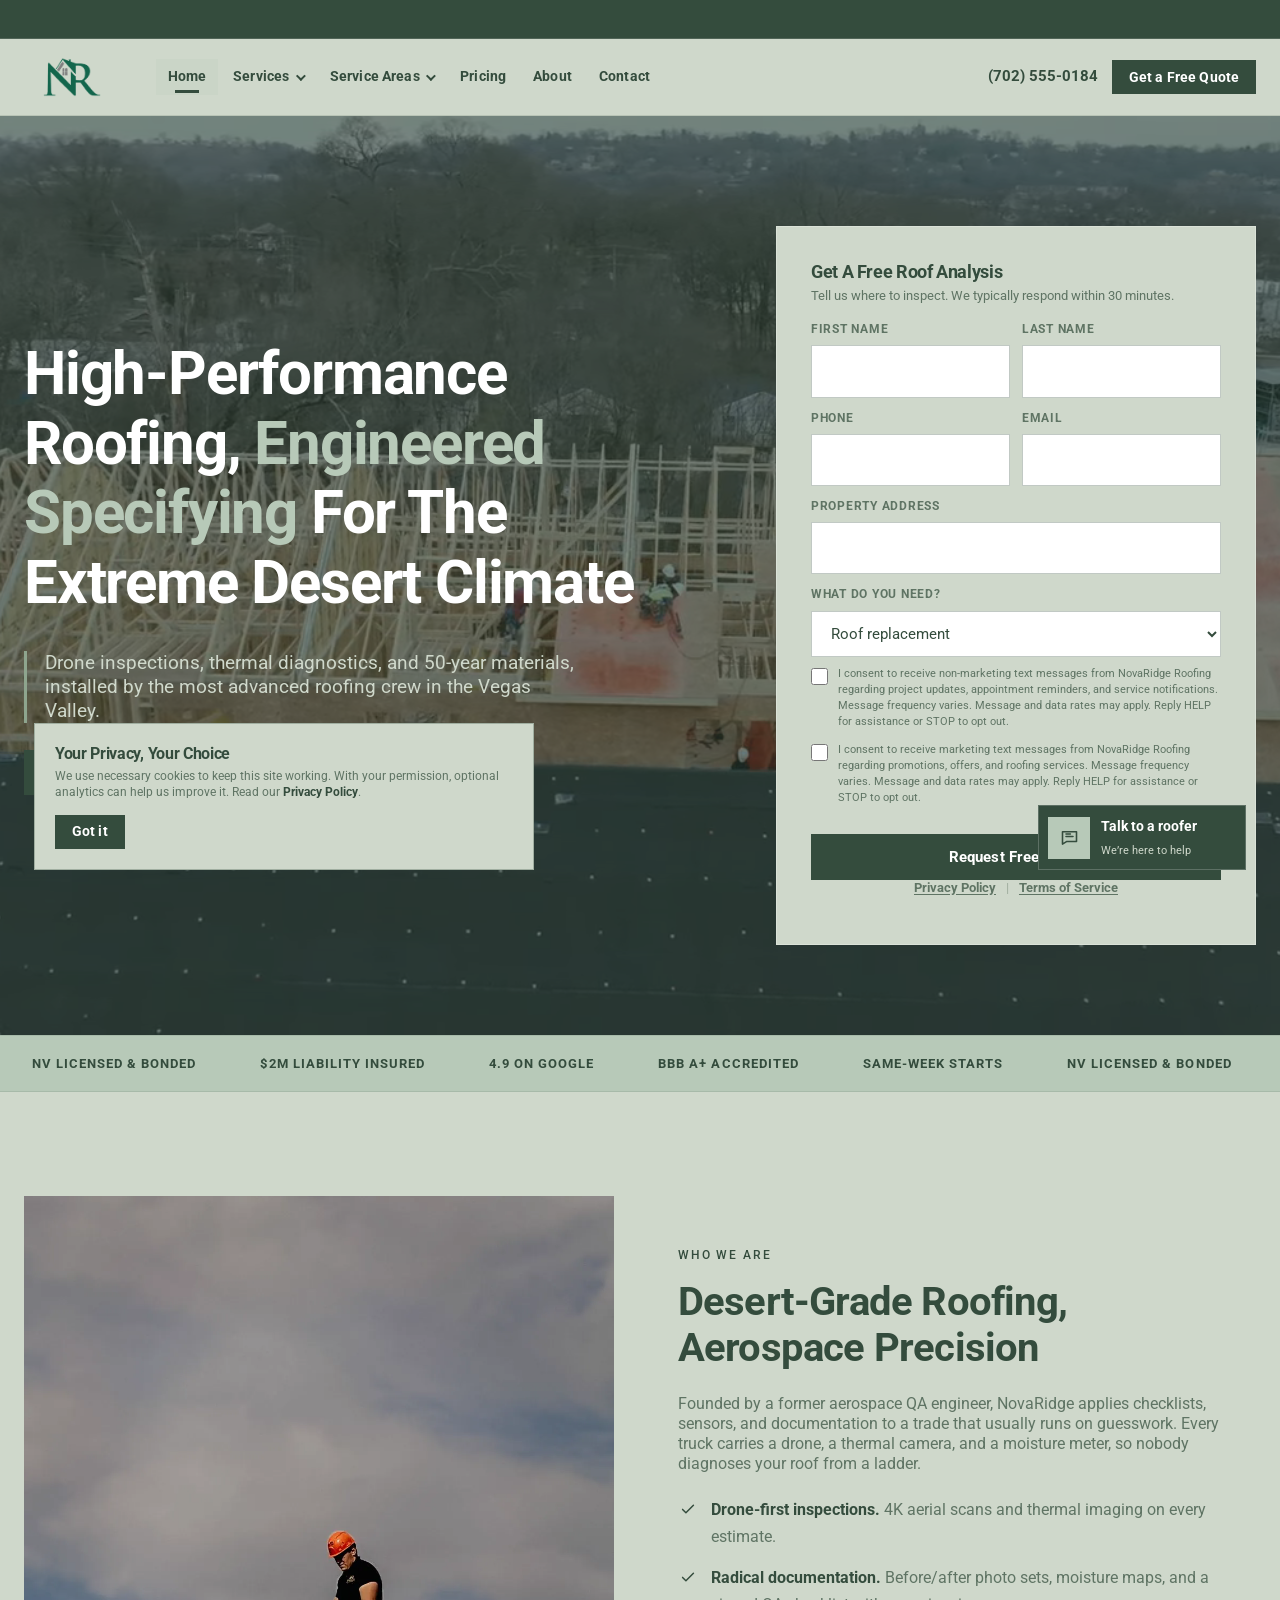
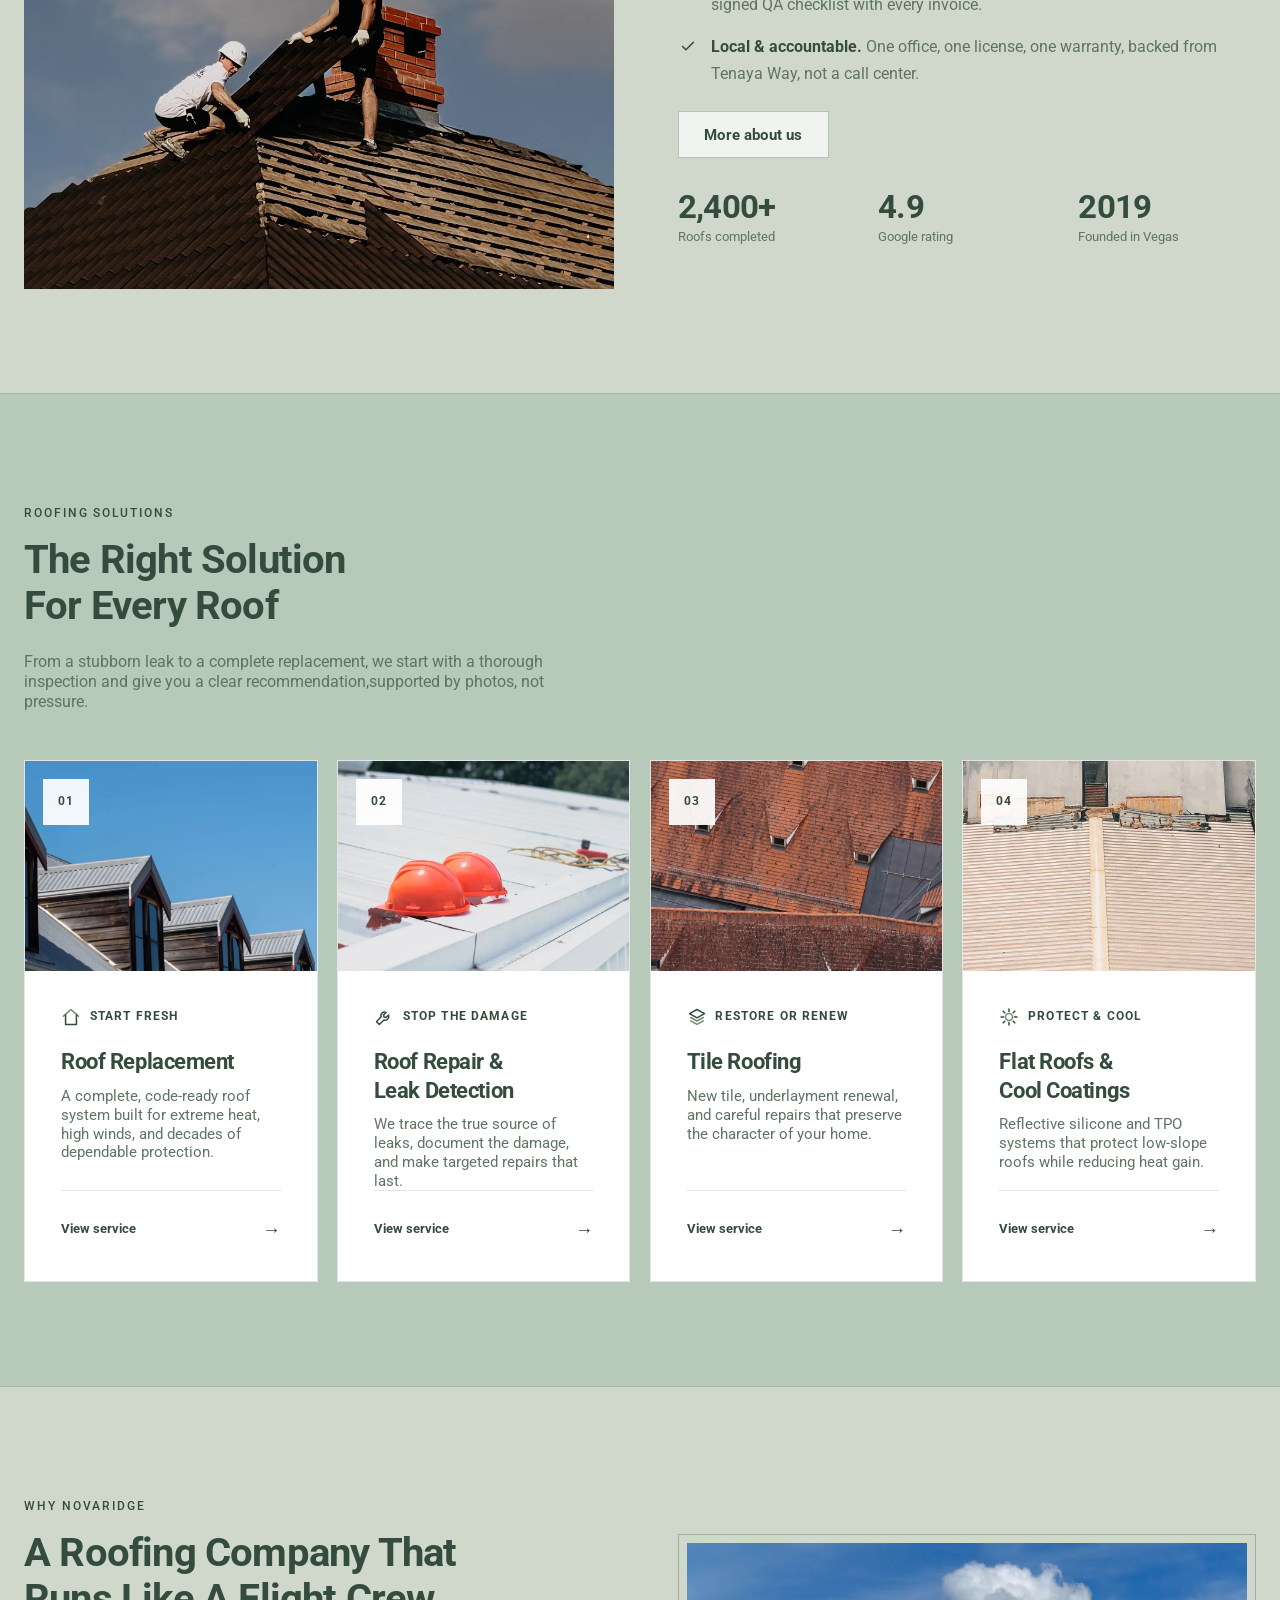
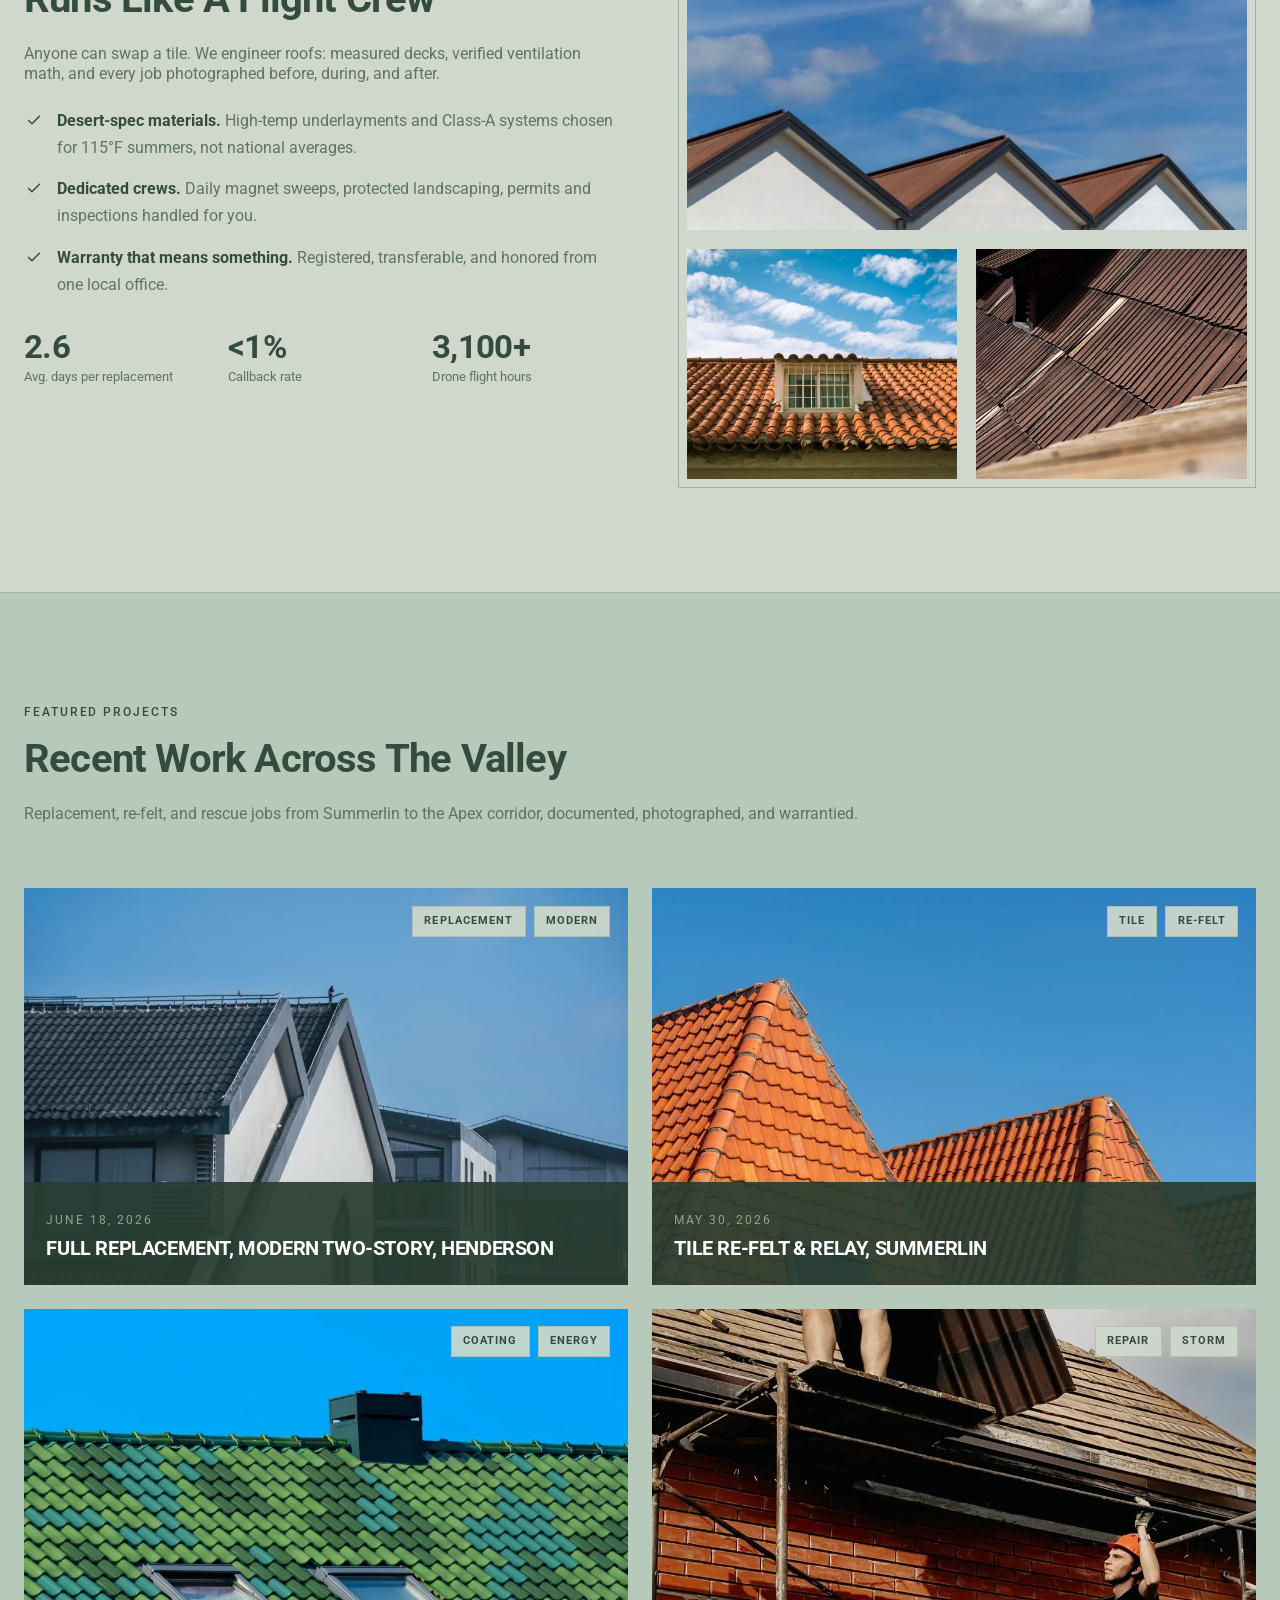
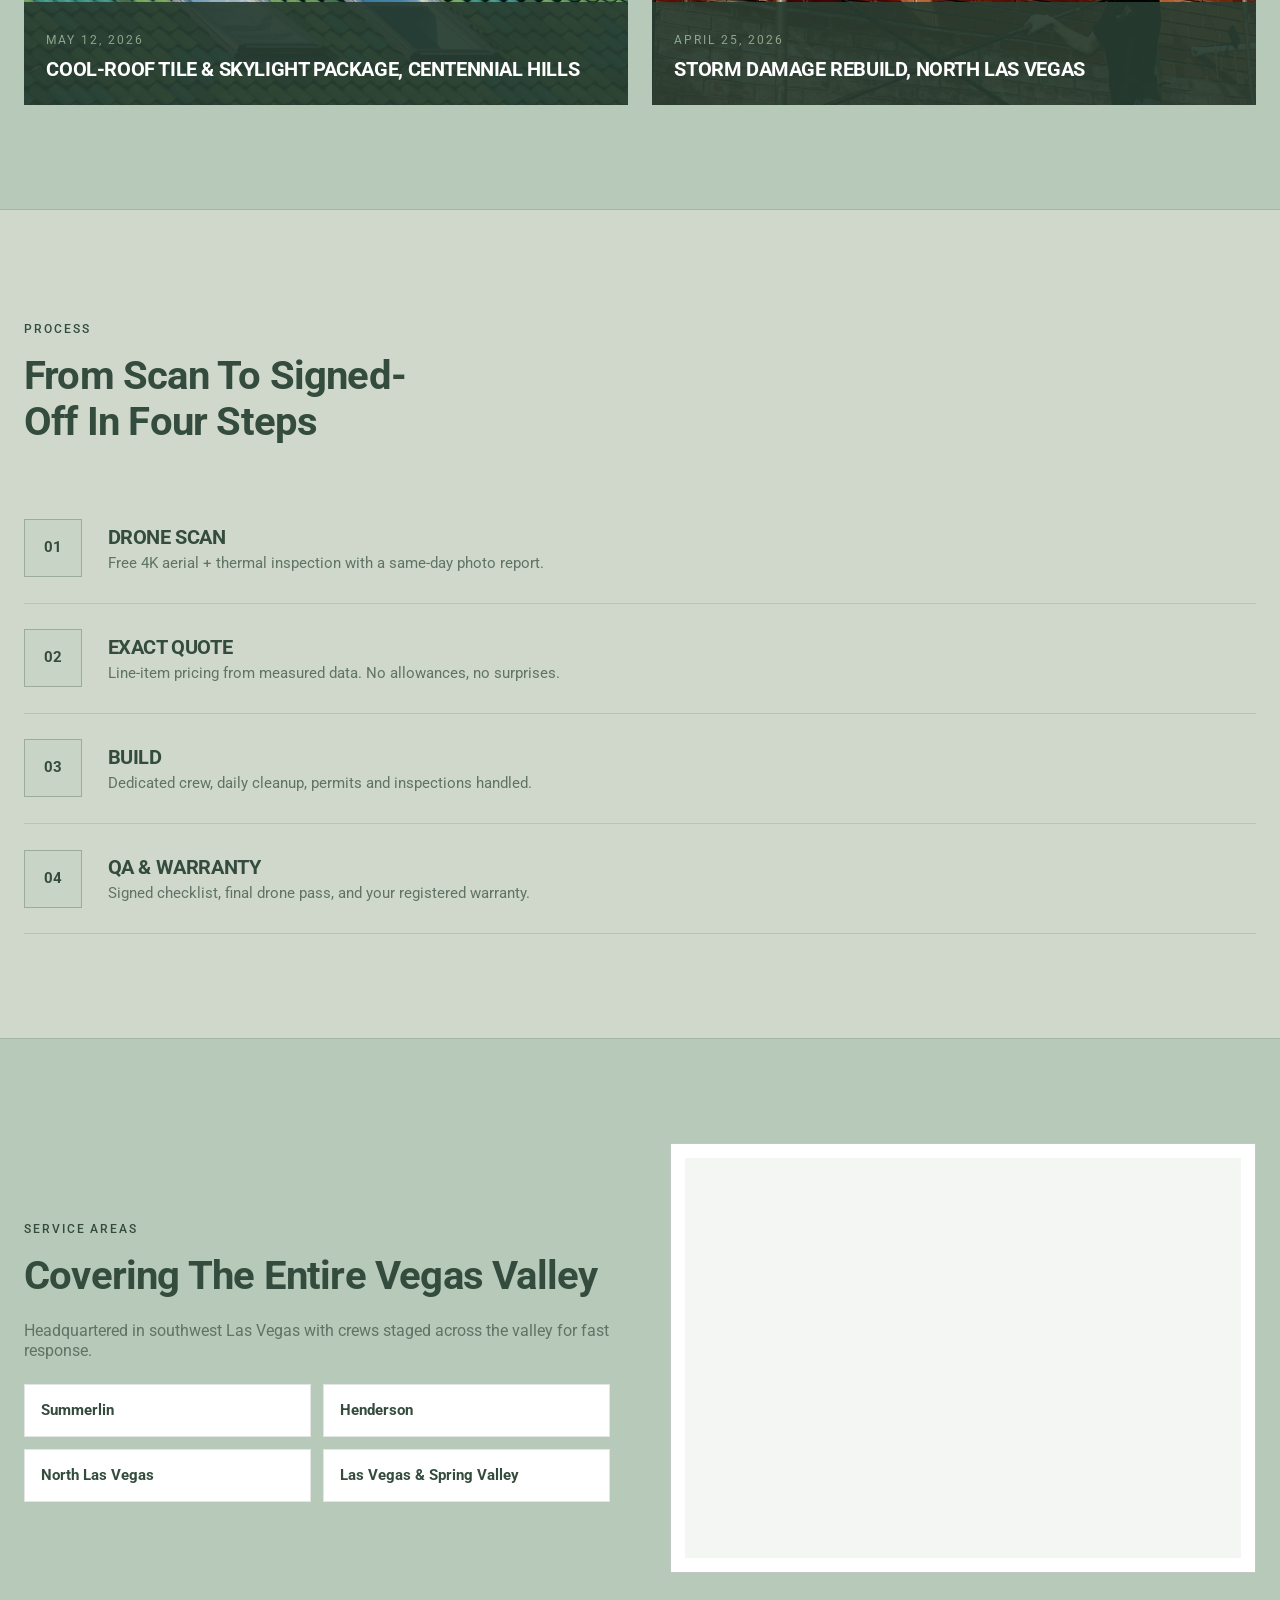
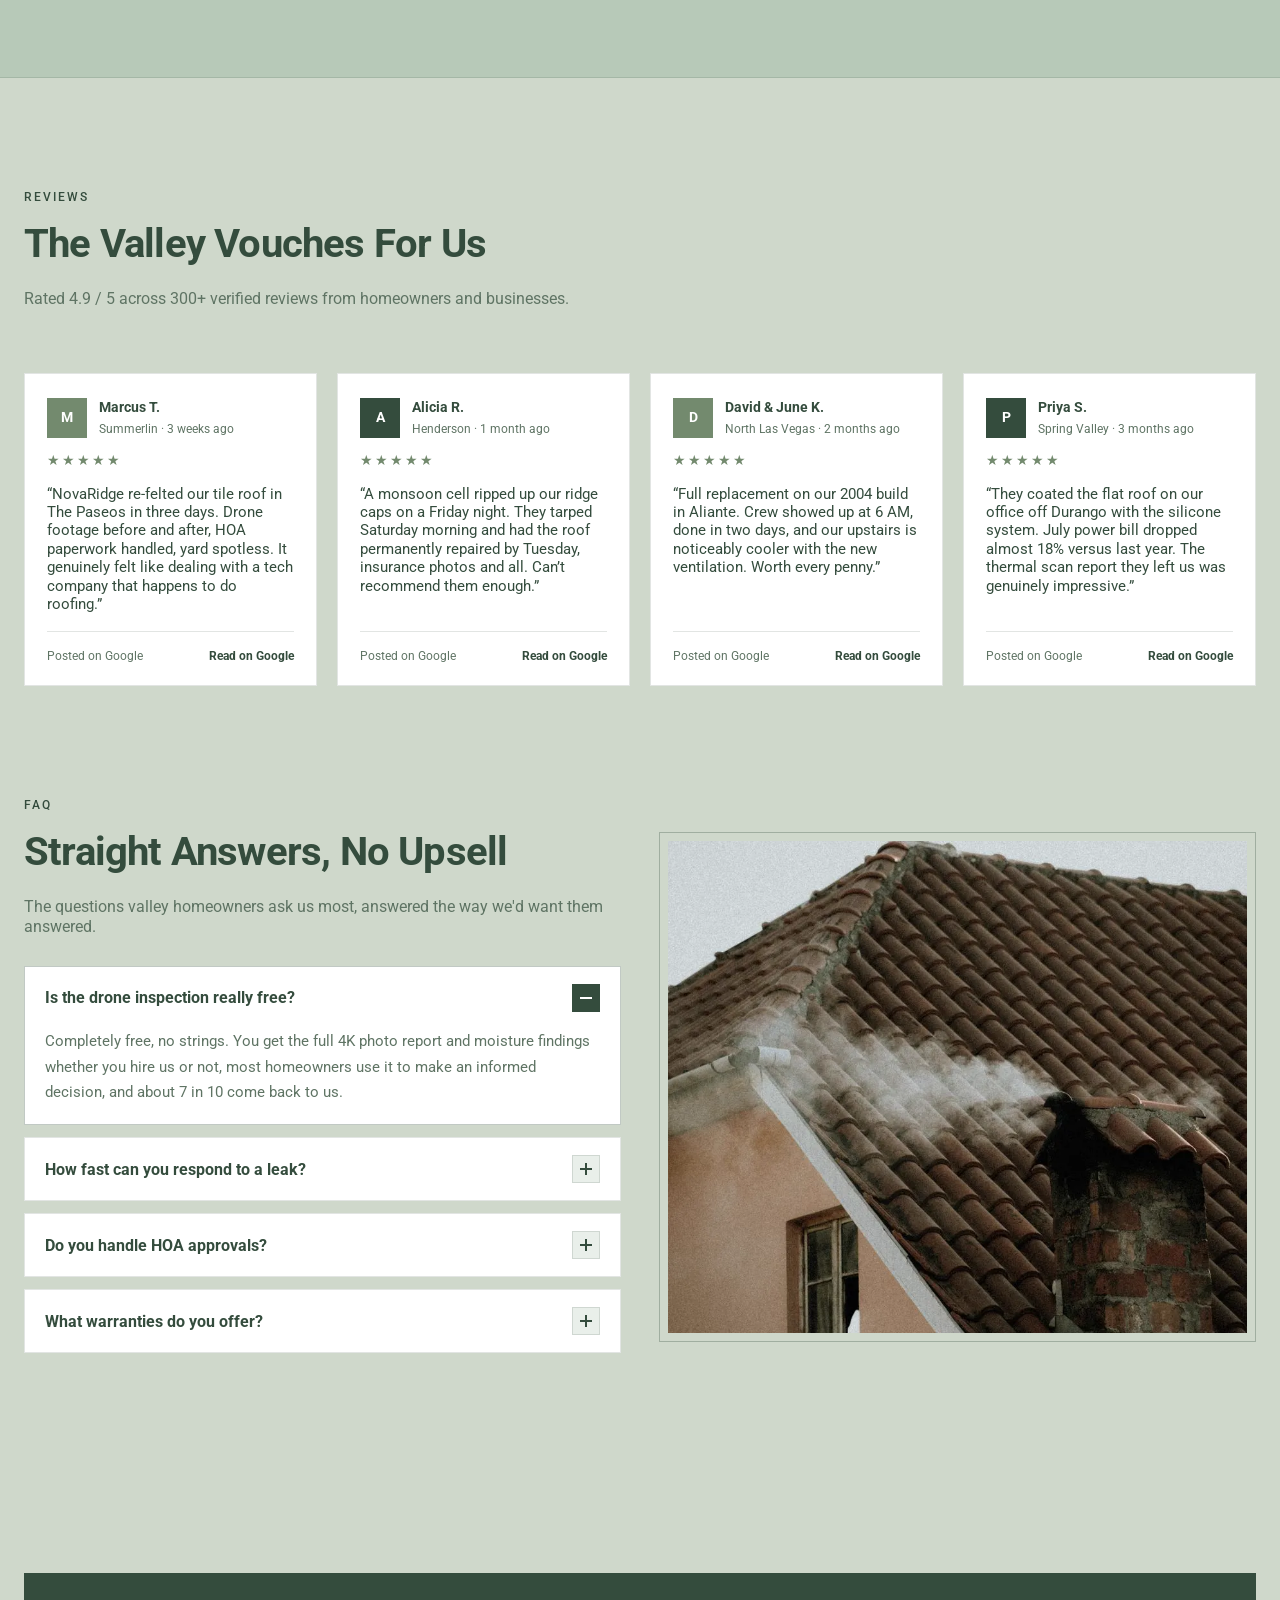
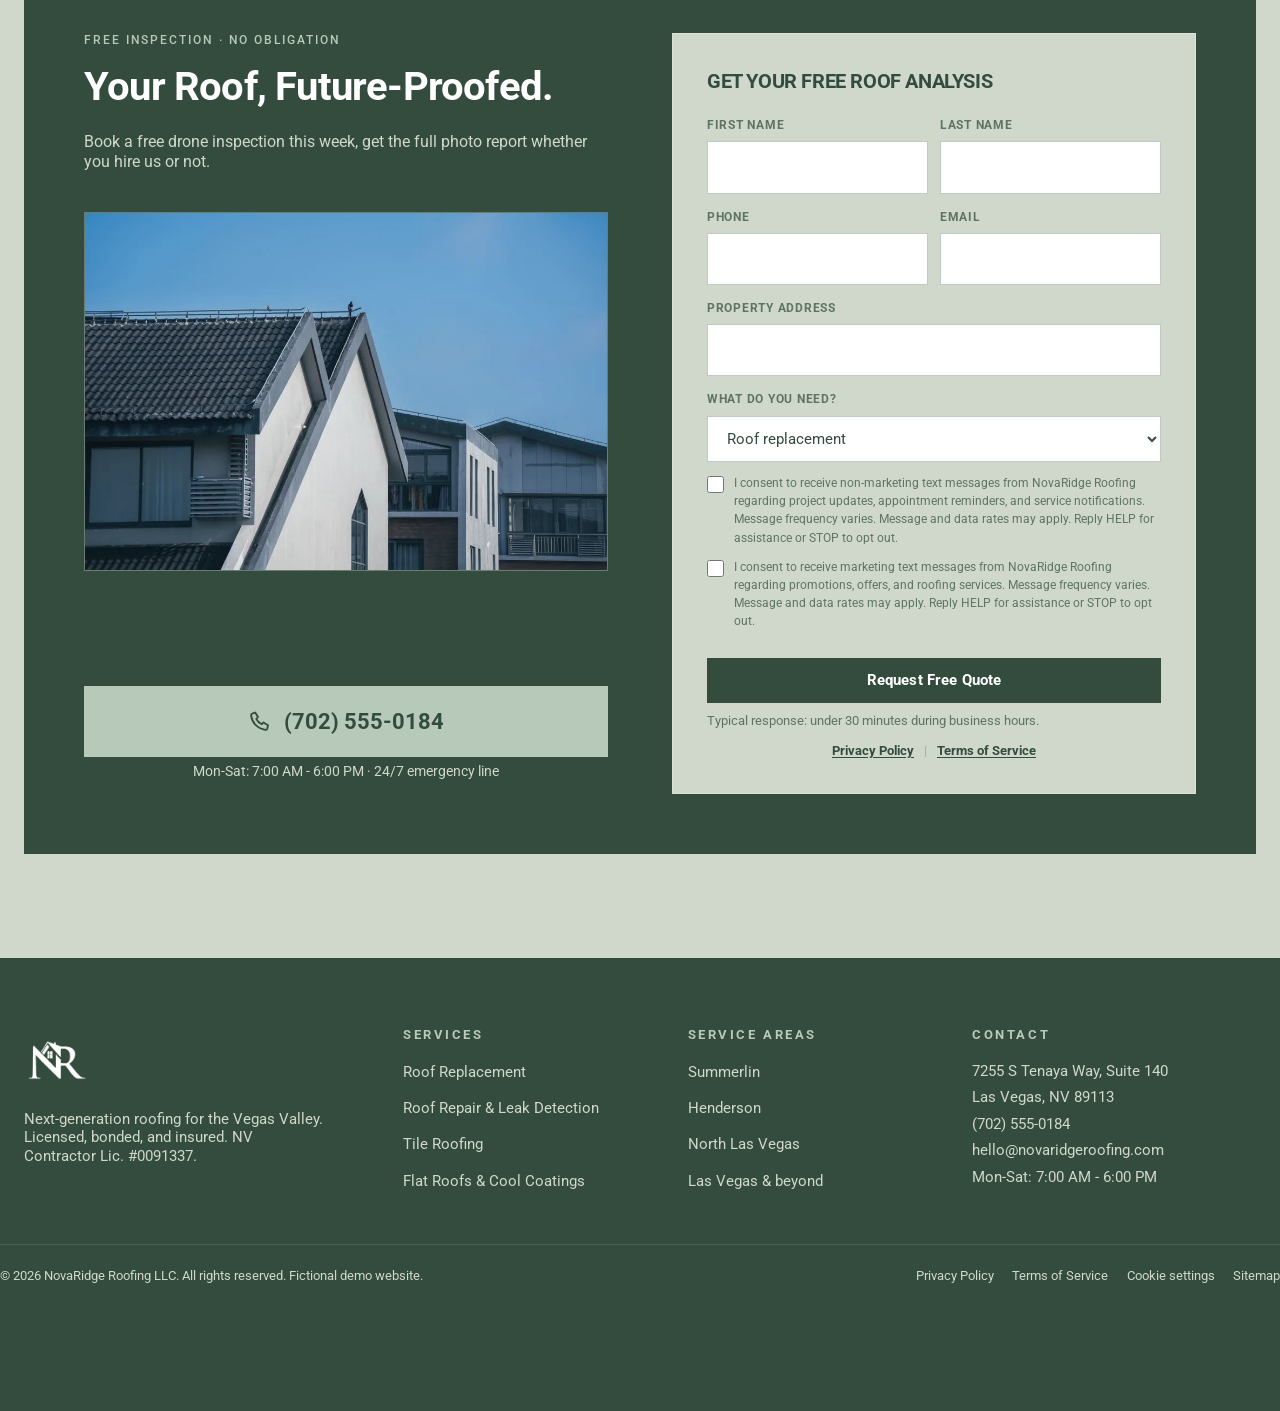
==== commit e2df3de9: "update-site" ====
--- a/index.html
+++ b/index.html
@@ -128,8 +128,9 @@
 .hero-media::after{content:"";position:absolute;inset:0;background:rgba(41,61,49,.62)}
 .hero-inner{max-width:760px;color:#fff}
 .hero-layout,.sub-hero-layout{display:grid;grid-template-columns:minmax(0,1.15fr) minmax(340px,.85fr);gap:clamp(32px,6vw,80px);align-items:center}
-.sub-hero-layout{align-items:start}
+.sub-hero-layout{grid-template-columns:minmax(0,1fr) minmax(460px,1fr);align-items:start}
 .hero-form{padding:clamp(20px,2.5vw,28px);max-width:480px;justify-self:end;width:100%}
+.sub-hero-layout .hero-form{max-width:560px}
 .hero-form h2{font-size:1.15rem;margin-bottom:.3em;color:var(--ink)}
 .hero-form>p{font-size:.82rem;color:var(--muted);margin:0 0 14px}
 .hero-form .f-field{margin-bottom:9px}
@@ -256,8 +257,11 @@
 .area-chip:hover{border-color:var(--green);text-decoration:none;transform:translateY(-3px);color:var(--green)}
 
 /* reviews */
-.review-grid{display:grid;grid-template-columns:repeat(4,minmax(0,1fr));gap:20px}
+.review-marquee{overflow:hidden}
+.review-marquee.rv:not(.in){transform:none}
+.review-grid{display:flex;width:max-content;gap:20px}
 .review-card{background:var(--card);border:1px solid var(--line);padding:24px 22px 18px;display:flex;flex-direction:column;gap:16px}
+.review-grid .review-card{width:calc((min(100vw - 48px,1432px) - 60px)/4);flex:none}
 .review-card p{color:var(--ink);font-size:.92rem;line-height:1.55;margin:0;flex:1}
 .reviewer{display:flex;align-items:center;gap:12px;order:-2}
 .avatar{width:40px;height:40px;display:grid;place-items:center;flex:none;font-weight:700;background:var(--green-2);color:#fff;font-size:.9rem}
@@ -267,14 +271,10 @@
 .review-card>.stars{order:-1;color:var(--yellow-2);font-size:.9rem;line-height:1;letter-spacing:2px}
 .review-foot{display:flex;align-items:center;justify-content:space-between;gap:16px;border-top:1px solid var(--line);padding-top:14px;margin-top:2px;font-size:.76rem;color:var(--muted)}
 .review-foot a{font-weight:600;color:var(--green);white-space:nowrap}
-.review-grid.rv:not(.in){transform:none}
-.review-grid.rv .review-card{opacity:0;transform:translateX(32px)}
-.review-grid.rv.in .review-card{animation:review-fade .65s var(--ease) forwards}
-.review-grid.rv.in .review-card:nth-child(2){animation-delay:.1s}
-.review-grid.rv.in .review-card:nth-child(3){animation-delay:.2s}
-.review-grid.rv.in .review-card:nth-child(4){animation-delay:.3s}
-@keyframes review-fade{to{opacity:1;transform:none}}
-@media(prefers-reduced-motion:reduce){.review-grid.rv .review-card{opacity:1;transform:none}.review-grid.rv.in .review-card{animation:none}}
+.review-marquee.in .review-grid{animation:reviews-scroll 38s linear infinite}
+.review-marquee:hover .review-grid{animation-play-state:paused}
+@keyframes reviews-scroll{to{transform:translateX(calc(-50% - 10px))}}
+@media(prefers-reduced-motion:reduce){.review-marquee.in .review-grid{animation:none}}
 
 /* faq */
 .faq-grid{display:grid;grid-template-columns:minmax(0,1fr) minmax(0,1fr);gap:clamp(1.5rem,3vw,2.75rem);align-items:start}
@@ -310,10 +310,16 @@
 /* cta band + form */
 .cta-band{padding:clamp(56px,9vw,104px) 0}
 .cta-card{position:relative;overflow:hidden;padding:clamp(28px,5vw,60px);color:#fff;background:#344C3D}
-.cta-card .inner{position:relative;display:grid;grid-template-columns:1fr 1fr;gap:clamp(30px,5vw,70px);align-items:center}
+.cta-card .inner{position:relative;display:grid;grid-template-columns:1fr 1fr;gap:clamp(30px,5vw,70px);align-items:start}
+.cta-card .inner>div:first-child{display:flex;flex-direction:column;align-self:stretch}
+.cta-card .inner>div:first-child .big-phone{margin-top:auto}
+.cta-visual{height:clamp(240px,28vw,410px);margin:24px 0;overflow:hidden;border:1px solid rgba(207,216,203,.35)}
+.cta-visual picture,.cta-visual img{width:100%;height:100%}
+.cta-visual img{object-fit:cover}
 .cta-card .muted{color:#CFD8CB}
-.big-phone{display:inline-flex;align-items:center;gap:12px;margin-top:1.2em;padding:.75em 1.4em;background:#B7C9B8;color:#344C3D;font-size:clamp(1.15rem,2.4vw,1.4rem);font-weight:700;outline:2px solid transparent;outline-offset:2px;transition:outline-color .2s var(--ease),background-color .2s}
+.big-phone{display:inline-flex;align-items:center;justify-content:center;gap:12px;margin-top:1.2em;padding:.75em 1.4em;background:#B7C9B8;color:#344C3D;font-size:clamp(1.15rem,2.4vw,1.4rem);font-weight:700;outline:2px solid transparent;outline-offset:2px;transition:outline-color .2s var(--ease),background-color .2s}
 .big-phone:hover{background:#8EA58E;color:#293D31;outline-color:#738A6E;text-decoration:none}
+.cta-card .big-phone+p{text-align:center}
 .lead-form{background:var(--bg);border:1px solid rgba(255,255,255,.25);padding:clamp(22px,3vw,34px);color:var(--ink)}
 .lead-form h3{margin-bottom:1em;text-transform:uppercase}
 .f-row{display:grid;grid-template-columns:1fr 1fr;gap:12px}
@@ -414,13 +420,14 @@
   .nav-bar{gap:12px}
 }
 @media(max-width:1020px){
-  .review-grid{grid-template-columns:repeat(2,minmax(0,1fr))}
+  .review-grid .review-card{width:calc((100vw - 68px)/2)}
   .grid-4{grid-template-columns:1fr 1fr}
   .service-card-grid{grid-template-columns:repeat(2,minmax(0,1fr))}
   .service-card{grid-template-columns:1fr;min-height:0}.service-card-media{height:220px}
   .foot-grid{grid-template-columns:1fr 1fr}
 }
 @media(max-width:860px){
+  .cta-card .inner>div:first-child .big-phone{margin-top:1.2em}
   .why-media{margin-top:0}
   .faq-media{max-width:100%;justify-self:stretch;margin-top:0}
   .nav-toggle{display:block}
@@ -440,7 +447,7 @@
   .hero{min-height:78svh;padding:90px 0 70px}
 }
 @media(max-width:560px){
-  .review-grid{grid-template-columns:1fr}
+  .review-grid .review-card{width:calc(100vw - 28px)}
   .announcement .wrap{min-height:54px;font-size:.73rem}
   .announcement-rotator{height:54px}
   .announcement-item{gap:5px;flex-direction:column;padding:6px 0}
@@ -525,11 +532,9 @@
   <div class="f-field"><label for="home-hero-form-addr">Property address</label><input id="home-hero-form-addr" name="address" autocomplete="street-address"></div>
   <div class="f-field"><label for="home-hero-form-svc">What do you need?</label><select id="home-hero-form-svc" name="service"><option>Roof replacement</option><option>Roof repair / leak</option><option>Tile re-felt</option><option>Flat roof / coating</option><option>Not sure, inspect it</option></select></div>
   
-  <fieldset class="sms-consents">
-    <legend>Optional SMS consent</legend>
+  <fieldset class="sms-consents" aria-label="SMS consent choices">
     <label class="sms-consent"><input type="checkbox" name="sms_transactional_consent" value="yes"><span>I consent to receive non-marketing text messages from NovaRidge Roofing regarding project updates, appointment reminders, and service notifications. Message frequency varies. Message and data rates may apply. Reply HELP for assistance or STOP to opt out.</span></label>
     <label class="sms-consent"><input type="checkbox" name="sms_marketing_consent" value="yes"><span>I consent to receive marketing text messages from NovaRidge Roofing regarding promotions, offers, and roofing services. Message frequency varies. Message and data rates may apply. Reply HELP for assistance or STOP to opt out.</span></label>
-    <p class="consent-note">Consent is optional and is not a condition of purchase.</p>
   </fieldset>
   <button class="btn btn-primary" type="submit">Request Free Quote</button>
   <p class="form-legal"><a href="privacy/">Privacy Policy</a><span aria-hidden="true">|</span><a href="terms/">Terms of Service</a></p>
@@ -743,7 +748,8 @@
         <p class="muted">Rated 4.9 / 5 across 300+ verified reviews from homeowners and businesses.</p>
       </div>
     </div>
-    <div class="review-grid rv">
+    <div class="review-marquee rv">
+      <div class="review-grid">
       
       <article class="review-card">
         <div class="reviewer"><div class="avatar" aria-hidden="true">M</div><div><b>Marcus T.</b><span>Summerlin &middot; 3 weeks ago</span></div></div>
@@ -769,6 +775,79 @@
         <p>&ldquo;They coated the flat roof on our office off Durango with the silicone system. July power bill dropped almost 18% versus last year. The thermal scan report they left us was genuinely impressive.&rdquo;</p>
         <footer class="review-foot"><span>Posted on Google</span><a href="https://www.google.com/search?q=NovaRidge+Roofing+Las+Vegas+reviews" target="_blank" rel="noopener">Read on Google</a></footer>
       </article>
+      <article class="review-card">
+        <div class="reviewer"><div class="avatar" aria-hidden="true">E</div><div><b>Elena M.</b><span>Centennial Hills &middot; 4 months ago</span></div></div>
+        <div class="stars" aria-label="5 out of 5 stars">&#9733;&#9733;&#9733;&#9733;&#9733;</div>
+        <p>&ldquo;The inspection found a slow leak around a vent that two other companies missed. NovaRidge showed us the thermal images, explained the repair clearly, and finished it the next morning.&rdquo;</p>
+        <footer class="review-foot"><span>Posted on Google</span><a href="https://www.google.com/search?q=NovaRidge+Roofing+Las+Vegas+reviews" target="_blank" rel="noopener">Read on Google</a></footer>
+      </article>
+      <article class="review-card">
+        <div class="reviewer"><div class="avatar" aria-hidden="true">R</div><div><b>Robert G.</b><span>Las Vegas &middot; 5 months ago</span></div></div>
+        <div class="stars" aria-label="5 out of 5 stars">&#9733;&#9733;&#9733;&#9733;&#9733;</div>
+        <p>&ldquo;From the first estimate through the final cleanup, communication was excellent. We received progress photos every day and the crew treated our property with real care.&rdquo;</p>
+        <footer class="review-foot"><span>Posted on Google</span><a href="https://www.google.com/search?q=NovaRidge+Roofing+Las+Vegas+reviews" target="_blank" rel="noopener">Read on Google</a></footer>
+      </article>
+      <article class="review-card">
+        <div class="reviewer"><div class="avatar" aria-hidden="true">M</div><div><b>Monica L.</b><span>Enterprise &middot; 6 months ago</span></div></div>
+        <div class="stars" aria-label="5 out of 5 stars">&#9733;&#9733;&#9733;&#9733;&#9733;</div>
+        <p>&ldquo;Our tile re-felt was organized, fast, and surprisingly quiet. The team coordinated the permit and HOA approval, then delivered exactly on the schedule they promised.&rdquo;</p>
+        <footer class="review-foot"><span>Posted on Google</span><a href="https://www.google.com/search?q=NovaRidge+Roofing+Las+Vegas+reviews" target="_blank" rel="noopener">Read on Google</a></footer>
+      </article>
+      <article class="review-card">
+        <div class="reviewer"><div class="avatar" aria-hidden="true">J</div><div><b>James P.</b><span>Paradise &middot; 7 months ago</span></div></div>
+        <div class="stars" aria-label="5 out of 5 stars">&#9733;&#9733;&#9733;&#9733;&#9733;</div>
+        <p>&ldquo;They repaired our commercial flat roof without disrupting the business below. The detailed moisture report and warranty documentation made the whole process easy to approve.&rdquo;</p>
+        <footer class="review-foot"><span>Posted on Google</span><a href="https://www.google.com/search?q=NovaRidge+Roofing+Las+Vegas+reviews" target="_blank" rel="noopener">Read on Google</a></footer>
+      </article>
+      <article class="review-card" aria-hidden="true">
+        <div class="reviewer"><div class="avatar" aria-hidden="true">M</div><div><b>Marcus T.</b><span>Summerlin &middot; 3 weeks ago</span></div></div>
+        <div class="stars" aria-label="5 out of 5 stars">&#9733;&#9733;&#9733;&#9733;&#9733;</div>
+        <p>&ldquo;NovaRidge re-felted our tile roof in The Paseos in three days. Drone footage before and after, HOA paperwork handled, yard spotless. It genuinely felt like dealing with a tech company that happens to do roofing.&rdquo;</p>
+        <footer class="review-foot"><span>Posted on Google</span><a href="https://www.google.com/search?q=NovaRidge+Roofing+Las+Vegas+reviews" target="_blank" rel="noopener">Read on Google</a></footer>
+      </article>
+      <article class="review-card" aria-hidden="true">
+        <div class="reviewer"><div class="avatar" aria-hidden="true">A</div><div><b>Alicia R.</b><span>Henderson &middot; 1 month ago</span></div></div>
+        <div class="stars" aria-label="5 out of 5 stars">&#9733;&#9733;&#9733;&#9733;&#9733;</div>
+        <p>&ldquo;A monsoon cell ripped up our ridge caps on a Friday night. They tarped Saturday morning and had the roof permanently repaired by Tuesday, insurance photos and all. Can’t recommend them enough.&rdquo;</p>
+        <footer class="review-foot"><span>Posted on Google</span><a href="https://www.google.com/search?q=NovaRidge+Roofing+Las+Vegas+reviews" target="_blank" rel="noopener">Read on Google</a></footer>
+      </article>
+      <article class="review-card" aria-hidden="true">
+        <div class="reviewer"><div class="avatar" aria-hidden="true">D</div><div><b>David & June K.</b><span>North Las Vegas &middot; 2 months ago</span></div></div>
+        <div class="stars" aria-label="5 out of 5 stars">&#9733;&#9733;&#9733;&#9733;&#9733;</div>
+        <p>&ldquo;Full replacement on our 2004 build in Aliante. Crew showed up at 6 AM, done in two days, and our upstairs is noticeably cooler with the new ventilation. Worth every penny.&rdquo;</p>
+        <footer class="review-foot"><span>Posted on Google</span><a href="https://www.google.com/search?q=NovaRidge+Roofing+Las+Vegas+reviews" target="_blank" rel="noopener">Read on Google</a></footer>
+      </article>
+      <article class="review-card" aria-hidden="true">
+        <div class="reviewer"><div class="avatar" aria-hidden="true">P</div><div><b>Priya S.</b><span>Spring Valley &middot; 3 months ago</span></div></div>
+        <div class="stars" aria-label="5 out of 5 stars">&#9733;&#9733;&#9733;&#9733;&#9733;</div>
+        <p>&ldquo;They coated the flat roof on our office off Durango with the silicone system. July power bill dropped almost 18% versus last year. The thermal scan report they left us was genuinely impressive.&rdquo;</p>
+        <footer class="review-foot"><span>Posted on Google</span><a href="https://www.google.com/search?q=NovaRidge+Roofing+Las+Vegas+reviews" target="_blank" rel="noopener">Read on Google</a></footer>
+      </article>
+      <article class="review-card" aria-hidden="true">
+        <div class="reviewer"><div class="avatar" aria-hidden="true">E</div><div><b>Elena M.</b><span>Centennial Hills &middot; 4 months ago</span></div></div>
+        <div class="stars" aria-label="5 out of 5 stars">&#9733;&#9733;&#9733;&#9733;&#9733;</div>
+        <p>&ldquo;The inspection found a slow leak around a vent that two other companies missed. NovaRidge showed us the thermal images, explained the repair clearly, and finished it the next morning.&rdquo;</p>
+        <footer class="review-foot"><span>Posted on Google</span><a href="https://www.google.com/search?q=NovaRidge+Roofing+Las+Vegas+reviews" target="_blank" rel="noopener">Read on Google</a></footer>
+      </article>
+      <article class="review-card" aria-hidden="true">
+        <div class="reviewer"><div class="avatar" aria-hidden="true">R</div><div><b>Robert G.</b><span>Las Vegas &middot; 5 months ago</span></div></div>
+        <div class="stars" aria-label="5 out of 5 stars">&#9733;&#9733;&#9733;&#9733;&#9733;</div>
+        <p>&ldquo;From the first estimate through the final cleanup, communication was excellent. We received progress photos every day and the crew treated our property with real care.&rdquo;</p>
+        <footer class="review-foot"><span>Posted on Google</span><a href="https://www.google.com/search?q=NovaRidge+Roofing+Las+Vegas+reviews" target="_blank" rel="noopener">Read on Google</a></footer>
+      </article>
+      <article class="review-card" aria-hidden="true">
+        <div class="reviewer"><div class="avatar" aria-hidden="true">M</div><div><b>Monica L.</b><span>Enterprise &middot; 6 months ago</span></div></div>
+        <div class="stars" aria-label="5 out of 5 stars">&#9733;&#9733;&#9733;&#9733;&#9733;</div>
+        <p>&ldquo;Our tile re-felt was organized, fast, and surprisingly quiet. The team coordinated the permit and HOA approval, then delivered exactly on the schedule they promised.&rdquo;</p>
+        <footer class="review-foot"><span>Posted on Google</span><a href="https://www.google.com/search?q=NovaRidge+Roofing+Las+Vegas+reviews" target="_blank" rel="noopener">Read on Google</a></footer>
+      </article>
+      <article class="review-card" aria-hidden="true">
+        <div class="reviewer"><div class="avatar" aria-hidden="true">J</div><div><b>James P.</b><span>Paradise &middot; 7 months ago</span></div></div>
+        <div class="stars" aria-label="5 out of 5 stars">&#9733;&#9733;&#9733;&#9733;&#9733;</div>
+        <p>&ldquo;They repaired our commercial flat roof without disrupting the business below. The detailed moisture report and warranty documentation made the whole process easy to approve.&rdquo;</p>
+        <footer class="review-foot"><span>Posted on Google</span><a href="https://www.google.com/search?q=NovaRidge+Roofing+Las+Vegas+reviews" target="_blank" rel="noopener">Read on Google</a></footer>
+      </article>
+      </div>
     </div>
   </div>
 </section>
@@ -796,6 +875,7 @@
           <p class="kicker">Free Inspection &middot; No Obligation</p>
           <h2>Your roof, future-proofed.</h2>
           <p class="muted">Book a free drone inspection this week, get the full photo report whether you hire us or not.</p>
+          <div class="cta-visual"><picture><source srcset="assets/img/proj-replace.webp" type="image/webp"><img src="assets/img/proj-replace.jpg" alt="Professional roofing project completed by NovaRidge Roofing" width="1200" height="800" loading="lazy" decoding="async"></picture></div>
           <a class="big-phone" href="tel:+17025550184"><svg width="24" height="24" viewBox="0 0 24 24" fill="none" aria-hidden="true"><path d="M7.2 3.5 10 8 8.3 9.8c1.1 2.4 3 4.3 5.4 5.4l1.8-1.7 4.5 2.8-.7 3.3c-.2.8-1 1.3-1.8 1.2C9.8 19.8 4.2 14.2 3.1 6.5 3 5.7 3.5 4.9 4.3 4.7l2.9-1.2Z" stroke="#344C3D" stroke-width="1.8" stroke-linecap="round" stroke-linejoin="round"/></svg> (702) 555-0184</a>
           <p class="muted" style="font-size:.85rem;margin-top:6px">Mon-Sat: 7:00 AM - 6:00 PM &middot; 24/7 emergency line</p>
         </div>
@@ -817,11 +897,9 @@
             </select>
           </div>
           
-  <fieldset class="sms-consents">
-    <legend>Optional SMS consent</legend>
+  <fieldset class="sms-consents" aria-label="SMS consent choices">
     <label class="sms-consent"><input type="checkbox" name="sms_transactional_consent" value="yes"><span>I consent to receive non-marketing text messages from NovaRidge Roofing regarding project updates, appointment reminders, and service notifications. Message frequency varies. Message and data rates may apply. Reply HELP for assistance or STOP to opt out.</span></label>
     <label class="sms-consent"><input type="checkbox" name="sms_marketing_consent" value="yes"><span>I consent to receive marketing text messages from NovaRidge Roofing regarding promotions, offers, and roofing services. Message frequency varies. Message and data rates may apply. Reply HELP for assistance or STOP to opt out.</span></label>
-    <p class="consent-note">Consent is optional and is not a condition of purchase.</p>
   </fieldset>
           <button class="btn btn-primary" type="submit" style="width:100%">Request Free Quote</button>
           <p class="form-note">Typical response: under 30 minutes during business hours.</p>
@@ -862,12 +940,7 @@
 </footer>
 <aside class="contact-float" aria-label="Quick contact">
   <div class="contact-pop" id="contact-pop" hidden>
-    <div class="contact-pop-head">
-      <span class="contact-status" aria-hidden="true"><img src="assets/img/nrr-2.png" width="3231" height="2550" alt=""></span>
-      <div><strong>Roof help, without the runaround</strong><span>Local team &middot; replies during business hours</span></div>
-    </div>
     <div class="contact-pop-body">
-      <p>Questions, leaks, or quote requests, choose the easiest way to reach our crew.</p>
       <div class="contact-actions">
         <a href="tel:+17025550184"><span class="contact-icon" aria-hidden="true"><svg viewBox="0 0 24 24"><path d="M7.2 3.5 10 8 8.3 9.8c1.1 2.4 3 4.3 5.4 5.4l1.8-1.7 4.5 2.8-.7 3.3c-.2.8-1 1.3-1.8 1.2C9.8 19.8 4.2 14.2 3.1 6.5 3 5.7 3.5 4.9 4.3 4.7l2.9-1.2Z"/></svg></span><span><b>Call the office</b><small>(702) 555-0184</small></span></a>
         <a href="sms:+17025550184"><span class="contact-icon" aria-hidden="true"><svg viewBox="0 0 24 24"><path d="M4 5.5h16v11H9l-5 3v-14Z"/><path d="M8 10.8h8M8 8h5"/></svg></span><span><b>Send a text</b><small>Great for photos of damage</small></span></a>
